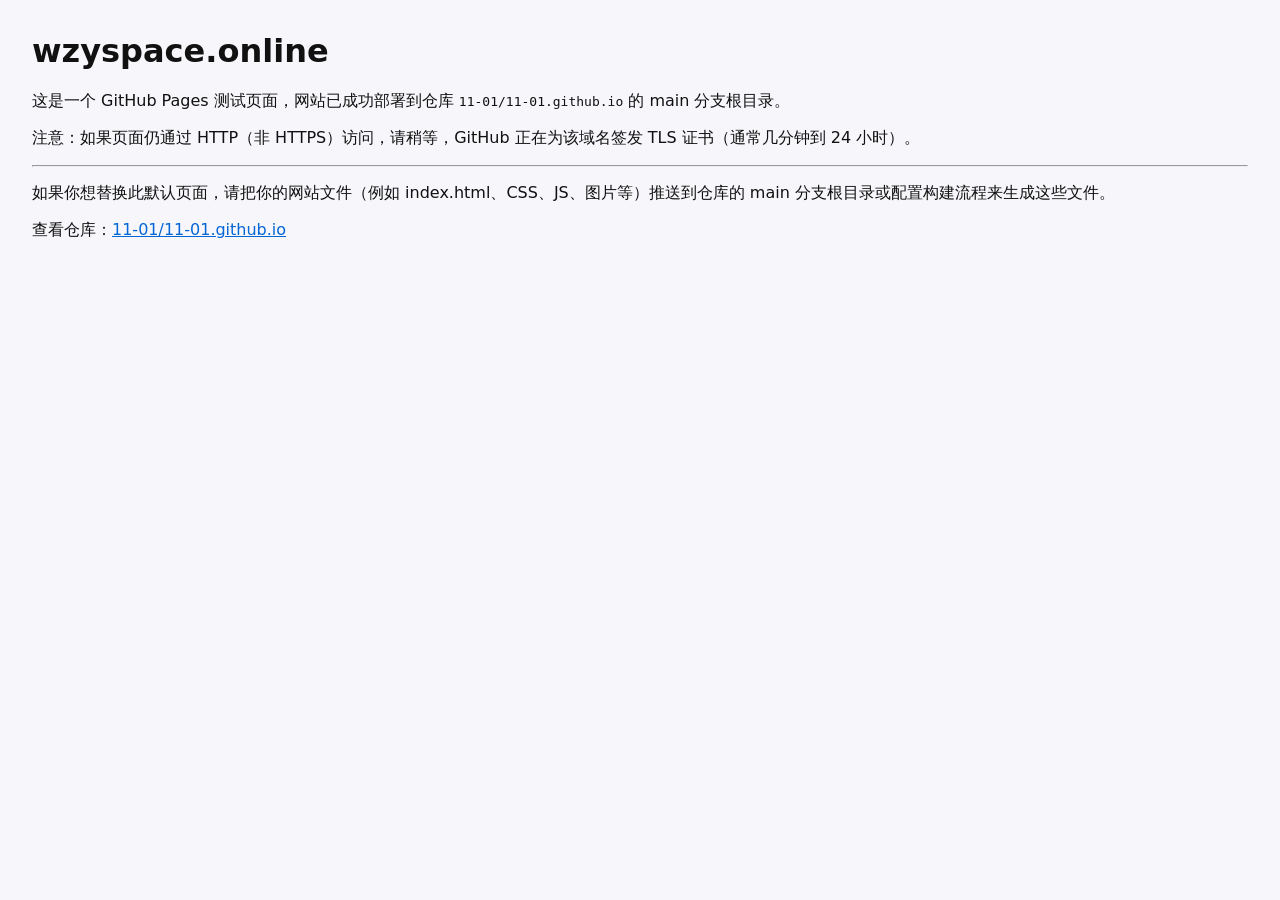
==== index.html @ b33d7129 "Add minimal index.html to serve site while TLS is provisioned" ====
<!doctype html>
<html lang="zh-CN">
  <head>
    <meta charset="utf-8">
    <meta name="viewport" content="width=device-width,initial-scale=1">
    <title>wzyspace.online</title>
    <style>body{font-family:system-ui,-apple-system,Segoe UI,Roboto,"Helvetica Neue",Arial;background:#f7f7fb;color:#111;margin:2rem}a{color:#0366d6}</style>
  </head>
  <body>
    <h1>wzyspace.online</h1>
    <p>这是一个 GitHub Pages 测试页面，网站已成功部署到仓库 <code>11-01/11-01.github.io</code> 的 main 分支根目录。</p>
    <p>注意：如果页面仍通过 HTTP（非 HTTPS）访问，请稍等，GitHub 正在为该域名签发 TLS 证书（通常几分钟到 24 小时）。</p>
    <hr>
    <p>如果你想替换此默认页面，请把你的网站文件（例如 index.html、CSS、JS、图片等）推送到仓库的 main 分支根目录或配置构建流程来生成这些文件。</p>
    <p>查看仓库：<a href="https://github.com/11-01/11-01.github.io">11-01/11-01.github.io</a></p>
  </body>
</html>
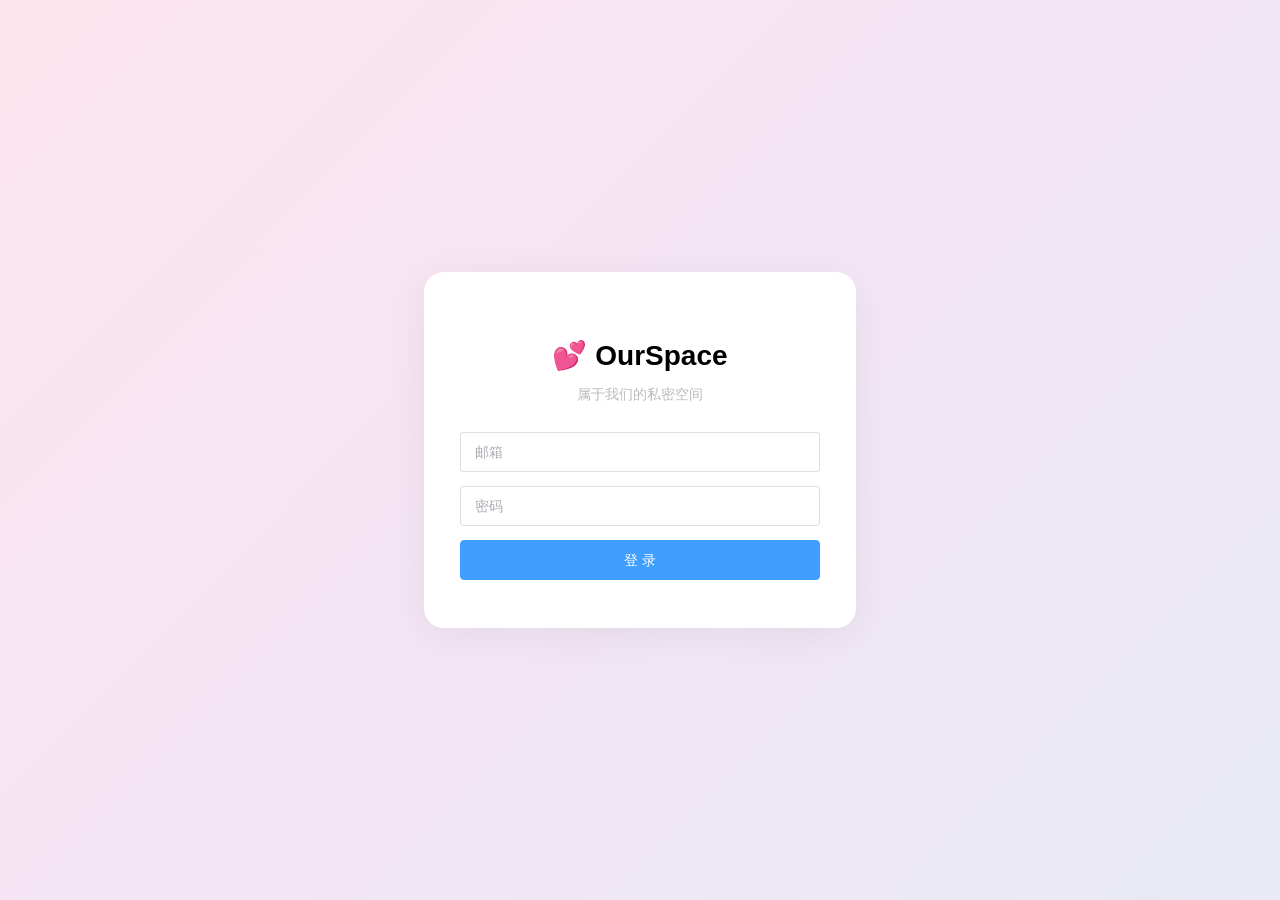
==== commit 6dde2ae7: "Deploy OurSpace build to move-ourspace-to-root" ====
--- a/index.html
+++ b/index.html
@@ -1,17 +1,13 @@
-<!doctype html>
+<!DOCTYPE html>
 <html lang="zh-CN">
-  <head>
-    <meta charset="utf-8">
-    <meta name="viewport" content="width=device-width,initial-scale=1">
-    <title>wzyspace.online</title>
-    <style>body{font-family:system-ui,-apple-system,Segoe UI,Roboto,"Helvetica Neue",Arial;background:#f7f7fb;color:#111;margin:2rem}a{color:#0366d6}</style>
-  </head>
-  <body>
-    <h1>wzyspace.online</h1>
-    <p>这是一个 GitHub Pages 测试页面，网站已成功部署到仓库 <code>11-01/11-01.github.io</code> 的 main 分支根目录。</p>
-    <p>注意：如果页面仍通过 HTTP（非 HTTPS）访问，请稍等，GitHub 正在为该域名签发 TLS 证书（通常几分钟到 24 小时）。</p>
-    <hr>
-    <p>如果你想替换此默认页面，请把你的网站文件（例如 index.html、CSS、JS、图片等）推送到仓库的 main 分支根目录或配置构建流程来生成这些文件。</p>
-    <p>查看仓库：<a href="https://github.com/11-01/11-01.github.io">11-01/11-01.github.io</a></p>
-  </body>
+<head>
+  <meta charset="UTF-8" />
+  <meta name="viewport" content="width=device-width, initial-scale=1.0" />
+  <title>OurSpace</title>
+  <script type="module" crossorigin src="/assets/index-DrbDeUl7.js"></script>
+  <link rel="stylesheet" crossorigin href="/assets/index-Bk6tfwol.css">
+</head>
+<body>
+  <div id="app"></div>
+</body>
 </html>
--- a/assets/index-Bk6tfwol.css
+++ b/assets/index-Bk6tfwol.css
@@ -0,0 +1 @@
+:root{--el-color-white:#fff;--el-color-black:#000;--el-color-primary-rgb:64, 158, 255;--el-color-success-rgb:103, 194, 58;--el-color-warning-rgb:230, 162, 60;--el-color-danger-rgb:245, 108, 108;--el-color-error-rgb:245, 108, 108;--el-color-info-rgb:144, 147, 153;--el-font-size-extra-large:20px;--el-font-size-large:18px;--el-font-size-medium:16px;--el-font-size-base:14px;--el-font-size-small:13px;--el-font-size-extra-small:12px;--el-font-family:"Helvetica Neue", Helvetica, "PingFang SC", "Hiragino Sans GB", "Microsoft YaHei", "微软雅黑", Arial, sans-serif;--el-font-weight-primary:500;--el-font-line-height-primary:24px;--el-index-normal:1;--el-index-top:1000;--el-index-popper:2000;--el-border-radius-base:4px;--el-border-radius-small:2px;--el-border-radius-round:20px;--el-border-radius-circle:100%;--el-transition-duration:.3s;--el-transition-duration-fast:.2s;--el-transition-function-ease-in-out-bezier:cubic-bezier(.645, .045, .355, 1);--el-transition-function-fast-bezier:cubic-bezier(.23, 1, .32, 1);--el-transition-all:all var(--el-transition-duration) var(--el-transition-function-ease-in-out-bezier);--el-transition-fade:opacity var(--el-transition-duration) var(--el-transition-function-fast-bezier);--el-transition-md-fade:transform var(--el-transition-duration) var(--el-transition-function-fast-bezier), opacity var(--el-transition-duration) var(--el-transition-function-fast-bezier);--el-transition-fade-linear:opacity var(--el-transition-duration-fast) linear;--el-transition-border:border-color var(--el-transition-duration-fast) var(--el-transition-function-ease-in-out-bezier);--el-transition-box-shadow:box-shadow var(--el-transition-duration-fast) var(--el-transition-function-ease-in-out-bezier);--el-transition-color:color var(--el-transition-duration-fast) var(--el-transition-function-ease-in-out-bezier);--el-component-size-large:40px;--el-component-size:32px;--el-component-size-small:24px;--lightningcss-light:initial;--lightningcss-dark: ;color-scheme:light;--el-color-primary:#409eff;--el-color-primary-light-3:#79bbff;--el-color-primary-light-5:#a0cfff;--el-color-primary-light-7:#c6e2ff;--el-color-primary-light-8:#d9ecff;--el-color-primary-light-9:#ecf5ff;--el-color-primary-dark-2:#337ecc;--el-color-success:#67c23a;--el-color-success-light-3:#95d475;--el-color-success-light-5:#b3e19d;--el-color-success-light-7:#d1edc4;--el-color-success-light-8:#e1f3d8;--el-color-success-light-9:#f0f9eb;--el-color-success-dark-2:#529b2e;--el-color-warning:#e6a23c;--el-color-warning-light-3:#eebe77;--el-color-warning-light-5:#f3d19e;--el-color-warning-light-7:#f8e3c5;--el-color-warning-light-8:#faecd8;--el-color-warning-light-9:#fdf6ec;--el-color-warning-dark-2:#b88230;--el-color-danger:#f56c6c;--el-color-danger-light-3:#f89898;--el-color-danger-light-5:#fab6b6;--el-color-danger-light-7:#fcd3d3;--el-color-danger-light-8:#fde2e2;--el-color-danger-light-9:#fef0f0;--el-color-danger-dark-2:#c45656;--el-color-error:#f56c6c;--el-color-error-light-3:#f89898;--el-color-error-light-5:#fab6b6;--el-color-error-light-7:#fcd3d3;--el-color-error-light-8:#fde2e2;--el-color-error-light-9:#fef0f0;--el-color-error-dark-2:#c45656;--el-color-info:#909399;--el-color-info-light-3:#b1b3b8;--el-color-info-light-5:#c8c9cc;--el-color-info-light-7:#dedfe0;--el-color-info-light-8:#e9e9eb;--el-color-info-light-9:#f4f4f5;--el-color-info-dark-2:#73767a;--el-bg-color:#fff;--el-bg-color-page:#f2f3f5;--el-bg-color-overlay:#fff;--el-text-color-primary:#303133;--el-text-color-regular:#606266;--el-text-color-secondary:#909399;--el-text-color-placeholder:#a8abb2;--el-text-color-disabled:#c0c4cc;--el-border-color:#dcdfe6;--el-border-color-light:#e4e7ed;--el-border-color-lighter:#ebeef5;--el-border-color-extra-light:#f2f6fc;--el-border-color-dark:#d4d7de;--el-border-color-darker:#cdd0d6;--el-fill-color:#f0f2f5;--el-fill-color-light:#f5f7fa;--el-fill-color-lighter:#fafafa;--el-fill-color-extra-light:#fafcff;--el-fill-color-dark:#ebedf0;--el-fill-color-darker:#e6e8eb;--el-fill-color-blank:#fff;--el-box-shadow:0px 12px 32px 4px #0000000a, 0px 8px 20px #00000014;--el-box-shadow-light:0px 0px 12px #0000001f;--el-box-shadow-lighter:0px 0px 6px #0000001f;--el-box-shadow-dark:0px 16px 48px 16px #00000014, 0px 12px 32px #0000001f, 0px 8px 16px -8px #00000029;--el-disabled-bg-color:var(--el-fill-color-light);--el-disabled-text-color:var(--el-text-color-placeholder);--el-disabled-border-color:var(--el-border-color-light);--el-overlay-color:#000c;--el-overlay-color-light:#000000b3;--el-overlay-color-lighter:#00000080;--el-mask-color:#ffffffe6;--el-mask-color-extra-light:#ffffff4d;--el-border-width:1px;--el-border-style:solid;--el-border-color-hover:var(--el-text-color-disabled);--el-border:var(--el-border-width) var(--el-border-style) var(--el-border-color);--el-svg-monochrome-grey:var(--el-border-color)}.fade-in-linear-enter-active,.fade-in-linear-leave-active{transition:var(--el-transition-fade-linear)}.fade-in-linear-enter-from,.fade-in-linear-leave-to{opacity:0}.el-fade-in-linear-enter-active,.el-fade-in-linear-leave-active{transition:var(--el-transition-fade-linear)}.el-fade-in-linear-enter-from,.el-fade-in-linear-leave-to{opacity:0}.el-fade-in-enter-active,.el-fade-in-leave-active{transition:all var(--el-transition-duration) cubic-bezier(.55,0,.1,1)}.el-fade-in-enter-from,.el-fade-in-leave-active{opacity:0}.el-zoom-in-center-enter-active,.el-zoom-in-center-leave-active{transition:all var(--el-transition-duration) cubic-bezier(.55,0,.1,1)}.el-zoom-in-center-enter-from,.el-zoom-in-center-leave-active{opacity:0;transform:scaleX(0)}.el-zoom-in-top-enter-active,.el-zoom-in-top-leave-active{opacity:1;transition:var(--el-transition-md-fade);transform-origin:top;transform:scaleY(1)}.el-zoom-in-top-enter-active[data-popper-placement^=top],.el-zoom-in-top-leave-active[data-popper-placement^=top]{transform-origin:bottom}.el-zoom-in-top-enter-from,.el-zoom-in-top-leave-active{opacity:0;transform:scaleY(0)}.el-zoom-in-bottom-enter-active,.el-zoom-in-bottom-leave-active{opacity:1;transition:var(--el-transition-md-fade);transform-origin:bottom;transform:scaleY(1)}.el-zoom-in-bottom-enter-from,.el-zoom-in-bottom-leave-active{opacity:0;transform:scaleY(0)}.el-zoom-in-left-enter-active,.el-zoom-in-left-leave-active{opacity:1;transition:var(--el-transition-md-fade);transform-origin:0 0;transform:scale(1)}.el-zoom-in-left-enter-from,.el-zoom-in-left-leave-active{opacity:0;transform:scale(.45)}.collapse-transition{transition:var(--el-transition-duration) height ease-in-out,var(--el-transition-duration) padding-top ease-in-out,var(--el-transition-duration) padding-bottom ease-in-out}.el-collapse-transition-leave-active,.el-collapse-transition-enter-active{transition:var(--el-transition-duration) max-height ease-in-out,var(--el-transition-duration) padding-top ease-in-out,var(--el-transition-duration) padding-bottom ease-in-out}.horizontal-collapse-transition{transition:var(--el-transition-duration) width ease-in-out,var(--el-transition-duration) padding-left ease-in-out,var(--el-transition-duration) padding-right ease-in-out}.el-list-enter-active,.el-list-leave-active{transition:all 1s}.el-list-enter-from,.el-list-leave-to{opacity:0;transform:translateY(-30px)}.el-list-leave-active{position:absolute!important}.el-opacity-transition{transition:opacity var(--el-transition-duration) cubic-bezier(.55,0,.1,1)}.el-icon--right{margin-left:5px}.el-icon--left{margin-right:5px}@keyframes rotating{0%{transform:rotate(0)}to{transform:rotate(360deg)}}.el-icon{--color:inherit;fill:currentColor;width:1em;height:1em;color:var(--color);line-height:1em;font-size:inherit;justify-content:center;align-items:center;display:inline-flex;position:relative}.el-icon.is-loading{animation:2s linear infinite rotating}.el-icon svg{width:1em;height:1em}.el-affix--fixed{position:fixed}.el-alert{--el-alert-padding:8px 16px;--el-alert-border-radius-base:var(--el-border-radius-base);--el-alert-title-font-size:14px;--el-alert-title-with-description-font-size:16px;--el-alert-description-font-size:14px;--el-alert-close-font-size:16px;--el-alert-close-customed-font-size:14px;--el-alert-icon-size:16px;--el-alert-icon-large-size:28px;width:100%;padding:var(--el-alert-padding);box-sizing:border-box;border-radius:var(--el-alert-border-radius-base);background-color:var(--el-color-white);opacity:1;transition:opacity var(--el-transition-duration-fast);align-items:center;margin:0;display:flex;position:relative;overflow:hidden}.el-alert.is-light .el-alert__close-btn{color:var(--el-text-color-placeholder)}.el-alert.is-dark .el-alert__close-btn,.el-alert.is-dark .el-alert__description{color:var(--el-color-white)}.el-alert.is-center{justify-content:center}.el-alert--primary{--el-alert-bg-color:var(--el-color-primary-light-9)}.el-alert--primary.is-light{background-color:var(--el-alert-bg-color);color:var(--el-color-primary)}.el-alert--primary.is-light .el-alert__description{color:var(--el-color-primary)}.el-alert--primary.is-dark{background-color:var(--el-color-primary);color:var(--el-color-white)}.el-alert--success{--el-alert-bg-color:var(--el-color-success-light-9)}.el-alert--success.is-light{background-color:var(--el-alert-bg-color);color:var(--el-color-success)}.el-alert--success.is-light .el-alert__description{color:var(--el-color-success)}.el-alert--success.is-dark{background-color:var(--el-color-success);color:var(--el-color-white)}.el-alert--info{--el-alert-bg-color:var(--el-color-info-light-9)}.el-alert--info.is-light{background-color:var(--el-alert-bg-color);color:var(--el-color-info)}.el-alert--info.is-light .el-alert__description{color:var(--el-color-info)}.el-alert--info.is-dark{background-color:var(--el-color-info);color:var(--el-color-white)}.el-alert--warning{--el-alert-bg-color:var(--el-color-warning-light-9)}.el-alert--warning.is-light{background-color:var(--el-alert-bg-color);color:var(--el-color-warning)}.el-alert--warning.is-light .el-alert__description{color:var(--el-color-warning)}.el-alert--warning.is-dark{background-color:var(--el-color-warning);color:var(--el-color-white)}.el-alert--error{--el-alert-bg-color:var(--el-color-error-light-9)}.el-alert--error.is-light{background-color:var(--el-alert-bg-color);color:var(--el-color-error)}.el-alert--error.is-light .el-alert__description{color:var(--el-color-error)}.el-alert--error.is-dark{background-color:var(--el-color-error);color:var(--el-color-white)}.el-alert__content{flex-direction:column;gap:4px;display:flex}.el-alert .el-alert__icon{font-size:var(--el-alert-icon-size);width:var(--el-alert-icon-size);margin-right:8px}.el-alert .el-alert__icon.is-big{font-size:var(--el-alert-icon-large-size);width:var(--el-alert-icon-large-size);margin-right:12px}.el-alert__title{font-size:var(--el-alert-title-font-size);line-height:24px}.el-alert__title.with-description{font-size:var(--el-alert-title-with-description-font-size)}.el-alert .el-alert__description{font-size:var(--el-alert-description-font-size);margin:0}.el-alert .el-alert__close-btn{font-size:var(--el-alert-close-font-size);opacity:1;cursor:pointer;position:absolute;top:12px;right:16px}.el-alert .el-alert__close-btn.is-customed{font-style:normal;font-size:var(--el-alert-close-customed-font-size);line-height:24px;top:8px}.el-alert-fade-enter-from,.el-alert-fade-leave-active{opacity:0}.el-aside{box-sizing:border-box;width:var(--el-aside-width,300px);flex-shrink:0;overflow:auto}.el-autocomplete{--el-input-text-color:var(--el-text-color-regular);--el-input-border:var(--el-border);--el-input-hover-border:var(--el-border-color-hover);--el-input-focus-border:var(--el-color-primary);--el-input-transparent-border:0 0 0 1px transparent inset;--el-input-border-color:var(--el-border-color);--el-input-border-radius:var(--el-border-radius-base);--el-input-bg-color:var(--el-fill-color-blank);--el-input-icon-color:var(--el-text-color-placeholder);--el-input-placeholder-color:var(--el-text-color-placeholder);--el-input-hover-border-color:var(--el-border-color-hover);--el-input-clear-hover-color:var(--el-text-color-secondary);--el-input-focus-border-color:var(--el-color-primary);--el-input-width:100%;width:var(--el-input-width);display:inline-block;position:relative}.el-autocomplete__popper.el-popper{background:var(--el-bg-color-overlay);border:1px solid var(--el-border-color-light);box-shadow:var(--el-box-shadow-light)}.el-autocomplete__popper.el-popper .el-popper__arrow:before{border:1px solid var(--el-border-color-light)}.el-autocomplete__popper.el-popper[data-popper-placement^=top] .el-popper__arrow:before{border-top-color:#0000;border-left-color:#0000}.el-autocomplete__popper.el-popper[data-popper-placement^=bottom] .el-popper__arrow:before{border-bottom-color:#0000;border-right-color:#0000}.el-autocomplete__popper.el-popper[data-popper-placement^=left] .el-popper__arrow:before{border-bottom-color:#0000;border-left-color:#0000}.el-autocomplete__popper.el-popper[data-popper-placement^=right] .el-popper__arrow:before{border-top-color:#0000;border-right-color:#0000}.el-autocomplete-suggestion{border-radius:var(--el-border-radius-base);box-sizing:border-box}.el-autocomplete-suggestion__header{border-bottom:1px solid var(--el-border-color-lighter);padding:10px}.el-autocomplete-suggestion__footer{border-top:1px solid var(--el-border-color-lighter);padding:10px}.el-autocomplete-suggestion__wrap{box-sizing:border-box;max-height:280px;padding:10px 0}.el-autocomplete-suggestion__list{margin:0;padding:0}.el-autocomplete-suggestion li{cursor:pointer;color:var(--el-text-color-regular);line-height:34px;font-size:var(--el-font-size-base);text-align:left;text-overflow:ellipsis;white-space:nowrap;margin:0;padding:0 20px;list-style:none;overflow:hidden}.el-autocomplete-suggestion li:hover,.el-autocomplete-suggestion li.highlighted{background-color:var(--el-fill-color-light)}.el-autocomplete-suggestion li.divider{border-top:1px solid var(--el-color-black);margin-top:6px}.el-autocomplete-suggestion li.divider:last-child{margin-bottom:-6px}.el-autocomplete-suggestion.is-loading li{cursor:default;height:100px;color:var(--el-text-color-secondary);justify-content:center;align-items:center;font-size:20px;display:flex}.el-autocomplete-suggestion.is-loading li:hover{background-color:var(--el-bg-color-overlay)}.el-avatar{--el-avatar-text-color:var(--el-color-white);--el-avatar-bg-color:var(--el-text-color-disabled);--el-avatar-text-size:14px;--el-avatar-icon-size:18px;--el-avatar-border-radius:var(--el-border-radius-base);--el-avatar-size-large:56px;--el-avatar-size:40px;--el-avatar-size-small:24px;box-sizing:border-box;text-align:center;color:var(--el-avatar-text-color);background:var(--el-avatar-bg-color);width:var(--el-avatar-size);height:var(--el-avatar-size);font-size:var(--el-avatar-text-size);outline:none;justify-content:center;align-items:center;display:inline-flex;overflow:hidden}.el-avatar>img{width:100%;height:100%;display:block}.el-avatar--circle{border-radius:50%}.el-avatar--square{border-radius:var(--el-avatar-border-radius)}.el-avatar--icon{font-size:var(--el-avatar-icon-size)}.el-avatar--small{--el-avatar-size:24px}.el-avatar--large{--el-avatar-size:56px}.el-avatar-group{--el-avatar-group-item-gap:-8px;--el-avatar-group-collapse-item-gap:4px;display:inline-flex}.el-avatar-group .el-avatar{border:1px solid var(--el-border-color-extra-light)}.el-avatar-group .el-avatar:not(:first-child){margin-left:var(--el-avatar-group-item-gap)}.el-avatar-group__collapse-avatars{--el-avatar-group-item-gap:-8px;--el-avatar-group-collapse-item-gap:4px}.el-avatar-group__collapse-avatars .el-avatar:not(:first-child){margin-left:var(--el-avatar-group-collapse-item-gap)}.el-backtop{--el-backtop-bg-color:var(--el-bg-color-overlay);--el-backtop-text-color:var(--el-color-primary);--el-backtop-hover-bg-color:var(--el-border-color-extra-light);background-color:var(--el-backtop-bg-color);width:40px;height:40px;color:var(--el-backtop-text-color);box-shadow:var(--el-box-shadow-lighter);cursor:pointer;z-index:5;border-radius:50%;justify-content:center;align-items:center;font-size:20px;display:flex;position:fixed}.el-backtop:hover{background-color:var(--el-backtop-hover-bg-color)}.el-backtop__icon{font-size:20px}.el-badge{--el-badge-bg-color:var(--el-color-danger);--el-badge-radius:10px;--el-badge-font-size:12px;--el-badge-padding:6px;--el-badge-size:18px;vertical-align:middle;width:-moz-fit-content;width:fit-content;display:inline-block;position:relative}.el-badge__content{background-color:var(--el-badge-bg-color);border-radius:var(--el-badge-radius);color:var(--el-color-white);font-size:var(--el-badge-font-size);height:var(--el-badge-size);padding:0 var(--el-badge-padding);white-space:nowrap;border:1px solid var(--el-bg-color);justify-content:center;align-items:center;display:inline-flex}.el-badge__content.is-fixed{top:0;right:calc(1px + var(--el-badge-size) / 2);z-index:var(--el-index-normal);position:absolute;transform:translateY(-50%)translate(100%)}.el-badge__content.is-fixed.is-dot{right:5px}.el-badge__content.is-dot{border-radius:50%;width:8px;height:8px;padding:0;right:0}.el-badge__content.is-hide-zero{display:none}.el-badge__content--primary{background-color:var(--el-color-primary)}.el-badge__content--success{background-color:var(--el-color-success)}.el-badge__content--warning{background-color:var(--el-color-warning)}.el-badge__content--info{background-color:var(--el-color-info)}.el-badge__content--danger{background-color:var(--el-color-danger)}.el-breadcrumb__separator{color:var(--el-text-color-placeholder);margin:0 9px;font-weight:700}.el-breadcrumb__separator.el-icon{margin:0 6px;font-weight:400}.el-breadcrumb__separator.el-icon svg{vertical-align:middle}.el-breadcrumb__item{float:left;align-items:center;display:inline-flex}.el-breadcrumb__inner{color:var(--el-text-color-regular)}.el-breadcrumb__inner.is-link,.el-breadcrumb__inner a{transition:var(--el-transition-color);color:var(--el-text-color-primary);font-weight:700;text-decoration:none}.el-breadcrumb__inner.is-link:hover,.el-breadcrumb__inner a:hover{color:var(--el-color-primary);cursor:pointer}.el-breadcrumb__item:last-child .el-breadcrumb__inner,.el-breadcrumb__item:last-child .el-breadcrumb__inner:hover,.el-breadcrumb__item:last-child .el-breadcrumb__inner a,.el-breadcrumb__item:last-child .el-breadcrumb__inner a:hover{color:var(--el-text-color-regular);cursor:text;font-weight:400}.el-breadcrumb__item:last-child .el-breadcrumb__separator{display:none}.el-breadcrumb{font-size:14px;line-height:1}.el-breadcrumb:before,.el-breadcrumb:after{content:"";display:table}.el-breadcrumb:after{clear:both}.el-button-group>.el-button+.el-button{margin-left:0}.el-button-group>.el-button:first-child:last-child{border-top-right-radius:var(--el-border-radius-base);border-bottom-right-radius:var(--el-border-radius-base);border-top-left-radius:var(--el-border-radius-base);border-bottom-left-radius:var(--el-border-radius-base)}.el-button-group>.el-button:first-child:last-child.is-round{border-radius:var(--el-border-radius-round)}.el-button-group>.el-button:first-child:last-child.is-circle{border-radius:50%}.el-button-group>.el-button:not(:first-child):not(:last-child){border-radius:0}.el-button-group>.el-button:hover,.el-button-group>.el-button:focus,.el-button-group>.el-button:active,.el-button-group>.el-button.is-active{z-index:1}.el-button-group--horizontal{vertical-align:middle;display:inline-block}.el-button-group--horizontal:before,.el-button-group--horizontal:after{content:"";display:table}.el-button-group--horizontal:after{clear:both}.el-button-group--horizontal>.el-button{float:left;position:relative}.el-button-group--horizontal>.el-button:first-child{border-top-right-radius:0;border-bottom-right-radius:0}.el-button-group--horizontal>.el-button:last-child{border-top-left-radius:0;border-bottom-left-radius:0}.el-button-group--horizontal>.el-button:not(:last-child){margin-right:-1px}.el-button-group--horizontal .el-button--primary:first-child{border-right-color:var(--el-button-divide-border-color)}.el-button-group--horizontal .el-button--primary:last-child{border-left-color:var(--el-button-divide-border-color)}.el-button-group--horizontal .el-button--primary:not(:first-child):not(:last-child){border-left-color:var(--el-button-divide-border-color);border-right-color:var(--el-button-divide-border-color)}.el-button-group--horizontal .el-button--success:first-child{border-right-color:var(--el-button-divide-border-color)}.el-button-group--horizontal .el-button--success:last-child{border-left-color:var(--el-button-divide-border-color)}.el-button-group--horizontal .el-button--success:not(:first-child):not(:last-child){border-left-color:var(--el-button-divide-border-color);border-right-color:var(--el-button-divide-border-color)}.el-button-group--horizontal .el-button--warning:first-child{border-right-color:var(--el-button-divide-border-color)}.el-button-group--horizontal .el-button--warning:last-child{border-left-color:var(--el-button-divide-border-color)}.el-button-group--horizontal .el-button--warning:not(:first-child):not(:last-child){border-left-color:var(--el-button-divide-border-color);border-right-color:var(--el-button-divide-border-color)}.el-button-group--horizontal .el-button--danger:first-child{border-right-color:var(--el-button-divide-border-color)}.el-button-group--horizontal .el-button--danger:last-child{border-left-color:var(--el-button-divide-border-color)}.el-button-group--horizontal .el-button--danger:not(:first-child):not(:last-child){border-left-color:var(--el-button-divide-border-color);border-right-color:var(--el-button-divide-border-color)}.el-button-group--horizontal .el-button--info:first-child{border-right-color:var(--el-button-divide-border-color)}.el-button-group--horizontal .el-button--info:last-child{border-left-color:var(--el-button-divide-border-color)}.el-button-group--horizontal .el-button--info:not(:first-child):not(:last-child){border-left-color:var(--el-button-divide-border-color);border-right-color:var(--el-button-divide-border-color)}.el-button-group--horizontal>.el-dropdown>.el-button{border-left-color:var(--el-button-divide-border-color);border-top-left-radius:0;border-bottom-left-radius:0}.el-button-group--vertical{flex-direction:column;align-items:stretch;display:inline-flex}.el-button-group--vertical>.el-button{margin-top:-1px}.el-button-group--vertical>.el-button:first-child{border-bottom-right-radius:0;border-bottom-left-radius:0}.el-button-group--vertical>.el-button:last-child{border-top-left-radius:0;border-top-right-radius:0}.el-button-group--vertical>.el-dropdown{margin-top:-1px}.el-button-group--vertical>.el-dropdown>.el-button{border-left-color:var(--el-button-divide-border-color);border-top-left-radius:0;border-top-right-radius:0}.el-button-group--vertical .el-button--primary:first-child{border-bottom-color:var(--el-button-divide-border-color)}.el-button-group--vertical .el-button--primary:last-child{border-top-color:var(--el-button-divide-border-color)}.el-button-group--vertical .el-button--primary:not(:first-child):not(:last-child){border-top-color:var(--el-button-divide-border-color);border-bottom-color:var(--el-button-divide-border-color)}.el-button-group--vertical .el-button--success:first-child{border-bottom-color:var(--el-button-divide-border-color)}.el-button-group--vertical .el-button--success:last-child{border-top-color:var(--el-button-divide-border-color)}.el-button-group--vertical .el-button--success:not(:first-child):not(:last-child){border-top-color:var(--el-button-divide-border-color);border-bottom-color:var(--el-button-divide-border-color)}.el-button-group--vertical .el-button--warning:first-child{border-bottom-color:var(--el-button-divide-border-color)}.el-button-group--vertical .el-button--warning:last-child{border-top-color:var(--el-button-divide-border-color)}.el-button-group--vertical .el-button--warning:not(:first-child):not(:last-child){border-top-color:var(--el-button-divide-border-color);border-bottom-color:var(--el-button-divide-border-color)}.el-button-group--vertical .el-button--danger:first-child{border-bottom-color:var(--el-button-divide-border-color)}.el-button-group--vertical .el-button--danger:last-child{border-top-color:var(--el-button-divide-border-color)}.el-button-group--vertical .el-button--danger:not(:first-child):not(:last-child){border-top-color:var(--el-button-divide-border-color);border-bottom-color:var(--el-button-divide-border-color)}.el-button-group--vertical .el-button--info:first-child{border-bottom-color:var(--el-button-divide-border-color)}.el-button-group--vertical .el-button--info:last-child{border-top-color:var(--el-button-divide-border-color)}.el-button-group--vertical .el-button--info:not(:first-child):not(:last-child){border-top-color:var(--el-button-divide-border-color);border-bottom-color:var(--el-button-divide-border-color)}.el-button{--el-button-font-weight:var(--el-font-weight-primary);--el-button-border-color:var(--el-border-color);--el-button-bg-color:var(--el-fill-color-blank);--el-button-text-color:var(--el-text-color-regular);--el-button-disabled-text-color:var(--el-disabled-text-color);--el-button-disabled-bg-color:var(--el-fill-color-blank);--el-button-disabled-border-color:var(--el-border-color-light);--el-button-divide-border-color:#ffffff80;--el-button-hover-text-color:var(--el-color-primary);--el-button-hover-bg-color:var(--el-color-primary-light-9);--el-button-hover-border-color:var(--el-color-primary-light-7);--el-button-active-text-color:var(--el-button-hover-text-color);--el-button-active-border-color:var(--el-color-primary);--el-button-active-bg-color:var(--el-button-hover-bg-color);--el-button-outline-color:var(--el-color-primary-light-5);--el-button-hover-link-text-color:var(--el-text-color-secondary);--el-button-active-color:var(--el-text-color-primary);white-space:nowrap;cursor:pointer;height:32px;color:var(--el-button-text-color);text-align:center;box-sizing:border-box;line-height:1;font-weight:var(--el-button-font-weight);-webkit-user-select:none;user-select:none;vertical-align:middle;-webkit-appearance:none;background-color:var(--el-button-bg-color);border:var(--el-border);border-color:var(--el-button-border-color);outline:none;justify-content:center;align-items:center;transition:all .1s;display:inline-flex}.el-button:hover{color:var(--el-button-hover-text-color);border-color:var(--el-button-hover-border-color);background-color:var(--el-button-hover-bg-color);outline:none}.el-button:active{color:var(--el-button-active-text-color);border-color:var(--el-button-active-border-color);background-color:var(--el-button-active-bg-color);outline:none}.el-button:focus-visible{outline:2px solid var(--el-button-outline-color);outline-offset:1px;transition:outline-offset,outline}.el-button>span{align-items:center;display:inline-flex}.el-button+.el-button{margin-left:12px}.el-button{font-size:var(--el-font-size-base);border-radius:var(--el-border-radius-base);padding:8px 15px}.el-button.is-round{padding:8px 15px}.el-button::-moz-focus-inner{border:0}.el-button [class*=el-icon]+span{margin-left:6px}.el-button [class*=el-icon] svg{vertical-align:bottom}.el-button.is-plain{--el-button-hover-text-color:var(--el-color-primary);--el-button-hover-bg-color:var(--el-fill-color-blank);--el-button-hover-border-color:var(--el-color-primary)}.el-button.is-active{color:var(--el-button-active-text-color);border-color:var(--el-button-active-border-color);background-color:var(--el-button-active-bg-color);outline:none}.el-button.is-disabled,.el-button.is-disabled:hover{color:var(--el-button-disabled-text-color);cursor:not-allowed;background-image:none;background-color:var(--el-button-disabled-bg-color);border-color:var(--el-button-disabled-border-color)}.el-button.is-loading{pointer-events:none;position:relative}.el-button.is-loading:before{z-index:1;pointer-events:none;content:"";border-radius:inherit;background-color:var(--el-mask-color-extra-light);position:absolute;top:-1px;bottom:-1px;left:-1px;right:-1px}.el-button.is-round{border-radius:var(--el-border-radius-round)}.el-button.is-dashed{--el-button-hover-text-color:var(--el-color-primary);--el-button-hover-bg-color:var(--el-fill-color-blank);--el-button-hover-border-color:var(--el-color-primary);border-style:dashed}.el-button.is-circle{border-radius:50%;width:32px;padding:8px}.el-button.is-text{color:var(--el-button-text-color);background-color:#0000;border:0 solid #0000}.el-button.is-text.is-disabled{color:var(--el-button-disabled-text-color);background-color:#0000!important}.el-button.is-text:not(.is-disabled):hover{background-color:var(--el-fill-color-light)}.el-button.is-text:not(.is-disabled):focus-visible{outline:2px solid var(--el-button-outline-color);outline-offset:1px;transition:outline-offset,outline}.el-button.is-text:not(.is-disabled):active{background-color:var(--el-fill-color)}.el-button.is-text:not(.is-disabled).is-has-bg{background-color:var(--el-fill-color-light)}.el-button.is-text:not(.is-disabled).is-has-bg:hover{background-color:var(--el-fill-color)}.el-button.is-text:not(.is-disabled).is-has-bg:active{background-color:var(--el-fill-color-dark)}.el-button__text--expand{letter-spacing:.3em;margin-right:-.3em}.el-button.is-link{color:var(--el-button-text-color);background:0 0;border-color:#0000;height:auto;padding:2px}.el-button.is-link:hover{color:var(--el-button-hover-link-text-color)}.el-button.is-link.is-disabled{color:var(--el-button-disabled-text-color);background-color:#0000!important;border-color:#0000!important}.el-button.is-link:not(.is-disabled):hover{background-color:#0000;border-color:#0000}.el-button.is-link:not(.is-disabled):active{color:var(--el-button-active-color);background-color:#0000;border-color:#0000}.el-button--text{color:var(--el-color-primary);background:0 0;border-color:#0000;padding-left:0;padding-right:0}.el-button--text.is-disabled{color:var(--el-button-disabled-text-color);background-color:#0000!important;border-color:#0000!important}.el-button--text:not(.is-disabled):hover{color:var(--el-color-primary-light-3);background-color:#0000;border-color:#0000}.el-button--text:not(.is-disabled):active{color:var(--el-color-primary-dark-2);background-color:#0000;border-color:#0000}.el-button__link--expand{letter-spacing:.3em;margin-right:-.3em}.el-button--primary{--el-button-text-color:var(--el-color-white);--el-button-bg-color:var(--el-color-primary);--el-button-border-color:var(--el-color-primary);--el-button-outline-color:var(--el-color-primary-light-5);--el-button-active-color:var(--el-color-primary-dark-2);--el-button-hover-text-color:var(--el-color-white);--el-button-hover-link-text-color:var(--el-color-primary-light-5);--el-button-hover-bg-color:var(--el-color-primary-light-3);--el-button-hover-border-color:var(--el-color-primary-light-3);--el-button-active-bg-color:var(--el-color-primary-dark-2);--el-button-active-border-color:var(--el-color-primary-dark-2);--el-button-disabled-text-color:var(--el-color-white);--el-button-disabled-bg-color:var(--el-color-primary-light-5);--el-button-disabled-border-color:var(--el-color-primary-light-5)}.el-button--primary.is-plain,.el-button--primary.is-text,.el-button--primary.is-link{--el-button-text-color:var(--el-color-primary);--el-button-bg-color:var(--el-color-primary-light-9);--el-button-border-color:var(--el-color-primary-light-5);--el-button-hover-text-color:var(--el-color-white);--el-button-hover-bg-color:var(--el-color-primary);--el-button-hover-border-color:var(--el-color-primary);--el-button-active-text-color:var(--el-color-white)}.el-button--primary.is-plain.is-disabled,.el-button--primary.is-plain.is-disabled:hover,.el-button--primary.is-plain.is-disabled:focus,.el-button--primary.is-plain.is-disabled:active,.el-button--primary.is-text.is-disabled,.el-button--primary.is-text.is-disabled:hover,.el-button--primary.is-text.is-disabled:focus,.el-button--primary.is-text.is-disabled:active,.el-button--primary.is-link.is-disabled,.el-button--primary.is-link.is-disabled:hover,.el-button--primary.is-link.is-disabled:focus,.el-button--primary.is-link.is-disabled:active{color:var(--el-color-primary-light-5);background-color:var(--el-color-primary-light-9);border-color:var(--el-color-primary-light-8)}.el-button--primary.is-dashed{--el-button-text-color:var(--el-color-primary);--el-button-bg-color:var(--el-color-primary-light-9);--el-button-border-color:var(--el-color-primary-light-5);--el-button-hover-text-color:var(--el-color-primary);--el-button-hover-bg-color:var(--el-color-primary-light-9);--el-button-hover-border-color:var(--el-color-primary-light-3);--el-button-active-text-color:var(--el-color-primary-dark-2);--el-button-active-bg-color:var(--el-color-primary-light-9);--el-button-active-border-color:var(--el-color-primary-dark-2)}.el-button--primary.is-dashed.is-disabled,.el-button--primary.is-dashed.is-disabled:hover,.el-button--primary.is-dashed.is-disabled:focus,.el-button--primary.is-dashed.is-disabled:active{color:var(--el-color-primary-light-5);background-color:var(--el-color-primary-light-9);border-color:var(--el-color-primary-light-8)}.el-button--success{--el-button-text-color:var(--el-color-white);--el-button-bg-color:var(--el-color-success);--el-button-border-color:var(--el-color-success);--el-button-outline-color:var(--el-color-success-light-5);--el-button-active-color:var(--el-color-success-dark-2);--el-button-hover-text-color:var(--el-color-white);--el-button-hover-link-text-color:var(--el-color-success-light-5);--el-button-hover-bg-color:var(--el-color-success-light-3);--el-button-hover-border-color:var(--el-color-success-light-3);--el-button-active-bg-color:var(--el-color-success-dark-2);--el-button-active-border-color:var(--el-color-success-dark-2);--el-button-disabled-text-color:var(--el-color-white);--el-button-disabled-bg-color:var(--el-color-success-light-5);--el-button-disabled-border-color:var(--el-color-success-light-5)}.el-button--success.is-plain,.el-button--success.is-text,.el-button--success.is-link{--el-button-text-color:var(--el-color-success);--el-button-bg-color:var(--el-color-success-light-9);--el-button-border-color:var(--el-color-success-light-5);--el-button-hover-text-color:var(--el-color-white);--el-button-hover-bg-color:var(--el-color-success);--el-button-hover-border-color:var(--el-color-success);--el-button-active-text-color:var(--el-color-white)}.el-button--success.is-plain.is-disabled,.el-button--success.is-plain.is-disabled:hover,.el-button--success.is-plain.is-disabled:focus,.el-button--success.is-plain.is-disabled:active,.el-button--success.is-text.is-disabled,.el-button--success.is-text.is-disabled:hover,.el-button--success.is-text.is-disabled:focus,.el-button--success.is-text.is-disabled:active,.el-button--success.is-link.is-disabled,.el-button--success.is-link.is-disabled:hover,.el-button--success.is-link.is-disabled:focus,.el-button--success.is-link.is-disabled:active{color:var(--el-color-success-light-5);background-color:var(--el-color-success-light-9);border-color:var(--el-color-success-light-8)}.el-button--success.is-dashed{--el-button-text-color:var(--el-color-success);--el-button-bg-color:var(--el-color-success-light-9);--el-button-border-color:var(--el-color-success-light-5);--el-button-hover-text-color:var(--el-color-success);--el-button-hover-bg-color:var(--el-color-success-light-9);--el-button-hover-border-color:var(--el-color-success-light-3);--el-button-active-text-color:var(--el-color-success-dark-2);--el-button-active-bg-color:var(--el-color-success-light-9);--el-button-active-border-color:var(--el-color-success-dark-2)}.el-button--success.is-dashed.is-disabled,.el-button--success.is-dashed.is-disabled:hover,.el-button--success.is-dashed.is-disabled:focus,.el-button--success.is-dashed.is-disabled:active{color:var(--el-color-success-light-5);background-color:var(--el-color-success-light-9);border-color:var(--el-color-success-light-8)}.el-button--warning{--el-button-text-color:var(--el-color-white);--el-button-bg-color:var(--el-color-warning);--el-button-border-color:var(--el-color-warning);--el-button-outline-color:var(--el-color-warning-light-5);--el-button-active-color:var(--el-color-warning-dark-2);--el-button-hover-text-color:var(--el-color-white);--el-button-hover-link-text-color:var(--el-color-warning-light-5);--el-button-hover-bg-color:var(--el-color-warning-light-3);--el-button-hover-border-color:var(--el-color-warning-light-3);--el-button-active-bg-color:var(--el-color-warning-dark-2);--el-button-active-border-color:var(--el-color-warning-dark-2);--el-button-disabled-text-color:var(--el-color-white);--el-button-disabled-bg-color:var(--el-color-warning-light-5);--el-button-disabled-border-color:var(--el-color-warning-light-5)}.el-button--warning.is-plain,.el-button--warning.is-text,.el-button--warning.is-link{--el-button-text-color:var(--el-color-warning);--el-button-bg-color:var(--el-color-warning-light-9);--el-button-border-color:var(--el-color-warning-light-5);--el-button-hover-text-color:var(--el-color-white);--el-button-hover-bg-color:var(--el-color-warning);--el-button-hover-border-color:var(--el-color-warning);--el-button-active-text-color:var(--el-color-white)}.el-button--warning.is-plain.is-disabled,.el-button--warning.is-plain.is-disabled:hover,.el-button--warning.is-plain.is-disabled:focus,.el-button--warning.is-plain.is-disabled:active,.el-button--warning.is-text.is-disabled,.el-button--warning.is-text.is-disabled:hover,.el-button--warning.is-text.is-disabled:focus,.el-button--warning.is-text.is-disabled:active,.el-button--warning.is-link.is-disabled,.el-button--warning.is-link.is-disabled:hover,.el-button--warning.is-link.is-disabled:focus,.el-button--warning.is-link.is-disabled:active{color:var(--el-color-warning-light-5);background-color:var(--el-color-warning-light-9);border-color:var(--el-color-warning-light-8)}.el-button--warning.is-dashed{--el-button-text-color:var(--el-color-warning);--el-button-bg-color:var(--el-color-warning-light-9);--el-button-border-color:var(--el-color-warning-light-5);--el-button-hover-text-color:var(--el-color-warning);--el-button-hover-bg-color:var(--el-color-warning-light-9);--el-button-hover-border-color:var(--el-color-warning-light-3);--el-button-active-text-color:var(--el-color-warning-dark-2);--el-button-active-bg-color:var(--el-color-warning-light-9);--el-button-active-border-color:var(--el-color-warning-dark-2)}.el-button--warning.is-dashed.is-disabled,.el-button--warning.is-dashed.is-disabled:hover,.el-button--warning.is-dashed.is-disabled:focus,.el-button--warning.is-dashed.is-disabled:active{color:var(--el-color-warning-light-5);background-color:var(--el-color-warning-light-9);border-color:var(--el-color-warning-light-8)}.el-button--danger{--el-button-text-color:var(--el-color-white);--el-button-bg-color:var(--el-color-danger);--el-button-border-color:var(--el-color-danger);--el-button-outline-color:var(--el-color-danger-light-5);--el-button-active-color:var(--el-color-danger-dark-2);--el-button-hover-text-color:var(--el-color-white);--el-button-hover-link-text-color:var(--el-color-danger-light-5);--el-button-hover-bg-color:var(--el-color-danger-light-3);--el-button-hover-border-color:var(--el-color-danger-light-3);--el-button-active-bg-color:var(--el-color-danger-dark-2);--el-button-active-border-color:var(--el-color-danger-dark-2);--el-button-disabled-text-color:var(--el-color-white);--el-button-disabled-bg-color:var(--el-color-danger-light-5);--el-button-disabled-border-color:var(--el-color-danger-light-5)}.el-button--danger.is-plain,.el-button--danger.is-text,.el-button--danger.is-link{--el-button-text-color:var(--el-color-danger);--el-button-bg-color:var(--el-color-danger-light-9);--el-button-border-color:var(--el-color-danger-light-5);--el-button-hover-text-color:var(--el-color-white);--el-button-hover-bg-color:var(--el-color-danger);--el-button-hover-border-color:var(--el-color-danger);--el-button-active-text-color:var(--el-color-white)}.el-button--danger.is-plain.is-disabled,.el-button--danger.is-plain.is-disabled:hover,.el-button--danger.is-plain.is-disabled:focus,.el-button--danger.is-plain.is-disabled:active,.el-button--danger.is-text.is-disabled,.el-button--danger.is-text.is-disabled:hover,.el-button--danger.is-text.is-disabled:focus,.el-button--danger.is-text.is-disabled:active,.el-button--danger.is-link.is-disabled,.el-button--danger.is-link.is-disabled:hover,.el-button--danger.is-link.is-disabled:focus,.el-button--danger.is-link.is-disabled:active{color:var(--el-color-danger-light-5);background-color:var(--el-color-danger-light-9);border-color:var(--el-color-danger-light-8)}.el-button--danger.is-dashed{--el-button-text-color:var(--el-color-danger);--el-button-bg-color:var(--el-color-danger-light-9);--el-button-border-color:var(--el-color-danger-light-5);--el-button-hover-text-color:var(--el-color-danger);--el-button-hover-bg-color:var(--el-color-danger-light-9);--el-button-hover-border-color:var(--el-color-danger-light-3);--el-button-active-text-color:var(--el-color-danger-dark-2);--el-button-active-bg-color:var(--el-color-danger-light-9);--el-button-active-border-color:var(--el-color-danger-dark-2)}.el-button--danger.is-dashed.is-disabled,.el-button--danger.is-dashed.is-disabled:hover,.el-button--danger.is-dashed.is-disabled:focus,.el-button--danger.is-dashed.is-disabled:active{color:var(--el-color-danger-light-5);background-color:var(--el-color-danger-light-9);border-color:var(--el-color-danger-light-8)}.el-button--info{--el-button-text-color:var(--el-color-white);--el-button-bg-color:var(--el-color-info);--el-button-border-color:var(--el-color-info);--el-button-outline-color:var(--el-color-info-light-5);--el-button-active-color:var(--el-color-info-dark-2);--el-button-hover-text-color:var(--el-color-white);--el-button-hover-link-text-color:var(--el-color-info-light-5);--el-button-hover-bg-color:var(--el-color-info-light-3);--el-button-hover-border-color:var(--el-color-info-light-3);--el-button-active-bg-color:var(--el-color-info-dark-2);--el-button-active-border-color:var(--el-color-info-dark-2);--el-button-disabled-text-color:var(--el-color-white);--el-button-disabled-bg-color:var(--el-color-info-light-5);--el-button-disabled-border-color:var(--el-color-info-light-5)}.el-button--info.is-plain,.el-button--info.is-text,.el-button--info.is-link{--el-button-text-color:var(--el-color-info);--el-button-bg-color:var(--el-color-info-light-9);--el-button-border-color:var(--el-color-info-light-5);--el-button-hover-text-color:var(--el-color-white);--el-button-hover-bg-color:var(--el-color-info);--el-button-hover-border-color:var(--el-color-info);--el-button-active-text-color:var(--el-color-white)}.el-button--info.is-plain.is-disabled,.el-button--info.is-plain.is-disabled:hover,.el-button--info.is-plain.is-disabled:focus,.el-button--info.is-plain.is-disabled:active,.el-button--info.is-text.is-disabled,.el-button--info.is-text.is-disabled:hover,.el-button--info.is-text.is-disabled:focus,.el-button--info.is-text.is-disabled:active,.el-button--info.is-link.is-disabled,.el-button--info.is-link.is-disabled:hover,.el-button--info.is-link.is-disabled:focus,.el-button--info.is-link.is-disabled:active{color:var(--el-color-info-light-5);background-color:var(--el-color-info-light-9);border-color:var(--el-color-info-light-8)}.el-button--info.is-dashed{--el-button-text-color:var(--el-color-info);--el-button-bg-color:var(--el-color-info-light-9);--el-button-border-color:var(--el-color-info-light-5);--el-button-hover-text-color:var(--el-color-info);--el-button-hover-bg-color:var(--el-color-info-light-9);--el-button-hover-border-color:var(--el-color-info-light-3);--el-button-active-text-color:var(--el-color-info-dark-2);--el-button-active-bg-color:var(--el-color-info-light-9);--el-button-active-border-color:var(--el-color-info-dark-2)}.el-button--info.is-dashed.is-disabled,.el-button--info.is-dashed.is-disabled:hover,.el-button--info.is-dashed.is-disabled:focus,.el-button--info.is-dashed.is-disabled:active{color:var(--el-color-info-light-5);background-color:var(--el-color-info-light-9);border-color:var(--el-color-info-light-8)}.el-button--large{--el-button-size:40px;height:var(--el-button-size)}.el-button--large [class*=el-icon]+span{margin-left:8px}.el-button--large{font-size:var(--el-font-size-base);border-radius:var(--el-border-radius-base);padding:12px 19px}.el-button--large.is-round{padding:12px 19px}.el-button--large.is-circle{width:var(--el-button-size);padding:12px}.el-button--small{--el-button-size:24px;height:var(--el-button-size)}.el-button--small [class*=el-icon]+span{margin-left:4px}.el-button--small{border-radius:calc(var(--el-border-radius-base) - 1px);padding:5px 11px;font-size:12px}.el-button--small.is-round{padding:5px 11px}.el-button--small.is-circle{width:var(--el-button-size);padding:5px}.el-calendar{--el-calendar-border:var(--el-table-border,1px solid var(--el-border-color-lighter));--el-calendar-header-border-bottom:var(--el-calendar-border);--el-calendar-selected-bg-color:var(--el-color-primary-light-9);--el-calendar-cell-width:85px;background-color:var(--el-fill-color-blank)}.el-calendar__header{border-bottom:var(--el-calendar-header-border-bottom);justify-content:space-between;padding:12px 20px;display:flex}.el-calendar__title{color:var(--el-text-color);align-self:center}.el-calendar__body{padding:12px 20px 35px}.el-calendar__select-controller .el-select{margin-right:8px}.el-calendar__select-controller .el-calendar-select__year{width:120px}.el-calendar__select-controller .el-calendar-select__month{width:60px}.el-calendar-table{table-layout:fixed;width:100%}.el-calendar-table thead th{color:var(--el-text-color-regular);padding:12px 0;font-weight:400}.el-calendar-table:not(.is-range) td.prev,.el-calendar-table:not(.is-range) td.next{color:var(--el-text-color-placeholder)}.el-calendar-table td{border-bottom:var(--el-calendar-border);border-right:var(--el-calendar-border);vertical-align:top;transition:background-color var(--el-transition-duration-fast) ease}.el-calendar-table td.is-selected{background-color:var(--el-calendar-selected-bg-color)}.el-calendar-table td.is-today{color:var(--el-color-primary)}.el-calendar-table tr:first-child td{border-top:var(--el-calendar-border)}.el-calendar-table tr td:first-child{border-left:var(--el-calendar-border)}.el-calendar-table tr.el-calendar-table__row--hide-border td{border-top:none}.el-calendar-table .el-calendar-day{box-sizing:border-box;height:var(--el-calendar-cell-width);padding:8px}.el-calendar-table .el-calendar-day:hover{cursor:pointer;background-color:var(--el-calendar-selected-bg-color)}.el-card{--el-card-border-color:var(--el-border-color-light);--el-card-border-radius:4px;--el-card-padding:20px;--el-card-bg-color:var(--el-fill-color-blank);border-radius:var(--el-card-border-radius);border:1px solid var(--el-card-border-color);background-color:var(--el-card-bg-color);color:var(--el-text-color-primary);transition:var(--el-transition-duration);flex-direction:column;display:flex;overflow:hidden}.el-card.is-always-shadow,.el-card.is-hover-shadow:hover,.el-card.is-hover-shadow:focus{box-shadow:var(--el-box-shadow-light)}.el-card__header{padding:calc(var(--el-card-padding) - 2px) var(--el-card-padding);border-bottom:1px solid var(--el-card-border-color);box-sizing:border-box}.el-card__body{padding:var(--el-card-padding);flex-grow:1;overflow:auto}.el-card__footer{padding:calc(var(--el-card-padding) - 2px) var(--el-card-padding);border-top:1px solid var(--el-card-border-color);box-sizing:border-box}.el-carousel__item{width:100%;height:100%;z-index:calc(var(--el-index-normal) - 1);display:inline-block;position:absolute;top:0;left:0;overflow:hidden}.el-carousel__item.is-active{z-index:calc(var(--el-index-normal) - 1)}.el-carousel__item.is-animating{transition:transform .4s ease-in-out}.el-carousel__item--card{width:50%;transition:transform .4s ease-in-out}.el-carousel__item--card.is-in-stage{cursor:pointer;z-index:var(--el-index-normal)}.el-carousel__item--card.is-in-stage:hover .el-carousel__mask,.el-carousel__item--card.is-in-stage.is-hover .el-carousel__mask{opacity:.12}.el-carousel__item--card.is-active{z-index:calc(var(--el-index-normal) + 1)}.el-carousel__item--card-vertical{width:100%;height:50%}.el-carousel__mask{background-color:var(--el-color-white);opacity:.24;width:100%;height:100%;transition:var(--el-transition-duration-fast);position:absolute;top:0;left:0}.el-carousel{--el-carousel-arrow-font-size:12px;--el-carousel-arrow-size:36px;--el-carousel-arrow-background:#1f2d3d1c;--el-carousel-arrow-hover-background:#1f2d3d3b;--el-carousel-indicator-width:30px;--el-carousel-indicator-height:2px;--el-carousel-indicator-padding-horizontal:4px;--el-carousel-indicator-padding-vertical:12px;--el-carousel-indicator-out-color:var(--el-border-color-hover);position:relative}.el-carousel--horizontal,.el-carousel--vertical{overflow:hidden}.el-carousel.is-vertical-outside{flex-direction:row;align-items:center;display:flex}.el-carousel.is-vertical-outside .el-carousel__container{flex:1}.el-carousel__container{height:300px;position:relative}.el-carousel__arrow{height:var(--el-carousel-arrow-size);width:var(--el-carousel-arrow-size);cursor:pointer;transition:var(--el-transition-duration);background-color:var(--el-carousel-arrow-background);color:#fff;z-index:10;text-align:center;font-size:var(--el-carousel-arrow-font-size);border:none;border-radius:50%;outline:none;justify-content:center;align-items:center;margin:0;padding:0;display:inline-flex;position:absolute;top:50%;transform:translateY(-50%)}.el-carousel__arrow--left{left:16px}.el-carousel__arrow--right{right:16px}.el-carousel__arrow:hover{background-color:var(--el-carousel-arrow-hover-background)}.el-carousel__arrow i{cursor:pointer}.el-carousel__indicators{z-index:calc(var(--el-index-normal) + 1);margin:0;padding:0;list-style:none;position:absolute}.el-carousel__indicators--horizontal{bottom:0;left:50%;transform:translate(-50%)}.el-carousel__indicators--vertical{top:50%;right:0;transform:translateY(-50%)}.el-carousel__indicators--outside{text-align:center;position:static;transform:none}.el-carousel__indicators--outside .el-carousel__indicator:hover button{opacity:.64}.el-carousel__indicators--outside button{background-color:var(--el-carousel-indicator-out-color);opacity:.24}.el-carousel__indicators--right{right:0}.el-carousel__indicators--labels .el-carousel__button{color:#000;padding:2px 18px;font-size:12px}.el-carousel__indicators--labels .el-carousel__indicator{padding:6px 4px}.el-carousel__indicator{cursor:pointer;background-color:#0000}.el-carousel__indicator:hover button{opacity:.72}.el-carousel__indicator--horizontal{padding:var(--el-carousel-indicator-padding-vertical) var(--el-carousel-indicator-padding-horizontal);display:inline-block}.el-carousel__indicator--vertical{padding:var(--el-carousel-indicator-padding-horizontal) var(--el-carousel-indicator-padding-vertical)}.el-carousel__indicator--vertical .el-carousel__button{width:var(--el-carousel-indicator-height);height:calc(var(--el-carousel-indicator-width) / 2)}.el-carousel__indicator.is-active button{opacity:1}.el-carousel__button{opacity:.48;width:var(--el-carousel-indicator-width);height:var(--el-carousel-indicator-height);cursor:pointer;transition:var(--el-transition-duration);background-color:#fff;border:none;outline:none;margin:0;padding:0;display:block}.el-carousel__indicators--labels .el-carousel__button{width:auto;height:auto}.carousel-arrow-left-enter-from,.carousel-arrow-left-leave-active{opacity:0;transform:translateY(-50%)translate(-10px)}.carousel-arrow-right-enter-from,.carousel-arrow-right-leave-active{opacity:0;transform:translateY(-50%)translate(10px)}.el-transitioning{filter:url(#elCarouselHorizontal)}.el-transitioning-vertical{filter:url(#elCarouselVertical)}.el-cascader-panel{--el-cascader-menu-text-color:var(--el-text-color-regular);--el-cascader-menu-selected-text-color:var(--el-color-primary);--el-cascader-menu-fill:var(--el-bg-color-overlay);--el-cascader-menu-font-size:var(--el-font-size-base);--el-cascader-menu-radius:var(--el-border-radius-base);--el-cascader-menu-border:solid 1px var(--el-border-color-light);--el-cascader-menu-shadow:var(--el-box-shadow-light);--el-cascader-node-background-hover:var(--el-fill-color-light);--el-cascader-node-color-disabled:var(--el-text-color-placeholder);--el-cascader-color-empty:var(--el-text-color-placeholder);--el-cascader-tag-background:var(--el-fill-color);border-radius:var(--el-cascader-menu-radius);width:-moz-fit-content;width:fit-content;font-size:var(--el-cascader-menu-font-size);display:flex}.el-cascader-panel.is-bordered{border:var(--el-cascader-menu-border);border-radius:var(--el-cascader-menu-radius)}.el-cascader-menu{box-sizing:border-box;min-width:180px;color:var(--el-cascader-menu-text-color);border-right:var(--el-cascader-menu-border)}.el-cascader-menu:last-child{border-right:none}.el-cascader-menu:last-child .el-cascader-node{padding-right:20px}.el-cascader-menu__wrap.el-scrollbar__wrap{height:204px}.el-cascader-menu__list{box-sizing:border-box;min-height:100%;margin:0;padding:6px 0;list-style:none;position:relative}.el-cascader-menu__list.el-vl__window{margin:6px 0;padding:0}.el-cascader-menu__list.el-vl__window ul{margin:0;padding:0}.el-cascader-menu__hover-zone{pointer-events:none;width:100%;height:100%;position:absolute;top:0;left:0}.el-cascader-menu__empty-text{color:var(--el-cascader-color-empty);align-items:center;display:flex;position:absolute;top:50%;left:50%;transform:translate(-50%,-50%)}.el-cascader-menu__empty-text .is-loading{margin-right:2px}.el-cascader-node{box-sizing:border-box;outline:none;align-items:center;height:34px;padding:0 30px 0 20px;line-height:34px;display:flex;position:relative}.el-cascader-node.is-selectable.in-active-path{color:var(--el-cascader-menu-text-color)}.el-cascader-node.in-active-path,.el-cascader-node.is-selectable.in-checked-path,.el-cascader-node.is-active{color:var(--el-cascader-menu-selected-text-color);font-weight:700}.el-cascader-node:not(.is-disabled){cursor:pointer}.el-cascader-node:not(.is-disabled):hover,.el-cascader-node:not(.is-disabled):focus{background:var(--el-cascader-node-background-hover)}.el-cascader-node.is-disabled{color:var(--el-cascader-node-color-disabled);cursor:not-allowed}.el-cascader-node__prefix{position:absolute;left:10px}.el-cascader-node__postfix{position:absolute;right:10px}.el-cascader-node__label{text-align:left;white-space:nowrap;text-overflow:ellipsis;flex:1;padding:0 8px;overflow:hidden}.el-cascader-node>.el-checkbox,.el-cascader-node>.el-radio{margin-right:0}.el-cascader-node>.el-radio .el-radio__label{padding-left:0}.el-cascader{--el-cascader-menu-text-color:var(--el-text-color-regular);--el-cascader-menu-selected-text-color:var(--el-color-primary);--el-cascader-menu-fill:var(--el-bg-color-overlay);--el-cascader-menu-font-size:var(--el-font-size-base);--el-cascader-menu-radius:var(--el-border-radius-base);--el-cascader-menu-border:solid 1px var(--el-border-color-light);--el-cascader-menu-shadow:var(--el-box-shadow-light);--el-cascader-node-background-hover:var(--el-fill-color-light);--el-cascader-node-color-disabled:var(--el-text-color-placeholder);--el-cascader-color-empty:var(--el-text-color-placeholder);--el-cascader-tag-background:var(--el-fill-color);vertical-align:middle;font-size:var(--el-font-size-base);outline:none;line-height:32px;display:inline-block;position:relative}.el-cascader:not(.is-disabled):hover .el-input__wrapper{cursor:pointer;box-shadow:0 0 0 1px var(--el-input-hover-border-color) inset}.el-cascader .el-input{cursor:pointer;display:flex}.el-cascader .el-input .el-input__inner{text-overflow:ellipsis}.el-cascader .el-input .el-input__inner:read-only{cursor:pointer}.el-cascader .el-input .el-input__inner:disabled{cursor:not-allowed}.el-cascader .el-input .el-input__suffix-inner .el-icon svg{vertical-align:middle}.el-cascader .el-input .icon-arrow-down{transition:transform var(--el-transition-duration);font-size:14px}.el-cascader .el-input .icon-arrow-down.is-reverse{transform:rotate(180deg)}.el-cascader .el-input .icon-circle-close:hover{color:var(--el-input-clear-hover-color,var(--el-text-color-secondary))}.el-cascader .el-input.is-focus .el-input__wrapper{box-shadow:0 0 0 1px var(--el-input-focus-border-color,var(--el-color-primary)) inset}.el-cascader--large{font-size:14px;line-height:40px}.el-cascader--large .el-cascader__tags{gap:6px;padding:8px}.el-cascader--large .el-cascader__search-input{height:24px;margin-left:7px}.el-cascader--small{font-size:12px;line-height:24px}.el-cascader--small .el-cascader__tags{gap:4px;padding:2px}.el-cascader--small .el-cascader__search-input{height:20px;margin-left:5px}.el-cascader.is-disabled .el-cascader__label{z-index:calc(var(--el-index-normal) + 1);color:var(--el-disabled-text-color)}.el-cascader__dropdown{--el-cascader-menu-text-color:var(--el-text-color-regular);--el-cascader-menu-selected-text-color:var(--el-color-primary);--el-cascader-menu-fill:var(--el-bg-color-overlay);--el-cascader-menu-font-size:var(--el-font-size-base);--el-cascader-menu-radius:var(--el-border-radius-base);--el-cascader-menu-border:solid 1px var(--el-border-color-light);--el-cascader-menu-shadow:var(--el-box-shadow-light);--el-cascader-node-background-hover:var(--el-fill-color-light);--el-cascader-node-color-disabled:var(--el-text-color-placeholder);--el-cascader-color-empty:var(--el-text-color-placeholder);--el-cascader-tag-background:var(--el-fill-color);font-size:var(--el-cascader-menu-font-size);border-radius:var(--el-cascader-menu-radius)}.el-cascader__dropdown.el-popper{background:var(--el-cascader-menu-fill);border:var(--el-cascader-menu-border);box-shadow:var(--el-cascader-menu-shadow)}.el-cascader__dropdown.el-popper .el-popper__arrow:before{border:var(--el-cascader-menu-border)}.el-cascader__dropdown.el-popper[data-popper-placement^=top] .el-popper__arrow:before{border-top-color:#0000;border-left-color:#0000}.el-cascader__dropdown.el-popper[data-popper-placement^=bottom] .el-popper__arrow:before{border-bottom-color:#0000;border-right-color:#0000}.el-cascader__dropdown.el-popper[data-popper-placement^=left] .el-popper__arrow:before{border-bottom-color:#0000;border-left-color:#0000}.el-cascader__dropdown.el-popper[data-popper-placement^=right] .el-popper__arrow:before{border-top-color:#0000;border-right-color:#0000}.el-cascader__dropdown.el-popper{box-shadow:var(--el-cascader-menu-shadow)}.el-cascader__header{border-bottom:1px solid var(--el-border-color-light);padding:10px}.el-cascader__footer{border-top:1px solid var(--el-border-color-light);padding:10px}.el-cascader__tags{text-align:left;box-sizing:border-box;flex-wrap:wrap;gap:6px;padding:4px;line-height:normal;display:flex;position:absolute;top:50%;left:0;right:30px;transform:translateY(-50%)}.el-cascader__tags .el-tag{text-overflow:ellipsis;background:var(--el-cascader-tag-background);align-items:center;max-width:100%;display:inline-flex}.el-cascader__tags .el-tag.el-tag--dark,.el-cascader__tags .el-tag.el-tag--plain{background-color:var(--el-tag-bg-color)}.el-cascader__tags .el-tag:not(.is-hit){border-color:#0000}.el-cascader__tags .el-tag:not(.is-hit).el-tag--dark,.el-cascader__tags .el-tag:not(.is-hit).el-tag--plain{border-color:var(--el-tag-border-color)}.el-cascader__tags .el-tag>span{text-overflow:ellipsis;flex:1;line-height:normal;overflow:hidden}.el-cascader__tags .el-tag .el-icon-close{background-color:var(--el-text-color-placeholder);color:var(--el-color-white);flex:none}.el-cascader__tags .el-tag .el-icon-close:hover{background-color:var(--el-text-color-secondary)}.el-cascader__tags .el-tag+input{margin-left:0}.el-cascader__tags.is-validate{right:55px}.el-cascader__collapse-tags{white-space:normal;z-index:var(--el-index-normal)}.el-cascader__collapse-tags .el-tag{text-overflow:ellipsis;background:var(--el-fill-color);align-items:center;max-width:100%;display:inline-flex}.el-cascader__collapse-tags .el-tag.el-tag--dark,.el-cascader__collapse-tags .el-tag.el-tag--plain{background-color:var(--el-tag-bg-color)}.el-cascader__collapse-tags .el-tag:not(.is-hit){border-color:#0000}.el-cascader__collapse-tags .el-tag:not(.is-hit).el-tag--dark,.el-cascader__collapse-tags .el-tag:not(.is-hit).el-tag--plain{border-color:var(--el-tag-border-color)}.el-cascader__collapse-tags .el-tag>span{text-overflow:ellipsis;flex:1;line-height:normal;overflow:hidden}.el-cascader__collapse-tags .el-tag .el-icon-close{background-color:var(--el-text-color-placeholder);color:var(--el-color-white);flex:none}.el-cascader__collapse-tags .el-tag .el-icon-close:hover{background-color:var(--el-text-color-secondary)}.el-cascader__collapse-tags .el-tag+input{margin-left:0}.el-cascader__collapse-tags .el-tag{margin:2px 0}.el-cascader__suggestion-panel{border-radius:var(--el-cascader-menu-radius)}.el-cascader__suggestion-wrap{max-height:204px}.el-cascader__suggestion-list{font-size:var(--el-font-size-base);color:var(--el-cascader-menu-text-color);text-align:center;margin:0;padding:6px 0;list-style:none}.el-cascader__suggestion-list.el-vl__window{margin:6px 0;padding:0}.el-cascader__suggestion-list.el-vl__window ul{margin:0;padding:0}.el-cascader__suggestion-item{text-align:left;cursor:pointer;box-sizing:border-box;outline:none;justify-content:space-between;align-items:center;height:34px;padding:0 15px;display:flex}.el-cascader__suggestion-item:hover,.el-cascader__suggestion-item:focus{background:var(--el-cascader-node-background-hover)}.el-cascader__suggestion-item.is-checked{color:var(--el-cascader-menu-selected-text-color);font-weight:700}.el-cascader__suggestion-item>:not(.el-icon){white-space:nowrap;text-overflow:ellipsis;flex:1;min-width:0;overflow:hidden}.el-cascader__suggestion-item>span{margin-right:10px}.el-cascader__suggestion-item .el-icon{flex-shrink:0}.el-cascader__empty-text{color:var(--el-cascader-color-empty);margin:10px 0}.el-cascader__search-input{min-width:60px;height:24px;color:var(--el-cascader-menu-text-color);box-sizing:border-box;background:0 0;border:none;outline:none;flex:1;margin-left:7px;padding:0}.el-cascader__search-input::placeholder{color:#0000}.el-check-tag{background-color:var(--el-color-info-light-9);border-radius:var(--el-border-radius-base);color:var(--el-color-info);cursor:pointer;font-size:var(--el-font-size-base);line-height:var(--el-font-size-base);transition:var(--el-transition-all);padding:7px 15px;font-weight:700;display:inline-block}.el-check-tag:hover{background-color:var(--el-color-info-light-7)}.el-check-tag.el-check-tag--primary.is-checked{background-color:var(--el-color-primary-light-8);color:var(--el-color-primary)}.el-check-tag.el-check-tag--primary.is-checked:hover{background-color:var(--el-color-primary-light-7)}.el-check-tag.el-check-tag--primary.is-checked.is-disabled{background-color:var(--el-color-primary-light-8);color:var(--el-disabled-text-color);cursor:not-allowed}.el-check-tag.el-check-tag--primary.is-checked.is-disabled:hover{background-color:var(--el-color-primary-light-8)}.el-check-tag.el-check-tag--primary.is-disabled{background-color:var(--el-color-info-light-9);color:var(--el-disabled-text-color);cursor:not-allowed}.el-check-tag.el-check-tag--primary.is-disabled:hover{background-color:var(--el-color-info-light-9)}.el-check-tag.el-check-tag--success.is-checked{background-color:var(--el-color-success-light-8);color:var(--el-color-success)}.el-check-tag.el-check-tag--success.is-checked:hover{background-color:var(--el-color-success-light-7)}.el-check-tag.el-check-tag--success.is-checked.is-disabled{background-color:var(--el-color-success-light-8);color:var(--el-disabled-text-color);cursor:not-allowed}.el-check-tag.el-check-tag--success.is-checked.is-disabled:hover{background-color:var(--el-color-success-light-8)}.el-check-tag.el-check-tag--success.is-disabled{background-color:var(--el-color-success-light-9);color:var(--el-disabled-text-color);cursor:not-allowed}.el-check-tag.el-check-tag--success.is-disabled:hover{background-color:var(--el-color-success-light-9)}.el-check-tag.el-check-tag--warning.is-checked{background-color:var(--el-color-warning-light-8);color:var(--el-color-warning)}.el-check-tag.el-check-tag--warning.is-checked:hover{background-color:var(--el-color-warning-light-7)}.el-check-tag.el-check-tag--warning.is-checked.is-disabled{background-color:var(--el-color-warning-light-8);color:var(--el-disabled-text-color);cursor:not-allowed}.el-check-tag.el-check-tag--warning.is-checked.is-disabled:hover{background-color:var(--el-color-warning-light-8)}.el-check-tag.el-check-tag--warning.is-disabled{background-color:var(--el-color-warning-light-9);color:var(--el-disabled-text-color);cursor:not-allowed}.el-check-tag.el-check-tag--warning.is-disabled:hover{background-color:var(--el-color-warning-light-9)}.el-check-tag.el-check-tag--danger.is-checked{background-color:var(--el-color-danger-light-8);color:var(--el-color-danger)}.el-check-tag.el-check-tag--danger.is-checked:hover{background-color:var(--el-color-danger-light-7)}.el-check-tag.el-check-tag--danger.is-checked.is-disabled{background-color:var(--el-color-danger-light-8);color:var(--el-disabled-text-color);cursor:not-allowed}.el-check-tag.el-check-tag--danger.is-checked.is-disabled:hover{background-color:var(--el-color-danger-light-8)}.el-check-tag.el-check-tag--danger.is-disabled{background-color:var(--el-color-danger-light-9);color:var(--el-disabled-text-color);cursor:not-allowed}.el-check-tag.el-check-tag--danger.is-disabled:hover{background-color:var(--el-color-danger-light-9)}.el-check-tag.el-check-tag--error.is-checked{background-color:var(--el-color-error-light-8);color:var(--el-color-error)}.el-check-tag.el-check-tag--error.is-checked:hover{background-color:var(--el-color-error-light-7)}.el-check-tag.el-check-tag--error.is-checked.is-disabled{background-color:var(--el-color-error-light-8);color:var(--el-disabled-text-color);cursor:not-allowed}.el-check-tag.el-check-tag--error.is-checked.is-disabled:hover{background-color:var(--el-color-error-light-8)}.el-check-tag.el-check-tag--error.is-disabled{background-color:var(--el-color-error-light-9);color:var(--el-disabled-text-color);cursor:not-allowed}.el-check-tag.el-check-tag--error.is-disabled:hover{background-color:var(--el-color-error-light-9)}.el-check-tag.el-check-tag--info.is-checked{background-color:var(--el-color-info-light-8);color:var(--el-color-info)}.el-check-tag.el-check-tag--info.is-checked:hover{background-color:var(--el-color-info-light-7)}.el-check-tag.el-check-tag--info.is-checked.is-disabled{background-color:var(--el-color-info-light-8);color:var(--el-disabled-text-color);cursor:not-allowed}.el-check-tag.el-check-tag--info.is-checked.is-disabled:hover{background-color:var(--el-color-info-light-8)}.el-check-tag.el-check-tag--info.is-disabled{background-color:var(--el-color-info-light-9);color:var(--el-disabled-text-color);cursor:not-allowed}.el-check-tag.el-check-tag--info.is-disabled:hover{background-color:var(--el-color-info-light-9)}.el-checkbox-button{--el-checkbox-button-checked-bg-color:var(--el-color-primary);--el-checkbox-button-checked-text-color:var(--el-color-white);--el-checkbox-button-checked-border-color:var(--el-color-primary);--el-checkbox-button-disabled-checked-fill:var(--el-border-color-extra-light);display:inline-block;position:relative}.el-checkbox-button__inner{line-height:1;font-weight:var(--el-checkbox-font-weight);white-space:nowrap;vertical-align:middle;cursor:pointer;background:var(--el-button-bg-color,var(--el-fill-color-blank));outline:var(--el-border);color:var(--el-button-text-color,var(--el-text-color-regular));-webkit-appearance:none;text-align:center;box-sizing:border-box;transition:var(--el-transition-all);-webkit-user-select:none;user-select:none;font-size:var(--el-font-size-base);border-radius:0;margin:0;padding:8px 15px;display:inline-block;position:relative}.el-checkbox-button__inner.is-round{padding:8px 15px}.el-checkbox-button__inner:hover{color:var(--el-color-primary)}.el-checkbox-button__inner [class*=el-icon-]{line-height:.9}.el-checkbox-button__inner [class*=el-icon-]+span{margin-left:5px}.el-checkbox-button__original{opacity:0;z-index:-1;outline:none;margin:0;position:absolute}.el-checkbox-button.is-checked .el-checkbox-button__inner{color:var(--el-checkbox-button-checked-text-color);background-color:var(--el-checkbox-button-checked-bg-color);border-color:var(--el-checkbox-button-checked-border-color);box-shadow:-1px 0 0 0 var(--el-color-primary-light-7)}.el-checkbox-button.is-checked:first-child .el-checkbox-button__inner{border-left-color:var(--el-checkbox-button-checked-border-color)}.el-checkbox-button.is-disabled .el-checkbox-button__inner{color:var(--el-disabled-text-color);cursor:not-allowed;background-image:none;background-color:var(--el-button-disabled-bg-color,var(--el-fill-color-blank));border-color:var(--el-button-disabled-border-color,var(--el-border-color-light));box-shadow:none}.el-checkbox-button.is-disabled:first-child .el-checkbox-button__inner{border-left-color:var(--el-button-disabled-border-color,var(--el-border-color-light))}.el-checkbox-button.is-disabled.is-checked .el-checkbox-button__inner{background-color:var(--el-checkbox-button-disabled-checked-fill)}.el-checkbox-button:first-child .el-checkbox-button__inner{border-top-left-radius:var(--el-border-radius-base);border-bottom-left-radius:var(--el-border-radius-base);box-shadow:none!important}.el-checkbox-button.is-focus .el-checkbox-button__inner{border-color:var(--el-checkbox-button-checked-border-color)}.el-checkbox-button:last-child .el-checkbox-button__inner{border-top-right-radius:var(--el-border-radius-base);border-bottom-right-radius:var(--el-border-radius-base)}.el-checkbox-button--large .el-checkbox-button__inner{font-size:var(--el-font-size-base);border-radius:0;padding:12px 19px}.el-checkbox-button--large .el-checkbox-button__inner.is-round{padding:12px 19px}.el-checkbox-button--small .el-checkbox-button__inner{border-radius:0;padding:5px 11px;font-size:12px}.el-checkbox-button--small .el-checkbox-button__inner.is-round{padding:5px 11px}.el-checkbox-group{font-size:0;line-height:0}.el-checkbox{--el-checkbox-font-size:14px;--el-checkbox-font-weight:var(--el-font-weight-primary);--el-checkbox-text-color:var(--el-text-color-regular);--el-checkbox-input-height:14px;--el-checkbox-input-width:14px;--el-checkbox-border-radius:var(--el-border-radius-small);--el-checkbox-bg-color:var(--el-fill-color-blank);--el-checkbox-input-border:var(--el-border);--el-checkbox-disabled-border-color:var(--el-border-color);--el-checkbox-disabled-input-fill:var(--el-fill-color-light);--el-checkbox-disabled-icon-color:var(--el-text-color-placeholder);--el-checkbox-disabled-checked-input-fill:var(--el-border-color-extra-light);--el-checkbox-disabled-checked-input-border-color:var(--el-border-color);--el-checkbox-disabled-checked-icon-color:var(--el-text-color-placeholder);--el-checkbox-checked-text-color:var(--el-color-primary);--el-checkbox-checked-input-border-color:var(--el-color-primary);--el-checkbox-checked-bg-color:var(--el-color-primary);--el-checkbox-checked-icon-color:var(--el-color-white);--el-checkbox-input-border-color-hover:var(--el-color-primary);color:var(--el-checkbox-text-color);font-weight:var(--el-checkbox-font-weight);font-size:var(--el-font-size-base);cursor:pointer;white-space:nowrap;-webkit-user-select:none;user-select:none;height:var(--el-checkbox-height,32px);align-items:center;margin-right:30px;display:inline-flex;position:relative}.el-checkbox.is-disabled{cursor:not-allowed}.el-checkbox.is-bordered{border-radius:var(--el-border-radius-base);border:var(--el-border);box-sizing:border-box;padding:0 15px 0 9px}.el-checkbox.is-bordered.is-checked{border-color:var(--el-color-primary)}.el-checkbox.is-bordered.is-disabled{border-color:var(--el-border-color-lighter)}.el-checkbox.is-bordered.el-checkbox--large{border-radius:var(--el-border-radius-base);padding:0 19px 0 11px}.el-checkbox.is-bordered.el-checkbox--large .el-checkbox__label{font-size:var(--el-font-size-base)}.el-checkbox.is-bordered.el-checkbox--large .el-checkbox__inner{width:14px;height:14px}.el-checkbox.is-bordered.el-checkbox--small{border-radius:calc(var(--el-border-radius-base) - 1px);padding:0 11px 0 7px}.el-checkbox.is-bordered.el-checkbox--small .el-checkbox__label{font-size:12px}.el-checkbox.is-bordered.el-checkbox--small .el-checkbox__inner{width:12px;height:12px}.el-checkbox.is-bordered.el-checkbox--small .el-checkbox__inner:after{width:2px;height:6px}.el-checkbox input:focus-visible+.el-checkbox__inner{outline:2px solid var(--el-checkbox-input-border-color-hover);outline-offset:1px;border-radius:var(--el-checkbox-border-radius)}.el-checkbox__input{white-space:nowrap;cursor:pointer;outline:none;display:inline-flex;position:relative}.el-checkbox__input.is-disabled .el-checkbox__inner{background-color:var(--el-checkbox-disabled-input-fill);border-color:var(--el-checkbox-disabled-border-color);cursor:not-allowed}.el-checkbox__input.is-disabled .el-checkbox__inner:after{cursor:not-allowed;border-color:var(--el-checkbox-disabled-icon-color);will-change:transform}.el-checkbox__input.is-disabled.is-checked .el-checkbox__inner{background-color:var(--el-checkbox-disabled-checked-input-fill);border-color:var(--el-checkbox-disabled-checked-input-border-color)}.el-checkbox__input.is-disabled.is-checked .el-checkbox__inner:after{border-color:var(--el-checkbox-disabled-checked-icon-color)}.el-checkbox__input.is-disabled.is-indeterminate .el-checkbox__inner{background-color:var(--el-checkbox-disabled-checked-input-fill);border-color:var(--el-checkbox-disabled-checked-input-border-color)}.el-checkbox__input.is-disabled.is-indeterminate .el-checkbox__inner:before{background-color:var(--el-checkbox-disabled-checked-icon-color);border-color:var(--el-checkbox-disabled-checked-icon-color)}.el-checkbox__input.is-disabled+span.el-checkbox__label{color:var(--el-disabled-text-color);cursor:not-allowed}.el-checkbox__input.is-checked .el-checkbox__inner{background-color:var(--el-checkbox-checked-bg-color);border-color:var(--el-checkbox-checked-input-border-color)}.el-checkbox__input.is-checked .el-checkbox__inner:after{border-color:var(--el-checkbox-checked-icon-color);transform:translate(-45%,-60%)rotate(45deg)scaleY(1)}.el-checkbox__input.is-checked+.el-checkbox__label{color:var(--el-checkbox-checked-text-color)}.el-checkbox__input.is-focus:not(.is-checked) .el-checkbox__original:not(:focus-visible){border-color:var(--el-checkbox-input-border-color-hover)}.el-checkbox__input.is-indeterminate .el-checkbox__inner{background-color:var(--el-checkbox-checked-bg-color);border-color:var(--el-checkbox-checked-input-border-color)}.el-checkbox__input.is-indeterminate .el-checkbox__inner:before{content:"";background-color:var(--el-checkbox-checked-icon-color);height:2px;display:block;position:absolute;top:5px;left:0;right:0;transform:scale(.5)}.el-checkbox__input.is-indeterminate .el-checkbox__inner:after{display:none}.el-checkbox__inner{border:var(--el-checkbox-input-border);border-radius:var(--el-checkbox-border-radius);box-sizing:border-box;width:var(--el-checkbox-input-width);height:var(--el-checkbox-input-height);background-color:var(--el-checkbox-bg-color);z-index:var(--el-index-normal);transition:border-color .25s cubic-bezier(.71,-.46,.29,1.46),background-color .25s cubic-bezier(.71,-.46,.29,1.46),outline .25s cubic-bezier(.71,-.46,.29,1.46);display:inline-block;position:relative}.el-checkbox__inner:hover{border-color:var(--el-checkbox-input-border-color-hover)}.el-checkbox__inner:after{box-sizing:content-box;content:"";transform-origin:50%;border:1px solid #0000;border-top:0;border-left:0;width:3px;height:7px;transition:transform .15s ease-in 50ms;position:absolute;top:50%;left:50%;transform:translate(-45%,-60%)rotate(45deg)scaleY(0)}.el-checkbox__original{opacity:0;z-index:-1;outline:none;width:0;height:0;margin:0;position:absolute}.el-checkbox__label{line-height:1;font-size:var(--el-checkbox-font-size);padding-left:8px;display:inline-block}.el-checkbox.el-checkbox--large{height:40px}.el-checkbox.el-checkbox--large .el-checkbox__label{font-size:14px}.el-checkbox.el-checkbox--large .el-checkbox__inner{width:14px;height:14px}.el-checkbox.el-checkbox--small{height:24px}.el-checkbox.el-checkbox--small .el-checkbox__label{font-size:12px}.el-checkbox.el-checkbox--small .el-checkbox__inner{width:12px;height:12px}.el-checkbox.el-checkbox--small .el-checkbox__input.is-indeterminate .el-checkbox__inner:before{top:4px}.el-checkbox.el-checkbox--small .el-checkbox__inner:after{width:2px;height:6px}.el-checkbox:last-of-type{margin-right:0}[class*=el-col-]{box-sizing:border-box}[class*=el-col-].is-guttered{min-height:1px;display:block}.el-col-0{flex:0 0;max-width:0%;display:none}.el-col-0.is-guttered{display:none}.el-col-offset-0{margin-left:0%}.el-col-pull-0{position:relative;right:0%}.el-col-push-0{position:relative;left:0%}.el-col-1{flex:0 0 4.16667%;max-width:4.16667%;display:block}.el-col-1.is-guttered{display:block}.el-col-offset-1{margin-left:4.16667%}.el-col-pull-1{position:relative;right:4.16667%}.el-col-push-1{position:relative;left:4.16667%}.el-col-2{flex:0 0 8.33333%;max-width:8.33333%;display:block}.el-col-2.is-guttered{display:block}.el-col-offset-2{margin-left:8.33333%}.el-col-pull-2{position:relative;right:8.33333%}.el-col-push-2{position:relative;left:8.33333%}.el-col-3{flex:0 0 12.5%;max-width:12.5%;display:block}.el-col-3.is-guttered{display:block}.el-col-offset-3{margin-left:12.5%}.el-col-pull-3{position:relative;right:12.5%}.el-col-push-3{position:relative;left:12.5%}.el-col-4{flex:0 0 16.6667%;max-width:16.6667%;display:block}.el-col-4.is-guttered{display:block}.el-col-offset-4{margin-left:16.6667%}.el-col-pull-4{position:relative;right:16.6667%}.el-col-push-4{position:relative;left:16.6667%}.el-col-5{flex:0 0 20.8333%;max-width:20.8333%;display:block}.el-col-5.is-guttered{display:block}.el-col-offset-5{margin-left:20.8333%}.el-col-pull-5{position:relative;right:20.8333%}.el-col-push-5{position:relative;left:20.8333%}.el-col-6{flex:0 0 25%;max-width:25%;display:block}.el-col-6.is-guttered{display:block}.el-col-offset-6{margin-left:25%}.el-col-pull-6{position:relative;right:25%}.el-col-push-6{position:relative;left:25%}.el-col-7{flex:0 0 29.1667%;max-width:29.1667%;display:block}.el-col-7.is-guttered{display:block}.el-col-offset-7{margin-left:29.1667%}.el-col-pull-7{position:relative;right:29.1667%}.el-col-push-7{position:relative;left:29.1667%}.el-col-8{flex:0 0 33.3333%;max-width:33.3333%;display:block}.el-col-8.is-guttered{display:block}.el-col-offset-8{margin-left:33.3333%}.el-col-pull-8{position:relative;right:33.3333%}.el-col-push-8{position:relative;left:33.3333%}.el-col-9{flex:0 0 37.5%;max-width:37.5%;display:block}.el-col-9.is-guttered{display:block}.el-col-offset-9{margin-left:37.5%}.el-col-pull-9{position:relative;right:37.5%}.el-col-push-9{position:relative;left:37.5%}.el-col-10{flex:0 0 41.6667%;max-width:41.6667%;display:block}.el-col-10.is-guttered{display:block}.el-col-offset-10{margin-left:41.6667%}.el-col-pull-10{position:relative;right:41.6667%}.el-col-push-10{position:relative;left:41.6667%}.el-col-11{flex:0 0 45.8333%;max-width:45.8333%;display:block}.el-col-11.is-guttered{display:block}.el-col-offset-11{margin-left:45.8333%}.el-col-pull-11{position:relative;right:45.8333%}.el-col-push-11{position:relative;left:45.8333%}.el-col-12{flex:0 0 50%;max-width:50%;display:block}.el-col-12.is-guttered{display:block}.el-col-offset-12{margin-left:50%}.el-col-pull-12{position:relative;right:50%}.el-col-push-12{position:relative;left:50%}.el-col-13{flex:0 0 54.1667%;max-width:54.1667%;display:block}.el-col-13.is-guttered{display:block}.el-col-offset-13{margin-left:54.1667%}.el-col-pull-13{position:relative;right:54.1667%}.el-col-push-13{position:relative;left:54.1667%}.el-col-14{flex:0 0 58.3333%;max-width:58.3333%;display:block}.el-col-14.is-guttered{display:block}.el-col-offset-14{margin-left:58.3333%}.el-col-pull-14{position:relative;right:58.3333%}.el-col-push-14{position:relative;left:58.3333%}.el-col-15{flex:0 0 62.5%;max-width:62.5%;display:block}.el-col-15.is-guttered{display:block}.el-col-offset-15{margin-left:62.5%}.el-col-pull-15{position:relative;right:62.5%}.el-col-push-15{position:relative;left:62.5%}.el-col-16{flex:0 0 66.6667%;max-width:66.6667%;display:block}.el-col-16.is-guttered{display:block}.el-col-offset-16{margin-left:66.6667%}.el-col-pull-16{position:relative;right:66.6667%}.el-col-push-16{position:relative;left:66.6667%}.el-col-17{flex:0 0 70.8333%;max-width:70.8333%;display:block}.el-col-17.is-guttered{display:block}.el-col-offset-17{margin-left:70.8333%}.el-col-pull-17{position:relative;right:70.8333%}.el-col-push-17{position:relative;left:70.8333%}.el-col-18{flex:0 0 75%;max-width:75%;display:block}.el-col-18.is-guttered{display:block}.el-col-offset-18{margin-left:75%}.el-col-pull-18{position:relative;right:75%}.el-col-push-18{position:relative;left:75%}.el-col-19{flex:0 0 79.1667%;max-width:79.1667%;display:block}.el-col-19.is-guttered{display:block}.el-col-offset-19{margin-left:79.1667%}.el-col-pull-19{position:relative;right:79.1667%}.el-col-push-19{position:relative;left:79.1667%}.el-col-20{flex:0 0 83.3333%;max-width:83.3333%;display:block}.el-col-20.is-guttered{display:block}.el-col-offset-20{margin-left:83.3333%}.el-col-pull-20{position:relative;right:83.3333%}.el-col-push-20{position:relative;left:83.3333%}.el-col-21{flex:0 0 87.5%;max-width:87.5%;display:block}.el-col-21.is-guttered{display:block}.el-col-offset-21{margin-left:87.5%}.el-col-pull-21{position:relative;right:87.5%}.el-col-push-21{position:relative;left:87.5%}.el-col-22{flex:0 0 91.6667%;max-width:91.6667%;display:block}.el-col-22.is-guttered{display:block}.el-col-offset-22{margin-left:91.6667%}.el-col-pull-22{position:relative;right:91.6667%}.el-col-push-22{position:relative;left:91.6667%}.el-col-23{flex:0 0 95.8333%;max-width:95.8333%;display:block}.el-col-23.is-guttered{display:block}.el-col-offset-23{margin-left:95.8333%}.el-col-pull-23{position:relative;right:95.8333%}.el-col-push-23{position:relative;left:95.8333%}.el-col-24{flex:0 0 100%;max-width:100%;display:block}.el-col-24.is-guttered{display:block}.el-col-offset-24{margin-left:100%}.el-col-pull-24{position:relative;right:100%}.el-col-push-24{position:relative;left:100%}@media only screen and (max-width:767px){.el-col-xs-0{flex:0 0;max-width:0%;display:none}.el-col-xs-0.is-guttered{display:none}.el-col-xs-offset-0{margin-left:0%}.el-col-xs-pull-0{position:relative;right:0%}.el-col-xs-push-0{position:relative;left:0%}.el-col-xs-1{flex:0 0 4.16667%;max-width:4.16667%;display:block}.el-col-xs-1.is-guttered{display:block}.el-col-xs-offset-1{margin-left:4.16667%}.el-col-xs-pull-1{position:relative;right:4.16667%}.el-col-xs-push-1{position:relative;left:4.16667%}.el-col-xs-2{flex:0 0 8.33333%;max-width:8.33333%;display:block}.el-col-xs-2.is-guttered{display:block}.el-col-xs-offset-2{margin-left:8.33333%}.el-col-xs-pull-2{position:relative;right:8.33333%}.el-col-xs-push-2{position:relative;left:8.33333%}.el-col-xs-3{flex:0 0 12.5%;max-width:12.5%;display:block}.el-col-xs-3.is-guttered{display:block}.el-col-xs-offset-3{margin-left:12.5%}.el-col-xs-pull-3{position:relative;right:12.5%}.el-col-xs-push-3{position:relative;left:12.5%}.el-col-xs-4{flex:0 0 16.6667%;max-width:16.6667%;display:block}.el-col-xs-4.is-guttered{display:block}.el-col-xs-offset-4{margin-left:16.6667%}.el-col-xs-pull-4{position:relative;right:16.6667%}.el-col-xs-push-4{position:relative;left:16.6667%}.el-col-xs-5{flex:0 0 20.8333%;max-width:20.8333%;display:block}.el-col-xs-5.is-guttered{display:block}.el-col-xs-offset-5{margin-left:20.8333%}.el-col-xs-pull-5{position:relative;right:20.8333%}.el-col-xs-push-5{position:relative;left:20.8333%}.el-col-xs-6{flex:0 0 25%;max-width:25%;display:block}.el-col-xs-6.is-guttered{display:block}.el-col-xs-offset-6{margin-left:25%}.el-col-xs-pull-6{position:relative;right:25%}.el-col-xs-push-6{position:relative;left:25%}.el-col-xs-7{flex:0 0 29.1667%;max-width:29.1667%;display:block}.el-col-xs-7.is-guttered{display:block}.el-col-xs-offset-7{margin-left:29.1667%}.el-col-xs-pull-7{position:relative;right:29.1667%}.el-col-xs-push-7{position:relative;left:29.1667%}.el-col-xs-8{flex:0 0 33.3333%;max-width:33.3333%;display:block}.el-col-xs-8.is-guttered{display:block}.el-col-xs-offset-8{margin-left:33.3333%}.el-col-xs-pull-8{position:relative;right:33.3333%}.el-col-xs-push-8{position:relative;left:33.3333%}.el-col-xs-9{flex:0 0 37.5%;max-width:37.5%;display:block}.el-col-xs-9.is-guttered{display:block}.el-col-xs-offset-9{margin-left:37.5%}.el-col-xs-pull-9{position:relative;right:37.5%}.el-col-xs-push-9{position:relative;left:37.5%}.el-col-xs-10{flex:0 0 41.6667%;max-width:41.6667%;display:block}.el-col-xs-10.is-guttered{display:block}.el-col-xs-offset-10{margin-left:41.6667%}.el-col-xs-pull-10{position:relative;right:41.6667%}.el-col-xs-push-10{position:relative;left:41.6667%}.el-col-xs-11{flex:0 0 45.8333%;max-width:45.8333%;display:block}.el-col-xs-11.is-guttered{display:block}.el-col-xs-offset-11{margin-left:45.8333%}.el-col-xs-pull-11{position:relative;right:45.8333%}.el-col-xs-push-11{position:relative;left:45.8333%}.el-col-xs-12{flex:0 0 50%;max-width:50%;display:block}.el-col-xs-12.is-guttered{display:block}.el-col-xs-offset-12{margin-left:50%}.el-col-xs-pull-12{position:relative;right:50%}.el-col-xs-push-12{position:relative;left:50%}.el-col-xs-13{flex:0 0 54.1667%;max-width:54.1667%;display:block}.el-col-xs-13.is-guttered{display:block}.el-col-xs-offset-13{margin-left:54.1667%}.el-col-xs-pull-13{position:relative;right:54.1667%}.el-col-xs-push-13{position:relative;left:54.1667%}.el-col-xs-14{flex:0 0 58.3333%;max-width:58.3333%;display:block}.el-col-xs-14.is-guttered{display:block}.el-col-xs-offset-14{margin-left:58.3333%}.el-col-xs-pull-14{position:relative;right:58.3333%}.el-col-xs-push-14{position:relative;left:58.3333%}.el-col-xs-15{flex:0 0 62.5%;max-width:62.5%;display:block}.el-col-xs-15.is-guttered{display:block}.el-col-xs-offset-15{margin-left:62.5%}.el-col-xs-pull-15{position:relative;right:62.5%}.el-col-xs-push-15{position:relative;left:62.5%}.el-col-xs-16{flex:0 0 66.6667%;max-width:66.6667%;display:block}.el-col-xs-16.is-guttered{display:block}.el-col-xs-offset-16{margin-left:66.6667%}.el-col-xs-pull-16{position:relative;right:66.6667%}.el-col-xs-push-16{position:relative;left:66.6667%}.el-col-xs-17{flex:0 0 70.8333%;max-width:70.8333%;display:block}.el-col-xs-17.is-guttered{display:block}.el-col-xs-offset-17{margin-left:70.8333%}.el-col-xs-pull-17{position:relative;right:70.8333%}.el-col-xs-push-17{position:relative;left:70.8333%}.el-col-xs-18{flex:0 0 75%;max-width:75%;display:block}.el-col-xs-18.is-guttered{display:block}.el-col-xs-offset-18{margin-left:75%}.el-col-xs-pull-18{position:relative;right:75%}.el-col-xs-push-18{position:relative;left:75%}.el-col-xs-19{flex:0 0 79.1667%;max-width:79.1667%;display:block}.el-col-xs-19.is-guttered{display:block}.el-col-xs-offset-19{margin-left:79.1667%}.el-col-xs-pull-19{position:relative;right:79.1667%}.el-col-xs-push-19{position:relative;left:79.1667%}.el-col-xs-20{flex:0 0 83.3333%;max-width:83.3333%;display:block}.el-col-xs-20.is-guttered{display:block}.el-col-xs-offset-20{margin-left:83.3333%}.el-col-xs-pull-20{position:relative;right:83.3333%}.el-col-xs-push-20{position:relative;left:83.3333%}.el-col-xs-21{flex:0 0 87.5%;max-width:87.5%;display:block}.el-col-xs-21.is-guttered{display:block}.el-col-xs-offset-21{margin-left:87.5%}.el-col-xs-pull-21{position:relative;right:87.5%}.el-col-xs-push-21{position:relative;left:87.5%}.el-col-xs-22{flex:0 0 91.6667%;max-width:91.6667%;display:block}.el-col-xs-22.is-guttered{display:block}.el-col-xs-offset-22{margin-left:91.6667%}.el-col-xs-pull-22{position:relative;right:91.6667%}.el-col-xs-push-22{position:relative;left:91.6667%}.el-col-xs-23{flex:0 0 95.8333%;max-width:95.8333%;display:block}.el-col-xs-23.is-guttered{display:block}.el-col-xs-offset-23{margin-left:95.8333%}.el-col-xs-pull-23{position:relative;right:95.8333%}.el-col-xs-push-23{position:relative;left:95.8333%}.el-col-xs-24{flex:0 0 100%;max-width:100%;display:block}.el-col-xs-24.is-guttered{display:block}.el-col-xs-offset-24{margin-left:100%}.el-col-xs-pull-24{position:relative;right:100%}.el-col-xs-push-24{position:relative;left:100%}}@media only screen and (min-width:768px){.el-col-sm-0{flex:0 0;max-width:0%;display:none}.el-col-sm-0.is-guttered{display:none}.el-col-sm-offset-0{margin-left:0%}.el-col-sm-pull-0{position:relative;right:0%}.el-col-sm-push-0{position:relative;left:0%}.el-col-sm-1{flex:0 0 4.16667%;max-width:4.16667%;display:block}.el-col-sm-1.is-guttered{display:block}.el-col-sm-offset-1{margin-left:4.16667%}.el-col-sm-pull-1{position:relative;right:4.16667%}.el-col-sm-push-1{position:relative;left:4.16667%}.el-col-sm-2{flex:0 0 8.33333%;max-width:8.33333%;display:block}.el-col-sm-2.is-guttered{display:block}.el-col-sm-offset-2{margin-left:8.33333%}.el-col-sm-pull-2{position:relative;right:8.33333%}.el-col-sm-push-2{position:relative;left:8.33333%}.el-col-sm-3{flex:0 0 12.5%;max-width:12.5%;display:block}.el-col-sm-3.is-guttered{display:block}.el-col-sm-offset-3{margin-left:12.5%}.el-col-sm-pull-3{position:relative;right:12.5%}.el-col-sm-push-3{position:relative;left:12.5%}.el-col-sm-4{flex:0 0 16.6667%;max-width:16.6667%;display:block}.el-col-sm-4.is-guttered{display:block}.el-col-sm-offset-4{margin-left:16.6667%}.el-col-sm-pull-4{position:relative;right:16.6667%}.el-col-sm-push-4{position:relative;left:16.6667%}.el-col-sm-5{flex:0 0 20.8333%;max-width:20.8333%;display:block}.el-col-sm-5.is-guttered{display:block}.el-col-sm-offset-5{margin-left:20.8333%}.el-col-sm-pull-5{position:relative;right:20.8333%}.el-col-sm-push-5{position:relative;left:20.8333%}.el-col-sm-6{flex:0 0 25%;max-width:25%;display:block}.el-col-sm-6.is-guttered{display:block}.el-col-sm-offset-6{margin-left:25%}.el-col-sm-pull-6{position:relative;right:25%}.el-col-sm-push-6{position:relative;left:25%}.el-col-sm-7{flex:0 0 29.1667%;max-width:29.1667%;display:block}.el-col-sm-7.is-guttered{display:block}.el-col-sm-offset-7{margin-left:29.1667%}.el-col-sm-pull-7{position:relative;right:29.1667%}.el-col-sm-push-7{position:relative;left:29.1667%}.el-col-sm-8{flex:0 0 33.3333%;max-width:33.3333%;display:block}.el-col-sm-8.is-guttered{display:block}.el-col-sm-offset-8{margin-left:33.3333%}.el-col-sm-pull-8{position:relative;right:33.3333%}.el-col-sm-push-8{position:relative;left:33.3333%}.el-col-sm-9{flex:0 0 37.5%;max-width:37.5%;display:block}.el-col-sm-9.is-guttered{display:block}.el-col-sm-offset-9{margin-left:37.5%}.el-col-sm-pull-9{position:relative;right:37.5%}.el-col-sm-push-9{position:relative;left:37.5%}.el-col-sm-10{flex:0 0 41.6667%;max-width:41.6667%;display:block}.el-col-sm-10.is-guttered{display:block}.el-col-sm-offset-10{margin-left:41.6667%}.el-col-sm-pull-10{position:relative;right:41.6667%}.el-col-sm-push-10{position:relative;left:41.6667%}.el-col-sm-11{flex:0 0 45.8333%;max-width:45.8333%;display:block}.el-col-sm-11.is-guttered{display:block}.el-col-sm-offset-11{margin-left:45.8333%}.el-col-sm-pull-11{position:relative;right:45.8333%}.el-col-sm-push-11{position:relative;left:45.8333%}.el-col-sm-12{flex:0 0 50%;max-width:50%;display:block}.el-col-sm-12.is-guttered{display:block}.el-col-sm-offset-12{margin-left:50%}.el-col-sm-pull-12{position:relative;right:50%}.el-col-sm-push-12{position:relative;left:50%}.el-col-sm-13{flex:0 0 54.1667%;max-width:54.1667%;display:block}.el-col-sm-13.is-guttered{display:block}.el-col-sm-offset-13{margin-left:54.1667%}.el-col-sm-pull-13{position:relative;right:54.1667%}.el-col-sm-push-13{position:relative;left:54.1667%}.el-col-sm-14{flex:0 0 58.3333%;max-width:58.3333%;display:block}.el-col-sm-14.is-guttered{display:block}.el-col-sm-offset-14{margin-left:58.3333%}.el-col-sm-pull-14{position:relative;right:58.3333%}.el-col-sm-push-14{position:relative;left:58.3333%}.el-col-sm-15{flex:0 0 62.5%;max-width:62.5%;display:block}.el-col-sm-15.is-guttered{display:block}.el-col-sm-offset-15{margin-left:62.5%}.el-col-sm-pull-15{position:relative;right:62.5%}.el-col-sm-push-15{position:relative;left:62.5%}.el-col-sm-16{flex:0 0 66.6667%;max-width:66.6667%;display:block}.el-col-sm-16.is-guttered{display:block}.el-col-sm-offset-16{margin-left:66.6667%}.el-col-sm-pull-16{position:relative;right:66.6667%}.el-col-sm-push-16{position:relative;left:66.6667%}.el-col-sm-17{flex:0 0 70.8333%;max-width:70.8333%;display:block}.el-col-sm-17.is-guttered{display:block}.el-col-sm-offset-17{margin-left:70.8333%}.el-col-sm-pull-17{position:relative;right:70.8333%}.el-col-sm-push-17{position:relative;left:70.8333%}.el-col-sm-18{flex:0 0 75%;max-width:75%;display:block}.el-col-sm-18.is-guttered{display:block}.el-col-sm-offset-18{margin-left:75%}.el-col-sm-pull-18{position:relative;right:75%}.el-col-sm-push-18{position:relative;left:75%}.el-col-sm-19{flex:0 0 79.1667%;max-width:79.1667%;display:block}.el-col-sm-19.is-guttered{display:block}.el-col-sm-offset-19{margin-left:79.1667%}.el-col-sm-pull-19{position:relative;right:79.1667%}.el-col-sm-push-19{position:relative;left:79.1667%}.el-col-sm-20{flex:0 0 83.3333%;max-width:83.3333%;display:block}.el-col-sm-20.is-guttered{display:block}.el-col-sm-offset-20{margin-left:83.3333%}.el-col-sm-pull-20{position:relative;right:83.3333%}.el-col-sm-push-20{position:relative;left:83.3333%}.el-col-sm-21{flex:0 0 87.5%;max-width:87.5%;display:block}.el-col-sm-21.is-guttered{display:block}.el-col-sm-offset-21{margin-left:87.5%}.el-col-sm-pull-21{position:relative;right:87.5%}.el-col-sm-push-21{position:relative;left:87.5%}.el-col-sm-22{flex:0 0 91.6667%;max-width:91.6667%;display:block}.el-col-sm-22.is-guttered{display:block}.el-col-sm-offset-22{margin-left:91.6667%}.el-col-sm-pull-22{position:relative;right:91.6667%}.el-col-sm-push-22{position:relative;left:91.6667%}.el-col-sm-23{flex:0 0 95.8333%;max-width:95.8333%;display:block}.el-col-sm-23.is-guttered{display:block}.el-col-sm-offset-23{margin-left:95.8333%}.el-col-sm-pull-23{position:relative;right:95.8333%}.el-col-sm-push-23{position:relative;left:95.8333%}.el-col-sm-24{flex:0 0 100%;max-width:100%;display:block}.el-col-sm-24.is-guttered{display:block}.el-col-sm-offset-24{margin-left:100%}.el-col-sm-pull-24{position:relative;right:100%}.el-col-sm-push-24{position:relative;left:100%}}@media only screen and (min-width:992px){.el-col-md-0{flex:0 0;max-width:0%;display:none}.el-col-md-0.is-guttered{display:none}.el-col-md-offset-0{margin-left:0%}.el-col-md-pull-0{position:relative;right:0%}.el-col-md-push-0{position:relative;left:0%}.el-col-md-1{flex:0 0 4.16667%;max-width:4.16667%;display:block}.el-col-md-1.is-guttered{display:block}.el-col-md-offset-1{margin-left:4.16667%}.el-col-md-pull-1{position:relative;right:4.16667%}.el-col-md-push-1{position:relative;left:4.16667%}.el-col-md-2{flex:0 0 8.33333%;max-width:8.33333%;display:block}.el-col-md-2.is-guttered{display:block}.el-col-md-offset-2{margin-left:8.33333%}.el-col-md-pull-2{position:relative;right:8.33333%}.el-col-md-push-2{position:relative;left:8.33333%}.el-col-md-3{flex:0 0 12.5%;max-width:12.5%;display:block}.el-col-md-3.is-guttered{display:block}.el-col-md-offset-3{margin-left:12.5%}.el-col-md-pull-3{position:relative;right:12.5%}.el-col-md-push-3{position:relative;left:12.5%}.el-col-md-4{flex:0 0 16.6667%;max-width:16.6667%;display:block}.el-col-md-4.is-guttered{display:block}.el-col-md-offset-4{margin-left:16.6667%}.el-col-md-pull-4{position:relative;right:16.6667%}.el-col-md-push-4{position:relative;left:16.6667%}.el-col-md-5{flex:0 0 20.8333%;max-width:20.8333%;display:block}.el-col-md-5.is-guttered{display:block}.el-col-md-offset-5{margin-left:20.8333%}.el-col-md-pull-5{position:relative;right:20.8333%}.el-col-md-push-5{position:relative;left:20.8333%}.el-col-md-6{flex:0 0 25%;max-width:25%;display:block}.el-col-md-6.is-guttered{display:block}.el-col-md-offset-6{margin-left:25%}.el-col-md-pull-6{position:relative;right:25%}.el-col-md-push-6{position:relative;left:25%}.el-col-md-7{flex:0 0 29.1667%;max-width:29.1667%;display:block}.el-col-md-7.is-guttered{display:block}.el-col-md-offset-7{margin-left:29.1667%}.el-col-md-pull-7{position:relative;right:29.1667%}.el-col-md-push-7{position:relative;left:29.1667%}.el-col-md-8{flex:0 0 33.3333%;max-width:33.3333%;display:block}.el-col-md-8.is-guttered{display:block}.el-col-md-offset-8{margin-left:33.3333%}.el-col-md-pull-8{position:relative;right:33.3333%}.el-col-md-push-8{position:relative;left:33.3333%}.el-col-md-9{flex:0 0 37.5%;max-width:37.5%;display:block}.el-col-md-9.is-guttered{display:block}.el-col-md-offset-9{margin-left:37.5%}.el-col-md-pull-9{position:relative;right:37.5%}.el-col-md-push-9{position:relative;left:37.5%}.el-col-md-10{flex:0 0 41.6667%;max-width:41.6667%;display:block}.el-col-md-10.is-guttered{display:block}.el-col-md-offset-10{margin-left:41.6667%}.el-col-md-pull-10{position:relative;right:41.6667%}.el-col-md-push-10{position:relative;left:41.6667%}.el-col-md-11{flex:0 0 45.8333%;max-width:45.8333%;display:block}.el-col-md-11.is-guttered{display:block}.el-col-md-offset-11{margin-left:45.8333%}.el-col-md-pull-11{position:relative;right:45.8333%}.el-col-md-push-11{position:relative;left:45.8333%}.el-col-md-12{flex:0 0 50%;max-width:50%;display:block}.el-col-md-12.is-guttered{display:block}.el-col-md-offset-12{margin-left:50%}.el-col-md-pull-12{position:relative;right:50%}.el-col-md-push-12{position:relative;left:50%}.el-col-md-13{flex:0 0 54.1667%;max-width:54.1667%;display:block}.el-col-md-13.is-guttered{display:block}.el-col-md-offset-13{margin-left:54.1667%}.el-col-md-pull-13{position:relative;right:54.1667%}.el-col-md-push-13{position:relative;left:54.1667%}.el-col-md-14{flex:0 0 58.3333%;max-width:58.3333%;display:block}.el-col-md-14.is-guttered{display:block}.el-col-md-offset-14{margin-left:58.3333%}.el-col-md-pull-14{position:relative;right:58.3333%}.el-col-md-push-14{position:relative;left:58.3333%}.el-col-md-15{flex:0 0 62.5%;max-width:62.5%;display:block}.el-col-md-15.is-guttered{display:block}.el-col-md-offset-15{margin-left:62.5%}.el-col-md-pull-15{position:relative;right:62.5%}.el-col-md-push-15{position:relative;left:62.5%}.el-col-md-16{flex:0 0 66.6667%;max-width:66.6667%;display:block}.el-col-md-16.is-guttered{display:block}.el-col-md-offset-16{margin-left:66.6667%}.el-col-md-pull-16{position:relative;right:66.6667%}.el-col-md-push-16{position:relative;left:66.6667%}.el-col-md-17{flex:0 0 70.8333%;max-width:70.8333%;display:block}.el-col-md-17.is-guttered{display:block}.el-col-md-offset-17{margin-left:70.8333%}.el-col-md-pull-17{position:relative;right:70.8333%}.el-col-md-push-17{position:relative;left:70.8333%}.el-col-md-18{flex:0 0 75%;max-width:75%;display:block}.el-col-md-18.is-guttered{display:block}.el-col-md-offset-18{margin-left:75%}.el-col-md-pull-18{position:relative;right:75%}.el-col-md-push-18{position:relative;left:75%}.el-col-md-19{flex:0 0 79.1667%;max-width:79.1667%;display:block}.el-col-md-19.is-guttered{display:block}.el-col-md-offset-19{margin-left:79.1667%}.el-col-md-pull-19{position:relative;right:79.1667%}.el-col-md-push-19{position:relative;left:79.1667%}.el-col-md-20{flex:0 0 83.3333%;max-width:83.3333%;display:block}.el-col-md-20.is-guttered{display:block}.el-col-md-offset-20{margin-left:83.3333%}.el-col-md-pull-20{position:relative;right:83.3333%}.el-col-md-push-20{position:relative;left:83.3333%}.el-col-md-21{flex:0 0 87.5%;max-width:87.5%;display:block}.el-col-md-21.is-guttered{display:block}.el-col-md-offset-21{margin-left:87.5%}.el-col-md-pull-21{position:relative;right:87.5%}.el-col-md-push-21{position:relative;left:87.5%}.el-col-md-22{flex:0 0 91.6667%;max-width:91.6667%;display:block}.el-col-md-22.is-guttered{display:block}.el-col-md-offset-22{margin-left:91.6667%}.el-col-md-pull-22{position:relative;right:91.6667%}.el-col-md-push-22{position:relative;left:91.6667%}.el-col-md-23{flex:0 0 95.8333%;max-width:95.8333%;display:block}.el-col-md-23.is-guttered{display:block}.el-col-md-offset-23{margin-left:95.8333%}.el-col-md-pull-23{position:relative;right:95.8333%}.el-col-md-push-23{position:relative;left:95.8333%}.el-col-md-24{flex:0 0 100%;max-width:100%;display:block}.el-col-md-24.is-guttered{display:block}.el-col-md-offset-24{margin-left:100%}.el-col-md-pull-24{position:relative;right:100%}.el-col-md-push-24{position:relative;left:100%}}@media only screen and (min-width:1200px){.el-col-lg-0{flex:0 0;max-width:0%;display:none}.el-col-lg-0.is-guttered{display:none}.el-col-lg-offset-0{margin-left:0%}.el-col-lg-pull-0{position:relative;right:0%}.el-col-lg-push-0{position:relative;left:0%}.el-col-lg-1{flex:0 0 4.16667%;max-width:4.16667%;display:block}.el-col-lg-1.is-guttered{display:block}.el-col-lg-offset-1{margin-left:4.16667%}.el-col-lg-pull-1{position:relative;right:4.16667%}.el-col-lg-push-1{position:relative;left:4.16667%}.el-col-lg-2{flex:0 0 8.33333%;max-width:8.33333%;display:block}.el-col-lg-2.is-guttered{display:block}.el-col-lg-offset-2{margin-left:8.33333%}.el-col-lg-pull-2{position:relative;right:8.33333%}.el-col-lg-push-2{position:relative;left:8.33333%}.el-col-lg-3{flex:0 0 12.5%;max-width:12.5%;display:block}.el-col-lg-3.is-guttered{display:block}.el-col-lg-offset-3{margin-left:12.5%}.el-col-lg-pull-3{position:relative;right:12.5%}.el-col-lg-push-3{position:relative;left:12.5%}.el-col-lg-4{flex:0 0 16.6667%;max-width:16.6667%;display:block}.el-col-lg-4.is-guttered{display:block}.el-col-lg-offset-4{margin-left:16.6667%}.el-col-lg-pull-4{position:relative;right:16.6667%}.el-col-lg-push-4{position:relative;left:16.6667%}.el-col-lg-5{flex:0 0 20.8333%;max-width:20.8333%;display:block}.el-col-lg-5.is-guttered{display:block}.el-col-lg-offset-5{margin-left:20.8333%}.el-col-lg-pull-5{position:relative;right:20.8333%}.el-col-lg-push-5{position:relative;left:20.8333%}.el-col-lg-6{flex:0 0 25%;max-width:25%;display:block}.el-col-lg-6.is-guttered{display:block}.el-col-lg-offset-6{margin-left:25%}.el-col-lg-pull-6{position:relative;right:25%}.el-col-lg-push-6{position:relative;left:25%}.el-col-lg-7{flex:0 0 29.1667%;max-width:29.1667%;display:block}.el-col-lg-7.is-guttered{display:block}.el-col-lg-offset-7{margin-left:29.1667%}.el-col-lg-pull-7{position:relative;right:29.1667%}.el-col-lg-push-7{position:relative;left:29.1667%}.el-col-lg-8{flex:0 0 33.3333%;max-width:33.3333%;display:block}.el-col-lg-8.is-guttered{display:block}.el-col-lg-offset-8{margin-left:33.3333%}.el-col-lg-pull-8{position:relative;right:33.3333%}.el-col-lg-push-8{position:relative;left:33.3333%}.el-col-lg-9{flex:0 0 37.5%;max-width:37.5%;display:block}.el-col-lg-9.is-guttered{display:block}.el-col-lg-offset-9{margin-left:37.5%}.el-col-lg-pull-9{position:relative;right:37.5%}.el-col-lg-push-9{position:relative;left:37.5%}.el-col-lg-10{flex:0 0 41.6667%;max-width:41.6667%;display:block}.el-col-lg-10.is-guttered{display:block}.el-col-lg-offset-10{margin-left:41.6667%}.el-col-lg-pull-10{position:relative;right:41.6667%}.el-col-lg-push-10{position:relative;left:41.6667%}.el-col-lg-11{flex:0 0 45.8333%;max-width:45.8333%;display:block}.el-col-lg-11.is-guttered{display:block}.el-col-lg-offset-11{margin-left:45.8333%}.el-col-lg-pull-11{position:relative;right:45.8333%}.el-col-lg-push-11{position:relative;left:45.8333%}.el-col-lg-12{flex:0 0 50%;max-width:50%;display:block}.el-col-lg-12.is-guttered{display:block}.el-col-lg-offset-12{margin-left:50%}.el-col-lg-pull-12{position:relative;right:50%}.el-col-lg-push-12{position:relative;left:50%}.el-col-lg-13{flex:0 0 54.1667%;max-width:54.1667%;display:block}.el-col-lg-13.is-guttered{display:block}.el-col-lg-offset-13{margin-left:54.1667%}.el-col-lg-pull-13{position:relative;right:54.1667%}.el-col-lg-push-13{position:relative;left:54.1667%}.el-col-lg-14{flex:0 0 58.3333%;max-width:58.3333%;display:block}.el-col-lg-14.is-guttered{display:block}.el-col-lg-offset-14{margin-left:58.3333%}.el-col-lg-pull-14{position:relative;right:58.3333%}.el-col-lg-push-14{position:relative;left:58.3333%}.el-col-lg-15{flex:0 0 62.5%;max-width:62.5%;display:block}.el-col-lg-15.is-guttered{display:block}.el-col-lg-offset-15{margin-left:62.5%}.el-col-lg-pull-15{position:relative;right:62.5%}.el-col-lg-push-15{position:relative;left:62.5%}.el-col-lg-16{flex:0 0 66.6667%;max-width:66.6667%;display:block}.el-col-lg-16.is-guttered{display:block}.el-col-lg-offset-16{margin-left:66.6667%}.el-col-lg-pull-16{position:relative;right:66.6667%}.el-col-lg-push-16{position:relative;left:66.6667%}.el-col-lg-17{flex:0 0 70.8333%;max-width:70.8333%;display:block}.el-col-lg-17.is-guttered{display:block}.el-col-lg-offset-17{margin-left:70.8333%}.el-col-lg-pull-17{position:relative;right:70.8333%}.el-col-lg-push-17{position:relative;left:70.8333%}.el-col-lg-18{flex:0 0 75%;max-width:75%;display:block}.el-col-lg-18.is-guttered{display:block}.el-col-lg-offset-18{margin-left:75%}.el-col-lg-pull-18{position:relative;right:75%}.el-col-lg-push-18{position:relative;left:75%}.el-col-lg-19{flex:0 0 79.1667%;max-width:79.1667%;display:block}.el-col-lg-19.is-guttered{display:block}.el-col-lg-offset-19{margin-left:79.1667%}.el-col-lg-pull-19{position:relative;right:79.1667%}.el-col-lg-push-19{position:relative;left:79.1667%}.el-col-lg-20{flex:0 0 83.3333%;max-width:83.3333%;display:block}.el-col-lg-20.is-guttered{display:block}.el-col-lg-offset-20{margin-left:83.3333%}.el-col-lg-pull-20{position:relative;right:83.3333%}.el-col-lg-push-20{position:relative;left:83.3333%}.el-col-lg-21{flex:0 0 87.5%;max-width:87.5%;display:block}.el-col-lg-21.is-guttered{display:block}.el-col-lg-offset-21{margin-left:87.5%}.el-col-lg-pull-21{position:relative;right:87.5%}.el-col-lg-push-21{position:relative;left:87.5%}.el-col-lg-22{flex:0 0 91.6667%;max-width:91.6667%;display:block}.el-col-lg-22.is-guttered{display:block}.el-col-lg-offset-22{margin-left:91.6667%}.el-col-lg-pull-22{position:relative;right:91.6667%}.el-col-lg-push-22{position:relative;left:91.6667%}.el-col-lg-23{flex:0 0 95.8333%;max-width:95.8333%;display:block}.el-col-lg-23.is-guttered{display:block}.el-col-lg-offset-23{margin-left:95.8333%}.el-col-lg-pull-23{position:relative;right:95.8333%}.el-col-lg-push-23{position:relative;left:95.8333%}.el-col-lg-24{flex:0 0 100%;max-width:100%;display:block}.el-col-lg-24.is-guttered{display:block}.el-col-lg-offset-24{margin-left:100%}.el-col-lg-pull-24{position:relative;right:100%}.el-col-lg-push-24{position:relative;left:100%}}@media only screen and (min-width:1920px){.el-col-xl-0{flex:0 0;max-width:0%;display:none}.el-col-xl-0.is-guttered{display:none}.el-col-xl-offset-0{margin-left:0%}.el-col-xl-pull-0{position:relative;right:0%}.el-col-xl-push-0{position:relative;left:0%}.el-col-xl-1{flex:0 0 4.16667%;max-width:4.16667%;display:block}.el-col-xl-1.is-guttered{display:block}.el-col-xl-offset-1{margin-left:4.16667%}.el-col-xl-pull-1{position:relative;right:4.16667%}.el-col-xl-push-1{position:relative;left:4.16667%}.el-col-xl-2{flex:0 0 8.33333%;max-width:8.33333%;display:block}.el-col-xl-2.is-guttered{display:block}.el-col-xl-offset-2{margin-left:8.33333%}.el-col-xl-pull-2{position:relative;right:8.33333%}.el-col-xl-push-2{position:relative;left:8.33333%}.el-col-xl-3{flex:0 0 12.5%;max-width:12.5%;display:block}.el-col-xl-3.is-guttered{display:block}.el-col-xl-offset-3{margin-left:12.5%}.el-col-xl-pull-3{position:relative;right:12.5%}.el-col-xl-push-3{position:relative;left:12.5%}.el-col-xl-4{flex:0 0 16.6667%;max-width:16.6667%;display:block}.el-col-xl-4.is-guttered{display:block}.el-col-xl-offset-4{margin-left:16.6667%}.el-col-xl-pull-4{position:relative;right:16.6667%}.el-col-xl-push-4{position:relative;left:16.6667%}.el-col-xl-5{flex:0 0 20.8333%;max-width:20.8333%;display:block}.el-col-xl-5.is-guttered{display:block}.el-col-xl-offset-5{margin-left:20.8333%}.el-col-xl-pull-5{position:relative;right:20.8333%}.el-col-xl-push-5{position:relative;left:20.8333%}.el-col-xl-6{flex:0 0 25%;max-width:25%;display:block}.el-col-xl-6.is-guttered{display:block}.el-col-xl-offset-6{margin-left:25%}.el-col-xl-pull-6{position:relative;right:25%}.el-col-xl-push-6{position:relative;left:25%}.el-col-xl-7{flex:0 0 29.1667%;max-width:29.1667%;display:block}.el-col-xl-7.is-guttered{display:block}.el-col-xl-offset-7{margin-left:29.1667%}.el-col-xl-pull-7{position:relative;right:29.1667%}.el-col-xl-push-7{position:relative;left:29.1667%}.el-col-xl-8{flex:0 0 33.3333%;max-width:33.3333%;display:block}.el-col-xl-8.is-guttered{display:block}.el-col-xl-offset-8{margin-left:33.3333%}.el-col-xl-pull-8{position:relative;right:33.3333%}.el-col-xl-push-8{position:relative;left:33.3333%}.el-col-xl-9{flex:0 0 37.5%;max-width:37.5%;display:block}.el-col-xl-9.is-guttered{display:block}.el-col-xl-offset-9{margin-left:37.5%}.el-col-xl-pull-9{position:relative;right:37.5%}.el-col-xl-push-9{position:relative;left:37.5%}.el-col-xl-10{flex:0 0 41.6667%;max-width:41.6667%;display:block}.el-col-xl-10.is-guttered{display:block}.el-col-xl-offset-10{margin-left:41.6667%}.el-col-xl-pull-10{position:relative;right:41.6667%}.el-col-xl-push-10{position:relative;left:41.6667%}.el-col-xl-11{flex:0 0 45.8333%;max-width:45.8333%;display:block}.el-col-xl-11.is-guttered{display:block}.el-col-xl-offset-11{margin-left:45.8333%}.el-col-xl-pull-11{position:relative;right:45.8333%}.el-col-xl-push-11{position:relative;left:45.8333%}.el-col-xl-12{flex:0 0 50%;max-width:50%;display:block}.el-col-xl-12.is-guttered{display:block}.el-col-xl-offset-12{margin-left:50%}.el-col-xl-pull-12{position:relative;right:50%}.el-col-xl-push-12{position:relative;left:50%}.el-col-xl-13{flex:0 0 54.1667%;max-width:54.1667%;display:block}.el-col-xl-13.is-guttered{display:block}.el-col-xl-offset-13{margin-left:54.1667%}.el-col-xl-pull-13{position:relative;right:54.1667%}.el-col-xl-push-13{position:relative;left:54.1667%}.el-col-xl-14{flex:0 0 58.3333%;max-width:58.3333%;display:block}.el-col-xl-14.is-guttered{display:block}.el-col-xl-offset-14{margin-left:58.3333%}.el-col-xl-pull-14{position:relative;right:58.3333%}.el-col-xl-push-14{position:relative;left:58.3333%}.el-col-xl-15{flex:0 0 62.5%;max-width:62.5%;display:block}.el-col-xl-15.is-guttered{display:block}.el-col-xl-offset-15{margin-left:62.5%}.el-col-xl-pull-15{position:relative;right:62.5%}.el-col-xl-push-15{position:relative;left:62.5%}.el-col-xl-16{flex:0 0 66.6667%;max-width:66.6667%;display:block}.el-col-xl-16.is-guttered{display:block}.el-col-xl-offset-16{margin-left:66.6667%}.el-col-xl-pull-16{position:relative;right:66.6667%}.el-col-xl-push-16{position:relative;left:66.6667%}.el-col-xl-17{flex:0 0 70.8333%;max-width:70.8333%;display:block}.el-col-xl-17.is-guttered{display:block}.el-col-xl-offset-17{margin-left:70.8333%}.el-col-xl-pull-17{position:relative;right:70.8333%}.el-col-xl-push-17{position:relative;left:70.8333%}.el-col-xl-18{flex:0 0 75%;max-width:75%;display:block}.el-col-xl-18.is-guttered{display:block}.el-col-xl-offset-18{margin-left:75%}.el-col-xl-pull-18{position:relative;right:75%}.el-col-xl-push-18{position:relative;left:75%}.el-col-xl-19{flex:0 0 79.1667%;max-width:79.1667%;display:block}.el-col-xl-19.is-guttered{display:block}.el-col-xl-offset-19{margin-left:79.1667%}.el-col-xl-pull-19{position:relative;right:79.1667%}.el-col-xl-push-19{position:relative;left:79.1667%}.el-col-xl-20{flex:0 0 83.3333%;max-width:83.3333%;display:block}.el-col-xl-20.is-guttered{display:block}.el-col-xl-offset-20{margin-left:83.3333%}.el-col-xl-pull-20{position:relative;right:83.3333%}.el-col-xl-push-20{position:relative;left:83.3333%}.el-col-xl-21{flex:0 0 87.5%;max-width:87.5%;display:block}.el-col-xl-21.is-guttered{display:block}.el-col-xl-offset-21{margin-left:87.5%}.el-col-xl-pull-21{position:relative;right:87.5%}.el-col-xl-push-21{position:relative;left:87.5%}.el-col-xl-22{flex:0 0 91.6667%;max-width:91.6667%;display:block}.el-col-xl-22.is-guttered{display:block}.el-col-xl-offset-22{margin-left:91.6667%}.el-col-xl-pull-22{position:relative;right:91.6667%}.el-col-xl-push-22{position:relative;left:91.6667%}.el-col-xl-23{flex:0 0 95.8333%;max-width:95.8333%;display:block}.el-col-xl-23.is-guttered{display:block}.el-col-xl-offset-23{margin-left:95.8333%}.el-col-xl-pull-23{position:relative;right:95.8333%}.el-col-xl-push-23{position:relative;left:95.8333%}.el-col-xl-24{flex:0 0 100%;max-width:100%;display:block}.el-col-xl-24.is-guttered{display:block}.el-col-xl-offset-24{margin-left:100%}.el-col-xl-pull-24{position:relative;right:100%}.el-col-xl-push-24{position:relative;left:100%}}.el-collapse-item.is-disabled .el-collapse-item__header{color:var(--el-text-color-disabled);cursor:not-allowed}.el-collapse-item__header{width:100%;min-height:var(--el-collapse-header-height);line-height:var(--el-collapse-header-height);background-color:var(--el-collapse-header-bg-color);color:var(--el-collapse-header-text-color);cursor:pointer;border:none;border-bottom:1px solid var(--el-collapse-border-color);font-size:var(--el-collapse-header-font-size);transition:border-bottom-color var(--el-transition-duration);box-sizing:border-box;outline:none;align-items:center;padding:0;font-weight:500;display:flex}.el-collapse-item__arrow{transition:transform var(--el-transition-duration);font-weight:300}.el-collapse-item__arrow.is-active{transform:rotate(90deg)}.el-collapse-item__title{text-align:left;flex:auto}.el-collapse-item__header.focusing:focus:not(:hover){color:var(--el-color-primary)}.el-collapse-item__header.is-active{border-bottom-color:#0000}.el-collapse-item__wrap{will-change:height;background-color:var(--el-collapse-content-bg-color);box-sizing:border-box;border-bottom:1px solid var(--el-collapse-border-color);overflow:hidden}.el-collapse-item__content{font-size:var(--el-collapse-content-font-size);color:var(--el-collapse-content-text-color);padding-bottom:25px;line-height:1.76923}.el-collapse-item:last-child{margin-bottom:-1px}.el-collapse{--el-collapse-border-color:var(--el-border-color-lighter);--el-collapse-header-height:48px;--el-collapse-header-bg-color:var(--el-fill-color-blank);--el-collapse-header-text-color:var(--el-text-color-primary);--el-collapse-header-font-size:13px;--el-collapse-content-bg-color:var(--el-fill-color-blank);--el-collapse-content-font-size:13px;--el-collapse-content-text-color:var(--el-text-color-primary);border-top:1px solid var(--el-collapse-border-color);border-bottom:1px solid var(--el-collapse-border-color)}.el-collapse-icon-position-left .el-collapse-item__header{gap:8px}.el-collapse-icon-position-left .el-collapse-item__title{order:1}.el-collapse-icon-position-right .el-collapse-item__header{padding-right:8px}.el-color-picker-panel{--el-colorpicker-bg-color:var(--el-bg-color-overlay);--el-fill-color-blank:var(--el-colorpicker-bg-color);box-sizing:content-box;background:var(--el-colorpicker-bg-color);width:300px;padding:12px}.el-color-picker-panel.is-border{border:solid 1px var(--el-border-color-lighter);border-radius:4px}.el-color-picker-panel__wrapper{margin-bottom:6px}.el-color-picker-panel__footer{text-align:right;justify-content:space-between;margin-top:12px;display:flex}.el-color-picker-panel__footer .el-input{color:#000;width:160px;font-size:12px;line-height:26px}.el-color-picker-panel.is-disabled .el-color-svpanel,.el-color-picker-panel.is-disabled .el-color-hue-slider{cursor:not-allowed;opacity:.3}.el-color-picker-panel.is-disabled .el-color-hue-slider__thumb{cursor:not-allowed}.el-color-picker-panel.is-disabled .el-color-alpha-slider,.el-color-picker-panel.is-disabled .el-color-predefine .el-color-predefine__color-selector{cursor:not-allowed;opacity:.3}.el-color-predefine{width:280px;margin-top:8px;font-size:12px;display:flex}.el-color-predefine__colors{flex-wrap:wrap;flex:1;gap:8px;display:flex}.el-color-predefine__color-selector{border-radius:var(--el-border-radius-base);cursor:pointer;border:none;outline:none;width:20px;height:20px;padding:0;overflow:hidden}.el-color-predefine__color-selector.selected{box-shadow:0 0 3px 2px var(--el-color-primary)}.el-color-predefine__color-selector:focus-visible{outline:2px solid var(--el-color-primary);outline-offset:2px}.el-color-predefine__color-selector>div{height:100%;display:flex}.el-color-predefine__color-selector.is-alpha{background-image:url([data-uri])}.el-color-hue-slider{box-sizing:border-box;float:right;background-color:red;width:280px;height:12px;padding:0 2px;position:relative}.el-color-hue-slider__bar{background:linear-gradient(90deg,red,#ff0 17%,#0f0 33%,#0ff,#00f 67%,#f0f 83%,red);height:100%;position:relative}.el-color-hue-slider__thumb{cursor:pointer;box-sizing:border-box;border:1px solid var(--el-border-color-lighter);z-index:1;background:#fff;border-radius:1px;width:4px;height:100%;position:absolute;top:0;left:0;box-shadow:0 0 2px #0009}.el-color-hue-slider__thumb:focus-visible{outline:2px solid var(--el-color-primary);outline-offset:1px}.el-color-hue-slider.is-vertical{width:12px;height:180px;padding:2px 0}.el-color-hue-slider.is-vertical .el-color-hue-slider__bar{background:linear-gradient(red,#ff0 17%,#0f0 33%,#0ff,#00f 67%,#f0f 83%,red)}.el-color-hue-slider.is-vertical .el-color-hue-slider__thumb{width:100%;height:4px;top:0;left:0}.el-color-svpanel{background-image:linear-gradient(#0000,#000),linear-gradient(90deg,#fff,#fff0);width:280px;height:180px;position:relative}.el-color-svpanel__cursor{cursor:pointer;border-radius:50%;width:4px;height:4px;position:absolute;transform:translate(-2px,-2px);box-shadow:0 0 0 1.5px #fff,inset 0 0 1px 1px #0000004d,0 0 1px 2px #0006}.el-color-svpanel__cursor:focus-visible{outline:2px solid var(--el-color-primary);outline-offset:2px}.el-color-alpha-slider{box-sizing:border-box;background-image:linear-gradient(45deg,var(--el-color-picker-alpha-bg-a) 25%,var(--el-color-picker-alpha-bg-b) 25%),linear-gradient(135deg,var(--el-color-picker-alpha-bg-a) 25%,var(--el-color-picker-alpha-bg-b) 25%),linear-gradient(45deg,var(--el-color-picker-alpha-bg-b) 75%,var(--el-color-picker-alpha-bg-a) 75%),linear-gradient(135deg,var(--el-color-picker-alpha-bg-b) 75%,var(--el-color-picker-alpha-bg-a) 75%);background-position:0 0,6px 0,6px -6px,0 6px;background-size:12px 12px;width:280px;height:12px;position:relative}.el-color-alpha-slider.is-disabled .el-color-alpha-slider__thumb{cursor:not-allowed}.el-color-alpha-slider__bar{background:linear-gradient(to right,#fff0 0%,var(--el-bg-color) 100%);height:100%;position:relative}.el-color-alpha-slider__thumb{cursor:pointer;box-sizing:border-box;border:1px solid var(--el-border-color-lighter);z-index:1;background:#fff;border-radius:1px;width:4px;height:100%;position:absolute;top:0;left:0;box-shadow:0 0 2px #0009}.el-color-alpha-slider__thumb:focus-visible{outline:2px solid var(--el-color-primary);outline-offset:1px}.el-color-alpha-slider.is-vertical{width:20px;height:180px}.el-color-alpha-slider.is-vertical .el-color-alpha-slider__bar{background:linear-gradient(#fff0,#fff)}.el-color-alpha-slider.is-vertical .el-color-alpha-slider__thumb{width:100%;height:4px;top:0;left:0}.el-color-picker-panel{--el-color-picker-alpha-bg-a:#ccc;--el-color-picker-alpha-bg-b:transparent}.dark .el-color-picker-panel{--el-color-picker-alpha-bg-a:#333}.el-color-picker{outline:none;width:32px;height:32px;line-height:normal;display:inline-block;position:relative}.el-color-picker:hover:not(:-webkit-any(.is-disabled,.is-focused)) .el-color-picker__trigger{border-color:var(--el-border-color-hover)}.el-color-picker:hover:not(:is(.is-disabled,.is-focused)) .el-color-picker__trigger{border-color:var(--el-border-color-hover)}.el-color-picker:focus-visible:not(.is-disabled) .el-color-picker__trigger{outline:2px solid var(--el-color-primary);outline-offset:1px}.el-color-picker.is-focused .el-color-picker__trigger{border-color:var(--el-color-primary)}.el-color-picker.is-disabled .el-color-picker__trigger{cursor:not-allowed;background-color:var(--el-fill-color-light)}.el-color-picker.is-disabled .el-color-picker__color{opacity:.3}.el-color-picker--large{width:40px;height:40px}.el-color-picker--small{width:24px;height:24px}.el-color-picker--small .el-color-picker__icon,.el-color-picker--small .el-color-picker__empty{transform:scale(.8)}.el-color-picker__trigger{box-sizing:border-box;border:1px solid var(--el-border-color);cursor:pointer;border-radius:4px;justify-content:center;align-items:center;width:100%;height:100%;padding:4px;font-size:0;display:inline-flex;position:relative}.el-color-picker__color{box-sizing:border-box;border:1px solid var(--el-text-color-secondary);border-radius:var(--el-border-radius-small);text-align:center;width:100%;height:100%;display:block;position:relative}.el-color-picker__color.is-alpha{background-image:linear-gradient(45deg,var(--el-color-picker-alpha-bg-a) 25%,var(--el-color-picker-alpha-bg-b) 25%),linear-gradient(135deg,var(--el-color-picker-alpha-bg-a) 25%,var(--el-color-picker-alpha-bg-b) 25%),linear-gradient(45deg,var(--el-color-picker-alpha-bg-b) 75%,var(--el-color-picker-alpha-bg-a) 75%),linear-gradient(135deg,var(--el-color-picker-alpha-bg-b) 75%,var(--el-color-picker-alpha-bg-a) 75%);background-position:0 0,6px 0,6px -6px,0 6px;background-size:12px 12px}.el-color-picker__color-inner{justify-content:center;align-items:center;width:100%;height:100%;display:inline-flex}.el-color-picker .el-color-picker__empty{color:var(--el-text-color-secondary);font-size:12px}.el-color-picker .el-color-picker__icon{color:#fff;justify-content:center;align-items:center;font-size:12px;display:inline-flex}.el-color-picker__panel{border-radius:var(--el-border-radius-base);box-shadow:var(--el-box-shadow-light);background-color:#fff}.el-color-picker__panel.el-popper{border:1px solid var(--el-border-color-lighter)}.el-color-picker,.el-color-picker__panel{--el-color-picker-alpha-bg-a:#ccc;--el-color-picker-alpha-bg-b:transparent}.dark .el-color-picker,.dark .el-color-picker__panel{--el-color-picker-alpha-bg-a:#333}.el-container{box-sizing:border-box;flex-direction:row;flex:auto;min-width:0;display:flex}.el-container.is-vertical{flex-direction:column}.el-date-table{-webkit-user-select:none;user-select:none;font-size:12px}.el-date-table.is-week-mode .el-date-table__row:hover .el-date-table-cell{background-color:var(--el-datepicker-inrange-bg-color)}.el-date-table.is-week-mode .el-date-table__row:hover td.available:hover{color:var(--el-datepicker-text-color)}.el-date-table.is-week-mode .el-date-table__row:hover td:first-child .el-date-table-cell{border-top-left-radius:15px;border-bottom-left-radius:15px;margin-left:5px}.el-date-table.is-week-mode .el-date-table__row:hover td:last-child .el-date-table-cell{border-top-right-radius:15px;border-bottom-right-radius:15px;margin-right:5px}.el-date-table.is-week-mode .el-date-table__row.current .el-date-table-cell{background-color:var(--el-datepicker-inrange-bg-color)}.el-date-table td{box-sizing:border-box;text-align:center;cursor:pointer;width:32px;height:30px;padding:4px 0;position:relative}.el-date-table td .el-date-table-cell{box-sizing:border-box;height:30px;padding:3px 0}.el-date-table td .el-date-table-cell .el-date-table-cell__text{border-radius:50%;width:24px;height:24px;margin:0 auto;line-height:24px;display:block;position:absolute;left:50%;transform:translate(-50%)}.el-date-table td.next-month,.el-date-table td.prev-month{color:var(--el-datepicker-off-text-color)}.el-date-table td.today{position:relative}.el-date-table td.today .el-date-table-cell__text{color:var(--el-color-primary);font-weight:700}.el-date-table td.today.start-date .el-date-table-cell__text,.el-date-table td.today.end-date .el-date-table-cell__text{color:#fff}.el-date-table td.available:hover{color:var(--el-datepicker-hover-text-color)}.el-date-table td.in-range .el-date-table-cell{background-color:var(--el-datepicker-inrange-bg-color)}.el-date-table td.in-range .el-date-table-cell:hover{background-color:var(--el-datepicker-inrange-hover-bg-color)}.el-date-table td.current:not(.disabled) .el-date-table-cell__text{color:#fff;background-color:var(--el-datepicker-active-color)}.el-date-table td.current:not(.disabled):focus-visible .el-date-table-cell__text{outline:2px solid var(--el-datepicker-active-color);outline-offset:1px}.el-date-table td.start-date .el-date-table-cell,.el-date-table td.end-date .el-date-table-cell{color:#fff}.el-date-table td.start-date .el-date-table-cell__text,.el-date-table td.end-date .el-date-table-cell__text{background-color:var(--el-datepicker-active-color)}.el-date-table td.start-date .el-date-table-cell{border-top-left-radius:15px;border-bottom-left-radius:15px;margin-left:5px}.el-date-table td.end-date .el-date-table-cell{border-top-right-radius:15px;border-bottom-right-radius:15px;margin-right:5px}.el-date-table td.disabled .el-date-table-cell{background-color:var(--el-fill-color-light);opacity:1;cursor:not-allowed;color:var(--el-text-color-placeholder)}.el-date-table td.selected .el-date-table-cell{border-radius:15px;margin-left:5px;margin-right:5px}.el-date-table td.selected .el-date-table-cell__text{background-color:var(--el-datepicker-active-color);color:#fff;border-radius:15px}.el-date-table td.week{color:var(--el-datepicker-off-text-color);cursor:default;font-size:80%}.el-date-table td:focus{outline:none}.el-date-table th{color:var(--el-datepicker-header-text-color);border-bottom:solid 1px var(--el-border-color-lighter);padding:5px;font-weight:400}.el-date-table th.el-date-table__week-header{width:24px;padding:0}.el-month-table{border-collapse:collapse;margin:-1px;font-size:12px}.el-month-table td{text-align:center;cursor:pointer;width:68px;padding:8px 0;position:relative}.el-month-table td .el-date-table-cell{box-sizing:border-box;height:48px;padding:6px 0}.el-month-table td.today .el-date-table-cell__text{color:var(--el-color-primary);font-weight:700}.el-month-table td.today.start-date .el-date-table-cell__text,.el-month-table td.today.end-date .el-date-table-cell__text{color:#fff}.el-month-table td.disabled .el-date-table-cell__text{background-color:var(--el-fill-color-light);cursor:not-allowed;color:var(--el-text-color-placeholder)}.el-month-table td.disabled .el-date-table-cell__text:hover{color:var(--el-text-color-placeholder)}.el-month-table td .el-date-table-cell__text{width:54px;height:36px;color:var(--el-datepicker-text-color);border-radius:18px;margin:0 auto;line-height:36px;display:block;position:absolute;left:50%;transform:translate(-50%)}.el-month-table td .el-date-table-cell__text:hover{color:var(--el-datepicker-hover-text-color)}.el-month-table td.in-range .el-date-table-cell{background-color:var(--el-datepicker-inrange-bg-color)}.el-month-table td.in-range .el-date-table-cell:hover{background-color:var(--el-datepicker-inrange-hover-bg-color)}.el-month-table td.start-date .el-date-table-cell,.el-month-table td.end-date .el-date-table-cell{color:#fff}.el-month-table td.start-date .el-date-table-cell__text,.el-month-table td.end-date .el-date-table-cell__text{color:#fff;background-color:var(--el-datepicker-active-color)}.el-month-table td.start-date .el-date-table-cell{border-top-left-radius:24px;border-bottom-left-radius:24px;margin-left:3px}.el-month-table td.end-date .el-date-table-cell{border-top-right-radius:24px;border-bottom-right-radius:24px;margin-right:3px}.el-month-table td.current:not(.disabled) .el-date-table-cell{border-radius:24px;margin-left:3px;margin-right:3px}.el-month-table td.current:not(.disabled) .el-date-table-cell__text{color:#fff;background-color:var(--el-datepicker-active-color)}.el-month-table td:focus-visible{outline:none}.el-month-table td:focus-visible .el-date-table-cell__text{outline:2px solid var(--el-datepicker-active-color);outline-offset:1px}.el-year-table{border-collapse:collapse;margin:-1px;font-size:12px}.el-year-table .el-icon{color:var(--el-datepicker-icon-color)}.el-year-table td{text-align:center;cursor:pointer;width:68px;padding:8px 0;position:relative}.el-year-table td .el-date-table-cell{box-sizing:border-box;height:48px;padding:6px 0}.el-year-table td.today .el-date-table-cell__text{color:var(--el-color-primary);font-weight:700}.el-year-table td.today.start-date .el-date-table-cell__text,.el-year-table td.today.end-date .el-date-table-cell__text{color:#fff}.el-year-table td.disabled .el-date-table-cell__text{background-color:var(--el-fill-color-light);cursor:not-allowed;color:var(--el-text-color-placeholder)}.el-year-table td.disabled .el-date-table-cell__text:hover{color:var(--el-text-color-placeholder)}.el-year-table td .el-date-table-cell__text{width:60px;height:36px;color:var(--el-datepicker-text-color);border-radius:18px;margin:0 auto;line-height:36px;display:block;position:absolute;left:50%;transform:translate(-50%)}.el-year-table td .el-date-table-cell__text:hover{color:var(--el-datepicker-hover-text-color)}.el-year-table td.in-range .el-date-table-cell{background-color:var(--el-datepicker-inrange-bg-color)}.el-year-table td.in-range .el-date-table-cell:hover{background-color:var(--el-datepicker-inrange-hover-bg-color)}.el-year-table td.start-date .el-date-table-cell,.el-year-table td.end-date .el-date-table-cell{color:#fff}.el-year-table td.start-date .el-date-table-cell__text,.el-year-table td.end-date .el-date-table-cell__text{color:#fff;background-color:var(--el-datepicker-active-color)}.el-year-table td.start-date .el-date-table-cell{border-top-left-radius:24px;border-bottom-left-radius:24px}.el-year-table td.end-date .el-date-table-cell{border-top-right-radius:24px;border-bottom-right-radius:24px}.el-year-table td.current:not(.disabled) .el-date-table-cell__text{color:#fff;background-color:var(--el-datepicker-active-color)}.el-year-table td:focus-visible{outline:none}.el-year-table td:focus-visible .el-date-table-cell__text{outline:2px solid var(--el-datepicker-active-color);outline-offset:1px}.el-time-spinner.has-seconds .el-time-spinner__wrapper{width:33.3%}.el-time-spinner__wrapper{vertical-align:top;width:50%;max-height:192px;display:inline-block;position:relative;overflow:auto}.el-time-spinner__wrapper.el-scrollbar__wrap:not(.el-scrollbar__wrap--hidden-default){padding-bottom:15px}.el-time-spinner__wrapper.is-arrow{box-sizing:border-box;text-align:center;overflow:hidden}.el-time-spinner__wrapper.is-arrow .el-time-spinner__list{transform:translateY(-32px)}.el-time-spinner__wrapper.is-arrow .el-time-spinner__item:hover:not(.is-disabled):not(.is-active){background:var(--el-fill-color-light);cursor:default}.el-time-spinner__arrow{color:var(--el-text-color-secondary);width:100%;z-index:var(--el-index-normal);text-align:center;cursor:pointer;height:30px;font-size:12px;line-height:30px;position:absolute;left:0}.el-time-spinner__arrow:hover{color:var(--el-color-primary)}.el-time-spinner__arrow.arrow-up{top:10px}.el-time-spinner__arrow.arrow-down{bottom:10px}.el-time-spinner__input.el-input{width:70%}.el-time-spinner__input.el-input .el-input__inner{text-align:center;padding:0}.el-time-spinner__list{text-align:center;margin:0;padding:0;list-style:none}.el-time-spinner__list:after,.el-time-spinner__list:before{content:"";width:100%;height:80px;display:block}.el-time-spinner__item{height:32px;color:var(--el-text-color-regular);font-size:12px;line-height:32px}.el-time-spinner__item:hover:not(.is-disabled):not(.is-active){background:var(--el-fill-color-light);cursor:pointer}.el-time-spinner__item.is-active:not(.is-disabled){color:var(--el-text-color-primary);font-weight:700}.el-time-spinner__item.is-disabled{color:var(--el-text-color-placeholder);cursor:not-allowed}.el-picker__popper{--el-datepicker-border-color:var(--el-disabled-border-color)}.el-picker__popper.el-popper{background:var(--el-bg-color-overlay);border:1px solid var(--el-datepicker-border-color);box-shadow:var(--el-box-shadow-light)}.el-picker__popper.el-popper .el-popper__arrow:before{border:1px solid var(--el-datepicker-border-color)}.el-picker__popper.el-popper[data-popper-placement^=top] .el-popper__arrow:before{border-top-color:#0000;border-left-color:#0000}.el-picker__popper.el-popper[data-popper-placement^=bottom] .el-popper__arrow:before{border-bottom-color:#0000;border-right-color:#0000}.el-picker__popper.el-popper[data-popper-placement^=left] .el-popper__arrow:before{border-bottom-color:#0000;border-left-color:#0000}.el-picker__popper.el-popper[data-popper-placement^=right] .el-popper__arrow:before{border-top-color:#0000;border-right-color:#0000}.el-date-editor{--el-date-editor-width:220px;--el-date-editor-monthrange-width:300px;--el-date-editor-daterange-width:350px;--el-date-editor-datetimerange-width:400px;--el-input-text-color:var(--el-text-color-regular);--el-input-border:var(--el-border);--el-input-hover-border:var(--el-border-color-hover);--el-input-focus-border:var(--el-color-primary);--el-input-transparent-border:0 0 0 1px transparent inset;--el-input-border-color:var(--el-border-color);--el-input-border-radius:var(--el-border-radius-base);--el-input-bg-color:var(--el-fill-color-blank);--el-input-icon-color:var(--el-text-color-placeholder);--el-input-placeholder-color:var(--el-text-color-placeholder);--el-input-hover-border-color:var(--el-border-color-hover);--el-input-clear-hover-color:var(--el-text-color-secondary);--el-input-focus-border-color:var(--el-color-primary);--el-input-width:100%;text-align:left;vertical-align:middle;position:relative}.el-date-editor.el-input__wrapper{box-shadow:0 0 0 1px var(--el-input-border-color,var(--el-border-color)) inset}.el-date-editor.el-input__wrapper:hover{box-shadow:0 0 0 1px var(--el-input-hover-border-color) inset}.el-date-editor.is-focus .el-input__wrapper{box-shadow:0 0 0 1px var(--el-input-focus-border-color) inset}.el-date-editor.el-input,.el-date-editor.el-input__wrapper{width:var(--el-date-editor-width);height:var(--el-input-height,var(--el-component-size))}.el-date-editor--monthrange{--el-date-editor-width:var(--el-date-editor-monthrange-width)}.el-date-editor--daterange,.el-date-editor--timerange{--el-date-editor-width:var(--el-date-editor-daterange-width)}.el-date-editor--datetimerange{--el-date-editor-width:var(--el-date-editor-datetimerange-width)}.el-date-editor--dates .el-input__wrapper{text-overflow:ellipsis;white-space:nowrap}.el-date-editor .close-icon,.el-date-editor .clear-icon{cursor:pointer}.el-date-editor .clear-icon:hover{color:var(--el-input-clear-hover-color)}.el-date-editor .el-range__icon{height:inherit;color:var(--el-text-color-placeholder);float:left;font-size:14px}.el-date-editor .el-range__icon svg{vertical-align:middle}.el-date-editor .el-range-input{-webkit-appearance:none;-moz-appearance:none;appearance:none;text-align:center;width:39%;height:30px;line-height:30px;font-size:var(--el-font-size-base);color:var(--el-text-color-regular);background-color:#0000;border:none;outline:none;margin:0;padding:0;display:inline-block}.el-date-editor .el-range-input::placeholder{color:var(--el-text-color-placeholder)}.el-date-editor .el-range-separator{overflow-wrap:break-word;height:100%;color:var(--el-text-color-primary);flex:1;justify-content:center;align-items:center;margin:0;padding:0 5px;font-size:14px;display:inline-flex}.el-date-editor .el-range__close-icon{color:var(--el-text-color-placeholder);height:inherit;width:unset;cursor:pointer;font-size:14px}.el-date-editor .el-range__close-icon:hover{color:var(--el-input-clear-hover-color)}.el-date-editor .el-range__close-icon svg{vertical-align:middle}.el-date-editor .el-range__close-icon--hidden{opacity:0;visibility:hidden}.el-range-editor.el-input__wrapper{vertical-align:middle;align-items:center;padding:0 10px;display:inline-flex}.el-range-editor.is-active,.el-range-editor.is-active:hover{box-shadow:0 0 0 1px var(--el-input-focus-border-color) inset}.el-range-editor--large{line-height:var(--el-component-size-large)}.el-range-editor--large.el-input__wrapper{height:var(--el-component-size-large)}.el-range-editor--large .el-range-separator{font-size:14px;line-height:40px}.el-range-editor--large .el-range-input{height:38px;font-size:14px;line-height:38px}.el-range-editor--small{line-height:var(--el-component-size-small)}.el-range-editor--small.el-input__wrapper{height:var(--el-component-size-small)}.el-range-editor--small .el-range-separator{font-size:12px;line-height:24px}.el-range-editor--small .el-range-input{height:22px;font-size:12px;line-height:22px}.el-range-editor.is-disabled{background-color:var(--el-disabled-bg-color);border-color:var(--el-disabled-border-color);color:var(--el-disabled-text-color);cursor:not-allowed}.el-range-editor.is-disabled:hover,.el-range-editor.is-disabled:focus{border-color:var(--el-disabled-border-color)}.el-range-editor.is-disabled input{background-color:var(--el-disabled-bg-color);color:var(--el-disabled-text-color);cursor:not-allowed}.el-range-editor.is-disabled input::placeholder{color:var(--el-text-color-placeholder)}.el-range-editor.is-disabled .el-range-separator{color:var(--el-disabled-text-color)}.el-picker-panel{color:var(--el-text-color-regular);background:var(--el-datepicker-bg-color);border-radius:var(--el-popper-border-radius,var(--el-border-radius-base));line-height:30px}.el-picker-panel .el-time-panel{border:solid 1px var(--el-datepicker-border-color);background-color:var(--el-datepicker-bg-color);box-shadow:var(--el-box-shadow-light);margin:5px 0}.el-picker-panel__body:after,.el-picker-panel__body-wrapper:after{content:"";clear:both;display:table}.el-picker-panel__content{margin:15px;position:relative}.el-picker-panel__footer{border-top:1px solid var(--el-datepicker-inner-border-color);text-align:right;background-color:var(--el-datepicker-bg-color);padding:4px 12px;font-size:0;position:relative}.el-picker-panel__shortcut{width:100%;color:var(--el-datepicker-text-color);text-align:left;cursor:pointer;background-color:#0000;border:0;outline:none;padding-left:12px;font-size:14px;line-height:28px;display:block}.el-picker-panel__shortcut:hover{color:var(--el-datepicker-hover-text-color)}.el-picker-panel__shortcut.active{color:var(--el-datepicker-active-color);background-color:#e6f1fe}.el-picker-panel__btn{border:1px solid var(--el-fill-color-darker);color:var(--el-text-color-primary);cursor:pointer;background-color:#0000;border-radius:2px;outline:none;padding:0 20px;font-size:12px;line-height:24px}.el-picker-panel__btn[disabled]{color:var(--el-text-color-disabled);cursor:not-allowed}.el-picker-panel__icon-btn{color:var(--el-datepicker-icon-color);cursor:pointer;background:0 0;border:0;outline:none;margin-top:8px;padding:1px 6px;font-size:12px;line-height:1}.el-picker-panel__icon-btn:hover{color:var(--el-datepicker-hover-text-color)}.el-picker-panel__icon-btn:focus-visible{color:var(--el-datepicker-hover-text-color)}.el-picker-panel__icon-btn.is-disabled{color:var(--el-text-color-disabled)}.el-picker-panel__icon-btn.is-disabled:hover{cursor:not-allowed}.el-picker-panel__icon-btn.is-disabled .el-icon{cursor:inherit}.el-picker-panel__icon-btn .el-icon{cursor:pointer;font-size:inherit}.el-picker-panel__link-btn{vertical-align:middle}.el-picker-panel.is-disabled .el-picker-panel__prev-btn{color:var(--el-text-color-disabled)}.el-picker-panel.is-disabled .el-picker-panel__prev-btn:hover{cursor:not-allowed}.el-picker-panel.is-disabled .el-picker-panel__prev-btn .el-icon{cursor:inherit}.el-picker-panel.is-disabled .el-picker-panel__next-btn{color:var(--el-text-color-disabled)}.el-picker-panel.is-disabled .el-picker-panel__next-btn:hover{cursor:not-allowed}.el-picker-panel.is-disabled .el-picker-panel__next-btn .el-icon{cursor:inherit}.el-picker-panel.is-disabled .el-picker-panel__icon-btn{color:var(--el-text-color-disabled)}.el-picker-panel.is-disabled .el-picker-panel__icon-btn:hover{cursor:not-allowed}.el-picker-panel.is-disabled .el-picker-panel__icon-btn .el-icon{cursor:inherit}.el-picker-panel.is-disabled .el-picker-panel__shortcut{color:var(--el-text-color-disabled)}.el-picker-panel.is-disabled .el-picker-panel__shortcut:hover{cursor:not-allowed}.el-picker-panel.is-disabled .el-picker-panel__shortcut .el-icon{cursor:inherit}.el-picker-panel [slot=sidebar],.el-picker-panel__sidebar{border-right:1px solid var(--el-datepicker-inner-border-color);box-sizing:border-box;width:110px;padding-top:6px;position:absolute;top:0;bottom:0;overflow:auto}.el-picker-panel [slot=sidebar]+.el-picker-panel__body,.el-picker-panel__sidebar+.el-picker-panel__body{margin-left:110px}.el-date-picker{--el-datepicker-text-color:var(--el-text-color-regular);--el-datepicker-off-text-color:var(--el-text-color-placeholder);--el-datepicker-header-text-color:var(--el-text-color-regular);--el-datepicker-icon-color:var(--el-text-color-primary);--el-datepicker-border-color:var(--el-disabled-border-color);--el-datepicker-inner-border-color:var(--el-border-color-light);--el-datepicker-inrange-bg-color:var(--el-border-color-extra-light);--el-datepicker-inrange-hover-bg-color:var(--el-border-color-extra-light);--el-datepicker-active-color:var(--el-color-primary);--el-datepicker-hover-text-color:var(--el-color-primary);--el-datepicker-bg-color:var(--el-bg-color-overlay);--el-fill-color-blank:var(--el-datepicker-bg-color);width:322px}.el-date-picker.has-sidebar.has-time{width:434px}.el-date-picker.has-sidebar{width:438px}.el-date-picker.has-time .el-picker-panel__body-wrapper{position:relative}.el-date-picker .el-picker-panel__content{width:292px}.el-date-picker table{table-layout:fixed;width:100%}.el-date-picker__editor-wrap{padding:0 5px;display:table-cell;position:relative}.el-date-picker__time-header{border-bottom:1px solid var(--el-datepicker-inner-border-color);box-sizing:border-box;width:100%;padding:8px 5px 5px;font-size:12px;display:table;position:relative}.el-date-picker__header{text-align:center;padding:12px 12px 0}.el-date-picker__header--bordered{border-bottom:solid 1px var(--el-border-color-lighter);margin-bottom:0;padding-bottom:12px}.el-date-picker__header--bordered+.el-picker-panel__content{margin-top:0}.el-date-picker__header-label{text-align:center;cursor:pointer;color:var(--el-text-color-regular);padding:0 5px;font-size:16px;font-weight:500;line-height:22px}.el-date-picker__header-label:hover{color:var(--el-datepicker-hover-text-color)}.el-date-picker__header-label:focus-visible{color:var(--el-datepicker-hover-text-color);outline:none}.el-date-picker__header-label.active{color:var(--el-datepicker-active-color)}.el-date-picker__prev-btn{float:left}.el-date-picker__next-btn{float:right}.el-date-picker__time-wrap{text-align:center;padding:10px}.el-date-picker__time-label{float:left;cursor:pointer;margin-left:10px;line-height:30px}.el-date-picker .el-time-panel{position:absolute}.el-date-picker.is-disabled .el-date-picker__header-label{color:var(--el-text-color-disabled)}.el-date-picker.is-disabled .el-date-picker__header-label:hover{cursor:not-allowed}.el-date-picker.is-disabled .el-date-picker__header-label .el-icon{cursor:inherit}.el-date-range-picker{--el-datepicker-text-color:var(--el-text-color-regular);--el-datepicker-off-text-color:var(--el-text-color-placeholder);--el-datepicker-header-text-color:var(--el-text-color-regular);--el-datepicker-icon-color:var(--el-text-color-primary);--el-datepicker-border-color:var(--el-disabled-border-color);--el-datepicker-inner-border-color:var(--el-border-color-light);--el-datepicker-inrange-bg-color:var(--el-border-color-extra-light);--el-datepicker-inrange-hover-bg-color:var(--el-border-color-extra-light);--el-datepicker-active-color:var(--el-color-primary);--el-datepicker-hover-text-color:var(--el-color-primary);--el-datepicker-bg-color:var(--el-bg-color-overlay);width:646px}.el-date-range-picker.has-sidebar{width:756px}.el-date-range-picker.has-time .el-picker-panel__body-wrapper{position:relative}.el-date-range-picker table{table-layout:fixed;width:100%}.el-date-range-picker .el-picker-panel__body{min-width:513px}.el-date-range-picker .el-picker-panel__content{margin:0}.el-date-range-picker.single-panel{width:322px}.el-date-range-picker.single-panel .el-picker-panel__body{min-width:322px}.el-date-range-picker.single-panel.has-sidebar.has-time{width:434px}.el-date-range-picker.single-panel.has-sidebar{width:438px}.el-date-range-picker.single-panel .el-picker-panel__content{width:292px;margin:15px;padding:0;display:block;position:relative}.el-date-range-picker__header{text-align:center;height:28px;position:relative}.el-date-range-picker__header [class*=arrow-left]{float:left}.el-date-range-picker__header [class*=arrow-right]{float:right}.el-date-range-picker__header div{margin-right:50px;font-size:16px;font-weight:500}.el-date-range-picker__header-label{text-align:center;cursor:pointer;color:var(--el-text-color-regular);padding:0 5px;font-size:16px;font-weight:500;line-height:22px}.el-date-range-picker__header-label:hover{color:var(--el-datepicker-hover-text-color)}.el-date-range-picker__header-label:focus-visible{color:var(--el-datepicker-hover-text-color);outline:none}.el-date-range-picker__header-label.active{color:var(--el-datepicker-active-color)}.el-date-range-picker__content{box-sizing:border-box;width:50%;margin:0;padding:16px;display:table-cell}.el-date-range-picker__content.is-left{border-right:1px solid var(--el-datepicker-inner-border-color)}.el-date-range-picker__content .el-date-range-picker__header div{margin-left:50px;margin-right:50px}.el-date-range-picker__editors-wrap{box-sizing:border-box;display:table-cell}.el-date-range-picker__editors-wrap.is-right{text-align:right}.el-date-range-picker__time-header{border-bottom:1px solid var(--el-datepicker-inner-border-color);box-sizing:border-box;width:100%;padding:8px 5px 5px;font-size:12px;display:table;position:relative}.el-date-range-picker__time-header>.el-icon-arrow-right{vertical-align:middle;color:var(--el-datepicker-icon-color);font-size:20px;display:table-cell}.el-date-range-picker__time-picker-wrap{padding:0 5px;display:table-cell;position:relative}.el-date-range-picker__time-picker-wrap .el-picker-panel{z-index:1;background:#fff;position:absolute;top:13px;right:0}.el-date-range-picker__time-picker-wrap .el-time-panel{position:absolute}.el-date-range-picker.is-disabled .el-date-range-picker__header-label{color:var(--el-text-color-disabled)}.el-date-range-picker.is-disabled .el-date-range-picker__header-label:hover{cursor:not-allowed}.el-date-range-picker.is-disabled .el-date-range-picker__header-label .el-icon{cursor:inherit}.el-time-range-picker{width:354px;overflow:visible}.el-time-range-picker__content{text-align:center;z-index:1;padding:10px;position:relative}.el-time-range-picker__cell{box-sizing:border-box;width:50%;margin:0;padding:4px 7px 7px;display:inline-block}.el-time-range-picker__header{text-align:center;margin-bottom:5px;font-size:14px}.el-time-range-picker__body{border:1px solid var(--el-datepicker-border-color);border-radius:2px}.el-time-panel{width:180px;z-index:var(--el-index-top);-webkit-user-select:none;user-select:none;box-sizing:content-box;border-radius:2px;position:relative;left:0}.el-time-panel__content{font-size:0;position:relative;overflow:hidden}.el-time-panel__content:after,.el-time-panel__content:before{content:"";z-index:-1;box-sizing:border-box;text-align:left;height:32px;margin-top:-16px;padding-top:6px;position:absolute;top:50%;left:0;right:0}.el-time-panel__content:after{margin-left:12%;margin-right:12%;left:50%}.el-time-panel__content:before{border-top:1px solid var(--el-border-color-light);border-bottom:1px solid var(--el-border-color-light);margin-left:12%;margin-right:12%;padding-left:50%}.el-time-panel__content.has-seconds:after{left:66.6667%}.el-time-panel__content.has-seconds:before{padding-left:33.3333%}.el-time-panel__footer{border-top:1px solid var(--el-timepicker-inner-border-color,var(--el-border-color-light));text-align:right;box-sizing:border-box;height:36px;padding:4px;line-height:25px}.el-time-panel__btn{cursor:pointer;color:var(--el-text-color-primary);background-color:#0000;border:none;outline:none;margin:0 5px;padding:0 5px;font-size:12px;line-height:28px}.el-time-panel__btn.confirm{color:var(--el-timepicker-active-color,var(--el-color-primary));font-weight:800}.el-picker-panel.is-border{border:solid 1px var(--el-border-color-lighter)}.el-picker-panel.is-border .el-picker-panel__body-wrapper{position:relative}.el-picker-panel.is-border.el-picker-panel [slot=sidebar],.el-picker-panel.is-border.el-picker-panel__sidebar{border-right:1px solid var(--el-datepicker-inner-border-color);box-sizing:border-box;width:110px;height:100%;padding-top:6px;position:absolute;top:0;overflow:auto}.el-descriptions{--el-descriptions-table-border:1px solid var(--el-border-color-lighter);--el-descriptions-item-bordered-label-background:var(--el-fill-color-light);box-sizing:border-box;font-size:var(--el-font-size-base);color:var(--el-text-color-primary)}.el-descriptions__header{justify-content:space-between;align-items:center;margin-bottom:16px;display:flex}.el-descriptions__title{color:var(--el-text-color-primary);font-size:16px;font-weight:700}.el-descriptions__body{background-color:var(--el-fill-color-blank)}.el-descriptions__body .el-descriptions__table{border-collapse:collapse;width:100%}.el-descriptions__body .el-descriptions__table .el-descriptions__cell{box-sizing:border-box;text-align:left;font-size:14px;line-height:23px}.el-descriptions__body .el-descriptions__table .el-descriptions__cell.is-left{text-align:left}.el-descriptions__body .el-descriptions__table .el-descriptions__cell.is-center{text-align:center}.el-descriptions__body .el-descriptions__table .el-descriptions__cell.is-right{text-align:right}.el-descriptions__body .el-descriptions__table.is-bordered .el-descriptions__cell{border:var(--el-descriptions-table-border);padding:8px 11px}.el-descriptions__body .el-descriptions__table:not(.is-bordered) .el-descriptions__cell{padding-bottom:12px}.el-descriptions--large{font-size:14px}.el-descriptions--large .el-descriptions__header{margin-bottom:20px}.el-descriptions--large .el-descriptions__header .el-descriptions__title{font-size:16px}.el-descriptions--large .el-descriptions__body .el-descriptions__table .el-descriptions__cell{font-size:14px}.el-descriptions--large .el-descriptions__body .el-descriptions__table.is-bordered .el-descriptions__cell{padding:12px 15px}.el-descriptions--large .el-descriptions__body .el-descriptions__table:not(.is-bordered) .el-descriptions__cell{padding-bottom:16px}.el-descriptions--small{font-size:12px}.el-descriptions--small .el-descriptions__header{margin-bottom:12px}.el-descriptions--small .el-descriptions__header .el-descriptions__title{font-size:14px}.el-descriptions--small .el-descriptions__body .el-descriptions__table .el-descriptions__cell{font-size:12px}.el-descriptions--small .el-descriptions__body .el-descriptions__table.is-bordered .el-descriptions__cell{padding:4px 7px}.el-descriptions--small .el-descriptions__body .el-descriptions__table:not(.is-bordered) .el-descriptions__cell{padding-bottom:8px}.el-descriptions__label.el-descriptions__cell.is-bordered-label{color:var(--el-text-color-regular);background:var(--el-descriptions-item-bordered-label-background);font-weight:700}.el-descriptions__label:not(.is-bordered-label){color:var(--el-text-color-primary);margin-right:16px}.el-descriptions__label.el-descriptions__cell:not(.is-bordered-label).is-vertical-label{padding-bottom:6px}.el-descriptions__content.el-descriptions__cell.is-bordered-content{color:var(--el-text-color-primary)}.el-descriptions__content:not(.is-bordered-label){color:var(--el-text-color-regular)}.el-descriptions--large .el-descriptions__label:not(.is-bordered-label){margin-right:16px}.el-descriptions--large .el-descriptions__label.el-descriptions__cell:not(.is-bordered-label).is-vertical-label{padding-bottom:8px}.el-descriptions--small .el-descriptions__label:not(.is-bordered-label){margin-right:12px}.el-descriptions--small .el-descriptions__label.el-descriptions__cell:not(.is-bordered-label).is-vertical-label{padding-bottom:4px}:root{--el-popup-modal-bg-color:var(--el-color-black);--el-popup-modal-opacity:.5}.v-modal-enter{animation:v-modal-in var(--el-transition-duration-fast) ease}.v-modal-leave{animation:v-modal-out var(--el-transition-duration-fast) ease forwards}@keyframes v-modal-in{0%{opacity:0}}@keyframes v-modal-out{to{opacity:0}}.v-modal{width:100%;height:100%;opacity:var(--el-popup-modal-opacity);background:var(--el-popup-modal-bg-color);position:fixed;top:0;left:0}.el-popup-parent--hidden{overflow:hidden}.el-dialog{--el-dialog-width:50%;--el-dialog-margin-top:15vh;--el-dialog-bg-color:var(--el-bg-color);--el-dialog-box-shadow:var(--el-box-shadow);--el-dialog-title-font-size:var(--el-font-size-large);--el-dialog-content-font-size:14px;--el-dialog-font-line-height:var(--el-font-line-height-primary);--el-dialog-padding-primary:16px;--el-dialog-border-radius:var(--el-border-radius-base);margin:var(--el-dialog-margin-top,15vh) auto 50px;background:var(--el-dialog-bg-color);border-radius:var(--el-dialog-border-radius);box-shadow:var(--el-dialog-box-shadow);box-sizing:border-box;padding:var(--el-dialog-padding-primary);width:var(--el-dialog-width,50%);overflow-wrap:break-word;position:relative}.el-dialog:focus{outline:none!important}.el-dialog.is-align-center{margin:auto}.el-dialog.is-fullscreen{--el-dialog-width:100%;--el-dialog-margin-top:0;border-radius:0;height:100%;margin-bottom:0;overflow:auto}.el-dialog__wrapper{margin:0;position:fixed;top:0;bottom:0;left:0;right:0;overflow:auto}.el-dialog.is-draggable .el-dialog__header{cursor:move;-webkit-user-select:none;user-select:none}.el-dialog__header{padding-bottom:var(--el-dialog-padding-primary)}.el-dialog__header.show-close{padding-right:calc(var(--el-dialog-padding-primary) + var(--el-message-close-size,16px))}.el-dialog__headerbtn{cursor:pointer;width:48px;height:48px;font-size:var(--el-message-close-size,16px);background:0 0;border:none;outline:none;padding:0;position:absolute;top:0;right:0}.el-dialog__headerbtn .el-dialog__close{color:var(--el-color-info);font-size:inherit}.el-dialog__headerbtn:focus .el-dialog__close,.el-dialog__headerbtn:hover .el-dialog__close{color:var(--el-color-primary)}.el-dialog__title{line-height:var(--el-dialog-font-line-height);font-size:var(--el-dialog-title-font-size);color:var(--el-text-color-primary)}.el-dialog__body{color:var(--el-text-color-regular);font-size:var(--el-dialog-content-font-size)}.el-dialog__footer{padding-top:var(--el-dialog-padding-primary);text-align:right;box-sizing:border-box}.el-dialog--center{text-align:center}.el-dialog--center .el-dialog__body{text-align:initial}.el-dialog--center .el-dialog__footer{text-align:inherit}.el-modal-dialog.is-penetrable{pointer-events:none}.el-modal-dialog.is-penetrable .el-dialog{pointer-events:auto}.el-overlay-dialog{position:fixed;top:0;bottom:0;left:0;right:0;overflow:auto}.el-overlay-dialog.is-closing .el-dialog{pointer-events:none}.dialog-fade-enter-active{animation:modal-fade-in var(--el-transition-duration)}.dialog-fade-enter-active .el-overlay-dialog{animation:dialog-fade-in var(--el-transition-duration)}.dialog-fade-leave-active{animation:modal-fade-out var(--el-transition-duration)}.dialog-fade-leave-active .el-overlay-dialog{animation:dialog-fade-out var(--el-transition-duration)}@keyframes dialog-fade-in{0%{opacity:0;transform:translateY(-20px)}to{opacity:1;transform:translate(0)}}@keyframes dialog-fade-out{0%{opacity:1;transform:translate(0)}to{opacity:0;transform:translateY(-20px)}}@keyframes modal-fade-in{0%{opacity:0}to{opacity:1}}@keyframes modal-fade-out{0%{opacity:1}to{opacity:0}}.el-divider{position:relative}.el-divider--horizontal{border-top:1px var(--el-border-color) var(--el-border-style);width:100%;height:1px;margin:24px 0;display:block}.el-divider--vertical{vertical-align:middle;border-left:1px var(--el-border-color) var(--el-border-style);width:1px;height:1em;margin:0 8px;display:inline-block;position:relative}.el-divider__text{background-color:var(--el-bg-color);color:var(--el-text-color-primary);padding:0 20px;font-size:14px;font-weight:500;position:absolute}.el-divider__text.is-left{left:20px;transform:translateY(-50%)}.el-divider__text.is-center{left:50%;transform:translate(-50%)translateY(-50%)}.el-divider__text.is-right{right:20px;transform:translateY(-50%)}.el-overlay.is-drawer{overflow:hidden}.el-drawer{--el-drawer-bg-color:var(--el-dialog-bg-color,var(--el-bg-color));--el-drawer-padding-primary:var(--el-dialog-padding-primary,20px);--el-drawer-dragger-size:8px;box-sizing:border-box;background-color:var(--el-drawer-bg-color);box-shadow:var(--el-box-shadow-dark);transition:all var(--el-transition-duration);flex-direction:column;display:flex;position:absolute}.el-drawer .rtl,.el-drawer .ltr,.el-drawer .ttb,.el-drawer .btt{transform:translate(0)}.el-drawer__sr-focus:focus{outline:none!important}.el-drawer__header{color:var(--el-text-color-primary);padding:var(--el-drawer-padding-primary);align-items:center;margin-bottom:32px;padding-bottom:0;display:flex;overflow:hidden}.el-drawer__header>:first-child{flex:1}.el-drawer__title{line-height:inherit;flex:1;margin:0;font-size:16px}.el-drawer__footer{padding:var(--el-drawer-padding-primary);text-align:right;padding-top:10px;overflow:hidden}.el-drawer__close-btn{cursor:pointer;font-size:var(--el-font-size-extra-large);color:inherit;background-color:#0000;border:none;outline:none;display:inline-flex}.el-drawer__close-btn:focus i,.el-drawer__close-btn:hover i{color:var(--el-color-primary)}.el-drawer__body{padding:var(--el-drawer-padding-primary);flex:1;overflow:auto}.el-drawer__body>*{box-sizing:border-box}.el-drawer.is-dragging{transition:none}.el-drawer__dragger{-webkit-user-select:none;user-select:none;background-color:#0000;transition:all .2s;position:absolute}.el-drawer__dragger:before{content:"";background-color:#0000;transition:all .2s;position:absolute}.el-drawer__dragger:hover:before{background-color:var(--el-color-primary)}.el-drawer.ltr,.el-drawer.rtl{height:100%;top:0;bottom:0}.el-drawer.ltr>.el-drawer__dragger,.el-drawer.rtl>.el-drawer__dragger{height:100%;width:var(--el-drawer-dragger-size);cursor:ew-resize;top:0;bottom:0}.el-drawer.ltr>.el-drawer__dragger:before,.el-drawer.rtl>.el-drawer__dragger:before{width:3px;top:0;bottom:0}.el-drawer.ttb,.el-drawer.btt{width:100%;left:0;right:0}.el-drawer.ttb>.el-drawer__dragger,.el-drawer.btt>.el-drawer__dragger{width:100%;height:var(--el-drawer-dragger-size);cursor:ns-resize;left:0;right:0}.el-drawer.ttb>.el-drawer__dragger:before,.el-drawer.btt>.el-drawer__dragger:before{height:3px;left:0;right:0}.el-drawer.ltr{left:0}.el-drawer.ltr>.el-drawer__dragger{right:0}.el-drawer.ltr>.el-drawer__dragger:before{right:-2px}.el-drawer.rtl{right:0}.el-drawer.rtl>.el-drawer__dragger{left:0}.el-drawer.rtl>.el-drawer__dragger:before{left:-2px}.el-drawer.ttb{top:0}.el-drawer.ttb>.el-drawer__dragger{bottom:0}.el-drawer.ttb>.el-drawer__dragger:before{bottom:-2px}.el-drawer.btt{bottom:0}.el-drawer.btt>.el-drawer__dragger{top:0}.el-drawer.btt>.el-drawer__dragger:before{top:-2px}.el-modal-drawer.is-penetrable{pointer-events:none}.el-modal-drawer.is-penetrable .el-drawer{pointer-events:auto}.el-drawer-fade-enter-active,.el-drawer-fade-leave-active{transition:all var(--el-transition-duration)}.el-drawer-fade-enter-from,.el-drawer-fade-enter-active,.el-drawer-fade-enter-to,.el-drawer-fade-leave-from,.el-drawer-fade-leave-active,.el-drawer-fade-leave-to{overflow:hidden!important}.el-drawer-fade-enter-from,.el-drawer-fade-leave-to{background-color:#0000!important}.el-drawer-fade-enter-from .rtl,.el-drawer-fade-leave-to .rtl{transform:translate(100%)}.el-drawer-fade-enter-from .ltr,.el-drawer-fade-leave-to .ltr{transform:translate(-100%)}.el-drawer-fade-enter-from .ttb,.el-drawer-fade-leave-to .ttb{transform:translateY(-100%)}.el-drawer-fade-enter-from .btt,.el-drawer-fade-leave-to .btt{transform:translateY(100%)}.el-dropdown{--el-dropdown-menu-box-shadow:var(--el-box-shadow-light);--el-dropdown-menuItem-hover-fill:var(--el-color-primary-light-9);--el-dropdown-menuItem-hover-color:var(--el-color-primary);--el-dropdown-menu-index:10;color:var(--el-text-color-regular);font-size:var(--el-font-size-base);vertical-align:top;line-height:1;display:inline-flex;position:relative}.el-dropdown.is-disabled{color:var(--el-text-color-placeholder);cursor:not-allowed}.el-dropdown__popper{--el-dropdown-menu-box-shadow:var(--el-box-shadow-light);--el-dropdown-menuItem-hover-fill:var(--el-color-primary-light-9);--el-dropdown-menuItem-hover-color:var(--el-color-primary);--el-dropdown-menu-index:10}.el-dropdown__popper.el-popper{background:var(--el-bg-color-overlay);border:1px solid var(--el-border-color-light);box-shadow:var(--el-dropdown-menu-box-shadow)}.el-dropdown__popper.el-popper .el-popper__arrow:before{border:1px solid var(--el-border-color-light)}.el-dropdown__popper.el-popper[data-popper-placement^=top] .el-popper__arrow:before{border-top-color:#0000;border-left-color:#0000}.el-dropdown__popper.el-popper[data-popper-placement^=bottom] .el-popper__arrow:before{border-bottom-color:#0000;border-right-color:#0000}.el-dropdown__popper.el-popper[data-popper-placement^=left] .el-popper__arrow:before{border-bottom-color:#0000;border-left-color:#0000}.el-dropdown__popper.el-popper[data-popper-placement^=right] .el-popper__arrow:before{border-top-color:#0000;border-right-color:#0000}.el-dropdown__popper .el-dropdown-menu{border:none}.el-dropdown__popper .el-dropdown__popper-selfdefine{outline:none}.el-dropdown__popper .el-scrollbar__bar{z-index:calc(var(--el-dropdown-menu-index) + 1)}.el-dropdown__popper .el-dropdown__list{box-sizing:border-box;margin:0;padding:0;list-style:none}.el-dropdown .el-dropdown__caret-button{border-left:none;justify-content:center;align-items:center;width:32px;padding-left:0;padding-right:0;display:inline-flex}.el-dropdown .el-dropdown__caret-button>span{display:inline-flex}.el-dropdown .el-dropdown__caret-button:before{content:"";background:var(--el-overlay-color-lighter);width:1px;display:block;position:absolute;top:-1px;bottom:-1px;left:0}.el-dropdown .el-dropdown__caret-button.el-button:before{background:var(--el-border-color);opacity:.5}.el-dropdown .el-dropdown__caret-button .el-dropdown__icon{font-size:inherit;padding-left:0}.el-dropdown .el-dropdown-selfdefine{outline:none}.el-dropdown--large .el-dropdown__caret-button{width:40px}.el-dropdown--small .el-dropdown__caret-button{width:24px}.el-dropdown-menu{z-index:var(--el-dropdown-menu-index);background-color:var(--el-bg-color-overlay);border-radius:var(--el-border-radius-base);box-shadow:none;border:none;margin:0;padding:5px 0;list-style:none;position:relative;top:0;left:0}.el-dropdown-menu__item{white-space:nowrap;line-height:22px;font-size:var(--el-font-size-base);color:var(--el-text-color-regular);cursor:pointer;outline:none;align-items:center;margin:0;padding:5px 16px;list-style:none;display:flex}.el-dropdown-menu__item:not(.is-disabled):hover,.el-dropdown-menu__item:not(.is-disabled):focus{background-color:var(--el-dropdown-menuItem-hover-fill);color:var(--el-dropdown-menuItem-hover-color)}.el-dropdown-menu__item i{margin-right:5px}.el-dropdown-menu__item--divided{border-top:1px solid var(--el-border-color-lighter);margin:6px 0}.el-dropdown-menu__item.is-disabled{cursor:not-allowed;color:var(--el-text-color-disabled)}.el-dropdown-menu--large{padding:7px 0}.el-dropdown-menu--large .el-dropdown-menu__item{padding:7px 20px;font-size:14px;line-height:22px}.el-dropdown-menu--large .el-dropdown-menu__item--divided{margin:8px 0}.el-dropdown-menu--small{padding:3px 0}.el-dropdown-menu--small .el-dropdown-menu__item{padding:2px 12px;font-size:12px;line-height:20px}.el-dropdown-menu--small .el-dropdown-menu__item--divided{margin:4px 0}.el-empty{--el-empty-padding:40px 0;--el-empty-image-width:160px;--el-empty-description-margin-top:20px;--el-empty-bottom-margin-top:20px;--el-empty-fill-color-0:var(--el-color-white);--el-empty-fill-color-1:#fcfcfd;--el-empty-fill-color-2:#f8f9fb;--el-empty-fill-color-3:#f7f8fc;--el-empty-fill-color-4:#eeeff3;--el-empty-fill-color-5:#edeef2;--el-empty-fill-color-6:#e9ebef;--el-empty-fill-color-7:#e5e7e9;--el-empty-fill-color-8:#e0e3e9;--el-empty-fill-color-9:#d5d7de;text-align:center;box-sizing:border-box;padding:var(--el-empty-padding);flex-direction:column;justify-content:center;align-items:center;display:flex}.el-empty__image{width:var(--el-empty-image-width)}.el-empty__image img{-webkit-user-select:none;user-select:none;vertical-align:top;object-fit:contain;width:100%;height:100%}.el-empty__image svg{color:var(--el-svg-monochrome-grey);fill:currentColor;vertical-align:top;width:100%;height:100%}.el-empty__description{margin-top:var(--el-empty-description-margin-top)}.el-empty__description p{font-size:var(--el-font-size-base);color:var(--el-text-color-secondary);margin:0}.el-empty__bottom{margin-top:var(--el-empty-bottom-margin-top)}.el-footer{--el-footer-padding:0 20px;--el-footer-height:60px;padding:var(--el-footer-padding);box-sizing:border-box;height:var(--el-footer-height);flex-shrink:0}.el-form-item{--font-size:14px;margin-bottom:18px;display:flex}.el-form-item .el-form-item{margin-bottom:0}.el-form-item .el-input__validateIcon{display:none}.el-form-item--large{--font-size:14px;--el-form-label-font-size:var(--font-size);margin-bottom:22px}.el-form-item--large .el-form-item__label{height:40px;line-height:40px}.el-form-item--large .el-form-item__content{line-height:40px}.el-form-item--large .el-form-item__error{padding-top:4px}.el-form-item--default{--font-size:14px;--el-form-label-font-size:var(--font-size);margin-bottom:18px}.el-form-item--default .el-form-item__label{height:32px;line-height:32px}.el-form-item--default .el-form-item__content{line-height:32px}.el-form-item--default .el-form-item__error{padding-top:2px}.el-form-item--small{--font-size:12px;--el-form-label-font-size:var(--font-size);margin-bottom:18px}.el-form-item--small .el-form-item__label{height:24px;line-height:24px}.el-form-item--small .el-form-item__content{line-height:24px}.el-form-item--small .el-form-item__error{padding-top:2px}.el-form-item--label-left .el-form-item__label{text-align:left;justify-content:flex-start}.el-form-item--label-right .el-form-item__label{text-align:right;justify-content:flex-end}.el-form-item--label-top{display:block}.el-form-item--label-top .el-form-item__label{text-align:left;width:-moz-fit-content;width:fit-content;height:auto;margin-bottom:8px;padding-right:0;line-height:22px;display:block}.el-form-item__label-wrap{display:flex}.el-form-item__label{font-size:var(--el-form-label-font-size);color:var(--el-text-color-regular);box-sizing:border-box;flex:none;align-items:flex-start;height:32px;padding:0 12px 0 0;line-height:32px;display:inline-flex}.el-form-item__content{line-height:32px;font-size:var(--font-size);flex-wrap:wrap;flex:1;align-items:center;min-width:0;display:flex;position:relative}.el-form-item__content .el-input-group{vertical-align:top}.el-form-item__error{color:var(--el-color-danger);padding-top:2px;font-size:12px;line-height:1;position:absolute;top:100%;left:0}.el-form-item__error--inline{margin-left:10px;display:inline-block;position:relative;top:auto;left:auto}.el-form-item.is-required:not(.is-no-asterisk).asterisk-left>.el-form-item__label:before,.el-form-item.is-required:not(.is-no-asterisk).asterisk-left>.el-form-item__label-wrap>.el-form-item__label:before{content:"*";color:var(--el-color-danger);margin-right:4px}.el-form-item.is-required:not(.is-no-asterisk).asterisk-right>.el-form-item__label:after,.el-form-item.is-required:not(.is-no-asterisk).asterisk-right>.el-form-item__label-wrap>.el-form-item__label:after{content:"*";color:var(--el-color-danger);margin-left:4px}.el-form-item.is-error .el-form-item__content .el-input__wrapper,.el-form-item.is-error .el-form-item__content .el-input__wrapper:hover,.el-form-item.is-error .el-form-item__content .el-input__wrapper:focus,.el-form-item.is-error .el-form-item__content .el-input__wrapper.is-focus,.el-form-item.is-error .el-form-item__content .el-textarea__inner,.el-form-item.is-error .el-form-item__content .el-textarea__inner:hover,.el-form-item.is-error .el-form-item__content .el-textarea__inner:focus,.el-form-item.is-error .el-form-item__content .el-textarea__inner.is-focus,.el-form-item.is-error .el-form-item__content .el-select__wrapper,.el-form-item.is-error .el-form-item__content .el-select__wrapper:hover,.el-form-item.is-error .el-form-item__content .el-select__wrapper:focus,.el-form-item.is-error .el-form-item__content .el-select__wrapper.is-focus,.el-form-item.is-error .el-form-item__content .el-input-tag__wrapper,.el-form-item.is-error .el-form-item__content .el-input-tag__wrapper:hover,.el-form-item.is-error .el-form-item__content .el-input-tag__wrapper:focus,.el-form-item.is-error .el-form-item__content .el-input-tag__wrapper.is-focus,.el-form-item.is-error .el-form-item__content :not(.el-input-otp--underlined) .el-input-otp__input-field,.el-form-item.is-error .el-form-item__content :not(.el-input-otp--underlined) .el-input-otp__input-field:hover,.el-form-item.is-error .el-form-item__content :not(.el-input-otp--underlined) .el-input-otp__input-field:focus,.el-form-item.is-error .el-form-item__content :not(.el-input-otp--underlined) .el-input-otp__input-field.is-focus,.el-form-item.is-error .el-form-item__content .el-input-otp--underlined .el-input-otp__input-field:after,.el-form-item.is-error .el-form-item__content .el-input-otp--underlined .el-input-otp__input-field:hover:after,.el-form-item.is-error .el-form-item__content .el-input-otp--underlined .el-input-otp__input-field:focus:after,.el-form-item.is-error .el-form-item__content .el-input-otp--underlined .el-input-otp__input-field.is-focus:after{box-shadow:0 0 0 1px var(--el-color-danger) inset}.el-form-item.is-error .el-form-item__content .el-input-group__append .el-input__wrapper,.el-form-item.is-error .el-form-item__content .el-input-group__prepend .el-input__wrapper{box-shadow:inset 0 0 0 1px #0000}.el-form-item.is-error .el-form-item__content .el-input-group__append .el-input__validateIcon,.el-form-item.is-error .el-form-item__content .el-input-group__prepend .el-input__validateIcon{display:none}.el-form-item.is-error .el-form-item__content .el-input__validateIcon{color:var(--el-color-danger)}.el-form-item--feedback .el-input__validateIcon{display:inline-flex}.el-form{--el-form-label-font-size:var(--el-font-size-base);--el-form-inline-content-width:220px}.el-form--inline .el-form-item{vertical-align:middle;margin-right:32px;display:inline-flex}.el-form--inline .el-form-item:last-child{margin-right:0}.el-form--inline.el-form--label-top{flex-wrap:wrap;display:flex}.el-form--inline.el-form--label-top .el-form-item{display:block}.el-header{--el-header-padding:0 20px;--el-header-height:60px;padding:var(--el-header-padding);box-sizing:border-box;height:var(--el-header-height);flex-shrink:0}.el-image-viewer__wrapper{position:fixed;top:0;bottom:0;left:0;right:0}.el-image-viewer__wrapper:focus{outline:none!important}.el-image-viewer__btn{z-index:1;opacity:.8;cursor:pointer;box-sizing:border-box;-webkit-user-select:none;user-select:none;border-radius:50%;justify-content:center;align-items:center;display:flex;position:absolute}.el-image-viewer__btn .el-icon{cursor:pointer}.el-image-viewer__close{width:40px;height:40px;font-size:40px;top:40px;right:40px}.el-image-viewer__canvas{-webkit-user-select:none;user-select:none;justify-content:center;align-items:center;width:100%;height:100%;display:flex;position:static}.el-image-viewer__actions{background-color:var(--el-text-color-regular);border-color:#fff;border-radius:22px;height:44px;padding:0 23px;bottom:30px;left:50%;transform:translate(-50%)}.el-image-viewer__actions__inner{cursor:default;color:#fff;justify-content:space-around;align-items:center;gap:22px;width:100%;height:100%;padding:0 6px;font-size:23px;display:flex}.el-image-viewer__actions__divider{margin:0 -6px}.el-image-viewer__progress{cursor:default;color:#fff;bottom:90px;left:50%;transform:translate(-50%)}.el-image-viewer__prev{color:#fff;background-color:var(--el-text-color-regular);border-color:#fff;width:44px;height:44px;font-size:24px;top:50%;left:40px;transform:translateY(-50%)}.el-image-viewer__next{text-indent:2px;color:#fff;background-color:var(--el-text-color-regular);border-color:#fff;width:44px;height:44px;font-size:24px;top:50%;right:40px;transform:translateY(-50%)}.el-image-viewer__close{color:#fff;background-color:var(--el-text-color-regular);border-color:#fff;width:44px;height:44px;font-size:24px}.el-image-viewer__mask{opacity:.5;background:#000;width:100%;height:100%;position:absolute;top:0;left:0}.el-image-viewer-parent--hidden{overflow:hidden}.viewer-fade-enter-active{animation:viewer-fade-in var(--el-transition-duration)}.viewer-fade-leave-active{animation:viewer-fade-out var(--el-transition-duration)}@keyframes viewer-fade-in{0%{opacity:0;transform:translateY(-20px)}to{opacity:1;transform:translate(0)}}@keyframes viewer-fade-out{0%{opacity:1;transform:translate(0)}to{opacity:0;transform:translateY(-20px)}}.el-image__error,.el-image__placeholder,.el-image__wrapper,.el-image__inner{width:100%;height:100%}.el-image{display:inline-block;position:relative;overflow:hidden}.el-image__inner{vertical-align:top;opacity:1}.el-image__inner.is-loading{opacity:0}.el-image__wrapper{position:absolute;top:0;left:0}.el-image__placeholder{background:var(--el-fill-color-light)}.el-image__error{background:var(--el-fill-color-light);color:var(--el-text-color-placeholder);vertical-align:middle;justify-content:center;align-items:center;font-size:14px;display:flex}.el-image__preview{cursor:pointer}.el-textarea{--el-input-text-color:var(--el-text-color-regular);--el-input-border:var(--el-border);--el-input-hover-border:var(--el-border-color-hover);--el-input-focus-border:var(--el-color-primary);--el-input-transparent-border:0 0 0 1px transparent inset;--el-input-border-color:var(--el-border-color);--el-input-border-radius:var(--el-border-radius-base);--el-input-bg-color:var(--el-fill-color-blank);--el-input-icon-color:var(--el-text-color-placeholder);--el-input-placeholder-color:var(--el-text-color-placeholder);--el-input-hover-border-color:var(--el-border-color-hover);--el-input-clear-hover-color:var(--el-text-color-secondary);--el-input-focus-border-color:var(--el-color-primary);--el-input-width:100%;vertical-align:bottom;width:100%;font-size:var(--el-font-size-base);display:inline-block;position:relative}.el-textarea__inner{cursor:auto;resize:vertical;box-sizing:border-box;width:100%;line-height:1.5;font-size:inherit;color:var(--el-input-text-color,var(--el-text-color-regular));background-color:var(--el-input-bg-color,var(--el-fill-color-blank));-webkit-appearance:none;box-shadow:0 0 0 1px var(--el-input-border-color,var(--el-border-color)) inset;border-radius:var(--el-input-border-radius,var(--el-border-radius-base));transition:var(--el-transition-box-shadow);background-image:none;border:none;padding:5px 11px;font-family:inherit;display:block;position:relative}.el-textarea__inner.is-clearable{padding:5px 26px 5px 11px}.el-textarea__inner::placeholder{color:var(--el-input-placeholder-color,var(--el-text-color-placeholder))}.el-textarea__inner:hover{box-shadow:0 0 0 1px var(--el-input-hover-border-color) inset}.el-textarea__inner:focus{box-shadow:0 0 0 1px var(--el-input-focus-border-color) inset;outline:none}.el-textarea__clear{color:var(--el-input-icon-color);cursor:pointer;font-size:14px;position:absolute;top:15px;right:11px;transform:translateY(-50%)}.el-textarea__clear:hover{color:var(--el-input-clear-hover-color)}.el-textarea .el-input__count{color:var(--el-color-info);background:var(--el-fill-color-blank);font-size:12px;line-height:14px;position:absolute;bottom:5px;right:10px}.el-textarea .el-input__count.is-outside{top:100%;right:0;bottom:unset;background:0 0;padding-top:2px;line-height:1;position:absolute}.el-textarea.is-disabled .el-textarea__inner{box-shadow:0 0 0 1px var(--el-disabled-border-color) inset;background-color:var(--el-disabled-bg-color);color:var(--el-disabled-text-color);cursor:not-allowed}.el-textarea.is-disabled .el-textarea__inner::placeholder{color:var(--el-text-color-placeholder)}.el-textarea.is-exceed .el-textarea__inner{box-shadow:0 0 0 1px var(--el-color-danger) inset}.el-textarea.is-exceed .el-input__count{color:var(--el-color-danger)}.el-input{--el-input-text-color:var(--el-text-color-regular);--el-input-border:var(--el-border);--el-input-hover-border:var(--el-border-color-hover);--el-input-focus-border:var(--el-color-primary);--el-input-transparent-border:0 0 0 1px transparent inset;--el-input-border-color:var(--el-border-color);--el-input-border-radius:var(--el-border-radius-base);--el-input-bg-color:var(--el-fill-color-blank);--el-input-icon-color:var(--el-text-color-placeholder);--el-input-placeholder-color:var(--el-text-color-placeholder);--el-input-hover-border-color:var(--el-border-color-hover);--el-input-clear-hover-color:var(--el-text-color-secondary);--el-input-focus-border-color:var(--el-color-primary);--el-input-width:100%;--el-input-height:var(--el-component-size);font-size:var(--el-font-size-base);width:var(--el-input-width);line-height:var(--el-input-height);box-sizing:border-box;vertical-align:middle;display:inline-flex;position:relative}.el-input::-webkit-scrollbar{z-index:11;width:6px}.el-input::-webkit-scrollbar:horizontal{height:6px}.el-input::-webkit-scrollbar-thumb{background:var(--el-text-color-disabled);border-radius:5px;width:6px}.el-input::-webkit-scrollbar-corner{background:var(--el-fill-color-blank)}.el-input::-webkit-scrollbar-track{background:var(--el-fill-color-blank)}.el-input::-webkit-scrollbar-track-piece{background:var(--el-fill-color-blank);width:6px}.el-input .el-input__clear,.el-input .el-input__password{color:var(--el-input-icon-color);cursor:pointer;font-size:14px}.el-input .el-input__clear:hover,.el-input .el-input__password:hover{color:var(--el-input-clear-hover-color)}.el-input .el-input__count{height:100%;color:var(--el-color-info);align-items:center;font-size:12px;display:inline-flex}.el-input .el-input__count .el-input__count-inner{background:var(--el-fill-color-blank);line-height:initial;padding-left:8px;display:inline-block}.el-input .el-input__count.is-outside{height:unset;padding-top:2px;position:absolute;top:100%;right:0}.el-input .el-input__count.is-outside .el-input__count-inner{background:0 0;padding-left:0;line-height:1}.el-input__wrapper{background-color:var(--el-input-bg-color,var(--el-fill-color-blank));border-radius:var(--el-input-border-radius,var(--el-border-radius-base));cursor:text;transition:var(--el-transition-box-shadow);box-shadow:0 0 0 1px var(--el-input-border-color,var(--el-border-color)) inset;background-image:none;flex-grow:1;justify-content:center;align-items:center;padding:1px 11px;display:inline-flex;transform:translate(0)}.el-input__wrapper:hover{box-shadow:0 0 0 1px var(--el-input-hover-border-color) inset}.el-input__wrapper.is-focus{box-shadow:0 0 0 1px var(--el-input-focus-border-color) inset}.el-input{--el-input-inner-height:calc(var(--el-input-height,32px) - 2px)}.el-input__inner{-webkit-appearance:none;width:100%;color:var(--el-input-text-color,var(--el-text-color-regular));font-size:inherit;height:var(--el-input-inner-height);line-height:var(--el-input-inner-height);box-sizing:border-box;background:0 0;border:none;outline:none;flex-grow:1;padding:0}.el-input__inner:focus{outline:none}.el-input__inner::placeholder{color:var(--el-input-placeholder-color,var(--el-text-color-placeholder))}.el-input__inner[type=password]::-ms-reveal{display:none}.el-input__inner[type=number]{line-height:1}.el-input__prefix{white-space:nowrap;height:100%;line-height:var(--el-input-inner-height);text-align:center;color:var(--el-input-icon-color,var(--el-text-color-placeholder));transition:all var(--el-transition-duration);pointer-events:none;flex-wrap:nowrap;flex-shrink:0;display:inline-flex}.el-input__prefix-inner{pointer-events:all;justify-content:center;align-items:center;display:inline-flex}.el-input__prefix-inner>:last-child{margin-right:8px}.el-input__prefix-inner>:first-child,.el-input__prefix-inner>:first-child.el-input__icon{margin-left:0}.el-input__suffix{white-space:nowrap;height:100%;line-height:var(--el-input-inner-height);text-align:center;color:var(--el-input-icon-color,var(--el-text-color-placeholder));transition:all var(--el-transition-duration);pointer-events:none;flex-wrap:nowrap;flex-shrink:0;display:inline-flex}.el-input__suffix-inner{pointer-events:all;justify-content:center;align-items:center;display:inline-flex}.el-input__suffix-inner>:first-child{margin-left:8px}.el-input .el-input__icon{height:inherit;line-height:inherit;transition:all var(--el-transition-duration);justify-content:center;align-items:center;margin-left:8px;display:flex}.el-input .el-input__clear{transition:color var(--el-transition-duration)}.el-input__validateIcon{pointer-events:none}.el-input.is-active .el-input__wrapper{box-shadow:0 0 0 1px var(--el-input-focus-color, ) inset}.el-input.is-disabled{cursor:not-allowed}.el-input.is-disabled .el-input__wrapper{background-color:var(--el-disabled-bg-color);cursor:not-allowed;box-shadow:0 0 0 1px var(--el-disabled-border-color) inset}.el-input.is-disabled .el-input__inner{color:var(--el-disabled-text-color);-webkit-text-fill-color:var(--el-disabled-text-color);cursor:not-allowed}.el-input.is-disabled .el-input__inner::placeholder{color:var(--el-text-color-placeholder)}.el-input.is-disabled .el-input__icon{cursor:not-allowed}.el-input.is-disabled .el-input__prefix-inner,.el-input.is-disabled .el-input__suffix-inner{pointer-events:none}.el-input.is-exceed .el-input__wrapper{box-shadow:0 0 0 1px var(--el-color-danger) inset}.el-input.is-exceed .el-input__suffix .el-input__count{color:var(--el-color-danger)}.el-input--large{--el-input-height:var(--el-component-size-large);font-size:14px}.el-input--large .el-input__wrapper{padding:1px 15px}.el-input--large{--el-input-inner-height:calc(var(--el-input-height,40px) - 2px)}.el-input--small{--el-input-height:var(--el-component-size-small);font-size:12px}.el-input--small .el-input__wrapper{padding:1px 7px}.el-input--small{--el-input-inner-height:calc(var(--el-input-height,24px) - 2px)}.el-input-group{align-items:stretch;width:100%;display:inline-flex}.el-input-group__append,.el-input-group__prepend{background-color:var(--el-fill-color-light);color:var(--el-color-info);border-radius:var(--el-input-border-radius);white-space:nowrap;justify-content:center;align-items:center;min-height:100%;padding:0 20px;display:inline-flex;position:relative}.el-input-group__append:focus,.el-input-group__prepend:focus{outline:none}.el-input-group__append .el-select,.el-input-group__append .el-button,.el-input-group__prepend .el-select,.el-input-group__prepend .el-button{flex:1;margin:0 -20px;display:inline-block}.el-input-group__append button.el-button,.el-input-group__append button.el-button:hover,.el-input-group__append div.el-select .el-select__wrapper,.el-input-group__append div.el-select:hover .el-select__wrapper,.el-input-group__prepend button.el-button,.el-input-group__prepend button.el-button:hover,.el-input-group__prepend div.el-select .el-select__wrapper,.el-input-group__prepend div.el-select:hover .el-select__wrapper{color:inherit;background-color:#0000;border-color:#0000}.el-input-group__append .el-button,.el-input-group__append .el-input,.el-input-group__prepend .el-button,.el-input-group__prepend .el-input{font-size:inherit}.el-input-group__prepend{box-shadow:1px 0 0 0 var(--el-input-border-color) inset,0 1px 0 0 var(--el-input-border-color) inset,0 -1px 0 0 var(--el-input-border-color) inset;border-right:0;border-top-right-radius:0;border-bottom-right-radius:0}.el-input-group__append{box-shadow:0 1px 0 0 var(--el-input-border-color) inset,0 -1px 0 0 var(--el-input-border-color) inset,-1px 0 0 0 var(--el-input-border-color) inset;border-left:0;border-top-left-radius:0;border-bottom-left-radius:0}.el-input-group--prepend>.el-input__wrapper{border-top-left-radius:0;border-bottom-left-radius:0}.el-input-group--prepend .el-input-group__prepend .el-select .el-select__wrapper{box-shadow:1px 0 0 0 var(--el-input-border-color) inset,0 1px 0 0 var(--el-input-border-color) inset,0 -1px 0 0 var(--el-input-border-color) inset;border-top-right-radius:0;border-bottom-right-radius:0}.el-input-group--append>.el-input__wrapper{border-top-right-radius:0;border-bottom-right-radius:0}.el-input-group--append .el-input-group__append .el-select .el-select__wrapper{box-shadow:0 1px 0 0 var(--el-input-border-color) inset,0 -1px 0 0 var(--el-input-border-color) inset,-1px 0 0 0 var(--el-input-border-color) inset;border-top-left-radius:0;border-bottom-left-radius:0}.el-input-hidden{display:none!important}.el-input-number{vertical-align:middle;width:150px;line-height:30px;display:inline-flex;position:relative}.el-input-number .el-input__wrapper{padding-left:42px;padding-right:42px}.el-input-number .el-input__inner{-webkit-appearance:none;-moz-appearance:textfield;text-align:center;line-height:1}.el-input-number .el-input__inner::-webkit-inner-spin-button{-webkit-appearance:none;margin:0}.el-input-number .el-input__inner::-webkit-outer-spin-button{-webkit-appearance:none;margin:0}.el-input-number.is-left .el-input__inner{text-align:left}.el-input-number.is-right .el-input__inner{text-align:right}.el-input-number.is-center .el-input__inner{text-align:center}.el-input-number__increase,.el-input-number__decrease{z-index:1;background:var(--el-fill-color-light);width:32px;height:auto;color:var(--el-text-color-regular);cursor:pointer;-webkit-user-select:none;user-select:none;justify-content:center;align-items:center;font-size:13px;display:flex;position:absolute;top:1px;bottom:1px}.el-input-number__increase:hover,.el-input-number__decrease:hover{color:var(--el-color-primary)}.el-input-number__increase:hover~.el-input:not(.is-disabled) .el-input__wrapper,.el-input-number__decrease:hover~.el-input:not(.is-disabled) .el-input__wrapper{box-shadow:0 0 0 1px var(--el-input-focus-border-color,var(--el-color-primary)) inset}.el-input-number__increase.is-disabled,.el-input-number__decrease.is-disabled{color:var(--el-disabled-text-color);cursor:not-allowed}.el-input-number__increase{border-radius:0 var(--el-border-radius-base) var(--el-border-radius-base) 0;border-left:var(--el-border);right:1px}.el-input-number__decrease{border-radius:var(--el-border-radius-base) 0 0 var(--el-border-radius-base);border-right:var(--el-border);left:1px}.el-input-number.is-disabled .el-input-number__increase,.el-input-number.is-disabled .el-input-number__decrease{border-color:var(--el-disabled-border-color);color:var(--el-disabled-border-color)}.el-input-number.is-disabled .el-input-number__increase:hover,.el-input-number.is-disabled .el-input-number__decrease:hover{color:var(--el-disabled-border-color);cursor:not-allowed}.el-input-number--large{width:180px;line-height:38px}.el-input-number--large .el-input-number__increase,.el-input-number--large .el-input-number__decrease{width:40px;font-size:14px}.el-input-number--large.is-controls-right .el-input--large .el-input__wrapper{padding-right:47px}.el-input-number--large .el-input--large .el-input__wrapper{padding-left:47px;padding-right:47px}.el-input-number--small{width:120px;line-height:22px}.el-input-number--small .el-input-number__increase,.el-input-number--small .el-input-number__decrease{width:24px;font-size:12px}.el-input-number--small.is-controls-right .el-input--small .el-input__wrapper{padding-right:31px}.el-input-number--small .el-input--small .el-input__wrapper{padding-left:31px;padding-right:31px}.el-input-number--small .el-input-number__increase [class*=el-icon],.el-input-number--small .el-input-number__decrease [class*=el-icon]{transform:scale(.9)}.el-input-number.is-without-controls .el-input__wrapper{padding-left:15px;padding-right:15px}.el-input-number.is-controls-right .el-input__wrapper{padding-left:15px;padding-right:42px}.el-input-number.is-controls-right .el-input-number__increase,.el-input-number.is-controls-right .el-input-number__decrease{--el-input-number-controls-height:15px;height:var(--el-input-number-controls-height);line-height:var(--el-input-number-controls-height)}.el-input-number.is-controls-right .el-input-number__increase [class*=el-icon],.el-input-number.is-controls-right .el-input-number__decrease [class*=el-icon]{transform:scale(.8)}.el-input-number.is-controls-right .el-input-number__increase{border-radius:0 var(--el-border-radius-base) 0 0;border-bottom:var(--el-border);bottom:auto;left:auto}.el-input-number.is-controls-right .el-input-number__decrease{border-right:none;border-left:var(--el-border);border-radius:0 0 var(--el-border-radius-base) 0;top:auto;left:auto;right:1px}.el-input-number.is-controls-right[class*=large] [class*=increase],.el-input-number.is-controls-right[class*=large] [class*=decrease]{--el-input-number-controls-height:19px}.el-input-number.is-controls-right[class*=small] [class*=increase],.el-input-number.is-controls-right[class*=small] [class*=decrease]{--el-input-number-controls-height:11px}.el-input-tag{--el-input-tag-border-color-hover:var(--el-border-color-hover);--el-input-tag-placeholder-color:var(--el-text-color-placeholder);--el-input-tag-disabled-color:var(--el-disabled-text-color);--el-input-tag-disabled-border:var(--el-disabled-border-color);--el-input-tag-font-size:var(--el-font-size-base);--el-input-tag-close-hover-color:var(--el-text-color-secondary);--el-input-tag-text-color:var(--el-text-color-regular);--el-input-tag-input-focus-border-color:var(--el-color-primary);--el-input-tag-width:100%;--el-input-tag-mini-height:var(--el-component-size);--el-input-tag-gap:6px;--el-input-tag-padding:4px;--el-input-tag-inner-padding:8px;--el-input-tag-line-height:24px;box-sizing:border-box;cursor:pointer;font-size:var(--el-input-tag-font-size);padding:var(--el-input-tag-padding);width:var(--el-input-tag-width);min-height:var(--el-input-tag-mini-height);line-height:var(--el-input-tag-line-height);border-radius:var(--el-border-radius-base);background-color:var(--el-fill-color-blank);transition:var(--el-transition-duration);box-shadow:0 0 0 1px var(--el-border-color) inset;align-items:center;display:flex;transform:translate(0)}.el-input-tag.is-focused{box-shadow:0 0 0 1px var(--el-color-primary) inset}.el-input-tag.is-hovering:not(.is-focused){box-shadow:0 0 0 1px var(--el-border-color-hover) inset}.el-input-tag.is-disabled{cursor:not-allowed;background-color:var(--el-fill-color-light);box-shadow:0 0 0 1px var(--el-input-tag-disabled-border) inset}.el-input-tag.is-disabled:hover{box-shadow:0 0 0 1px var(--el-input-tag-disabled-border) inset}.el-input-tag.is-disabled.is-focus{box-shadow:0 0 0 1px var(--el-input-focus-border-color) inset}.el-input-tag.is-disabled .el-input-tag__inner .el-input-tag__input,.el-input-tag.is-disabled .el-input-tag__inner .el-tag{cursor:not-allowed}.el-input-tag__prefix{padding:0 var(--el-input-tag-inner-padding);color:var(--el-input-icon-color,var(--el-text-color-placeholder));flex-shrink:0;align-items:center;display:flex}.el-input-tag__suffix{padding:0 var(--el-input-tag-inner-padding);color:var(--el-input-icon-color,var(--el-text-color-placeholder));flex-shrink:0;align-items:center;gap:8px;display:flex}.el-input-tag__collapse-tag{line-height:1}.el-input-tag__input-tag-list{flex-wrap:wrap;flex:1;align-items:center;gap:6px;min-width:0;display:flex;position:relative}.el-input-tag__input-tag-list.is-near{margin-left:-8px}.el-input-tag__input-tag-list .el-tag{cursor:pointer;border-color:#0000}.el-input-tag__input-tag-list .el-tag.el-tag--plain{border-color:var(--el-tag-border-color)}.el-input-tag__input-tag-list .el-tag .el-tag__content{min-width:0}.el-input-tag__inner{align-items:center;gap:var(--el-input-tag-gap);flex-wrap:wrap;flex:1;min-width:0;max-width:100%;display:flex;position:relative}.el-input-tag__inner.is-left-space{margin-left:var(--el-input-tag-inner-padding)}.el-input-tag__inner.is-right-space{margin-right:var(--el-input-tag-inner-padding)}.el-input-tag__inner.is-draggable .el-tag{cursor:move;-webkit-user-select:none;user-select:none}.el-input-tag__drop-indicator{width:1px;height:var(--el-input-tag-line-height);background-color:var(--el-color-primary);position:absolute;top:0}.el-input-tag__inner .el-tag{cursor:pointer;border-color:#0000;max-width:100%}.el-input-tag__inner .el-tag.el-tag--plain{border-color:var(--el-tag-border-color)}.el-input-tag__inner .el-tag .el-tag__content{text-overflow:ellipsis;white-space:nowrap;min-width:0;line-height:normal;overflow:hidden}.el-input-tag__input-wrapper{flex:1}.el-input-tag__input{color:var(--el-input-tag-text-color);font-size:inherit;font-family:inherit;line-height:inherit;-webkit-appearance:none;-moz-appearance:none;appearance:none;background-color:#0000;border:none;outline:none;width:100%;padding:0}.el-input-tag__input::placeholder{color:var(--el-input-tag-placeholder-color)}.el-input-tag__input-calculator{visibility:hidden;white-space:pre;max-width:100%;position:absolute;top:0;left:0;overflow:hidden}.el-input-tag--large{--el-input-tag-gap:6px;--el-input-tag-padding:8px;--el-input-tag-padding-left:8px;--el-input-tag-font-size:14px}.el-input-tag--small{--el-input-tag-gap:4px;--el-input-tag-padding:2px;--el-input-tag-padding-left:6px;--el-input-tag-font-size:12px;--el-input-tag-line-height:20px;--el-input-tag-mini-height:var(--el-component-size-small)}.el-input-otp{--el-input-otp-text-color:var(--el-text-color-regular);--el-input-otp-field-width:calc(var(--el-input-otp-size) - 4px);--el-input-otp-gap:8px;--el-input-otp-font-size:14px;--el-input-otp-size:32px}.el-input-otp--large{--el-input-otp-gap:12px;--el-input-otp-font-size:14px;--el-input-otp-size:40px}.el-input-otp--small{--el-input-otp-gap:6px;--el-input-otp-font-size:12px;--el-input-otp-size:24px}.el-input-otp{align-items:center;column-gap:var(--el-input-otp-gap);font-size:var(--el-input-otp-font-size);height:var(--el-input-otp-size);flex-wrap:nowrap;display:inline-flex}.el-input-otp.is-disabled,.el-input-otp.is-disabled .el-input-otp__input{cursor:not-allowed}.el-input-otp__input-field{width:var(--el-input-otp-field-width,calc(var(--el-input-otp-size) - 4px));border-radius:var(--el-border-radius-base);height:100%;line-height:1;position:relative}.el-input-otp__input{text-align:center;width:100%;height:100%;line-height:1;font-size:inherit;color:var(--el-input-otp-text-color,var(--el-text-color-regular));background-color:#0000;border:none;outline:none;padding:0}.el-input-otp.is-disabled .el-input-otp__input{color:var(--el-text-color-disabled)}.el-input-otp--outlined .el-input-otp__input-field{box-shadow:0 0 0 1px var(--el-border-color) inset}@media (hover:hover){.el-input-otp--outlined .el-input-otp__input-field:hover{box-shadow:0 0 0 1px var(--el-color-primary-light-5) inset}}.el-input-otp--outlined .el-input-otp__input-field:focus-within{box-shadow:0 0 0 1px var(--el-color-primary) inset}.el-input-otp--outlined.is-disabled .el-input-otp__input-field{background-color:var(--el-fill-color-light)}@media (hover:hover){.el-input-otp--outlined.is-disabled .el-input-otp__input-field:hover{box-shadow:0 0 0 1px var(--el-border-color) inset}}.el-input-otp--filled .el-input-otp__input-field{background-color:var(--el-fill-color)}@media (hover:hover){.el-input-otp--filled .el-input-otp__input-field:hover{background-color:var(--el-fill-color-dark)}}.el-input-otp--filled .el-input-otp__input-field:focus-within{background-color:var(--el-fill-color-blank);box-shadow:0 0 0 1px var(--el-color-primary) inset}.el-input-otp--filled.is-disabled .el-input-otp__input-field{background-color:var(--el-fill-color-light)}@media (hover:hover){.el-input-otp--filled.is-disabled .el-input-otp__input-field:hover{background-color:var(--el-fill-color-light)}}.el-input-otp--underlined .el-input-otp__input-field:after{content:"";background-color:var(--el-border-color);width:100%;height:1px;display:block;position:absolute;bottom:0;left:0}@media (hover:hover){.el-input-otp--underlined .el-input-otp__input-field:hover:after{background-color:var(--el-color-primary-light-5)}}.el-input-otp--underlined .el-input-otp__input-field:focus-within:after{background-color:var(--el-color-primary)}@media (hover:hover){.el-input-otp--underlined.is-disabled .el-input-otp__input-field:hover:after{background-color:var(--el-border-color)}}.el-link{--el-link-font-size:var(--el-font-size-base);--el-link-font-weight:var(--el-font-weight-primary);--el-link-text-color:var(--el-text-color-regular);--el-link-hover-text-color:var(--el-color-primary);--el-link-disabled-text-color:var(--el-text-color-placeholder);vertical-align:middle;cursor:pointer;font-size:var(--el-link-font-size);font-weight:var(--el-link-font-weight);color:var(--el-link-text-color);outline:none;flex-direction:row;justify-content:center;align-items:center;padding:0;text-decoration:none;display:inline-flex;position:relative}.el-link.is-hover-underline:hover:after{content:"";border-bottom:1px solid var(--el-link-hover-text-color);height:0;position:absolute;bottom:0;left:0;right:0}.el-link.is-underline:after{content:"";border-bottom:1px solid var(--el-link-text-color);height:0;position:absolute;bottom:0;left:0;right:0}.el-link:hover{color:var(--el-link-hover-text-color)}.el-link:hover:after{border-color:var(--el-link-hover-text-color)}.el-link [class*=el-icon-]+span{margin-left:5px}.el-link__inner{justify-content:center;align-items:center;display:inline-flex}.el-link.el-link--primary{--el-link-text-color:var(--el-color-primary);--el-link-hover-text-color:var(--el-color-primary-light-3);--el-link-disabled-text-color:var(--el-color-primary-light-5)}.el-link.el-link--success{--el-link-text-color:var(--el-color-success);--el-link-hover-text-color:var(--el-color-success-light-3);--el-link-disabled-text-color:var(--el-color-success-light-5)}.el-link.el-link--warning{--el-link-text-color:var(--el-color-warning);--el-link-hover-text-color:var(--el-color-warning-light-3);--el-link-disabled-text-color:var(--el-color-warning-light-5)}.el-link.el-link--danger{--el-link-text-color:var(--el-color-danger);--el-link-hover-text-color:var(--el-color-danger-light-3);--el-link-disabled-text-color:var(--el-color-danger-light-5)}.el-link.el-link--error{--el-link-text-color:var(--el-color-error);--el-link-hover-text-color:var(--el-color-error-light-3);--el-link-disabled-text-color:var(--el-color-error-light-5)}.el-link.el-link--info{--el-link-text-color:var(--el-color-info);--el-link-hover-text-color:var(--el-color-info-light-3);--el-link-disabled-text-color:var(--el-color-info-light-5)}.el-link.is-disabled{color:var(--el-link-disabled-text-color);cursor:not-allowed}.el-link.is-disabled:after{border-color:var(--el-link-disabled-text-color)}:root{--el-loading-spinner-size:42px;--el-loading-fullscreen-spinner-size:50px}.el-loading-parent--relative{position:relative!important}.el-loading-parent--hidden{overflow:hidden!important}.el-loading-mask{z-index:2000;background-color:var(--el-mask-color);transition:opacity var(--el-transition-duration);margin:0;position:absolute;top:0;bottom:0;left:0;right:0}.el-loading-mask.is-fullscreen{position:fixed}.el-loading-mask.is-fullscreen .el-loading-spinner{margin-top:calc((0px - var(--el-loading-fullscreen-spinner-size)) / 2)}.el-loading-mask.is-fullscreen .el-loading-spinner .circular{height:var(--el-loading-fullscreen-spinner-size);width:var(--el-loading-fullscreen-spinner-size)}.el-loading-spinner{margin-top:calc((0px - var(--el-loading-spinner-size)) / 2);text-align:center;width:100%;position:absolute;top:50%}.el-loading-spinner .el-loading-text{color:var(--el-color-primary);margin:3px 0;font-size:14px}.el-loading-spinner .circular{height:var(--el-loading-spinner-size);width:var(--el-loading-spinner-size);animation:2s linear infinite loading-rotate;display:inline}.el-loading-spinner .path{stroke-dasharray:90 150;stroke-dashoffset:0;stroke-width:2px;stroke:var(--el-color-primary);stroke-linecap:round;animation:1.5s ease-in-out infinite loading-dash}.el-loading-spinner i{color:var(--el-color-primary)}.el-loading-fade-enter-from,.el-loading-fade-leave-to{opacity:0}@keyframes loading-rotate{to{transform:rotate(360deg)}}@keyframes loading-dash{0%{stroke-dasharray:1 200;stroke-dashoffset:0}50%{stroke-dasharray:90 150;stroke-dashoffset:-40px}to{stroke-dasharray:90 150;stroke-dashoffset:-120px}}.el-main{--el-main-padding:20px;box-sizing:border-box;padding:var(--el-main-padding);flex:auto;display:block;overflow:auto}:root{--el-menu-active-color:var(--el-color-primary);--el-menu-text-color:var(--el-text-color-primary);--el-menu-hover-text-color:var(--el-color-primary);--el-menu-bg-color:var(--el-fill-color-blank);--el-menu-hover-bg-color:var(--el-color-primary-light-9);--el-menu-item-height:56px;--el-menu-sub-item-height:calc(var(--el-menu-item-height) - 6px);--el-menu-horizontal-height:60px;--el-menu-horizontal-sub-item-height:36px;--el-menu-item-font-size:var(--el-font-size-base);--el-menu-item-hover-fill:var(--el-color-primary-light-9);--el-menu-border-color:var(--el-border-color);--el-menu-base-level-padding:20px;--el-menu-level-padding:20px;--el-menu-icon-width:24px}.el-menu{border-right:solid 1px var(--el-menu-border-color);background-color:var(--el-menu-bg-color);box-sizing:border-box;margin:0;padding-left:0;list-style:none;position:relative}.el-menu--vertical:not(.el-menu--collapse):not(.el-menu--popup-container) .el-menu-item,.el-menu--vertical:not(.el-menu--collapse):not(.el-menu--popup-container) .el-sub-menu__title,.el-menu--vertical:not(.el-menu--collapse):not(.el-menu--popup-container) .el-menu-item-group__title{white-space:nowrap;padding-left:calc(var(--el-menu-base-level-padding) + var(--el-menu-level) * var(--el-menu-level-padding))}.el-menu:not(.el-menu--collapse) .el-sub-menu__title{padding-right:calc(var(--el-menu-base-level-padding) + var(--el-menu-icon-width))}.el-menu--horizontal{height:var(--el-menu-horizontal-height);border-right:none;flex-wrap:nowrap;display:flex}.el-menu--horizontal.el-menu--popup-container{height:unset}.el-menu--horizontal.el-menu{border-bottom:solid 1px var(--el-menu-border-color)}.el-menu--horizontal>.el-menu-item{height:100%;color:var(--el-menu-text-color);border-bottom:2px solid #0000;justify-content:center;align-items:center;margin:0;display:inline-flex}.el-menu--horizontal>.el-menu-item a,.el-menu--horizontal>.el-menu-item a:hover{color:inherit}.el-menu--horizontal>.el-sub-menu:focus,.el-menu--horizontal>.el-sub-menu:hover{outline:none}.el-menu--horizontal>.el-sub-menu:hover .el-sub-menu__title{color:var(--el-menu-hover-text-color)}.el-menu--horizontal>.el-sub-menu.is-active .el-sub-menu__title{border-bottom:2px solid var(--el-menu-active-color);color:var(--el-menu-active-color)}.el-menu--horizontal>.el-sub-menu .el-sub-menu__title{height:100%;color:var(--el-menu-text-color);border-bottom:2px solid #0000}.el-menu--horizontal>.el-sub-menu .el-sub-menu__title:hover{background-color:var(--el-menu-bg-color)}.el-menu--horizontal .el-menu .el-menu-item,.el-menu--horizontal .el-menu .el-sub-menu__title{background-color:var(--el-menu-bg-color);height:var(--el-menu-horizontal-sub-item-height);line-height:var(--el-menu-horizontal-sub-item-height);color:var(--el-menu-text-color);align-items:center;padding:0 10px;display:flex}.el-menu--horizontal .el-menu .el-sub-menu__title{padding-right:40px}.el-menu--horizontal .el-menu .el-menu-item.is-active,.el-menu--horizontal .el-menu .el-menu-item.is-active:hover,.el-menu--horizontal .el-menu .el-sub-menu.is-active>.el-sub-menu__title,.el-menu--horizontal .el-menu .el-sub-menu.is-active>.el-sub-menu__title:hover{color:var(--el-menu-active-color)}.el-menu--horizontal .el-menu-item:not(.is-disabled):hover,.el-menu--horizontal .el-menu-item:not(.is-disabled):focus{color:var(--el-menu-active-color,var(--el-menu-hover-text-color));background-color:var(--el-menu-hover-bg-color);outline:none}.el-menu--horizontal>.el-menu-item.is-active{border-bottom:2px solid var(--el-menu-active-color);color:var(--el-menu-active-color)!important}.el-menu--collapse{width:calc(var(--el-menu-icon-width) + var(--el-menu-base-level-padding) * 2)}.el-menu--collapse>.el-menu-item [class^=el-icon],.el-menu--collapse>.el-sub-menu>.el-sub-menu__title [class^=el-icon],.el-menu--collapse>.el-menu-item-group>ul>.el-sub-menu>.el-sub-menu__title [class^=el-icon]{vertical-align:middle;width:var(--el-menu-icon-width);text-align:center;margin:0}.el-menu--collapse>.el-menu-item .el-sub-menu__icon-arrow,.el-menu--collapse>.el-sub-menu>.el-sub-menu__title .el-sub-menu__icon-arrow,.el-menu--collapse>.el-menu-item-group>ul>.el-sub-menu>.el-sub-menu__title .el-sub-menu__icon-arrow{display:none}.el-menu--collapse>.el-menu-item>span,.el-menu--collapse>.el-sub-menu>.el-sub-menu__title>span,.el-menu--collapse>.el-menu-item-group>ul>.el-sub-menu>.el-sub-menu__title>span{visibility:hidden;width:0;height:0;display:inline-block;overflow:hidden}.el-menu--collapse>.el-menu-item.is-active i{color:inherit}.el-menu--collapse .el-menu .el-sub-menu{min-width:200px}.el-menu--collapse .el-sub-menu.is-active .el-sub-menu__title{color:var(--el-menu-active-color)}.el-menu--popup{z-index:100;border-radius:var(--el-border-radius-small);min-width:200px;box-shadow:var(--el-box-shadow-light);border:none;padding:5px 0}.el-menu .el-icon{flex-shrink:0}.el-menu-item{height:var(--el-menu-item-height);line-height:var(--el-menu-item-height);font-size:var(--el-menu-item-font-size);color:var(--el-menu-text-color);padding:0 var(--el-menu-base-level-padding);cursor:pointer;transition:border-color var(--el-transition-duration),background-color var(--el-transition-duration),color var(--el-transition-duration);box-sizing:border-box;white-space:nowrap;align-items:center;list-style:none;display:flex;position:relative}.el-menu-item *{vertical-align:bottom}.el-menu-item i{color:inherit}.el-menu-item:hover,.el-menu-item:focus{outline:none}.el-menu-item:hover{background-color:var(--el-menu-hover-bg-color)}.el-menu-item.is-disabled{opacity:.25;cursor:not-allowed;background:0 0!important}.el-menu-item [class^=el-icon]{width:var(--el-menu-icon-width);text-align:center;vertical-align:middle;margin-right:5px;font-size:18px}.el-menu-item.is-active{color:var(--el-menu-active-color)}.el-menu-item.is-active i{color:inherit}.el-menu-item .el-menu-tooltip__trigger{box-sizing:border-box;width:100%;height:100%;padding:0 var(--el-menu-base-level-padding);align-items:center;display:inline-flex;position:absolute;top:0;left:0}.el-sub-menu{margin:0;padding-left:0;list-style:none}.el-sub-menu__title{height:var(--el-menu-item-height);line-height:var(--el-menu-item-height);font-size:var(--el-menu-item-font-size);color:var(--el-menu-text-color);padding:0 var(--el-menu-base-level-padding);cursor:pointer;transition:border-color var(--el-transition-duration),background-color var(--el-transition-duration),color var(--el-transition-duration);box-sizing:border-box;white-space:nowrap;align-items:center;list-style:none;display:flex;position:relative}.el-sub-menu__title *{vertical-align:bottom}.el-sub-menu__title i{color:inherit}.el-sub-menu__title:hover,.el-sub-menu__title:focus{outline:none}.el-sub-menu__title.is-disabled{opacity:.25;cursor:not-allowed;background:0 0!important}.el-sub-menu__title:hover{background-color:var(--el-menu-hover-bg-color)}.el-sub-menu .el-menu{border:none}.el-sub-menu .el-menu-item{height:var(--el-menu-sub-item-height);line-height:var(--el-menu-sub-item-height)}.el-sub-menu.el-sub-menu__hide-arrow .el-sub-menu__title{padding-right:var(--el-menu-base-level-padding)}.el-sub-menu__hide-arrow .el-sub-menu__icon-arrow{display:none!important}.el-sub-menu.is-active .el-sub-menu__title{border-bottom-color:var(--el-menu-active-color)}.el-sub-menu.is-disabled .el-sub-menu__title,.el-sub-menu.is-disabled .el-menu-item{opacity:.25;cursor:not-allowed;background:0 0!important}.el-sub-menu .el-icon{vertical-align:middle;width:var(--el-menu-icon-width);text-align:center;margin-right:5px;font-size:18px}.el-sub-menu .el-icon.el-sub-menu__icon-more{margin-right:0!important}.el-sub-menu .el-sub-menu__icon-arrow{top:50%;right:var(--el-menu-base-level-padding);transition:transform var(--el-transition-duration);width:inherit;margin-top:-6px;margin-right:0;font-size:12px;position:absolute}.el-menu-item-group>ul{padding:0}.el-menu-item-group__title{padding:7px 0 7px var(--el-menu-base-level-padding);color:var(--el-text-color-secondary);font-size:12px;line-height:normal}.horizontal-collapse-transition .el-sub-menu__title .el-sub-menu__icon-arrow{transition:var(--el-transition-duration-fast);opacity:0}.el-popper,.el-menu--popup-container,.el-menu{outline:none}.el-message-box{--el-messagebox-title-color:var(--el-text-color-primary);--el-messagebox-width:420px;--el-messagebox-border-radius:4px;--el-messagebox-box-shadow:var(--el-box-shadow);--el-messagebox-font-size:var(--el-font-size-large);--el-messagebox-content-font-size:var(--el-font-size-base);--el-messagebox-content-color:var(--el-text-color-regular);--el-messagebox-error-font-size:12px;--el-messagebox-padding-primary:12px;--el-messagebox-font-line-height:var(--el-font-line-height-primary);max-width:var(--el-messagebox-width);width:100%;padding:var(--el-messagebox-padding-primary);vertical-align:middle;background-color:var(--el-bg-color);border-radius:var(--el-messagebox-border-radius);font-size:var(--el-messagebox-font-size);box-shadow:var(--el-messagebox-box-shadow);text-align:left;-webkit-backface-visibility:hidden;backface-visibility:hidden;box-sizing:border-box;overflow-wrap:break-word;display:inline-block;position:relative;overflow:hidden}.el-message-box:focus{outline:none!important}.is-message-box .el-overlay-message-box{text-align:center;padding:16px;position:fixed;top:0;bottom:0;left:0;right:0;overflow:auto}.is-message-box .el-overlay-message-box:after{content:"";vertical-align:middle;width:0;height:100%;display:inline-block}.el-message-box.is-draggable .el-message-box__header{cursor:move;-webkit-user-select:none;user-select:none}.el-message-box__header{padding-bottom:var(--el-messagebox-padding-primary)}.el-message-box__header.show-close{padding-right:calc(var(--el-messagebox-padding-primary) + var(--el-message-close-size,16px))}.el-message-box__title{font-size:var(--el-messagebox-font-size);line-height:var(--el-messagebox-font-line-height);color:var(--el-messagebox-title-color)}.el-message-box__headerbtn{width:40px;height:40px;font-size:var(--el-message-close-size,16px);cursor:pointer;background:0 0;border:none;outline:none;padding:0;position:absolute;top:0;right:0}.el-message-box__headerbtn .el-message-box__close{color:var(--el-color-info);font-size:inherit}.el-message-box__headerbtn:focus .el-message-box__close,.el-message-box__headerbtn:hover .el-message-box__close{color:var(--el-color-primary)}.el-message-box__content{color:var(--el-messagebox-content-color);font-size:var(--el-messagebox-content-font-size)}.el-message-box__container{align-items:center;gap:12px;display:flex}.el-message-box__input{padding-top:12px}.el-message-box__input div.invalid>input,.el-message-box__input div.invalid>input:focus{border-color:var(--el-color-error)}.el-message-box__status{font-size:24px}.el-message-box__status.el-message-box-icon--primary{--el-messagebox-color:var(--el-color-primary);color:var(--el-messagebox-color)}.el-message-box__status.el-message-box-icon--success{--el-messagebox-color:var(--el-color-success);color:var(--el-messagebox-color)}.el-message-box__status.el-message-box-icon--info{--el-messagebox-color:var(--el-color-info);color:var(--el-messagebox-color)}.el-message-box__status.el-message-box-icon--warning{--el-messagebox-color:var(--el-color-warning);color:var(--el-messagebox-color)}.el-message-box__status.el-message-box-icon--error{--el-messagebox-color:var(--el-color-error);color:var(--el-messagebox-color)}.el-message-box__message{min-width:0;margin:0}.el-message-box__message p{line-height:var(--el-messagebox-font-line-height);margin:0}.el-message-box__errormsg{color:var(--el-color-error);font-size:var(--el-messagebox-error-font-size);line-height:var(--el-messagebox-font-line-height)}.el-message-box__btns{padding-top:var(--el-messagebox-padding-primary);flex-wrap:wrap;justify-content:flex-end;align-items:center;display:flex}.el-message-box--center .el-message-box__title{justify-content:center;align-items:center;gap:6px;display:flex}.el-message-box--center .el-message-box__status{font-size:inherit}.el-message-box--center .el-message-box__btns,.el-message-box--center .el-message-box__container{justify-content:center}.el-message-box-parent--hidden{overflow:hidden}.fade-in-linear-enter-active .el-overlay-message-box{animation:msgbox-fade-in var(--el-transition-duration)}.fade-in-linear-leave-active .el-overlay-message-box{animation:msgbox-fade-in var(--el-transition-duration) reverse}@keyframes msgbox-fade-in{0%{opacity:0;transform:translateY(-20px)}to{opacity:1;transform:translate(0)}}.el-message{--el-message-bg-color:var(--el-color-info-light-9);--el-message-border-color:var(--el-border-color-lighter);--el-message-padding:11px 15px;--el-message-close-size:16px;--el-message-close-icon-color:var(--el-text-color-placeholder);--el-message-close-hover-color:var(--el-text-color-secondary);box-sizing:border-box;border-radius:var(--el-border-radius-base);border-width:var(--el-border-width);border-style:var(--el-border-style);border-color:var(--el-message-border-color);background-color:var(--el-message-bg-color);width:max-content;max-width:calc(100% - 32px);transition:opacity var(--el-transition-duration),transform .4s,top .4s,bottom .4s;padding:var(--el-message-padding);align-items:center;gap:8px;display:flex;position:fixed}.el-message.is-left{left:16px}.el-message.is-right{right:16px}.el-message.is-center{left:50%;transform:translate(-50%)}.el-message.is-plain{background-color:var(--el-bg-color-overlay);border-color:var(--el-bg-color-overlay);box-shadow:var(--el-box-shadow-light)}.el-message p{margin:0}.el-message--primary{--el-message-bg-color:var(--el-color-primary-light-9);--el-message-border-color:var(--el-color-primary-light-8);--el-message-text-color:var(--el-color-primary)}.el-message--primary .el-message__content{color:var(--el-message-text-color);overflow-wrap:break-word}.el-message .el-message-icon--primary{color:var(--el-message-text-color)}.el-message--success{--el-message-bg-color:var(--el-color-success-light-9);--el-message-border-color:var(--el-color-success-light-8);--el-message-text-color:var(--el-color-success)}.el-message--success .el-message__content{color:var(--el-message-text-color);overflow-wrap:break-word}.el-message .el-message-icon--success{color:var(--el-message-text-color)}.el-message--info{--el-message-bg-color:var(--el-color-info-light-9);--el-message-border-color:var(--el-color-info-light-8);--el-message-text-color:var(--el-color-info)}.el-message--info .el-message__content{color:var(--el-message-text-color);overflow-wrap:break-word}.el-message .el-message-icon--info{color:var(--el-message-text-color)}.el-message--warning{--el-message-bg-color:var(--el-color-warning-light-9);--el-message-border-color:var(--el-color-warning-light-8);--el-message-text-color:var(--el-color-warning)}.el-message--warning .el-message__content{color:var(--el-message-text-color);overflow-wrap:break-word}.el-message .el-message-icon--warning{color:var(--el-message-text-color)}.el-message--error{--el-message-bg-color:var(--el-color-error-light-9);--el-message-border-color:var(--el-color-error-light-8);--el-message-text-color:var(--el-color-error)}.el-message--error .el-message__content{color:var(--el-message-text-color);overflow-wrap:break-word}.el-message .el-message-icon--error{color:var(--el-message-text-color)}.el-message .el-message__badge{position:absolute;top:-8px;right:-8px}.el-message__content{padding:0;font-size:14px;line-height:1}.el-message__content:focus{outline-width:0}.el-message .el-message__closeBtn{cursor:pointer;color:var(--el-message-close-icon-color);font-size:var(--el-message-close-size)}.el-message .el-message__closeBtn:focus{outline-width:0}.el-message .el-message__closeBtn:hover{color:var(--el-message-close-hover-color)}.el-message-fade-enter-from,.el-message-fade-leave-to{opacity:0}.el-message-fade-enter-from.is-left,.el-message-fade-enter-from.is-right,.el-message-fade-leave-to.is-left,.el-message-fade-leave-to.is-right{transform:translateY(-100%)}.el-message-fade-enter-from.is-left.is-bottom,.el-message-fade-enter-from.is-right.is-bottom,.el-message-fade-leave-to.is-left.is-bottom,.el-message-fade-leave-to.is-right.is-bottom{transform:translateY(100%)}.el-message-fade-enter-from.is-center,.el-message-fade-leave-to.is-center{transform:translate(-50%,-100%)}.el-message-fade-enter-from.is-center.is-bottom,.el-message-fade-leave-to.is-center.is-bottom{transform:translate(-50%,100%)}.el-notification{--el-notification-width:330px;--el-notification-padding:14px 26px 14px 13px;--el-notification-radius:8px;--el-notification-shadow:var(--el-box-shadow-light);--el-notification-border-color:var(--el-border-color-lighter);--el-notification-icon-size:24px;--el-notification-close-font-size:var(--el-message-close-size,16px);--el-notification-group-margin-left:13px;--el-notification-group-margin-right:8px;--el-notification-content-font-size:var(--el-font-size-base);--el-notification-content-color:var(--el-text-color-regular);--el-notification-title-font-size:16px;--el-notification-title-color:var(--el-text-color-primary);--el-notification-close-color:var(--el-text-color-secondary);--el-notification-close-hover-color:var(--el-text-color-regular);width:var(--el-notification-width);padding:var(--el-notification-padding);border-radius:var(--el-notification-radius);box-sizing:border-box;border:1px solid var(--el-notification-border-color);background-color:var(--el-bg-color-overlay);box-shadow:var(--el-notification-shadow);transition:opacity var(--el-transition-duration),transform var(--el-transition-duration),left var(--el-transition-duration),right var(--el-transition-duration),top .4s,bottom var(--el-transition-duration);overflow-wrap:break-word;z-index:9999;display:flex;position:fixed;overflow:hidden}.el-notification.right{right:16px}.el-notification.left{left:16px}.el-notification__group{min-width:0;margin-left:var(--el-notification-group-margin-left);margin-right:var(--el-notification-group-margin-right);flex:1}.el-notification__title{font-weight:700;font-size:var(--el-notification-title-font-size);line-height:var(--el-notification-icon-size);color:var(--el-notification-title-color);margin:0}.el-notification__content{font-size:var(--el-notification-content-font-size);color:var(--el-notification-content-color);margin:6px 0 0;line-height:24px}.el-notification__content p{margin:0}.el-notification .el-notification__icon{height:var(--el-notification-icon-size);width:var(--el-notification-icon-size);font-size:var(--el-notification-icon-size);flex-shrink:0}.el-notification .el-notification__closeBtn{cursor:pointer;color:var(--el-notification-close-color);font-size:var(--el-notification-close-font-size);position:absolute;top:18px;right:15px}.el-notification .el-notification__closeBtn:hover{color:var(--el-notification-close-hover-color)}.el-notification .el-notification--primary{--el-notification-icon-color:var(--el-color-primary);color:var(--el-notification-icon-color)}.el-notification .el-notification--success{--el-notification-icon-color:var(--el-color-success);color:var(--el-notification-icon-color)}.el-notification .el-notification--info{--el-notification-icon-color:var(--el-color-info);color:var(--el-notification-icon-color)}.el-notification .el-notification--warning{--el-notification-icon-color:var(--el-color-warning);color:var(--el-notification-icon-color)}.el-notification .el-notification--error{--el-notification-icon-color:var(--el-color-error);color:var(--el-notification-icon-color)}.el-notification-fade-enter-from.right{right:0;transform:translate(100%)}.el-notification-fade-enter-from.left{left:0;transform:translate(-100%)}.el-notification-fade-leave-to{opacity:0}.el-overlay{z-index:2000;background-color:var(--el-overlay-color-lighter);height:100%;position:fixed;top:0;bottom:0;left:0;right:0;overflow:auto}.el-overlay .el-overlay-root{height:0}.el-page-header.is-contentful .el-page-header__main{border-top:1px solid var(--el-border-color-light);margin-top:16px}.el-page-header__header{justify-content:space-between;align-items:center;line-height:24px;display:flex}.el-page-header__left{align-items:center;margin-right:40px;display:flex;position:relative}.el-page-header__back{cursor:pointer;align-items:center;display:flex}.el-page-header__left .el-divider--vertical{margin:0 16px}.el-page-header__icon{align-items:center;margin-right:10px;font-size:16px;display:flex}.el-page-header__icon .el-icon{font-size:inherit}.el-page-header__title{font-size:14px;font-weight:500}.el-page-header__content{color:var(--el-text-color-primary);font-size:18px}.el-page-header__breadcrumb{margin-bottom:16px}.el-pagination{--el-pagination-font-size:14px;--el-pagination-bg-color:var(--el-fill-color-blank);--el-pagination-text-color:var(--el-text-color-primary);--el-pagination-border-radius:2px;--el-pagination-button-color:var(--el-text-color-primary);--el-pagination-button-width:32px;--el-pagination-button-height:32px;--el-pagination-button-disabled-color:var(--el-text-color-placeholder);--el-pagination-button-disabled-bg-color:var(--el-fill-color-blank);--el-pagination-button-bg-color:var(--el-fill-color);--el-pagination-hover-color:var(--el-color-primary);--el-pagination-font-size-small:12px;--el-pagination-button-width-small:24px;--el-pagination-button-height-small:24px;--el-pagination-button-width-large:40px;--el-pagination-button-height-large:40px;--el-pagination-item-gap:16px;white-space:nowrap;color:var(--el-pagination-text-color);font-size:var(--el-pagination-font-size);align-items:center;font-weight:400;display:flex}.el-pagination .el-input__inner{text-align:center;-moz-appearance:textfield}.el-pagination .el-select{width:128px}.el-pagination .btn-prev,.el-pagination .btn-next{font-size:var(--el-pagination-font-size);min-width:var(--el-pagination-button-width);height:var(--el-pagination-button-height);line-height:var(--el-pagination-button-height);color:var(--el-pagination-button-color);background:var(--el-pagination-bg-color);border-radius:var(--el-pagination-border-radius);cursor:pointer;text-align:center;box-sizing:border-box;border:none;justify-content:center;align-items:center;padding:0 4px;display:flex}.el-pagination .btn-prev *,.el-pagination .btn-next *{pointer-events:none}.el-pagination .btn-prev:focus,.el-pagination .btn-next:focus{outline:none}.el-pagination .btn-prev:hover,.el-pagination .btn-next:hover{color:var(--el-pagination-hover-color)}.el-pagination .btn-prev.is-active,.el-pagination .btn-next.is-active{color:var(--el-pagination-hover-color);cursor:default;font-weight:700}.el-pagination .btn-prev.is-active.is-disabled,.el-pagination .btn-next.is-active.is-disabled{color:var(--el-text-color-secondary);font-weight:700}.el-pagination .btn-prev:disabled,.el-pagination .btn-prev.is-disabled,.el-pagination .btn-next:disabled,.el-pagination .btn-next.is-disabled{color:var(--el-pagination-button-disabled-color);background-color:var(--el-pagination-button-disabled-bg-color);cursor:not-allowed}.el-pagination .btn-prev:focus-visible{outline:1px solid var(--el-pagination-hover-color);outline-offset:-1px}.el-pagination .btn-next:focus-visible{outline:1px solid var(--el-pagination-hover-color);outline-offset:-1px}.el-pagination .btn-prev .el-icon,.el-pagination .btn-next .el-icon{width:inherit;font-size:12px;font-weight:700;display:block}.el-pagination>.is-first{margin-left:0!important}.el-pagination>.is-last{margin-right:0!important}.el-pagination .btn-prev{margin-left:var(--el-pagination-item-gap)}.el-pagination__sizes,.el-pagination__total{margin-left:var(--el-pagination-item-gap);color:var(--el-text-color-regular);font-weight:400}.el-pagination__total[disabled=true]{color:var(--el-text-color-placeholder)}.el-pagination__jump{margin-left:var(--el-pagination-item-gap);color:var(--el-text-color-regular);align-items:center;font-weight:400;display:flex}.el-pagination__jump[disabled=true]{color:var(--el-text-color-placeholder)}.el-pagination__goto{margin-right:8px}.el-pagination__editor{text-align:center;box-sizing:border-box}.el-pagination__editor.el-input{width:56px}.el-pagination__editor .el-input__inner::-webkit-inner-spin-button{-webkit-appearance:none;margin:0}.el-pagination__editor .el-input__inner::-webkit-outer-spin-button{-webkit-appearance:none;margin:0}.el-pagination__classifier{margin-left:8px}.el-pagination__rightwrapper{flex:1;justify-content:flex-end;align-items:center;display:flex}.el-pagination.is-background .btn-prev,.el-pagination.is-background .btn-next,.el-pagination.is-background .el-pager li{background-color:var(--el-pagination-button-bg-color);margin:0 4px}.el-pagination.is-background .btn-prev.is-active,.el-pagination.is-background .btn-next.is-active,.el-pagination.is-background .el-pager li.is-active{background-color:var(--el-color-primary);color:var(--el-color-white)}.el-pagination.is-background .btn-prev:disabled,.el-pagination.is-background .btn-prev.is-disabled,.el-pagination.is-background .btn-next:disabled,.el-pagination.is-background .btn-next.is-disabled,.el-pagination.is-background .el-pager li:disabled,.el-pagination.is-background .el-pager li.is-disabled{color:var(--el-text-color-placeholder);background-color:var(--el-disabled-bg-color)}.el-pagination.is-background .btn-prev:disabled.is-active,.el-pagination.is-background .btn-prev.is-disabled.is-active,.el-pagination.is-background .btn-next:disabled.is-active,.el-pagination.is-background .btn-next.is-disabled.is-active,.el-pagination.is-background .el-pager li:disabled.is-active,.el-pagination.is-background .el-pager li.is-disabled.is-active{color:var(--el-text-color-secondary);background-color:var(--el-fill-color-dark)}.el-pagination.is-background .btn-prev{margin-left:var(--el-pagination-item-gap)}.el-pagination--small .btn-prev,.el-pagination--small .btn-next,.el-pagination--small .el-pager li{height:var(--el-pagination-button-height-small);line-height:var(--el-pagination-button-height-small);font-size:var(--el-pagination-font-size-small);min-width:var(--el-pagination-button-width-small)}.el-pagination--small span:not([class*=suffix]),.el-pagination--small button{font-size:var(--el-pagination-font-size-small)}.el-pagination--small .el-select{width:100px}.el-pagination--large .btn-prev,.el-pagination--large .btn-next,.el-pagination--large .el-pager li{height:var(--el-pagination-button-height-large);line-height:var(--el-pagination-button-height-large);min-width:var(--el-pagination-button-width-large)}.el-pagination--large .el-select .el-input{width:160px}.el-pager{-webkit-user-select:none;user-select:none;align-items:center;margin:0;padding:0;font-size:0;list-style:none;display:flex}.el-pager li{font-size:var(--el-pagination-font-size);min-width:var(--el-pagination-button-width);height:var(--el-pagination-button-height);line-height:var(--el-pagination-button-height);color:var(--el-pagination-button-color);background:var(--el-pagination-bg-color);border-radius:var(--el-pagination-border-radius);cursor:pointer;text-align:center;box-sizing:border-box;border:none;justify-content:center;align-items:center;padding:0 4px;display:flex}.el-pager li *{pointer-events:none}.el-pager li:focus{outline:none}.el-pager li:hover{color:var(--el-pagination-hover-color)}.el-pager li.is-active{color:var(--el-pagination-hover-color);cursor:default;font-weight:700}.el-pager li.is-active.is-disabled{color:var(--el-text-color-secondary);font-weight:700}.el-pager li:disabled,.el-pager li.is-disabled{color:var(--el-pagination-button-disabled-color);background-color:var(--el-pagination-button-disabled-bg-color);cursor:not-allowed}.el-pager li:focus-visible{outline:1px solid var(--el-pagination-hover-color);outline-offset:-1px}.el-popconfirm{outline:none}.el-popconfirm__main{align-items:center;display:flex}.el-popconfirm__icon{margin-right:5px}.el-popconfirm__action{text-align:right;margin-top:8px}.el-popover{--el-popover-bg-color:var(--el-bg-color-overlay);--el-popover-font-size:var(--el-font-size-base);--el-popover-border-color:var(--el-border-color-lighter);--el-popover-padding:12px;--el-popover-padding-large:18px 20px;--el-popover-title-font-size:16px;--el-popover-title-text-color:var(--el-text-color-primary);--el-popover-border-radius:4px}.el-popover.el-popper{background:var(--el-popover-bg-color);border-radius:var(--el-popover-border-radius);border:1px solid var(--el-popover-border-color);min-width:150px;padding:var(--el-popover-padding);z-index:var(--el-index-popper);color:var(--el-text-color-regular);line-height:1.4;font-size:var(--el-popover-font-size);box-shadow:var(--el-box-shadow-light);overflow-wrap:break-word;box-sizing:border-box}.el-popover.el-popper--plain{padding:var(--el-popover-padding-large)}.el-popover__title{color:var(--el-popover-title-text-color);font-size:var(--el-popover-title-font-size);margin-bottom:12px;line-height:1}.el-popover__reference:focus:not(.focusing),.el-popover__reference:focus:hover{outline-width:0}.el-popover.el-popper.is-dark{--el-popover-bg-color:var(--el-text-color-primary);--el-popover-border-color:var(--el-text-color-primary);--el-popover-title-text-color:var(--el-bg-color);color:var(--el-bg-color)}.el-popover.el-popper:focus:active,.el-popover.el-popper:focus{outline-width:0}.el-progress{align-items:center;line-height:1;display:flex;position:relative}.el-progress__text{color:var(--el-text-color-regular);min-width:50px;margin-left:5px;font-size:14px;line-height:1}.el-progress__text i{vertical-align:middle;display:block}.el-progress--circle,.el-progress--dashboard{display:inline-block}.el-progress--circle .el-progress__text,.el-progress--dashboard .el-progress__text{text-align:center;width:100%;margin:0;position:absolute;top:50%;left:0;transform:translateY(-50%)}.el-progress--circle .el-progress__text i,.el-progress--dashboard .el-progress__text i{vertical-align:middle;display:inline-block}.el-progress--without-text .el-progress__text{display:none}.el-progress--without-text .el-progress-bar{margin-right:0;padding-right:0;display:block}.el-progress--text-inside .el-progress-bar{margin-right:0;padding-right:0}.el-progress.is-success .el-progress-bar__inner{background-color:var(--el-color-success)}.el-progress.is-success .el-progress__text{color:var(--el-color-success)}.el-progress.is-warning .el-progress-bar__inner{background-color:var(--el-color-warning)}.el-progress.is-warning .el-progress__text{color:var(--el-color-warning)}.el-progress.is-exception .el-progress-bar__inner{background-color:var(--el-color-danger)}.el-progress.is-exception .el-progress__text{color:var(--el-color-danger)}.el-progress-bar{box-sizing:border-box;flex-grow:1}.el-progress-bar__outer{background-color:var(--el-border-color-lighter);vertical-align:middle;border-radius:100px;height:6px;position:relative;overflow:hidden}.el-progress-bar__inner{background-color:var(--el-color-primary);text-align:right;white-space:nowrap;border-radius:100px;height:100%;line-height:1;transition:width .6s;position:absolute;top:0;left:0}.el-progress-bar__inner:after{content:"";vertical-align:middle;height:100%;display:inline-block}.el-progress-bar__inner--indeterminate{animation:3s infinite indeterminate;transform:translateZ(0)}.el-progress-bar__inner--striped{background-image:linear-gradient(45deg,#0000001a 25%,#0000 25%,#0000 50%,#0000001a 50%,#0000001a 75%,#0000 75%,#0000);background-size:1.25em 1.25em}.el-progress-bar__inner--striped.el-progress-bar__inner--striped-flow{animation:3s linear infinite striped-flow}.el-progress-bar__innerText{vertical-align:middle;color:#fff;margin:0 5px;font-size:12px;display:inline-block}@keyframes progress{0%{background-position:0 0}to{background-position:32px 0}}@keyframes indeterminate{0%{left:-100%}to{left:100%}}@keyframes striped-flow{0%{background-position:-100%}to{background-position:100%}}.el-radio-button{--el-radio-button-checked-bg-color:var(--el-color-primary);--el-radio-button-checked-text-color:var(--el-color-white);--el-radio-button-checked-border-color:var(--el-color-primary);--el-radio-button-disabled-checked-fill:var(--el-border-color-extra-light);outline:none;display:inline-block;position:relative}.el-radio-button__inner{white-space:nowrap;vertical-align:middle;background:var(--el-button-bg-color,var(--el-fill-color-blank));outline:var(--el-border);line-height:1;font-weight:var(--el-button-font-weight,var(--el-font-weight-primary));color:var(--el-button-text-color,var(--el-text-color-regular));-webkit-appearance:none;text-align:center;box-sizing:border-box;cursor:pointer;transition:var(--el-transition-all);-webkit-user-select:none;user-select:none;font-size:var(--el-font-size-base);border-radius:0;margin:0;padding:8px 15px;display:inline-block;position:relative}.el-radio-button__inner.is-round{padding:8px 15px}.el-radio-button__inner:hover{color:var(--el-color-primary)}.el-radio-button__inner [class*=el-icon-]{line-height:.9}.el-radio-button__inner [class*=el-icon-]+span{margin-left:5px}.el-radio-button:first-child .el-radio-button__inner{border-radius:var(--el-border-radius-base) 0 0 var(--el-border-radius-base);box-shadow:none!important}.el-radio-button.is-active .el-radio-button__original-radio:not(:disabled)+.el-radio-button__inner{color:var(--el-radio-button-checked-text-color,var(--el-color-white));background-color:var(--el-radio-button-checked-bg-color,var(--el-color-primary));border-color:var(--el-radio-button-checked-border-color,var(--el-color-primary));box-shadow:-1px 0 0 0 var(--el-radio-button-checked-border-color,var(--el-color-primary))}.el-radio-button__original-radio{opacity:0;z-index:-1;outline:none;position:absolute}.el-radio-button__original-radio:focus-visible+.el-radio-button__inner{border-left:var(--el-border);border-left-color:var(--el-radio-button-checked-border-color,var(--el-color-primary));outline:2px solid var(--el-radio-button-checked-border-color);outline-offset:1px;z-index:2;border-radius:var(--el-border-radius-base);box-shadow:none}.el-radio-button__original-radio:disabled+.el-radio-button__inner{color:var(--el-disabled-text-color);cursor:not-allowed;background-image:none;background-color:var(--el-button-disabled-bg-color,var(--el-fill-color-blank));border-color:var(--el-button-disabled-border-color,var(--el-border-color-light));box-shadow:none}.el-radio-button__original-radio:disabled:checked+.el-radio-button__inner{background-color:var(--el-radio-button-disabled-checked-fill)}.el-radio-button:last-child .el-radio-button__inner{border-radius:0 var(--el-border-radius-base) var(--el-border-radius-base) 0}.el-radio-button:first-child:last-child .el-radio-button__inner{border-radius:var(--el-border-radius-base)}.el-radio-button--large .el-radio-button__inner{font-size:var(--el-font-size-base);border-radius:0;padding:12px 19px}.el-radio-button--large .el-radio-button__inner.is-round{padding:12px 19px}.el-radio-button--small .el-radio-button__inner{border-radius:0;padding:5px 11px;font-size:12px}.el-radio-button--small .el-radio-button__inner.is-round{padding:5px 11px}.el-radio-group{flex-wrap:wrap;align-items:center;font-size:0;display:inline-flex}.el-radio{--el-radio-font-size:var(--el-font-size-base);--el-radio-text-color:var(--el-text-color-regular);--el-radio-font-weight:var(--el-font-weight-primary);--el-radio-input-height:14px;--el-radio-input-width:14px;--el-radio-input-border-radius:var(--el-border-radius-circle);--el-radio-input-bg-color:var(--el-fill-color-blank);--el-radio-input-border:var(--el-border);--el-radio-input-border-color:var(--el-border-color);--el-radio-input-border-color-hover:var(--el-color-primary);color:var(--el-radio-text-color);font-weight:var(--el-radio-font-weight);cursor:pointer;white-space:nowrap;font-size:var(--el-font-size-base);-webkit-user-select:none;user-select:none;outline:none;align-items:center;height:32px;margin-right:30px;display:inline-flex;position:relative}.el-radio.el-radio--large{height:40px}.el-radio.el-radio--small{height:24px}.el-radio.is-bordered{border-radius:var(--el-border-radius-base);border:var(--el-border);box-sizing:border-box;padding:0 15px 0 9px}.el-radio.is-bordered.is-checked{border-color:var(--el-color-primary)}.el-radio.is-bordered.is-disabled{cursor:not-allowed;border-color:var(--el-border-color-lighter)}.el-radio.is-bordered.el-radio--large{border-radius:var(--el-border-radius-base);padding:0 19px 0 11px}.el-radio.is-bordered.el-radio--large .el-radio__label{font-size:var(--el-font-size-base)}.el-radio.is-bordered.el-radio--large .el-radio__inner{width:14px;height:14px}.el-radio.is-bordered.el-radio--small{border-radius:var(--el-border-radius-base);padding:0 11px 0 7px}.el-radio.is-bordered.el-radio--small .el-radio__label{font-size:12px}.el-radio.is-bordered.el-radio--small .el-radio__inner{width:12px;height:12px}.el-radio:last-child{margin-right:0}.el-radio__input{white-space:nowrap;cursor:pointer;vertical-align:middle;outline:none;display:inline-flex;position:relative}.el-radio__input.is-disabled .el-radio__inner{background-color:var(--el-disabled-bg-color);border-color:var(--el-disabled-border-color);cursor:not-allowed}.el-radio__input.is-disabled .el-radio__inner:after{cursor:not-allowed;background-color:var(--el-disabled-bg-color)}.el-radio__input.is-disabled .el-radio__inner+.el-radio__label{cursor:not-allowed}.el-radio__input.is-disabled.is-checked .el-radio__inner{background-color:var(--el-disabled-bg-color);border-color:var(--el-disabled-border-color)}.el-radio__input.is-disabled.is-checked .el-radio__inner:after{background-color:var(--el-text-color-placeholder)}.el-radio__input.is-disabled+span.el-radio__label{color:var(--el-text-color-placeholder);cursor:not-allowed}.el-radio__input.is-checked .el-radio__inner{border-color:var(--el-color-primary);background:var(--el-color-primary)}.el-radio__input.is-checked .el-radio__inner:after{background-color:var(--el-color-white);transform:translate(-50%,-50%)scale(1)}.el-radio__input.is-checked+.el-radio__label{color:var(--el-color-primary)}.el-radio__input.is-focus .el-radio__inner{border-color:var(--el-radio-input-border-color-hover)}.el-radio__inner{border:var(--el-radio-input-border);border-radius:var(--el-radio-input-border-radius);width:var(--el-radio-input-width);height:var(--el-radio-input-height);background-color:var(--el-radio-input-bg-color);cursor:pointer;box-sizing:border-box;transition:all .3s;display:inline-block;position:relative}.el-radio__inner:hover{border-color:var(--el-radio-input-border-color-hover)}.el-radio__inner:after{border-radius:var(--el-radio-input-border-radius);content:"";width:4px;height:4px;transition:transform .15s ease-in;position:absolute;top:50%;left:50%;transform:translate(-50%,-50%)scale(0)}.el-radio__original{opacity:0;z-index:-1;outline:none;margin:0;position:absolute;top:0;bottom:0;left:0;right:0}.el-radio__original:focus-visible+.el-radio__inner{outline:2px solid var(--el-radio-input-border-color-hover);outline-offset:1px;border-radius:var(--el-radio-input-border-radius)}.el-radio:focus:not(:focus-visible):not(.is-focus):not(:active):not(.is-disabled) .el-radio__inner{box-shadow:0 0 2px 2px var(--el-radio-input-border-color-hover)}.el-radio__label{font-size:var(--el-radio-font-size);padding-left:8px}.el-radio.el-radio--large .el-radio__label{font-size:14px}.el-radio.el-radio--large .el-radio__inner{width:14px;height:14px}.el-radio.el-radio--small .el-radio__label{font-size:12px}.el-radio.el-radio--small .el-radio__inner{width:12px;height:12px}.el-rate{--el-rate-height:20px;--el-rate-font-size:var(--el-font-size-base);--el-rate-icon-size:18px;--el-rate-icon-margin:6px;--el-rate-void-color:var(--el-border-color-darker);--el-rate-fill-color:#f7ba2a;--el-rate-disabled-void-color:var(--el-fill-color);--el-rate-text-color:var(--el-text-color-primary);--el-rate-outline-color:var(--el-color-primary-light-5);align-items:center;height:32px;display:inline-flex}.el-rate:focus,.el-rate:active{outline:none}.el-rate:focus-visible .el-rate__item .el-rate__icon.is-focus-visible{outline:2px solid var(--el-rate-outline-color);transition:outline-offset,outline}.el-rate__item{cursor:pointer;vertical-align:middle;color:var(--el-rate-void-color);font-size:0;line-height:normal;display:inline-block;position:relative}.el-rate .el-rate__icon{font-size:var(--el-rate-icon-size);margin-right:var(--el-rate-icon-margin);transition:var(--el-transition-duration);display:inline-block;position:relative}.el-rate .el-rate__icon.hover{transform:scale(1.15)}.el-rate .el-rate__icon .path2{position:absolute;top:0;left:0}.el-rate .el-rate__icon.is-active{color:var(--el-rate-fill-color)}.el-rate__decimal{color:var(--el-rate-fill-color);display:inline-block;position:absolute;top:0;left:0;overflow:hidden}.el-rate__decimal--box{position:absolute;top:0;left:0}.el-rate__text{font-size:var(--el-rate-font-size);vertical-align:middle;color:var(--el-rate-text-color)}.el-rate--large{height:40px}.el-rate--small{height:24px}.el-rate--small .el-rate__icon{font-size:14px}.el-rate.is-disabled .el-rate__item{cursor:not-allowed;color:var(--el-rate-disabled-void-color)}.el-result{--el-result-padding:40px 30px;--el-result-icon-font-size:64px;--el-result-title-font-size:20px;--el-result-title-margin-top:20px;--el-result-subtitle-margin-top:10px;--el-result-extra-margin-top:30px;text-align:center;box-sizing:border-box;padding:var(--el-result-padding);flex-direction:column;justify-content:center;align-items:center;display:flex}.el-result__icon svg{width:var(--el-result-icon-font-size);height:var(--el-result-icon-font-size)}.el-result__title{margin-top:var(--el-result-title-margin-top)}.el-result__title p{font-size:var(--el-result-title-font-size);color:var(--el-text-color-primary);margin:0;line-height:1.3}.el-result__subtitle{margin-top:var(--el-result-subtitle-margin-top)}.el-result__subtitle p{font-size:var(--el-font-size-base);color:var(--el-text-color-regular);margin:0;line-height:1.3}.el-result__extra{margin-top:var(--el-result-extra-margin-top)}.el-result .icon-primary{--el-result-color:var(--el-color-primary);color:var(--el-result-color)}.el-result .icon-success{--el-result-color:var(--el-color-success);color:var(--el-result-color)}.el-result .icon-warning{--el-result-color:var(--el-color-warning);color:var(--el-result-color)}.el-result .icon-danger{--el-result-color:var(--el-color-danger);color:var(--el-result-color)}.el-result .icon-error{--el-result-color:var(--el-color-error);color:var(--el-result-color)}.el-result .icon-info{--el-result-color:var(--el-color-info);color:var(--el-result-color)}.el-row{box-sizing:border-box;flex-wrap:wrap;display:flex;position:relative}.el-row.is-justify-center{justify-content:center}.el-row.is-justify-end{justify-content:flex-end}.el-row.is-justify-space-between{justify-content:space-between}.el-row.is-justify-space-around{justify-content:space-around}.el-row.is-justify-space-evenly{justify-content:space-evenly}.el-row.is-align-top{align-items:flex-start}.el-row.is-align-middle{align-items:center}.el-row.is-align-bottom{align-items:flex-end}.el-scrollbar{--el-scrollbar-opacity:.3;--el-scrollbar-bg-color:var(--el-text-color-secondary);--el-scrollbar-hover-opacity:.5;--el-scrollbar-hover-bg-color:var(--el-text-color-secondary);height:100%;position:relative;overflow:hidden}.el-scrollbar__wrap{height:100%;overflow:auto}.el-scrollbar__wrap--hidden-default{scrollbar-width:none}.el-scrollbar__wrap--hidden-default::-webkit-scrollbar{display:none}.el-scrollbar__thumb{cursor:pointer;border-radius:inherit;background-color:var(--el-scrollbar-bg-color,var(--el-text-color-secondary));width:0;height:0;transition:var(--el-transition-duration) background-color;opacity:var(--el-scrollbar-opacity,.3);display:block;position:relative}.el-scrollbar__thumb:hover{background-color:var(--el-scrollbar-hover-bg-color,var(--el-text-color-secondary));opacity:var(--el-scrollbar-hover-opacity,.5)}.el-scrollbar__bar{z-index:1;border-radius:4px;position:absolute;bottom:2px;right:2px}.el-scrollbar__bar.is-vertical{width:6px;top:2px}.el-scrollbar__bar.is-vertical>div{width:100%}.el-scrollbar__bar.is-horizontal{height:6px;left:2px}.el-scrollbar__bar.is-horizontal>div{height:100%}.el-scrollbar-fade-enter-active{transition:opacity .34s ease-out}.el-scrollbar-fade-leave-active{transition:opacity .12s ease-out}.el-scrollbar-fade-enter-from,.el-scrollbar-fade-leave-active{opacity:0}.el-select-dropdown{z-index:calc(var(--el-index-top) + 1);border-radius:var(--el-border-radius-base);box-sizing:border-box}.el-select-dropdown .el-scrollbar.is-empty .el-select-dropdown__list{padding:0}.el-select-dropdown__loading,.el-select-dropdown__empty{text-align:center;color:var(--el-text-color-secondary);font-size:var(--el-select-font-size);margin:0;padding:10px 0}.el-select-dropdown__wrap{max-height:274px}.el-select-dropdown__list{box-sizing:border-box;margin:0;padding:6px 0;list-style:none}.el-select-dropdown__list.el-vl__window{margin:6px 0;padding:0}.el-select-dropdown__header{border-bottom:1px solid var(--el-border-color-light);padding:10px}.el-select-dropdown__footer{border-top:1px solid var(--el-border-color-light);padding:10px}.el-select-dropdown__item{font-size:var(--el-font-size-base);white-space:nowrap;text-overflow:ellipsis;color:var(--el-text-color-regular);box-sizing:border-box;cursor:pointer;height:34px;padding:0 32px 0 20px;line-height:34px;position:relative;overflow:hidden}.el-select-dropdown__item.is-hovering{background-color:var(--el-fill-color-light)}.el-select-dropdown__item.is-selected{color:var(--el-color-primary);font-weight:700}.el-select-dropdown__item.is-disabled{color:var(--el-text-color-placeholder);cursor:not-allowed;background-color:unset}.el-select-dropdown.is-multiple .el-select-dropdown__item.is-selected:after{content:"";background-position:50%;background-repeat:no-repeat;background-color:var(--el-color-primary);-webkit-mask:url("data:image/svg+xml;utf8,%3Csvg class='icon' width='200' height='200' viewBox='0 0 1024 1024' xmlns='http://www.w3.org/2000/svg'%3E%3Cpath fill='currentColor' d='M406.656 706.944L195.84 496.256a32 32 0 10-45.248 45.248l256 256 512-512a32 32 0 00-45.248-45.248L406.592 706.944z'%3E%3C/path%3E%3C/svg%3E") 0 0/100% 100% no-repeat;mask:url("data:image/svg+xml;utf8,%3Csvg class='icon' width='200' height='200' viewBox='0 0 1024 1024' xmlns='http://www.w3.org/2000/svg'%3E%3Cpath fill='currentColor' d='M406.656 706.944L195.84 496.256a32 32 0 10-45.248 45.248l256 256 512-512a32 32 0 00-45.248-45.248L406.592 706.944z'%3E%3C/path%3E%3C/svg%3E") 0 0/100% 100% no-repeat;border-top:none;border-right:none;width:12px;height:12px;position:absolute;top:50%;right:20px;transform:translateY(-50%);-webkit-mask:url("data:image/svg+xml;utf8,%3Csvg class='icon' width='200' height='200' viewBox='0 0 1024 1024' xmlns='http://www.w3.org/2000/svg'%3E%3Cpath fill='currentColor' d='M406.656 706.944L195.84 496.256a32 32 0 10-45.248 45.248l256 256 512-512a32 32 0 00-45.248-45.248L406.592 706.944z'%3E%3C/path%3E%3C/svg%3E") 0 0/100% 100% no-repeat}.el-select-dropdown.is-multiple .el-select-dropdown__item.is-disabled:after{background-color:var(--el-text-color-placeholder)}.el-select-group{margin:0;padding:0}.el-select-group__wrap{margin:0;padding:0;list-style:none;position:relative}.el-select-group__title{box-sizing:border-box;color:var(--el-color-info);text-overflow:ellipsis;white-space:nowrap;padding:0 20px;font-size:12px;line-height:34px;overflow:hidden}.el-select-group .el-select-dropdown__item{padding-left:20px}.el-select{--el-select-border-color-hover:var(--el-border-color-hover);--el-select-disabled-color:var(--el-disabled-text-color);--el-select-disabled-border:var(--el-disabled-border-color);--el-select-font-size:var(--el-font-size-base);--el-select-close-hover-color:var(--el-text-color-secondary);--el-select-input-color:var(--el-text-color-placeholder);--el-select-multiple-input-color:var(--el-text-color-regular);--el-select-input-focus-border-color:var(--el-color-primary);--el-select-input-font-size:14px;--el-select-width:100%;vertical-align:middle;width:var(--el-select-width);display:inline-block;position:relative}.el-select__wrapper{box-sizing:border-box;cursor:pointer;text-align:left;border-radius:var(--el-border-radius-base);background-color:var(--el-fill-color-blank);min-height:32px;transition:var(--el-transition-duration);box-shadow:0 0 0 1px var(--el-border-color) inset;align-items:center;gap:6px;padding:4px 12px;font-size:14px;line-height:24px;display:flex;position:relative;transform:translate(0)}.el-select__wrapper.is-filterable{cursor:text}.el-select__wrapper.is-focused{box-shadow:0 0 0 1px var(--el-color-primary) inset}.el-select__wrapper.is-hovering:not(.is-focused){box-shadow:0 0 0 1px var(--el-border-color-hover) inset}.el-select__wrapper.is-disabled{cursor:not-allowed;background-color:var(--el-fill-color-light);color:var(--el-text-color-placeholder);box-shadow:0 0 0 1px var(--el-select-disabled-border) inset}.el-select__wrapper.is-disabled:hover{box-shadow:0 0 0 1px var(--el-select-disabled-border) inset}.el-select__wrapper.is-disabled.is-focus{box-shadow:0 0 0 1px var(--el-input-focus-border-color) inset}.el-select__wrapper.is-disabled .el-select__selected-item{color:var(--el-select-disabled-color)}.el-select__wrapper.is-disabled .el-select__caret,.el-select__wrapper.is-disabled .el-tag,.el-select__wrapper.is-disabled input{cursor:not-allowed}.el-select__wrapper.is-disabled .el-select__prefix,.el-select__wrapper.is-disabled .el-select__suffix{pointer-events:none}.el-select__prefix,.el-select__suffix{color:var(--el-input-icon-color,var(--el-text-color-placeholder));flex-shrink:0;align-items:center;gap:6px;display:flex}.el-select__caret{color:var(--el-select-input-color);font-size:var(--el-select-input-font-size);transition:var(--el-transition-duration);cursor:pointer;transform:rotate(0)}.el-select__caret.is-reverse{transform:rotate(180deg)}.el-select__clear{cursor:pointer}.el-select__clear:hover{color:var(--el-select-close-hover-color)}.el-select__selection{flex-wrap:wrap;flex:1;align-items:center;gap:6px;min-width:0;display:flex;position:relative}.el-select__selection.is-near{margin-left:-8px}.el-select__selection .el-tag{cursor:pointer;border-color:#0000}.el-select__selection .el-tag.el-tag--plain{border-color:var(--el-tag-border-color)}.el-select__selection .el-tag .el-tag__content{min-width:0}.el-select__selected-item{-webkit-user-select:none;user-select:none;flex-wrap:wrap;display:flex}.el-select__tags-text{text-overflow:ellipsis;white-space:nowrap;line-height:normal;display:block;overflow:hidden}.el-select__placeholder{z-index:-1;text-overflow:ellipsis;white-space:nowrap;width:100%;color:var(--el-input-text-color,var(--el-text-color-regular));display:block;position:absolute;top:50%;overflow:hidden;transform:translateY(-50%)}.el-select__placeholder.is-transparent{-webkit-user-select:none;user-select:none;color:var(--el-text-color-placeholder)}.el-select__popper.el-popper{background:var(--el-bg-color-overlay);border:1px solid var(--el-border-color-light);box-shadow:var(--el-box-shadow-light)}.el-select__popper.el-popper .el-popper__arrow:before{border:1px solid var(--el-border-color-light)}.el-select__popper.el-popper[data-popper-placement^=top] .el-popper__arrow:before{border-top-color:#0000;border-left-color:#0000}.el-select__popper.el-popper[data-popper-placement^=bottom] .el-popper__arrow:before{border-bottom-color:#0000;border-right-color:#0000}.el-select__popper.el-popper[data-popper-placement^=left] .el-popper__arrow:before{border-bottom-color:#0000;border-left-color:#0000}.el-select__popper.el-popper[data-popper-placement^=right] .el-popper__arrow:before{border-top-color:#0000;border-right-color:#0000}.el-select__input-wrapper{flex:1}.el-select__input-wrapper.is-hidden{opacity:0;z-index:-1;position:absolute}.el-select__input{color:var(--el-select-multiple-input-color);font-size:inherit;-webkit-appearance:none;-moz-appearance:none;appearance:none;background-color:#0000;border:none;outline:none;width:100%;height:24px;padding:0;font-family:inherit}.el-select__input-calculator{visibility:hidden;white-space:pre;max-width:100%;position:absolute;top:0;left:0;overflow:hidden}.el-select--large .el-select__wrapper{gap:6px;min-height:40px;padding:8px 16px;font-size:14px;line-height:24px}.el-select--large .el-select__selection{gap:6px}.el-select--large .el-select__selection.is-near{margin-left:-8px}.el-select--large .el-select__prefix,.el-select--large .el-select__suffix{gap:6px}.el-select--large .el-select__input{height:24px}.el-select--small .el-select__wrapper{gap:4px;min-height:24px;padding:2px 8px;font-size:12px;line-height:20px}.el-select--small .el-select__selection{gap:4px}.el-select--small .el-select__selection.is-near{margin-left:-6px}.el-select--small .el-select__prefix,.el-select--small .el-select__suffix{gap:4px}.el-select--small .el-select__input{height:20px}.el-skeleton{--el-skeleton-circle-size:var(--el-avatar-size)}.el-skeleton__item{background:var(--el-skeleton-color);border-radius:var(--el-border-radius-base);width:100%;height:16px;display:inline-block}.el-skeleton__circle{width:var(--el-skeleton-circle-size);height:var(--el-skeleton-circle-size);line-height:var(--el-skeleton-circle-size);border-radius:50%}.el-skeleton__button{border-radius:4px;width:64px;height:40px}.el-skeleton__p{width:100%}.el-skeleton__p.is-last{width:61%}.el-skeleton__p.is-first{width:33%}.el-skeleton__text{width:100%;height:var(--el-font-size-small)}.el-skeleton__caption{height:var(--el-font-size-extra-small)}.el-skeleton__h1{height:var(--el-font-size-extra-large)}.el-skeleton__h3{height:var(--el-font-size-large)}.el-skeleton__h5{height:var(--el-font-size-medium)}.el-skeleton__image{width:unset;border-radius:0;justify-content:center;align-items:center;display:flex}.el-skeleton__image svg{color:var(--el-svg-monochrome-grey);fill:currentColor;width:22%;height:22%}.el-skeleton{--el-skeleton-color:var(--el-fill-color);--el-skeleton-to-color:var(--el-fill-color-darker)}@keyframes el-skeleton-loading{0%{background-position:100%}to{background-position:0}}.el-skeleton{width:100%}.el-skeleton__first-line,.el-skeleton__paragraph{background:var(--el-skeleton-color);height:16px;margin-top:16px}.el-skeleton.is-animated .el-skeleton__item{background:linear-gradient(90deg,var(--el-skeleton-color) 25%,var(--el-skeleton-to-color) 37%,var(--el-skeleton-color) 63%);background-size:400% 100%;animation:1.4s infinite el-skeleton-loading}.el-slider{--el-slider-main-bg-color:var(--el-color-primary);--el-slider-runway-bg-color:var(--el-border-color-light);--el-slider-stop-bg-color:var(--el-color-white);--el-slider-disabled-color:var(--el-text-color-placeholder);--el-slider-border-radius:3px;--el-slider-height:6px;--el-slider-button-size:20px;--el-slider-button-wrapper-size:36px;--el-slider-button-wrapper-offset:-15px;align-items:center;width:100%;height:32px;display:flex}.el-slider__runway{height:var(--el-slider-height);background-color:var(--el-slider-runway-bg-color);border-radius:var(--el-slider-border-radius);cursor:pointer;flex:1;position:relative}.el-slider__runway.show-input{width:auto;margin-right:30px}.el-slider__runway.is-disabled{cursor:default}.el-slider__runway.is-disabled .el-slider__bar{background-color:var(--el-slider-disabled-color)}.el-slider__runway.is-disabled .el-slider__button{border-color:var(--el-slider-disabled-color)}.el-slider__runway.is-disabled .el-slider__button-wrapper:hover,.el-slider__runway.is-disabled .el-slider__button-wrapper.hover,.el-slider__runway.is-disabled .el-slider__button-wrapper.dragging{cursor:not-allowed}.el-slider__runway.is-disabled .el-slider__button:hover,.el-slider__runway.is-disabled .el-slider__button.hover,.el-slider__runway.is-disabled .el-slider__button.dragging{cursor:not-allowed;transform:scale(1)}.el-slider__input{flex-shrink:0;width:130px}.el-slider__bar{height:var(--el-slider-height);background-color:var(--el-slider-main-bg-color);border-top-left-radius:var(--el-slider-border-radius);border-bottom-left-radius:var(--el-slider-border-radius);position:absolute}.el-slider__button-wrapper{height:var(--el-slider-button-wrapper-size);width:var(--el-slider-button-wrapper-size);z-index:1;top:var(--el-slider-button-wrapper-offset);text-align:center;-webkit-user-select:none;user-select:none;background-color:#0000;outline:none;line-height:normal;position:absolute;transform:translate(-50%)}.el-slider__button-wrapper:after{content:"";vertical-align:middle;height:100%;display:inline-block}.el-slider__button-wrapper:hover,.el-slider__button-wrapper.hover{cursor:grab}.el-slider__button-wrapper.dragging{cursor:grabbing}.el-slider__button{width:var(--el-slider-button-size);height:var(--el-slider-button-size);vertical-align:middle;border:solid 2px var(--el-slider-main-bg-color);background-color:var(--el-color-white);box-sizing:border-box;transition:var(--el-transition-duration-fast);-webkit-user-select:none;user-select:none;border-radius:50%;display:inline-block}.el-slider__button:hover,.el-slider__button.hover,.el-slider__button.dragging{transform:scale(1.2)}.el-slider__button:hover,.el-slider__button.hover{cursor:grab}.el-slider__button.dragging{cursor:grabbing}.el-slider__stop{height:var(--el-slider-height);width:var(--el-slider-height);border-radius:var(--el-border-radius-circle);background-color:var(--el-slider-stop-bg-color);position:absolute;transform:translate(-50%)}.el-slider__marks{width:18px;height:100%;top:0;left:12px}.el-slider__marks-text{color:var(--el-color-info);white-space:pre;margin-top:15px;font-size:14px;position:absolute;transform:translate(-50%)}.el-slider.is-vertical{flex:0;width:auto;height:100%;display:inline-flex;position:relative}.el-slider.is-vertical .el-slider__runway{width:var(--el-slider-height);height:100%;margin:0 16px}.el-slider.is-vertical .el-slider__bar{width:var(--el-slider-height);border-radius:0 0 3px 3px;height:auto}.el-slider.is-vertical .el-slider__button-wrapper{top:auto;left:var(--el-slider-button-wrapper-offset);transform:translateY(50%)}.el-slider.is-vertical .el-slider__stop{transform:translateY(50%)}.el-slider.is-vertical .el-slider__marks-text{margin-top:0;left:15px;transform:translateY(50%)}.el-slider--large{height:40px}.el-slider--small{height:24px}.el-space{vertical-align:top;display:inline-flex}.el-space__item{flex-wrap:wrap;display:flex}.el-space__item>*{flex:1}.el-space--vertical{flex-direction:column}.el-time-spinner{white-space:nowrap;width:100%}.el-spinner{vertical-align:middle;display:inline-block}.el-spinner-inner{width:50px;height:50px;animation:2s linear infinite rotate}.el-spinner-inner .path{stroke:var(--el-border-color-lighter);stroke-linecap:round;animation:1.5s ease-in-out infinite dash}@keyframes rotate{to{transform:rotate(360deg)}}@keyframes dash{0%{stroke-dasharray:1 150;stroke-dashoffset:0}50%{stroke-dasharray:90 150;stroke-dashoffset:-35px}to{stroke-dasharray:90 150;stroke-dashoffset:-124px}}.el-step{flex-shrink:1;position:relative}.el-step:last-of-type .el-step__line{display:none}.el-step:last-of-type.is-flex{flex-grow:0;flex-shrink:0;flex-basis:auto!important}.el-step:last-of-type .el-step__main,.el-step:last-of-type .el-step__description{padding-right:0}.el-step__head{width:100%;position:relative}.el-step__head.is-process{color:var(--el-text-color-primary);border-color:var(--el-text-color-primary)}.el-step__head.is-wait{color:var(--el-text-color-placeholder);border-color:var(--el-text-color-placeholder)}.el-step__head.is-success{color:var(--el-color-success);border-color:var(--el-color-success)}.el-step__head.is-error{color:var(--el-color-danger);border-color:var(--el-color-danger)}.el-step__head.is-finish{color:var(--el-color-primary);border-color:var(--el-color-primary)}.el-step__icon{z-index:1;box-sizing:border-box;background:var(--el-bg-color);justify-content:center;align-items:center;width:24px;height:24px;font-size:14px;transition:all .15s ease-out;display:inline-flex;position:relative}.el-step__icon.is-text{border:2px solid;border-radius:50%}.el-step__icon.is-icon{width:40px}.el-step__icon-inner{-webkit-user-select:none;user-select:none;text-align:center;color:inherit;font-weight:700;line-height:1;display:inline-block}.el-step__icon-inner[class*=el-icon]:not(.is-status){font-size:25px;font-weight:400}.el-step__icon-inner.is-status{transform:translateY(1px)}.el-step__line{background-color:var(--el-text-color-placeholder);border-color:currentColor;position:absolute}.el-step__line-inner{box-sizing:border-box;border:1px solid;width:0;height:0;transition:all .15s ease-out;display:block}.el-step__main{white-space:normal;text-align:left}.el-step__title{font-size:16px;line-height:38px}.el-step__title.is-process{color:var(--el-text-color-primary);font-weight:700}.el-step__title.is-wait{color:var(--el-text-color-placeholder)}.el-step__title.is-success{color:var(--el-color-success)}.el-step__title.is-error{color:var(--el-color-danger)}.el-step__title.is-finish{color:var(--el-color-primary)}.el-step__description{margin-top:-5px;padding-right:10%;font-size:12px;font-weight:400;line-height:20px}.el-step__description.is-process{color:var(--el-text-color-primary)}.el-step__description.is-wait{color:var(--el-text-color-placeholder)}.el-step__description.is-success{color:var(--el-color-success)}.el-step__description.is-error{color:var(--el-color-danger)}.el-step__description.is-finish{color:var(--el-color-primary)}.el-step.is-horizontal{display:inline-block}.el-step.is-horizontal .el-step__line{height:2px;top:11px;left:0;right:0}.el-step.is-vertical{display:flex}.el-step.is-vertical .el-step__head{flex-grow:0;width:24px}.el-step.is-vertical .el-step__main{flex-grow:1;padding-left:10px}.el-step.is-vertical .el-step__title{padding-bottom:8px;line-height:24px}.el-step.is-vertical .el-step__line{width:2px;top:0;bottom:0;left:11px}.el-step.is-vertical .el-step__icon.is-icon{width:24px}.el-step.is-vertical .el-step__description{padding-right:0}.el-step.is-center .el-step__head,.el-step.is-center .el-step__main{text-align:center}.el-step.is-center .el-step__description{padding-left:20%;padding-right:20%}.el-step.is-center .el-step__line{left:50%;right:-50%}.el-step.is-simple{align-items:center;display:flex}.el-step.is-simple .el-step__head{width:auto;padding-right:10px;font-size:0}.el-step.is-simple .el-step__icon{background:0 0;width:16px;height:16px;font-size:12px}.el-step.is-simple .el-step__icon-inner[class*=el-icon]:not(.is-status){font-size:18px}.el-step.is-simple .el-step__icon-inner.is-status{transform:scale(.8)translateY(1px)}.el-step.is-simple .el-step__main{flex-grow:1;align-items:stretch;display:flex;position:relative}.el-step.is-simple .el-step__title{font-size:16px;line-height:20px}.el-step.is-simple:not(:last-of-type) .el-step__title{overflow-wrap:break-word;max-width:50%}.el-step.is-simple .el-step__arrow{flex-grow:1;justify-content:center;align-items:center;display:flex}.el-step.is-simple .el-step__arrow:before,.el-step.is-simple .el-step__arrow:after{content:"";background:var(--el-text-color-placeholder);width:1px;height:15px;display:inline-block;position:absolute}.el-step.is-simple .el-step__arrow:before{transform-origin:0 0;transform:rotate(-45deg)translateY(-4px)}.el-step.is-simple .el-step__arrow:after{transform-origin:100% 100%;transform:rotate(45deg)translateY(4px)}.el-step.is-simple:last-of-type .el-step__arrow{display:none}.el-steps{line-height:normal;display:flex}.el-steps--simple{background:var(--el-fill-color-light);border-radius:4px;padding:13px 8%}.el-steps--horizontal{white-space:nowrap}.el-steps--vertical{flex-flow:column;height:100%}.el-switch{--el-switch-on-color:var(--el-color-primary);--el-switch-off-color:var(--el-border-color);vertical-align:middle;align-items:center;height:32px;font-size:14px;line-height:20px;display:inline-flex;position:relative}.el-switch.is-disabled .el-switch__core,.el-switch.is-disabled .el-switch__label{cursor:not-allowed}.el-switch__label{transition:var(--el-transition-duration-fast);cursor:pointer;vertical-align:middle;height:20px;color:var(--el-text-color-primary);font-size:14px;font-weight:500;display:inline-block}.el-switch__label.is-active{color:var(--el-color-primary)}.el-switch__label--left{margin-right:10px}.el-switch__label--right{margin-left:10px}.el-switch__label *{font-size:14px;line-height:1;display:inline-block}.el-switch__label .el-icon{height:inherit}.el-switch__label .el-icon svg{vertical-align:middle}.el-switch__input{opacity:0;width:0;height:0;margin:0;position:absolute}.el-switch__input:focus-visible~.el-switch__core{outline:2px solid var(--el-switch-on-color);outline-offset:1px}.el-switch__core{border:1px solid var(--el-switch-border-color,var(--el-switch-off-color));box-sizing:border-box;background:var(--el-switch-off-color);cursor:pointer;min-width:40px;height:20px;transition:border-color var(--el-transition-duration),background-color var(--el-transition-duration);border-radius:10px;outline:none;align-items:center;display:inline-flex;position:relative}.el-switch__core .el-switch__inner{width:100%;transition:all var(--el-transition-duration);justify-content:center;align-items:center;height:16px;padding:0 4px 0 18px;display:flex;overflow:hidden}.el-switch__core .el-switch__inner-wrapper{color:var(--el-color-white);-webkit-user-select:none;user-select:none;text-overflow:ellipsis;white-space:nowrap;align-items:center;font-size:12px;display:flex;overflow:hidden}.el-switch__core .el-switch__action{border-radius:var(--el-border-radius-circle);transition:all var(--el-transition-duration);background-color:var(--el-color-white);width:16px;height:16px;color:var(--el-switch-off-color);justify-content:center;align-items:center;display:flex;position:absolute;left:1px}.el-switch.is-checked .el-switch__core{border-color:var(--el-switch-border-color,var(--el-switch-on-color));background-color:var(--el-switch-on-color)}.el-switch.is-checked .el-switch__core .el-switch__action{color:var(--el-switch-on-color);left:calc(100% - 17px)}.el-switch.is-checked .el-switch__core .el-switch__inner{padding:0 18px 0 4px}.el-switch.is-disabled{opacity:.6}.el-switch--wide .el-switch__label.el-switch__label--left span{left:10px}.el-switch--wide .el-switch__label.el-switch__label--right span{right:10px}.el-switch .label-fade-enter-from,.el-switch .label-fade-leave-active{opacity:0}.el-switch--large{height:40px;font-size:14px;line-height:24px}.el-switch--large .el-switch__label{height:24px;font-size:14px}.el-switch--large .el-switch__label *{font-size:14px}.el-switch--large .el-switch__core{border-radius:12px;min-width:50px;height:24px}.el-switch--large .el-switch__core .el-switch__inner{height:20px;padding:0 6px 0 22px}.el-switch--large .el-switch__core .el-switch__action{width:20px;height:20px}.el-switch--large.is-checked .el-switch__core .el-switch__action{left:calc(100% - 21px)}.el-switch--large.is-checked .el-switch__core .el-switch__inner{padding:0 22px 0 6px}.el-switch--small{height:24px;font-size:12px;line-height:16px}.el-switch--small .el-switch__label{height:16px;font-size:12px}.el-switch--small .el-switch__label *{font-size:12px}.el-switch--small .el-switch__core{border-radius:8px;min-width:30px;height:16px}.el-switch--small .el-switch__core .el-switch__inner{height:12px;padding:0 2px 0 14px}.el-switch--small .el-switch__core .el-switch__action{width:12px;height:12px}.el-switch--small.is-checked .el-switch__core .el-switch__action{left:calc(100% - 13px)}.el-switch--small.is-checked .el-switch__core .el-switch__inner{padding:0 14px 0 2px}.el-table-column--selection .cell{padding-left:14px;padding-right:14px}.el-table-filter{border:solid 1px var(--el-border-color-lighter);box-shadow:var(--el-box-shadow-light);box-sizing:border-box;background-color:#fff;border-radius:2px}.el-table-filter__list{outline:none;min-width:100px;margin:0;padding:5px 0;list-style:none}.el-table-filter__list-item{cursor:pointer;line-height:36px;font-size:var(--el-font-size-base);outline:none;padding:0 10px}.el-table-filter__list-item:hover,.el-table-filter__list-item:focus{background-color:var(--el-color-primary-light-9);color:var(--el-color-primary)}.el-table-filter__list-item.is-active{background-color:var(--el-color-primary);color:#fff}.el-table-filter__multiple{outline:none}.el-table-filter__content{min-width:100px}.el-table-filter__bottom{border-top:1px solid var(--el-border-color-lighter);padding:8px}.el-table-filter__bottom button{cursor:pointer;-webkit-appearance:none;-moz-appearance:none;appearance:none;border-radius:var(--el-border-radius-base);transition:transform var(--el-transition-duration-fast) ease-in-out;background-color:#0000;border:none;outline:none;margin:0;padding:0}.el-table-filter__bottom button:focus-visible{outline:2px solid var(--el-color-primary);outline-offset:2px}.el-table-filter__bottom button{color:var(--el-text-color-regular);font-size:var(--el-font-size-small);padding:0 3px}.el-table-filter__bottom button:hover{color:var(--el-color-primary)}.el-table-filter__bottom button.is-disabled{color:var(--el-disabled-text-color);cursor:not-allowed}.el-table-filter__wrap{max-height:280px}.el-table-filter__checkbox-group{padding:10px}.el-table-filter__checkbox-group label.el-checkbox{height:unset;align-items:center;margin-bottom:12px;margin-left:5px;margin-right:5px;display:flex}.el-table-filter__checkbox-group .el-checkbox:last-child{margin-bottom:0}.el-table{--el-table-border-color:var(--el-border-color-lighter);--el-table-border:1px solid var(--el-table-border-color);--el-table-text-color:var(--el-text-color-regular);--el-table-header-text-color:var(--el-text-color-secondary);--el-table-row-hover-bg-color:var(--el-fill-color-light);--el-table-current-row-bg-color:var(--el-color-primary-light-9);--el-table-header-bg-color:var(--el-fill-color-blank);--el-table-fixed-box-shadow:var(--el-box-shadow-light);--el-table-bg-color:var(--el-fill-color-blank);--el-table-tr-bg-color:var(--el-fill-color-blank);--el-table-expanded-cell-bg-color:var(--el-fill-color-blank);--el-table-fixed-left-column:inset 10px 0 10px -10px #00000026;--el-table-fixed-right-column:inset -10px 0 10px -10px #00000026;--el-table-index:var(--el-index-normal);box-sizing:border-box;background-color:var(--el-table-bg-color);width:100%;max-width:100%;height:-moz-fit-content;height:fit-content;font-size:var(--el-font-size-base);color:var(--el-table-text-color);position:relative;overflow:hidden}.el-table__inner-wrapper{flex-direction:column;height:100%;display:flex;position:relative}.el-table__inner-wrapper:before{height:1px;bottom:0;left:0}.el-table tbody:focus-visible{outline:none}.el-table.has-footer.el-table--scrollable-y tr:last-child td.el-table__cell,.el-table.has-footer.el-table--fluid-height tr:last-child td.el-table__cell{border-bottom-color:#0000}.el-table__empty-block{text-align:center;justify-content:center;align-items:center;width:100%;min-height:60px;display:flex;position:sticky;left:0}.el-table__empty-text{width:50%;color:var(--el-text-color-secondary);line-height:60px}.el-table__expand-column .cell{text-align:center;-webkit-user-select:none;user-select:none;padding:0}.el-table__expand-icon{cursor:pointer;-webkit-appearance:none;-moz-appearance:none;appearance:none;border-radius:var(--el-border-radius-base);transition:transform var(--el-transition-duration-fast) ease-in-out;background-color:#0000;border:none;outline:none;margin:0;padding:0}.el-table__expand-icon:focus-visible{outline:2px solid var(--el-color-primary);outline-offset:-2px}.el-table__expand-icon{color:var(--el-text-color-regular);width:min(23px,100%);height:23px;font-size:12px;line-height:12px}.el-table__expand-icon.is-disabled{color:var(--el-disabled-text-color);cursor:not-allowed}.el-table__expand-icon--expanded{transform:rotate(90deg)}.el-table__expand-icon>.el-icon{font-size:12px}.el-table__expanded-cell{background-color:var(--el-table-expanded-cell-bg-color)}.el-table__expanded-cell[class*=cell]{padding:20px 50px}.el-table__expanded-cell:hover{background-color:#0000!important}.el-table__placeholder{width:20px;display:inline-block}.el-table__append-wrapper{overflow:hidden}.el-table--fit{border-bottom:0;border-right:0}.el-table--fit .el-table__cell.gutter{border-right-width:1px}.el-table--fit .el-table__inner-wrapper:before{width:100%}.el-table thead{color:var(--el-table-header-text-color)}.el-table thead th{font-weight:600}.el-table thead.is-group th.el-table__cell{background:var(--el-fill-color-light)}.el-table .el-table__cell{box-sizing:border-box;text-overflow:ellipsis;vertical-align:middle;text-align:left;min-width:0;z-index:var(--el-table-index);padding:8px 0;position:relative}.el-table .el-table__cell.is-center{text-align:center}.el-table .el-table__cell.is-right{text-align:right}.el-table .el-table__cell.gutter{border-bottom-width:0;border-right-width:0;width:15px;padding:0}.el-table .el-table__cell.is-hidden>*{visibility:hidden}.el-table .cell{box-sizing:border-box;text-overflow:ellipsis;white-space:normal;overflow-wrap:break-word;padding:0 12px;line-height:23px;overflow:hidden}.el-table .cell.el-tooltip{white-space:nowrap;min-width:50px}.el-table--large{font-size:var(--el-font-size-base)}.el-table--large .el-table__cell{padding:12px 0}.el-table--large .cell{padding:0 16px}.el-table--default{font-size:var(--el-font-size-base)}.el-table--default .el-table__cell{padding:8px 0}.el-table--default .cell{padding:0 12px}.el-table--small{font-size:var(--el-font-size-extra-small)}.el-table--small .el-table__cell{padding:4px 0}.el-table--small .cell{padding:0 8px}.el-table tr{background-color:var(--el-table-tr-bg-color)}.el-table tr input[type=checkbox]{margin:0}.el-table th.el-table__cell.is-leaf,.el-table td.el-table__cell{border-bottom:var(--el-table-border)}.el-table th.el-table__cell.is-sortable{cursor:pointer}.el-table th.el-table__cell{background-color:var(--el-table-header-bg-color)}.el-table th.el-table__cell>.cell.highlight{color:var(--el-color-primary)}.el-table th.el-table__cell.required>div:before{content:"";vertical-align:middle;background:#ff4d51;border-radius:50%;width:8px;height:8px;margin-right:5px;display:inline-block}.el-table td.el-table__cell div{box-sizing:border-box}.el-table td.el-table__cell.gutter{width:0}.el-table--border:after,.el-table--border:before,.el-table--border .el-table__inner-wrapper:after,.el-table__inner-wrapper:before{content:"";background-color:var(--el-table-border-color);z-index:calc(var(--el-table-index) + 2);position:absolute}.el-table--border .el-table__inner-wrapper:after{width:100%;height:1px;z-index:calc(var(--el-table-index) + 2);top:0;left:0}.el-table--border:before{width:1px;height:100%;top:-1px;left:0}.el-table--border:after{width:1px;height:100%;top:-1px;right:0}.el-table--border .el-table__inner-wrapper{border-bottom:none;border-right:none}.el-table--border .el-table__footer-wrapper{flex-shrink:0;position:relative}.el-table--border .el-table__cell{border-right:var(--el-table-border)}.el-table--border th.el-table__cell.gutter:last-of-type{border-bottom:var(--el-table-border);border-bottom-width:1px}.el-table--border th.el-table__cell{border-bottom:var(--el-table-border)}.el-table--hidden{visibility:hidden}.el-table__header-wrapper,.el-table__body-wrapper,.el-table__footer-wrapper{width:100%}.el-table__header-wrapper tr td.el-table-fixed-column--left,.el-table__header-wrapper tr td.el-table-fixed-column--right,.el-table__header-wrapper tr th.el-table-fixed-column--left,.el-table__header-wrapper tr th.el-table-fixed-column--right,.el-table__body-wrapper tr td.el-table-fixed-column--left,.el-table__body-wrapper tr td.el-table-fixed-column--right,.el-table__body-wrapper tr th.el-table-fixed-column--left,.el-table__body-wrapper tr th.el-table-fixed-column--right,.el-table__footer-wrapper tr td.el-table-fixed-column--left,.el-table__footer-wrapper tr td.el-table-fixed-column--right,.el-table__footer-wrapper tr th.el-table-fixed-column--left,.el-table__footer-wrapper tr th.el-table-fixed-column--right{background:inherit;z-index:calc(var(--el-table-index) + 1);position:sticky!important}.el-table__header-wrapper tr td.el-table-fixed-column--left.is-last-column:before,.el-table__header-wrapper tr td.el-table-fixed-column--left.is-first-column:before,.el-table__header-wrapper tr td.el-table-fixed-column--right.is-last-column:before,.el-table__header-wrapper tr td.el-table-fixed-column--right.is-first-column:before,.el-table__header-wrapper tr th.el-table-fixed-column--left.is-last-column:before,.el-table__header-wrapper tr th.el-table-fixed-column--left.is-first-column:before,.el-table__header-wrapper tr th.el-table-fixed-column--right.is-last-column:before,.el-table__header-wrapper tr th.el-table-fixed-column--right.is-first-column:before,.el-table__body-wrapper tr td.el-table-fixed-column--left.is-last-column:before,.el-table__body-wrapper tr td.el-table-fixed-column--left.is-first-column:before,.el-table__body-wrapper tr td.el-table-fixed-column--right.is-last-column:before,.el-table__body-wrapper tr td.el-table-fixed-column--right.is-first-column:before,.el-table__body-wrapper tr th.el-table-fixed-column--left.is-last-column:before,.el-table__body-wrapper tr th.el-table-fixed-column--left.is-first-column:before,.el-table__body-wrapper tr th.el-table-fixed-column--right.is-last-column:before,.el-table__body-wrapper tr th.el-table-fixed-column--right.is-first-column:before,.el-table__footer-wrapper tr td.el-table-fixed-column--left.is-last-column:before,.el-table__footer-wrapper tr td.el-table-fixed-column--left.is-first-column:before,.el-table__footer-wrapper tr td.el-table-fixed-column--right.is-last-column:before,.el-table__footer-wrapper tr td.el-table-fixed-column--right.is-first-column:before,.el-table__footer-wrapper tr th.el-table-fixed-column--left.is-last-column:before,.el-table__footer-wrapper tr th.el-table-fixed-column--left.is-first-column:before,.el-table__footer-wrapper tr th.el-table-fixed-column--right.is-last-column:before,.el-table__footer-wrapper tr th.el-table-fixed-column--right.is-first-column:before{content:"";width:10px;box-shadow:none;touch-action:none;pointer-events:none;position:absolute;top:0;bottom:0;overflow:hidden}.el-table__header-wrapper tr td.el-table-fixed-column--left.is-first-column:before,.el-table__header-wrapper tr td.el-table-fixed-column--right.is-first-column:before,.el-table__header-wrapper tr th.el-table-fixed-column--left.is-first-column:before,.el-table__header-wrapper tr th.el-table-fixed-column--right.is-first-column:before,.el-table__body-wrapper tr td.el-table-fixed-column--left.is-first-column:before,.el-table__body-wrapper tr td.el-table-fixed-column--right.is-first-column:before,.el-table__body-wrapper tr th.el-table-fixed-column--left.is-first-column:before,.el-table__body-wrapper tr th.el-table-fixed-column--right.is-first-column:before,.el-table__footer-wrapper tr td.el-table-fixed-column--left.is-first-column:before,.el-table__footer-wrapper tr td.el-table-fixed-column--right.is-first-column:before,.el-table__footer-wrapper tr th.el-table-fixed-column--left.is-first-column:before,.el-table__footer-wrapper tr th.el-table-fixed-column--right.is-first-column:before{left:-10px}.el-table__header-wrapper tr td.el-table-fixed-column--left.is-last-column:before,.el-table__header-wrapper tr td.el-table-fixed-column--right.is-last-column:before,.el-table__header-wrapper tr th.el-table-fixed-column--left.is-last-column:before,.el-table__header-wrapper tr th.el-table-fixed-column--right.is-last-column:before,.el-table__body-wrapper tr td.el-table-fixed-column--left.is-last-column:before,.el-table__body-wrapper tr td.el-table-fixed-column--right.is-last-column:before,.el-table__body-wrapper tr th.el-table-fixed-column--left.is-last-column:before,.el-table__body-wrapper tr th.el-table-fixed-column--right.is-last-column:before,.el-table__footer-wrapper tr td.el-table-fixed-column--left.is-last-column:before,.el-table__footer-wrapper tr td.el-table-fixed-column--right.is-last-column:before,.el-table__footer-wrapper tr th.el-table-fixed-column--left.is-last-column:before,.el-table__footer-wrapper tr th.el-table-fixed-column--right.is-last-column:before{right:-10px}.el-table__header-wrapper tr td.el-table__fixed-right-patch,.el-table__header-wrapper tr th.el-table__fixed-right-patch,.el-table__body-wrapper tr td.el-table__fixed-right-patch,.el-table__body-wrapper tr th.el-table__fixed-right-patch,.el-table__footer-wrapper tr td.el-table__fixed-right-patch,.el-table__footer-wrapper tr th.el-table__fixed-right-patch{z-index:calc(var(--el-table-index) + 1);background:#fff;right:0;position:sticky!important}.el-table__header-wrapper{flex-shrink:0}.el-table__header-wrapper tr th.el-table-fixed-column--left,.el-table__header-wrapper tr th.el-table-fixed-column--right{background-color:var(--el-table-header-bg-color)}.el-table__header,.el-table__body,.el-table__footer{table-layout:fixed;border-collapse:separate}.el-table__header-wrapper{overflow:hidden}.el-table__header-wrapper tbody td.el-table__cell{background-color:var(--el-table-row-hover-bg-color);color:var(--el-table-text-color)}.el-table__footer-wrapper{flex-shrink:0;overflow:hidden}.el-table__footer-wrapper tfoot td.el-table__cell{background-color:var(--el-table-row-hover-bg-color);color:var(--el-table-text-color)}.el-table__header-wrapper .el-table-column--selection>.cell,.el-table__body-wrapper .el-table-column--selection>.cell{align-items:center;height:23px;display:inline-flex}.el-table__header-wrapper .el-table-column--selection .el-checkbox,.el-table__body-wrapper .el-table-column--selection .el-checkbox{height:unset}.el-table.is-scrolling-left .el-table-fixed-column--right.is-first-column:before{box-shadow:var(--el-table-fixed-right-column)}.el-table.is-scrolling-left.el-table--border .el-table-fixed-column--left.is-last-column.el-table__cell{border-right:var(--el-table-border)}.el-table.is-scrolling-left th.el-table-fixed-column--left{background-color:var(--el-table-header-bg-color)}.el-table.is-scrolling-right .el-table-fixed-column--left.is-last-column:before{box-shadow:var(--el-table-fixed-left-column)}.el-table.is-scrolling-right .el-table-fixed-column--left.is-last-column.el-table__cell{border-right:none}.el-table.is-scrolling-right th.el-table-fixed-column--right{background-color:var(--el-table-header-bg-color)}.el-table.is-scrolling-middle .el-table-fixed-column--left.is-last-column.el-table__cell{border-right:none}.el-table.is-scrolling-middle .el-table-fixed-column--right.is-first-column:before{box-shadow:var(--el-table-fixed-right-column)}.el-table.is-scrolling-middle .el-table-fixed-column--left.is-last-column:before{box-shadow:var(--el-table-fixed-left-column)}.el-table.is-scrolling-none .el-table-fixed-column--left.is-first-column:before,.el-table.is-scrolling-none .el-table-fixed-column--left.is-last-column:before,.el-table.is-scrolling-none .el-table-fixed-column--right.is-first-column:before,.el-table.is-scrolling-none .el-table-fixed-column--right.is-last-column:before{box-shadow:none}.el-table.is-scrolling-none th.el-table-fixed-column--left,.el-table.is-scrolling-none th.el-table-fixed-column--right{background-color:var(--el-table-header-bg-color)}.el-table__body-wrapper{flex:1;position:relative;overflow:hidden}.el-table__body-wrapper .el-scrollbar__bar{z-index:calc(var(--el-table-index) + 2)}.el-table .caret-wrapper{cursor:pointer;-webkit-appearance:none;-moz-appearance:none;appearance:none;border-radius:var(--el-border-radius-base);transition:transform var(--el-transition-duration-fast) ease-in-out;background-color:#0000;border:none;outline:none;margin:0;padding:0}.el-table .caret-wrapper:focus-visible{outline:2px solid var(--el-color-primary);outline-offset:2px}.el-table .caret-wrapper{vertical-align:middle;width:24px;height:14px;overflow:initial;flex-direction:column;align-items:center;display:inline-flex;position:relative}.el-table .sort-caret{border:5px solid #0000;width:0;height:0;position:absolute;left:7px}.el-table .sort-caret.ascending{border-bottom-color:var(--el-text-color-placeholder);top:-5px}.el-table .sort-caret.descending{border-top-color:var(--el-text-color-placeholder);bottom:-3px}.el-table .ascending .sort-caret.ascending{border-bottom-color:var(--el-color-primary)}.el-table .descending .sort-caret.descending{border-top-color:var(--el-color-primary)}.el-table .hidden-columns{visibility:hidden;z-index:-1;position:absolute}.el-table--striped .el-table__body tr.el-table__row--striped td.el-table__cell{background:var(--el-fill-color-lighter)}.el-table--striped .el-table__body tr.el-table__row--striped.current-row td.el-table__cell{background-color:var(--el-table-current-row-bg-color)}.el-table__body tr.hover-row>td.el-table__cell,.el-table__body tr.hover-row.current-row>td.el-table__cell,.el-table__body tr.hover-row.el-table__row--striped>td.el-table__cell,.el-table__body tr.hover-row.el-table__row--striped.current-row>td.el-table__cell,.el-table__body tr>td.hover-cell{background-color:var(--el-table-row-hover-bg-color)}.el-table__body tr.current-row>td.el-table__cell{background-color:var(--el-table-current-row-bg-color)}.el-table.el-table--scrollable-y .el-table__body-header{z-index:calc(var(--el-table-index) + 2);position:sticky;top:0}.el-table.el-table--scrollable-y .el-table__body-footer{z-index:calc(var(--el-table-index) + 2);position:sticky;bottom:0}.el-table__column-resize-proxy{border-left:var(--el-table-border);width:0;z-index:calc(var(--el-table-index) + 9);position:absolute;top:0;bottom:0;left:200px}.el-table__column-filter-trigger{cursor:pointer;-webkit-appearance:none;-moz-appearance:none;appearance:none;border-radius:var(--el-border-radius-base);transition:transform var(--el-transition-duration-fast) ease-in-out;background-color:#0000;border:none;outline:none;margin:0;padding:0}.el-table__column-filter-trigger:focus-visible{outline:2px solid var(--el-color-primary);outline-offset:2px}.el-table__column-filter-trigger{display:inline-block}.el-table__column-filter-trigger i{color:var(--el-color-info);vertical-align:middle;font-size:14px}.el-table__border-left-patch{width:1px;height:100%;z-index:calc(var(--el-table-index) + 2);background-color:var(--el-table-border-color);position:absolute;top:0;left:0}.el-table__border-bottom-patch{height:1px;z-index:calc(var(--el-table-index) + 2);background-color:var(--el-table-border-color);position:absolute;left:0}.el-table__border-right-patch{width:1px;height:100%;z-index:calc(var(--el-table-index) + 2);background-color:var(--el-table-border-color);position:absolute;top:0}.el-table--enable-row-transition .el-table__body td.el-table__cell{transition:background-color .25s 1ms}.el-table--enable-row-hover .el-table__body tr:hover>td.el-table__cell{background-color:var(--el-table-row-hover-bg-color)}.el-table [class*=el-table__row--level] .el-table__expand-icon{text-align:center;width:20px;display:inline-block}.el-table .el-table.el-table--border .el-table__cell{border-right:var(--el-table-border)}.el-table:not(.el-table--border) .el-table__cell{border-right:none}.el-table:not(.el-table--border)>.el-table__inner-wrapper:after{content:none}.el-table-v2{--el-table-border-color:var(--el-border-color-lighter);--el-table-border:1px solid var(--el-table-border-color);--el-table-text-color:var(--el-text-color-regular);--el-table-header-text-color:var(--el-text-color-secondary);--el-table-row-hover-bg-color:var(--el-fill-color-light);--el-table-current-row-bg-color:var(--el-color-primary-light-9);--el-table-header-bg-color:var(--el-fill-color-blank);--el-table-fixed-box-shadow:var(--el-box-shadow-light);--el-table-bg-color:var(--el-fill-color-blank);--el-table-tr-bg-color:var(--el-fill-color-blank);--el-table-expanded-cell-bg-color:var(--el-fill-color-blank);--el-table-fixed-left-column:inset 10px 0 10px -10px #00000026;--el-table-fixed-right-column:inset -10px 0 10px -10px #00000026;--el-table-index:var(--el-index-normal);font-size:var(--el-font-size-base)}.el-table-v2 *{box-sizing:border-box}.el-table-v2__root{position:relative}.el-table-v2__root:hover .el-table-v2__main .el-virtual-scrollbar{opacity:1}.el-table-v2__main{background-color:var(--el-bg-color);flex-direction:column-reverse;display:flex;position:absolute;top:0;left:0;overflow:hidden}.el-table-v2__main .el-vl__horizontal,.el-table-v2__main .el-vl__vertical{z-index:2}.el-table-v2__left{background-color:var(--el-bg-color);flex-direction:column-reverse;display:flex;position:absolute;top:0;left:0;overflow:hidden;box-shadow:2px 0 4px #0000000f}.el-table-v2__left .el-virtual-scrollbar{opacity:0}.el-table-v2__left .el-vl__vertical,.el-table-v2__left .el-vl__horizontal{z-index:-1}.el-table-v2__right{background-color:var(--el-bg-color);flex-direction:column-reverse;display:flex;position:absolute;top:0;right:0;overflow:hidden;box-shadow:-2px 0 4px #0000000f}.el-table-v2__right .el-virtual-scrollbar{opacity:0}.el-table-v2__right .el-vl__vertical,.el-table-v2__right .el-vl__horizontal{z-index:-1}.el-table-v2__header-row,.el-table-v2__row{padding-inline-end:var(--el-table-scrollbar-size)}.el-table-v2__header-wrapper{overflow:hidden}.el-table-v2__header{position:relative;overflow:hidden}.el-table-v2__header .el-checkbox{z-index:0}.el-table-v2__footer{position:absolute;bottom:0;left:0;right:0;overflow:hidden}.el-table-v2__empty{position:absolute;left:0}.el-table-v2__overlay{z-index:9999;position:absolute;top:0;bottom:0;left:0;right:0}.el-table-v2__header-row{border-bottom:var(--el-table-border);display:flex}.el-table-v2__header-cell{-webkit-user-select:none;user-select:none;background-color:var(--el-table-header-bg-color);height:100%;color:var(--el-table-header-text-color);align-items:center;padding:0 8px;font-weight:700;display:flex;overflow:hidden}.el-table-v2__header-cell.is-align-center{text-align:center;justify-content:center}.el-table-v2__header-cell.is-align-right{text-align:right;justify-content:flex-end}.el-table-v2__header-cell.is-sortable{cursor:pointer}.el-table-v2__header-cell:hover .el-icon{display:block}.el-table-v2__sort-icon{cursor:pointer;-webkit-appearance:none;-moz-appearance:none;appearance:none;border-radius:var(--el-border-radius-base);transition:transform var(--el-transition-duration-fast) ease-in-out;background-color:#0000;border:none;outline:none;margin:0;padding:0}.el-table-v2__sort-icon:focus-visible{outline:2px solid var(--el-color-primary);outline-offset:2px}.el-table-v2__sort-icon{transition:opacity,display var(--el-transition-duration);opacity:.6;display:none}.el-table-v2__sort-icon.is-sorting{opacity:1;display:flex}.el-table-v2__row{border-bottom:var(--el-table-border);transition:background-color var(--el-transition-duration);align-items:center;display:flex}.el-table-v2__row.is-hovered,.el-table-v2__row:hover{background-color:var(--el-table-row-hover-bg-color)}.el-table-v2__row-cell{align-items:center;height:100%;padding:0 8px;display:flex;overflow:hidden}.el-table-v2__row-cell.is-align-center{text-align:center;justify-content:center}.el-table-v2__row-cell.is-align-right{text-align:right;justify-content:flex-end}.el-table-v2__expand-icon{cursor:pointer;-webkit-appearance:none;-moz-appearance:none;appearance:none;border-radius:var(--el-border-radius-base);transition:transform var(--el-transition-duration-fast) ease-in-out;background-color:#0000;border:none;outline:none;margin:0;padding:0}.el-table-v2__expand-icon:focus-visible{outline:2px solid var(--el-color-primary);outline-offset:2px}.el-table-v2__expand-icon{-webkit-user-select:none;user-select:none;margin:0 4px}.el-table-v2__expand-icon svg{transition:transform var(--el-transition-duration)}.el-table-v2__expand-icon.is-expanded svg{transform:rotate(90deg)}.el-table-v2:not(.is-dynamic) .el-table-v2__cell-text{text-overflow:ellipsis;white-space:nowrap;overflow:hidden}.el-table-v2.is-dynamic .el-table-v2__row{align-items:stretch;overflow:hidden}.el-table-v2.is-dynamic .el-table-v2__row .el-table-v2__row-cell{overflow-wrap:break-word}.el-tabs{--el-tabs-header-height:40px;display:flex}.el-tabs__header{justify-content:space-between;align-items:center;margin:0 0 15px;padding:0;display:flex;position:relative}.el-tabs__header-vertical{flex-direction:column}.el-tabs__active-bar{background-color:var(--el-color-primary);z-index:1;height:2px;transition:width var(--el-transition-duration) var(--el-transition-function-ease-in-out-bezier),transform var(--el-transition-duration) var(--el-transition-function-ease-in-out-bezier);list-style:none;position:absolute;bottom:0;left:0}.el-tabs__active-bar.is-bottom{bottom:auto}.el-tabs__new-tab{border:1px solid var(--el-border-color);text-align:center;width:20px;height:20px;color:var(--el-text-color-primary);cursor:pointer;border-radius:3px;flex-shrink:0;justify-content:center;align-items:center;margin:10px 0 10px 10px;font-size:12px;line-height:20px;transition:all .15s;display:flex}.el-tabs__new-tab .is-icon-plus{height:inherit;width:inherit;transform:scale(.8)}.el-tabs__new-tab .is-icon-plus svg{vertical-align:middle}.el-tabs__new-tab:hover{color:var(--el-color-primary)}.el-tabs__new-tab-vertical{margin-left:0}.el-tabs__nav-wrap{flex:auto;margin-bottom:-1px;position:relative;overflow:hidden}.el-tabs__nav-wrap:after{content:"";background-color:var(--el-border-color-light);width:100%;height:2px;z-index:var(--el-index-normal);position:absolute;bottom:0;left:0}.el-tabs__nav-wrap.is-bottom:after{top:0;bottom:auto}.el-tabs__nav-wrap.is-scrollable{box-sizing:border-box;padding:0 20px}.el-tabs__nav-scroll{overflow:hidden}.el-tabs__nav-next,.el-tabs__nav-prev{cursor:pointer;color:var(--el-text-color-secondary);text-align:center;width:20px;font-size:12px;line-height:44px;position:absolute}.el-tabs__nav-next.is-disabled,.el-tabs__nav-prev.is-disabled{color:var(--el-text-color-disabled);cursor:not-allowed}.el-tabs__nav-next{right:0}.el-tabs__nav-prev{left:0}.el-tabs__nav{white-space:nowrap;transition:transform var(--el-transition-duration);float:left;z-index:calc(var(--el-index-normal) + 1);display:flex;position:relative}.el-tabs__nav.is-stretch{min-width:100%;display:flex}.el-tabs__nav.is-stretch>*{text-align:center;flex:1}.el-tabs__item{height:var(--el-tabs-header-height);box-sizing:border-box;font-size:var(--el-font-size-base);color:var(--el-text-color-primary);justify-content:center;align-items:center;padding:0 20px;font-weight:500;list-style:none;display:flex;position:relative}.el-tabs__item:focus,.el-tabs__item:focus:active{outline:none}.el-tabs__item:focus-visible{box-shadow:0 0 2px 2px var(--el-color-primary) inset;border-radius:3px}.el-tabs__item .is-icon-close{text-align:center;transition:all var(--el-transition-duration) var(--el-transition-function-ease-in-out-bezier);border-radius:50%;margin-left:5px}.el-tabs__item .is-icon-close:before{display:inline-block;transform:scale(.9)}.el-tabs__item .is-icon-close:hover{background-color:var(--el-text-color-placeholder);color:#fff}.el-tabs__item.is-active{color:var(--el-color-primary)}.el-tabs__item:hover{color:var(--el-color-primary);cursor:pointer}.el-tabs__item.is-disabled{color:var(--el-disabled-text-color);cursor:not-allowed}.el-tabs__content{flex-grow:1;position:relative;overflow:hidden}.el-tabs--top>.el-tabs__header .el-tabs__item:nth-child(2),.el-tabs--bottom>.el-tabs__header .el-tabs__item:nth-child(2){padding-left:0}.el-tabs--top>.el-tabs__header .el-tabs__item:last-child,.el-tabs--bottom>.el-tabs__header .el-tabs__item:last-child{padding-right:0}.el-tabs--top.el-tabs--border-card>.el-tabs__header .el-tabs__item:nth-child(2),.el-tabs--top.el-tabs--card>.el-tabs__header .el-tabs__item:nth-child(2),.el-tabs--bottom.el-tabs--border-card>.el-tabs__header .el-tabs__item:nth-child(2),.el-tabs--bottom.el-tabs--card>.el-tabs__header .el-tabs__item:nth-child(2){padding-left:20px}.el-tabs--top.el-tabs--border-card>.el-tabs__header .el-tabs__item:last-child,.el-tabs--top.el-tabs--card>.el-tabs__header .el-tabs__item:last-child,.el-tabs--bottom.el-tabs--border-card>.el-tabs__header .el-tabs__item:last-child,.el-tabs--bottom.el-tabs--card>.el-tabs__header .el-tabs__item:last-child{padding-right:20px}.el-tabs--card>.el-tabs__header{border-bottom:1px solid var(--el-border-color-light);height:var(--el-tabs-header-height);box-sizing:border-box}.el-tabs--card>.el-tabs__header .el-tabs__nav-wrap:after{content:none}.el-tabs--card>.el-tabs__header .el-tabs__nav{border:1px solid var(--el-border-color-light);box-sizing:border-box;border-bottom:none;border-radius:4px 4px 0 0}.el-tabs--card>.el-tabs__header .el-tabs__active-bar{display:none}.el-tabs--card>.el-tabs__header .el-tabs__item .is-icon-close{transform-origin:100%;width:0;height:14px;font-size:12px;position:relative;right:-2px;overflow:hidden}.el-tabs--card>.el-tabs__header .el-tabs__item{border-bottom:1px solid #0000;border-left:1px solid var(--el-border-color-light);transition:color var(--el-transition-duration) var(--el-transition-function-ease-in-out-bezier),padding var(--el-transition-duration) var(--el-transition-function-ease-in-out-bezier);margin-top:-1px}.el-tabs--card>.el-tabs__header .el-tabs__item:first-child{border-left:none}.el-tabs--card>.el-tabs__header .el-tabs__item.is-closable:hover{padding-left:13px;padding-right:13px}.el-tabs--card>.el-tabs__header .el-tabs__item.is-closable:hover .is-icon-close{width:14px}.el-tabs--card>.el-tabs__header .el-tabs__item.is-active{border-bottom-color:var(--el-bg-color)}.el-tabs--card>.el-tabs__header .el-tabs__item.is-active.is-closable{padding-left:20px;padding-right:20px}.el-tabs--card>.el-tabs__header .el-tabs__item.is-active.is-closable .is-icon-close{width:14px}.el-tabs--border-card{background:var(--el-bg-color-overlay);border:1px solid var(--el-border-color)}.el-tabs--border-card>.el-tabs__content{padding:15px}.el-tabs--border-card>.el-tabs__header{background-color:var(--el-fill-color-light);border-bottom:1px solid var(--el-border-color-light);margin:0}.el-tabs--border-card>.el-tabs__header .el-tabs__nav-wrap:after{content:none}.el-tabs--border-card>.el-tabs__header .el-tabs__item{transition:all var(--el-transition-duration) var(--el-transition-function-ease-in-out-bezier);color:var(--el-text-color-secondary);border:1px solid #0000;margin-top:-1px}.el-tabs--border-card>.el-tabs__header .el-tabs__item:first-child,.el-tabs--border-card>.el-tabs__header .el-tabs__item+.el-tabs__item{margin-left:-1px}.el-tabs--border-card>.el-tabs__header .el-tabs__item.is-active{color:var(--el-color-primary);background-color:var(--el-bg-color-overlay);border-right-color:var(--el-border-color);border-left-color:var(--el-border-color)}.el-tabs--border-card>.el-tabs__header .el-tabs__item:not(.is-disabled):hover{color:var(--el-color-primary)}.el-tabs--border-card>.el-tabs__header .el-tabs__item.is-disab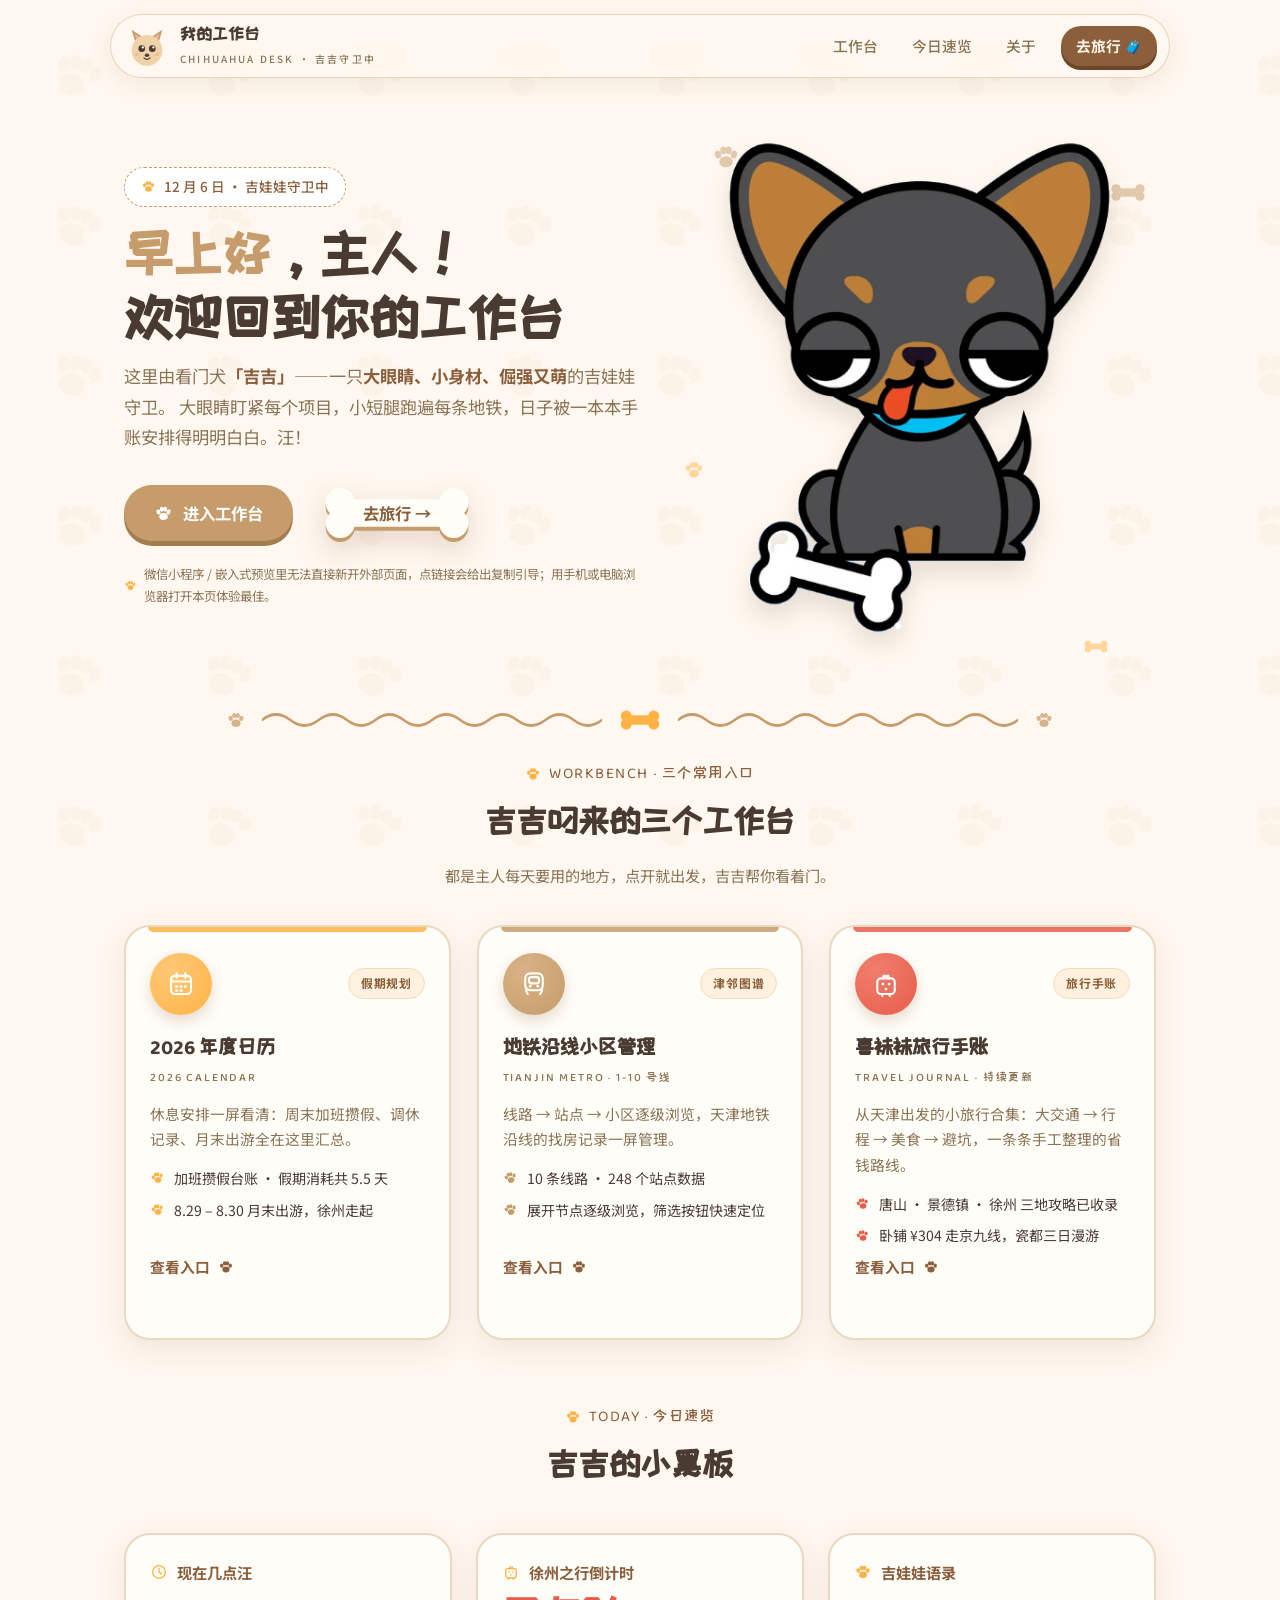
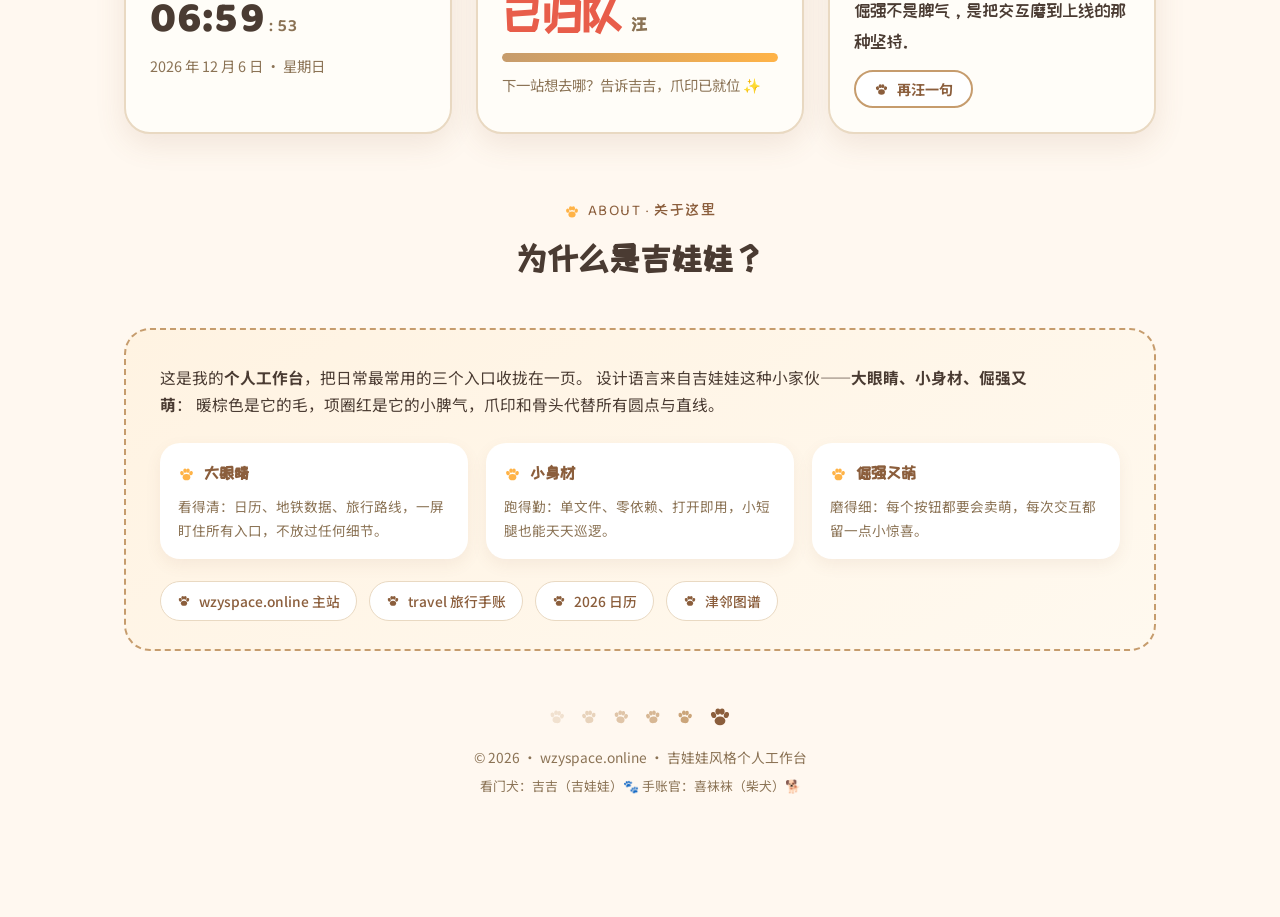
==== commit 626e6722: "Deploy Chihuahua workbench homepage" ====
--- a/index.html
+++ b/index.html
@@ -1,13 +1,1162 @@
 <!DOCTYPE html>
 <html lang="zh-CN">
 <head>
-  <meta charset="UTF-8" />
-  <meta name="viewport" content="width=device-width, initial-scale=1.0" />
-  <title>OurSpace</title>
-  <script type="module" crossorigin src="/assets/index-DrbDeUl7.js"></script>
-  <link rel="stylesheet" crossorigin href="/assets/index-Bk6tfwol.css">
+<meta charset="UTF-8">
+<meta name="viewport" content="width=device-width, initial-scale=1.0">
+<meta name="description" content="吉娃娃风格个人工作台 · 大眼睛、小身材、倔强又萌 · 常用站点入口导航">
+<title>吉娃娃工作台 · 常用入口导航</title>
+<link rel="icon" href="data:image/svg+xml;utf8,<svg xmlns='http://www.w3.org/2000/svg' viewBox='0 0 100 100'><path d='M28 52 L16 12 L46 32 Z' fill='%23C69C6D'/><path d='M72 52 L84 12 L54 32 Z' fill='%23C69C6D'/><circle cx='50' cy='58' r='34' fill='%23EFD3A8'/><circle cx='38' cy='54' r='7' fill='%234A3B32'/><circle cx='62' cy='54' r='7' fill='%234A3B32'/><ellipse cx='50' cy='68' rx='5' ry='4' fill='%234A3B32'/><path d='M43 74 q7 7 14 0' stroke='%234A3B32' stroke-width='3' fill='none' stroke-linecap='round'/></svg>">
+<link rel="preconnect" href="https://fonts.googleapis.com">
+<link rel="preconnect" href="https://fonts.gstatic.com" crossorigin>
+<link href="https://fonts.googleapis.com/css2?family=Baloo+2:wght@500;700;800&family=Noto+Sans+SC:wght@400;500;700&family=ZCOOL+KuaiLe&display=swap" rel="stylesheet">
+<style>
+/* ============ 变量：暖棕治愈系色卡（吉娃娃棕） ============ */
+:root{
+  --bg-color:#FFF8F0;        /* 奶白背景 */
+  --primary:#C69C6D;         /* 吉娃娃棕 */
+  --secondary:#8B5E3C;       /* 深棕：文字/边框 */
+  --accent:#FFB347;          /* 暖橙点缀 */
+  --text-main:#4A3B32;       /* 正文色 */
+  --text-light:#8B7355;      /* 次要文字 */
+  --card-bg:#FFFDF8;
+  --line:#E9D9C2;
+  --collar:#E85D4A;          /* 项圈红（倔强的小点缀） */
+  --ink:#5A4232;             /* 插画描边深棕 */
+  --fur:#EFD3A8;             /* 吉娃娃毛色 */
+  --shadow:0 10px 30px rgba(139,94,60,.12);
+  --radius:26px;
+  --title-font:'Baloo 2','ZCOOL KuaiLe','PingFang SC','Hiragino Sans GB','Microsoft YaHei',sans-serif;
+  --body-font:'Noto Sans SC','PingFang SC','Hiragino Sans GB','Microsoft YaHei',sans-serif;
+}
+
+/* ============ 基础 ============ */
+*{margin:0;padding:0;box-sizing:border-box}
+html{scroll-behavior:smooth}
+body{
+  font-family:var(--body-font);
+  background:var(--bg-color);
+  color:var(--text-main);
+  line-height:1.75;
+  overflow-x:hidden;
+  /* 鼠标指针：小爪印（深棕） */
+  cursor:url("data:image/svg+xml;utf8,<svg xmlns='http://www.w3.org/2000/svg' width='26' height='26' viewBox='0 0 26 26'><g fill='%238B5E3C'><ellipse cx='13' cy='17' rx='6' ry='5'/><ellipse cx='5.5' cy='10' rx='3' ry='3.6' transform='rotate(-18 5.5 10)'/><ellipse cx='10.5' cy='6' rx='3' ry='3.6'/><ellipse cx='15.5' cy='6' rx='3' ry='3.6'/><ellipse cx='20.5' cy='10' rx='3' ry='3.6' transform='rotate(18 20.5 10)'/></g></svg>") 13 13, auto;
+}
+a,button,.card,[role="button"]{
+  /* 可点击处：暖橙爪印 */
+  cursor:url("data:image/svg+xml;utf8,<svg xmlns='http://www.w3.org/2000/svg' width='26' height='26' viewBox='0 0 26 26'><g fill='%23F09A2E'><ellipse cx='13' cy='17' rx='6' ry='5'/><ellipse cx='5.5' cy='10' rx='3' ry='3.6' transform='rotate(-18 5.5 10)'/><ellipse cx='10.5' cy='6' rx='3' ry='3.6'/><ellipse cx='15.5' cy='6' rx='3' ry='3.6'/><ellipse cx='20.5' cy='10' rx='3' ry='3.6' transform='rotate(18 20.5 10)'/></g></svg>") 13 13, pointer;
+}
+img,svg{display:block}
+a{color:inherit;text-decoration:none}
+ul{list-style:none}
+::selection{background:var(--accent);color:#fff}
+
+/* 背景：极淡的爪印纹理 */
+body::before{
+  content:"";position:fixed;inset:0;z-index:-1;pointer-events:none;
+  background-image:url("data:image/svg+xml;utf8,<svg xmlns='http://www.w3.org/2000/svg' width='150' height='150'><g fill='%23C69C6D' opacity='.055' transform='rotate(18 75 75)'><ellipse cx='75' cy='85' rx='13' ry='11'/><ellipse cx='61' cy='68' rx='6' ry='7.5'/><ellipse cx='72' cy='63' rx='6' ry='7.5'/><ellipse cx='83' cy='63' rx='6' ry='7.5'/><ellipse cx='94' cy='68' rx='6' ry='7.5'/></g></svg>");
+  background-size:150px 150px;
+}
+
+/* ============ Loading：吉娃娃追骨头 ============ */
+#loader{
+  position:fixed;inset:0;z-index:1000;display:flex;align-items:center;justify-content:center;
+  background:var(--bg-color);
+  transition:opacity .6s ease,visibility .6s;
+}
+#loader.hide{opacity:0;visibility:hidden}
+.loader-scene{text-align:center;width:min(340px,86vw)}
+.loader-dog{width:190px;margin:0 auto;position:relative}
+.loader-dog .bone{
+  position:absolute;right:-38px;top:-16px;width:52px;color:var(--secondary);
+  animation:floaty 1.1s ease-in-out infinite;
+}
+.loader-track{
+  display:flex;justify-content:center;gap:26px;margin-top:6px;color:var(--primary);
+}
+.loader-track svg{width:20px;opacity:0;animation:pawIn 1.2s infinite}
+.loader-track svg:nth-child(1){animation-delay:0s}
+.loader-track svg:nth-child(2){animation-delay:.15s}
+.loader-track svg:nth-child(3){animation-delay:.3s}
+.loader-track svg:nth-child(4){animation-delay:.45s}
+.loader-track svg:nth-child(5){animation-delay:.6s}
+.loader-track svg:nth-child(6){animation-delay:.75s}
+@keyframes pawIn{0%{opacity:0;transform:translateX(8px)}40%{opacity:.9}100%{opacity:0;transform:translateX(-8px)}}
+.loader-txt{
+  margin-top:18px;font-family:var(--title-font);font-size:1.05rem;color:var(--text-light);
+  letter-spacing:.12em;
+}
+
+/* 奔跑的小狗动画部件 */
+.run-body{animation:bob .38s ease-in-out infinite}
+@keyframes bob{0%,100%{transform:translateY(0)}50%{transform:translateY(-7px)}}
+.leg{transform-box:fill-box;transform-origin:50% 8%;animation:legswing .34s ease-in-out infinite alternate}
+.leg.l2{animation-delay:.17s}
+.leg.l3{animation-delay:.34s}
+.leg.l4{animation-delay:.51s}
+@keyframes legswing{from{transform:rotate(-24deg)}to{transform:rotate(24deg)}}
+.run-tail{transform-box:fill-box;transform-origin:0% 100%;animation:tailwag .3s ease-in-out infinite}
+@keyframes tailwag{from{transform:rotate(-14deg)}to{transform:rotate(16deg)}}
+@keyframes floaty{0%,100%{transform:translateY(0) rotate(-6deg)}50%{transform:translateY(-8px) rotate(6deg)}}
+
+/* ============ 顶部导航：胶囊玻璃 ============ */
+nav{
+  position:fixed;top:14px;left:50%;transform:translateX(-50%);z-index:100;
+  width:min(1060px,calc(100% - 28px));
+  display:flex;align-items:center;justify-content:space-between;gap:16px;
+  padding:9px 12px 9px 14px;
+  background:rgba(255,248,240,.82);backdrop-filter:blur(12px);-webkit-backdrop-filter:blur(12px);
+  border:1.5px solid rgba(198,156,109,.38);border-radius:999px;
+  box-shadow:0 6px 24px rgba(139,94,60,.10);
+}
+.nav-brand{display:flex;align-items:center;gap:11px}
+.nav-logo{width:44px;flex-shrink:0;transition:transform .3s cubic-bezier(.3,1.6,.5,1)}
+.nav-brand:hover .nav-logo{transform:rotate(-7deg) scale(1.06)}
+.nav-title{line-height:1.2}
+.nav-title b{font-family:var(--title-font);font-size:1.06rem;color:var(--text-main);display:block}
+.nav-title small{font-size:.62rem;letter-spacing:.22em;color:var(--text-light);font-weight:500}
+.nav-links{display:flex;align-items:center;gap:4px}
+.nav-links a{
+  padding:7px 15px;border-radius:999px;font-size:.92rem;font-weight:500;color:var(--text-light);
+  transition:.25s;
+}
+.nav-links a:hover{color:#fff;background:var(--primary)}
+.nav-links a.nav-cta{
+  background:var(--secondary);color:#FFF6E8;font-weight:700;margin-left:6px;
+  box-shadow:0 4px 0 #6E4527;
+}
+.nav-links a.nav-cta:hover{background:var(--primary);transform:translateY(-2px);box-shadow:0 6px 0 #A57C4E}
+
+/* ============ Hero ============ */
+.hero{
+  position:relative;
+  max-width:1080px;margin:0 auto;padding:132px 24px 40px;
+  display:grid;grid-template-columns:1.05fr .95fr;gap:36px;align-items:center;
+}
+.badge{
+  display:inline-flex;align-items:center;gap:8px;
+  padding:7px 16px;border-radius:999px;
+  background:#fff;border:1.5px dashed var(--primary);color:var(--secondary);
+  font-size:.85rem;font-weight:500;
+}
+.badge svg{width:15px;color:var(--accent)}
+.hero h1{
+  font-family:var(--title-font);font-weight:800;
+  font-size:clamp(2.1rem,5.2vw,3.3rem);line-height:1.22;
+  margin:20px 0 6px;color:var(--text-main);
+}
+.hero h1 .hi{color:var(--primary)}
+.hero .sub{color:var(--text-light);font-size:clamp(.98rem,2vw,1.08rem);max-width:34em;margin-bottom:28px}
+.hero .sub b{color:var(--secondary)}
+.hero-cta{display:flex;flex-wrap:wrap;gap:18px;align-items:center}
+.btn-main{
+  display:inline-flex;align-items:center;gap:10px;
+  padding:14px 30px;border-radius:999px;
+  background:var(--primary);color:#fff;font-weight:700;font-size:1.02rem;
+  box-shadow:0 5px 0 #A57C4E;transition:.25s;
+}
+.btn-main svg{width:19px}
+.btn-main:hover{background:var(--accent);box-shadow:0 7px 0 #E0952B;transform:translateY(-3px)}
+.btn-main:hover svg{transform:rotate(-18deg) scale(1.15)}
+.btn-main svg{transition:.25s}
+/* 骨头形状按钮 */
+.btn-bone{
+  position:relative;display:inline-flex;align-items:center;justify-content:center;
+  width:172px;height:66px;color:#FFF6E8;
+  filter:drop-shadow(0 4px 0 #C69C6D) drop-shadow(0 10px 14px rgba(139,94,60,.22));
+  transition:.25s;font-weight:700;
+}
+.btn-bone .bone-bg{position:absolute;inset:0;width:100%;height:100%;color:var(--card-bg);transition:.25s}
+.btn-bone span{position:relative;z-index:1;color:var(--secondary);font-size:1.02rem}
+.btn-bone:hover{transform:translateY(-3px) rotate(-2deg)}
+.btn-bone:hover .bone-bg{color:var(--accent)}
+.hero-hint{
+  margin-top:18px;display:inline-flex;align-items:center;gap:7px;
+  font-size:.78rem;color:var(--text-light);
+}
+.hero-hint svg{width:13px;color:var(--accent);flex-shrink:0}
+.hero-fig{position:relative;display:flex;justify-content:center}
+.hero-dog{width:min(360px,78vw);animation:breathe 3.6s ease-in-out infinite;transform-origin:50% 100%}
+@keyframes breathe{0%,100%{transform:scaleY(1)}50%{transform:scaleY(1.016)}}
+.hero-dog .head{transform-box:fill-box;transform-origin:50% 78%;transition:transform .4s cubic-bezier(.3,1.5,.5,1)}
+.hero-dog:hover .head{transform:rotate(-5deg) translateY(2px)}
+.hero-dog .eyes{transform-box:fill-box;transform-origin:center}
+.hero-dog .eyelids{transform-box:fill-box;transform-origin:50% 100%;animation:sleepyBlink 4.8s ease-in-out infinite}
+@keyframes sleepyBlink{0%,89%,100%{transform:translateY(0)}93%,96%{transform:translateY(17px)}}
+.hero-dog .tongue{transform-box:fill-box;transform-origin:70% 5%;animation:tongueWig 1.7s ease-in-out infinite}
+@keyframes tongueWig{0%,100%{transform:rotate(-3deg)}50%{transform:rotate(5deg)}}
+.hero-dog .ear-l{transform-box:fill-box;transform-origin:75% 95%;animation:earwig 3.8s ease-in-out infinite}
+.hero-dog .ear-r{transform-box:fill-box;transform-origin:25% 95%;animation:earwig 5.9s ease-in-out infinite .8s}
+@keyframes earwig{0%,88%,100%{transform:rotate(0)}91%{transform:rotate(-6deg)}94%{transform:rotate(5deg)}97%{transform:rotate(-3deg)}}
+.hero-dog .tail{transform-box:fill-box;transform-origin:10% 92%;animation:tailwag2 .8s ease-in-out infinite}
+@keyframes tailwag2{from{transform:rotate(-7deg)}to{transform:rotate(9deg)}}
+.hero-dog .tag{transform-box:fill-box;transform-origin:50% 0;animation:tagSwing 2.8s ease-in-out infinite}
+@keyframes tagSwing{0%,100%{transform:rotate(-4deg)}50%{transform:rotate(4deg)}}
+.hero-dog-stage{position:relative;display:grid;place-items:center;aspect-ratio:1/1}
+.hero-dog-cutout{
+  width:112%;height:112%;object-fit:contain;
+  filter:drop-shadow(0 13px 11px rgba(90,66,50,.15));
+  transform-origin:50% 84%;animation:mascotSway 5.2s ease-in-out infinite;
+  transition:transform .35s cubic-bezier(.3,1.5,.5,1),filter .35s;
+}
+@keyframes mascotSway{
+  0%,100%{transform:translateY(0) rotate(-.45deg)}
+  50%{transform:translateY(-4px) rotate(.45deg)}
+}
+.hero-dog-stage:hover .hero-dog-cutout{
+  animation:none;transform:translateY(-5px) rotate(-3deg) scale(1.015);
+  filter:drop-shadow(0 17px 14px rgba(90,66,50,.18));
+}
+@media (prefers-reduced-motion:reduce){
+  .hero-dog,.hero-dog-cutout{animation:none!important}
+}
+/* hero 漂浮装饰 */
+.float-deco{position:absolute;color:var(--primary);opacity:.5;animation:floaty 5.5s ease-in-out infinite}
+.float-deco.f1{width:30px;top:2%;left:6%;animation-delay:.2s}
+.float-deco.f2{width:22px;top:64%;left:0;animation-delay:1.4s;color:var(--accent)}
+.float-deco.f3{width:38px;top:10%;right:2%;animation-delay:.8s}
+.float-deco.f4{width:26px;bottom:-2%;right:10%;animation-delay:2s;color:var(--accent)}
+
+/* ============ 骨头波浪分隔线 ============ */
+.divider{
+  display:flex;align-items:center;justify-content:center;gap:16px;
+  max-width:900px;margin:26px auto 0;padding:0 20px;color:var(--primary);
+}
+.divider .d-paw{width:20px;opacity:.75}
+.divider .d-bone{width:44px;color:var(--accent)}
+.divider .d-wave{width:min(340px,42vw);height:22px;color:var(--primary)}
+
+/* ============ 区块通用 ============ */
+main{max-width:1080px;margin:0 auto;padding:30px 24px 20px}
+section{scroll-margin-top:96px}
+.sec-head{text-align:center;margin-bottom:36px}
+.sec-head .sec-kicker{
+  display:inline-flex;align-items:center;gap:8px;
+  font-family:var(--title-font);color:var(--secondary);
+  font-size:.95rem;letter-spacing:.1em;margin-bottom:8px;
+}
+.sec-head .sec-kicker svg{width:16px;color:var(--accent)}
+.sec-head h2{font-family:var(--title-font);font-size:clamp(1.5rem,3.4vw,2.1rem);color:var(--text-main)}
+.sec-head p{color:var(--text-light);margin-top:8px;font-size:.95rem}
+
+/* ============ 工作台卡片 ============ */
+.cards{display:grid;grid-template-columns:repeat(3,1fr);gap:26px}
+.card{
+  position:relative;display:flex;flex-direction:column;
+  background:var(--card-bg);border:2px solid var(--line);border-radius:var(--radius);
+  padding:26px 24px 58px;box-shadow:var(--shadow);
+  transition:transform .3s cubic-bezier(.3,1.4,.5,1),border-color .3s,box-shadow .3s;
+  overflow:hidden;
+}
+.card::before{ /* 顶部色条 */
+  content:"";position:absolute;top:0;left:22px;right:22px;height:5px;border-radius:0 0 6px 6px;
+  background:var(--c,var(--primary));opacity:.85;
+}
+.card:hover{transform:translateY(-8px) rotate(-.6deg);border-color:var(--primary);box-shadow:0 18px 40px rgba(139,94,60,.18)}
+.card-top{display:flex;align-items:center;justify-content:space-between;margin-bottom:16px}
+.card-icon{
+  width:62px;height:62px;border-radius:50%;
+  display:flex;align-items:center;justify-content:center;color:#fff;
+  background:radial-gradient(circle at 32% 28%,var(--c-l,#E8B77E),var(--c,var(--primary)));
+  box-shadow:0 6px 14px rgba(139,94,60,.22);
+  transition:.35s cubic-bezier(.3,1.6,.5,1);
+}
+.card:hover .card-icon{transform:rotate(-8deg) scale(1.1)}
+.card-icon svg{width:30px;height:30px}
+.card-tag{
+  font-size:.74rem;font-weight:700;color:var(--secondary);
+  background:#FFF1DD;border:1px solid #F0DDBE;border-radius:999px;padding:4px 12px;letter-spacing:.06em;
+}
+.card h3{font-family:var(--title-font);font-size:1.28rem;color:var(--text-main);margin-bottom:4px}
+.card h3 small{display:block;font-size:.72rem;color:var(--text-light);letter-spacing:.16em;font-weight:500;margin-top:2px}
+.card-desc{font-size:.92rem;color:var(--text-light);margin:8px 0 14px}
+.card-points{display:flex;flex-direction:column;gap:7px;margin-bottom:6px}
+.card-points li{
+  position:relative;padding-left:24px;font-size:.88rem;color:var(--text-main);
+}
+.card-points li svg{ /* 爪印代替小圆点 */
+  position:absolute;left:0;top:50%;transform:translateY(-52%) rotate(-14deg);
+  width:15px;color:var(--c,var(--primary));
+}
+.card-go{
+  margin-top:auto;display:inline-flex;align-items:center;gap:8px;
+  font-weight:700;color:var(--secondary);font-size:.92rem;transition:.25s;
+}
+.card-go svg{width:16px;transition:.25s}
+.card:hover .card-go{color:var(--collar)}
+.card:hover .card-go svg{transform:translateX(5px) rotate(-14deg)}
+/* 吉娃娃探头（hover 从卡片底部探出） */
+.card-peek{
+  position:absolute;bottom:-4px;right:16px;width:74px;
+  transform:translateY(88%);opacity:0;transition:.42s cubic-bezier(.3,1.5,.5,1);
+  pointer-events:none;filter:drop-shadow(0 -3px 6px rgba(139,94,60,.16));
+}
+.card:hover .card-peek{transform:translateY(34%);opacity:1}
+
+/* ============ 今日速览 ============ */
+.today-grid{display:grid;grid-template-columns:repeat(3,1fr);gap:24px}
+.t-card{
+  background:var(--card-bg);border:2px solid var(--line);border-radius:var(--radius);
+  padding:24px;box-shadow:var(--shadow);display:flex;flex-direction:column;gap:10px;
+  transition:transform .3s,border-color .3s;
+}
+.t-card:hover{transform:translateY(-5px);border-color:var(--primary)}
+.t-label{display:flex;align-items:center;gap:9px;font-weight:700;color:var(--secondary);font-size:.95rem}
+.t-label svg{width:18px;color:var(--accent)}
+.t-clock{
+  font-family:var(--title-font);font-size:2.7rem;font-weight:800;line-height:1.1;
+  color:var(--text-main);font-variant-numeric:tabular-nums;
+}
+.t-clock small{font-size:1.1rem;color:var(--text-light);font-weight:600}
+.t-date{color:var(--text-light);font-size:.9rem}
+.t-count{
+  font-family:var(--title-font);font-size:2.7rem;font-weight:800;line-height:1.1;color:var(--collar);
+}
+.t-count small{font-size:1.1rem;color:var(--text-light);font-weight:600}
+.t-note{color:var(--text-light);font-size:.9rem}
+.trip-progress{height:9px;background:#F3E6D2;border-radius:99px;overflow:hidden}
+.trip-progress i{
+  display:block;height:100%;border-radius:99px;width:0%;
+  background:linear-gradient(90deg,var(--primary),var(--accent));
+  transition:width 1.2s cubic-bezier(.3,.9,.3,1);
+}
+.t-quote{
+  font-family:var(--title-font);font-size:1.12rem;color:var(--text-main);
+  min-height:3.6em;display:flex;align-items:center;
+}
+.t-quote.flip{animation:quotein .45s cubic-bezier(.3,1.5,.5,1)}
+@keyframes quotein{0%{opacity:0;transform:translateY(10px) scale(.96)}100%{opacity:1;transform:none}}
+.btn-woof{
+  align-self:flex-start;display:inline-flex;align-items:center;gap:8px;
+  border:2px solid var(--primary);background:#fff;color:var(--secondary);
+  padding:7px 18px;border-radius:999px;font-weight:700;font-size:.88rem;
+  transition:.25s;font-family:inherit;
+}
+.btn-woof svg{width:15px}
+.btn-woof:hover{background:var(--primary);color:#fff;transform:translateY(-2px)}
+
+/* ============ 关于 ============ */
+.about-box{
+  background:linear-gradient(150deg,#FFF3E2,#FFF9EF);
+  border:2px dashed var(--primary);border-radius:var(--radius);
+  padding:34px 34px 28px;position:relative;overflow:hidden;
+}
+.about-box>p{max-width:56em;color:var(--text-main);font-size:.98rem}
+.about-traits{display:grid;grid-template-columns:repeat(3,1fr);gap:18px;margin-top:24px}
+.trait{
+  background:#fff;border-radius:20px;padding:18px 18px 16px;
+  box-shadow:0 6px 16px rgba(139,94,60,.08);
+}
+.trait b{display:flex;align-items:center;gap:9px;font-family:var(--title-font);color:var(--secondary);font-size:1.02rem}
+.trait b svg{width:17px;color:var(--accent)}
+.trait p{font-size:.85rem;color:var(--text-light);margin-top:6px}
+.about-links{display:flex;flex-wrap:wrap;gap:12px;margin-top:22px}
+.about-links a{
+  display:inline-flex;align-items:center;gap:8px;
+  background:#fff;border:1.5px solid var(--line);border-radius:999px;
+  padding:7px 16px;font-size:.86rem;color:var(--secondary);font-weight:500;transition:.25s;
+}
+.about-links a:hover{border-color:var(--primary);background:var(--primary);color:#fff}
+.about-links a svg{width:14px}
+
+/* ============ 页脚 ============ */
+footer{padding:34px 20px 120px;text-align:center;color:var(--text-light);font-size:.86rem}
+.paw-walk{display:flex;justify-content:center;align-items:center;gap:14px;color:var(--primary);margin-bottom:16px}
+.paw-walk svg{width:18px}
+.paw-walk svg:nth-child(1){opacity:.25;transform:rotate(8deg)}
+.paw-walk svg:nth-child(2){opacity:.4;transform:rotate(-6deg)}
+.paw-walk svg:nth-child(3){opacity:.55;transform:rotate(10deg)}
+.paw-walk svg:nth-child(4){opacity:.7;transform:rotate(-8deg)}
+.paw-walk svg:nth-child(5){opacity:.9;transform:rotate(6deg)}
+.paw-walk svg:nth-child(6){opacity:1;width:24px;color:var(--secondary)}
+footer b{color:var(--secondary)}
+footer .dog-credit{margin-top:6px;font-size:.8rem}
+
+/* ============ 回到顶部：吉娃娃头像按钮 ============ */
+#backTop{
+  position:fixed;right:22px;bottom:22px;z-index:90;
+  width:60px;height:60px;border-radius:50%;border:none;
+  background:#fff;box-shadow:0 8px 22px rgba(139,94,60,.25),0 0 0 2px var(--line);
+  display:flex;align-items:center;justify-content:center;
+  opacity:0;visibility:hidden;transform:translateY(16px);
+  transition:.35s cubic-bezier(.3,1.4,.5,1);
+}
+#backTop.show{opacity:1;visibility:visible;transform:none}
+#backTop:hover{transform:translateY(-4px);box-shadow:0 12px 26px rgba(139,94,60,.3),0 0 0 2px var(--primary)}
+#backTop svg{width:40px;transition:.3s}
+#backTop:hover svg{animation:hop .5s ease}
+@keyframes hop{0%,100%{transform:translateY(0)}40%{transform:translateY(-7px) rotate(-8deg)}70%{transform:translateY(0) rotate(5deg)}}
+#backTop .tip{
+  position:absolute;right:70px;top:50%;transform:translateY(-50%) translateX(6px);
+  white-space:nowrap;background:var(--secondary);color:#FFF6E8;
+  font-size:.78rem;font-weight:700;padding:5px 13px;border-radius:999px;
+  opacity:0;transition:.25s;pointer-events:none;
+}
+#backTop:hover .tip{opacity:1;transform:translateY(-50%)}
+
+/* ============ 微信/小程序环境：复制链接引导弹层 ============ */
+.link-modal{
+  position:fixed;inset:0;z-index:500;display:flex;align-items:center;justify-content:center;
+  padding:22px;visibility:hidden;opacity:0;transition:opacity .25s,visibility .25s;
+}
+.link-modal.open{visibility:visible;opacity:1}
+.lm-mask{position:absolute;inset:0;background:rgba(74,59,50,.52)}
+.lm-card{
+  position:relative;width:min(400px,100%);text-align:center;
+  background:var(--card-bg);border:2px solid var(--primary);border-radius:28px;
+  padding:28px 24px 20px;
+  box-shadow:0 20px 50px rgba(90,66,50,.3);
+  transform:translateY(24px) scale(.92);transition:transform .3s cubic-bezier(.3,1.5,.5,1);
+}
+.link-modal.open .lm-card{transform:none}
+.lm-dog{width:62px;margin:0 auto 10px;animation:hop 2.4s ease infinite}
+.lm-card h4{font-family:var(--title-font);font-size:1.3rem;color:var(--text-main);margin-bottom:6px}
+.lm-p{font-size:.88rem;color:var(--text-light);margin-bottom:16px}
+.lm-link{
+  font-size:.82rem;word-break:break-all;text-align:left;
+  background:#FFF3E2;border:1.5px dashed var(--primary);border-radius:14px;
+  padding:10px 14px;color:var(--secondary);margin-bottom:16px;
+  -webkit-user-select:all;user-select:all;
+}
+.lm-actions{display:flex;gap:12px;justify-content:center;flex-wrap:wrap}
+.lm-copy{
+  display:inline-flex;align-items:center;gap:8px;
+  border:none;background:var(--primary);color:#fff;font-weight:700;font-family:inherit;
+  padding:11px 26px;border-radius:999px;font-size:.95rem;
+  box-shadow:0 4px 0 #A57C4E;transition:.2s;
+}
+.lm-copy svg{width:16px}
+.lm-copy:active{transform:translateY(2px);box-shadow:0 2px 0 #A57C4E}
+.lm-close{
+  border:2px solid var(--line);background:#fff;color:var(--text-light);font-family:inherit;
+  padding:10px 22px;border-radius:999px;font-size:.95rem;font-weight:500;
+}
+.lm-tip{font-size:.72rem;color:var(--text-light);margin-top:14px}
+
+/* ============ Toast ============ */
+#toastWrap{position:fixed;top:88px;left:50%;transform:translateX(-50%);z-index:200;display:flex;flex-direction:column;gap:10px;align-items:center}
+.toast{
+  display:flex;align-items:center;gap:10px;
+  background:var(--secondary);color:#FFF6E8;font-weight:500;font-size:.92rem;
+  padding:11px 22px;border-radius:999px;
+  box-shadow:0 10px 26px rgba(90,66,50,.3);
+  animation:toastin .45s cubic-bezier(.3,1.6,.5,1);
+}
+.toast svg{width:17px;color:var(--accent)}
+.toast.out{animation:toastout .4s forwards}
+@keyframes toastin{from{opacity:0;transform:translateY(-16px) scale(.9)}to{opacity:1;transform:none}}
+@keyframes toastout{to{opacity:0;transform:translateY(-12px) scale(.92)}}
+
+/* ============ 点击爪印冒泡 ============ */
+.paw-pop{
+  position:fixed;z-index:9999;pointer-events:none;width:30px;height:30px;color:var(--primary);
+  animation:pawpop .68s ease-out forwards;
+}
+.paw-pop svg{width:100%;height:100%}
+@keyframes pawpop{
+  0%{transform:translate(-50%,-50%) rotate(var(--r)) scale(.35);opacity:0}
+  30%{transform:translate(-50%,-50%) rotate(var(--r)) scale(1.12);opacity:.95}
+  100%{transform:translate(-50%,-50%) rotate(var(--r)) scale(1.35);opacity:0}
+}
+
+/* ============ 滚动进入动画 ============ */
+.reveal{opacity:0;transform:translateY(26px);transition:opacity .7s ease,transform .7s cubic-bezier(.2,.7,.3,1)}
+.reveal.on{opacity:1;transform:none}
+.cards .card:nth-child(2){transition-delay:.12s}
+.cards .card:nth-child(3){transition-delay:.24s}
+.today-grid .t-card:nth-child(2){transition-delay:.12s}
+.today-grid .t-card:nth-child(3){transition-delay:.24s}
+
+/* ============ 响应式 ============ */
+@media (max-width:960px){
+  .hero{grid-template-columns:1fr;text-align:center;padding-top:120px;gap:16px}
+  .hero .sub{margin-inline:auto}
+  .hero-cta{justify-content:center}
+  .hero-fig{order:-1}
+  .hero-dog{width:min(270px,64vw)}
+  .cards{grid-template-columns:1fr;max-width:520px;margin:0 auto}
+  .today-grid{grid-template-columns:1fr;max-width:520px;margin:0 auto}
+  .about-traits{grid-template-columns:1fr}
+}
+@media (max-width:680px){
+  .nav-links a:not(.nav-cta){display:none}
+  .nav-links a.nav-cta{margin-left:0}
+  .hero h1{font-size:2rem}
+  .about-box{padding:26px 20px}
+}
+/* 尊重减少动态偏好 */
+@media (prefers-reduced-motion:reduce){
+  *,*::before,*::after{animation-duration:.01ms!important;animation-iteration-count:1!important;transition-duration:.01ms!important}
+  html{scroll-behavior:auto}
+}
+</style>
 </head>
 <body>
-  <div id="app"></div>
+
+<!-- ============ SVG 符号库 ============ -->
+<svg width="0" height="0" style="position:absolute" aria-hidden="true">
+  <defs>
+    <!-- 爪印 -->
+    <symbol id="sym-paw" viewBox="0 0 24 24">
+      <g fill="currentColor">
+        <ellipse cx="12" cy="15.8" rx="5.4" ry="4.4"/>
+        <ellipse cx="5.6" cy="10" rx="2.5" ry="3.1" transform="rotate(-18 5.6 10)"/>
+        <ellipse cx="9.9" cy="6.6" rx="2.5" ry="3.1"/>
+        <ellipse cx="14.1" cy="6.6" rx="2.5" ry="3.1"/>
+        <ellipse cx="18.4" cy="10" rx="2.5" ry="3.1" transform="rotate(18 18.4 10)"/>
+      </g>
+    </symbol>
+    <!-- 骨头 -->
+    <symbol id="sym-bone" viewBox="0 0 64 32">
+      <g fill="currentColor">
+        <circle cx="12" cy="10" r="8"/><circle cx="12" cy="22" r="8"/>
+        <circle cx="52" cy="10" r="8"/><circle cx="52" cy="22" r="8"/>
+        <rect x="9" y="9" width="46" height="14" rx="7"/>
+      </g>
+    </symbol>
+    <!-- 日历 -->
+    <symbol id="sym-cal" viewBox="0 0 48 48">
+      <g fill="none" stroke="currentColor" stroke-width="3.4" stroke-linecap="round" stroke-linejoin="round">
+        <rect x="8" y="11" width="32" height="29" rx="6"/>
+        <path d="M8 20h32"/>
+        <path d="M17 7v7M31 7v7"/>
+      </g>
+      <g fill="currentColor">
+        <circle cx="17" cy="28" r="2.4"/><circle cx="24" cy="28" r="2.4"/><circle cx="31" cy="28" r="2.4"/>
+        <circle cx="17" cy="34.5" r="2.4"/><circle cx="24" cy="34.5" r="2.4"/>
+      </g>
+    </symbol>
+    <!-- 地铁 -->
+    <symbol id="sym-metro" viewBox="0 0 48 48">
+      <g fill="none" stroke="currentColor" stroke-width="3.4" stroke-linecap="round" stroke-linejoin="round">
+        <rect x="10" y="7" width="28" height="27" rx="8"/>
+        <rect x="16" y="13" width="16" height="10" rx="3.5"/>
+        <path d="M14 40l-3-6M34 40l3-6"/>
+      </g>
+      <g fill="currentColor">
+        <circle cx="18" cy="27.5" r="2.2"/><circle cx="30" cy="27.5" r="2.2"/>
+      </g>
+    </symbol>
+    <!-- 旅行箱 -->
+    <symbol id="sym-travel" viewBox="0 0 48 48">
+      <g fill="none" stroke="currentColor" stroke-width="3.4" stroke-linecap="round" stroke-linejoin="round">
+        <rect x="10" y="15" width="28" height="25" rx="6"/>
+        <path d="M20 15v-4h8v4"/>
+        <path d="M18 40v3M30 40v3"/>
+      </g>
+      <g fill="currentColor">
+        <circle cx="19" cy="24" r="2.2"/><circle cx="29" cy="24" r="2.2"/><circle cx="24" cy="32" r="2.2"/>
+      </g>
+    </symbol>
+    <!-- 时钟 -->
+    <symbol id="sym-clock" viewBox="0 0 48 48">
+      <g fill="none" stroke="currentColor" stroke-width="3.4" stroke-linecap="round">
+        <circle cx="24" cy="24" r="17"/>
+        <path d="M24 14v10l7 5"/>
+      </g>
+    </symbol>
+    <!-- 探头吉娃娃（卡片 hover 用） -->
+    <symbol id="sym-peek" viewBox="0 0 120 100">
+      <path d="M32 62 C 25 40 23 24 25 11 C 42 22 52 37 58 54 Z" fill="#C69C6D"/>
+      <path d="M88 62 C 95 40 97 24 95 11 C 78 22 68 37 62 54 Z" fill="#C69C6D"/>
+      <circle cx="60" cy="62" r="38" fill="#EFD3A8"/>
+      <circle cx="47" cy="58" r="7" fill="#4A3B32"/>
+      <circle cx="73" cy="58" r="7" fill="#4A3B32"/>
+      <circle cx="49.4" cy="55.4" r="2.4" fill="#fff"/>
+      <circle cx="75.4" cy="55.4" r="2.4" fill="#fff"/>
+      <ellipse cx="60" cy="72" rx="5" ry="4" fill="#4A3B32"/>
+      <path d="M53 78 q7 7 14 0" fill="none" stroke="#4A3B32" stroke-width="3" stroke-linecap="round"/>
+      <ellipse cx="34" cy="70" rx="6" ry="4" fill="#F5A88C" opacity=".5"/>
+      <ellipse cx="86" cy="70" rx="6" ry="4" fill="#F5A88C" opacity=".5"/>
+      <rect x="41" y="88" width="15" height="12" rx="6" fill="#EFD3A8"/>
+      <rect x="64" y="88" width="15" height="12" rx="6" fill="#EFD3A8"/>
+    </symbol>
+    <!-- 导航 logo 吉娃娃头像 -->
+    <symbol id="sym-chi-logo" viewBox="0 0 100 100">
+      <path d="M28 56 L15 13 L47 34 Z" fill="#C69C6D"/>
+      <path d="M72 56 L85 13 L53 34 Z" fill="#C69C6D"/>
+      <path d="M30 47 L22 22 L41 36 Z" fill="#F2B4A0"/>
+      <path d="M70 47 L78 22 L59 36 Z" fill="#F2B4A0"/>
+      <circle cx="50" cy="60" r="35" fill="#EFD3A8"/>
+      <circle cx="38" cy="56" r="7.5" fill="#4A3B32"/>
+      <circle cx="62" cy="56" r="7.5" fill="#4A3B32"/>
+      <circle cx="40.5" cy="53.2" r="2.6" fill="#fff"/>
+      <circle cx="64.5" cy="53.2" r="2.6" fill="#fff"/>
+      <ellipse cx="50" cy="71" rx="5" ry="4" fill="#4A3B32"/>
+      <path d="M43 77 q7 7 14 0" fill="none" stroke="#4A3B32" stroke-width="3" stroke-linecap="round"/>
+      <ellipse cx="27" cy="69" rx="5.5" ry="3.6" fill="#F5A88C" opacity=".55"/>
+      <ellipse cx="73" cy="69" rx="5.5" ry="3.6" fill="#F5A88C" opacity=".55"/>
+    </symbol>
+  </defs>
+</svg>
+
+<!-- ============ Loading：吉娃娃追骨头 ============ -->
+<div id="loader" aria-hidden="true">
+  <div class="loader-scene">
+    <div class="loader-dog">
+      <svg viewBox="0 0 190 130" width="190">
+        <!-- 尾巴 -->
+        <path class="run-tail" d="M 34 66 Q 12 56 10 36" fill="none" stroke="#C69C6D" stroke-width="12" stroke-linecap="round"/>
+        <!-- 后腿 / 前腿（交替摆动） -->
+        <g fill="#EFD3A8">
+          <rect class="leg l1" x="52" y="82" width="13" height="34" rx="6.5"/>
+          <rect class="leg l2" x="74" y="82" width="13" height="34" rx="6.5"/>
+          <rect class="leg l3" x="96" y="82" width="13" height="34" rx="6.5"/>
+          <rect class="leg l4" x="118" y="82" width="13" height="34" rx="6.5"/>
+        </g>
+        <!-- 身体 + 头 -->
+        <g class="run-body">
+          <ellipse cx="86" cy="64" rx="52" ry="30" fill="#EFD3A8"/>
+          <ellipse cx="86" cy="72" rx="26" ry="20" fill="#FFF6E8"/>
+          <!-- 项圈 -->
+          <path d="M 128 52 q 8 10 2 20" fill="none" stroke="#E85D4A" stroke-width="9" stroke-linecap="round"/>
+          <!-- 头 -->
+          <circle cx="146" cy="42" r="27" fill="#EFD3A8"/>
+          <!-- 大耳朵 -->
+          <path d="M 138 22 C 133 8 134 -2 137 -8 C 147 -2 152 8 152 20 Z" fill="#C69C6D"/>
+          <!-- 眼睛（大眼睛是吉娃娃的灵魂） -->
+          <circle cx="154" cy="38" r="5.5" fill="#4A3B32"/>
+          <circle cx="155.8" cy="36" r="1.9" fill="#fff"/>
+          <!-- 鼻子与嘴 -->
+          <circle cx="171" cy="44" r="4" fill="#4A3B32"/>
+          <path d="M 168 50 q 4 4 8 0" fill="none" stroke="#4A3B32" stroke-width="2.6" stroke-linecap="round"/>
+          <!-- 跑步飘起来的舌头 -->
+          <path d="M 170 52 q 6 9 12 4 q -2 7 -7 6 q -5 -1 -5 -10 Z" fill="#F2938C"/>
+          <!-- 腮红 -->
+          <ellipse cx="140" cy="50" rx="4.5" ry="3" fill="#F5A88C" opacity=".6"/>
+        </g>
+      </svg>
+      <svg class="bone" viewBox="0 0 64 32"><use href="#sym-bone"/></svg>
+    </div>
+    <div class="loader-track">
+      <svg viewBox="0 0 24 24"><use href="#sym-paw"/></svg>
+      <svg viewBox="0 0 24 24"><use href="#sym-paw"/></svg>
+      <svg viewBox="0 0 24 24"><use href="#sym-paw"/></svg>
+      <svg viewBox="0 0 24 24"><use href="#sym-paw"/></svg>
+      <svg viewBox="0 0 24 24"><use href="#sym-paw"/></svg>
+      <svg viewBox="0 0 24 24"><use href="#sym-paw"/></svg>
+    </div>
+    <p class="loader-txt">汪！吉吉正在开门……</p>
+  </div>
+</div>
+
+<!-- ============ 导航 ============ -->
+<nav aria-label="主导航">
+  <a class="nav-brand" href="#top" id="logoBtn" title="点我一下试试">
+    <svg class="nav-logo" viewBox="0 0 100 100"><use href="#sym-chi-logo"/></svg>
+    <span class="nav-title">
+      <b>我的工作台</b>
+      <small>CHIHUAHUA DESK · 吉吉守卫中</small>
+    </span>
+  </a>
+  <div class="nav-links">
+    <a href="#workbench">工作台</a>
+    <a href="#today">今日速览</a>
+    <a href="#about">关于</a>
+    <a class="nav-cta" href="https://travel.wzyspace.online/" target="_blank" rel="noopener">去旅行 🧳</a>
+  </div>
+</nav>
+
+<!-- ============ Hero Banner ============ -->
+<header class="hero" id="top">
+  <div class="hero-copy">
+    <span class="badge"><svg viewBox="0 0 24 24"><use href="#sym-paw"/></svg><span id="badgeDate">吉娃娃守卫中</span></span>
+    <h1><span class="hi" id="greet">晚上好</span>，主人！<br>欢迎回到你的工作台</h1>
+    <p class="sub">
+      这里由看门犬<b>「吉吉」</b>——一只<b>大眼睛、小身材、倔强又萌</b>的吉娃娃守卫。
+      大眼睛盯紧每个项目，小短腿跑遍每条地铁，日子被一本本手账安排得明明白白。汪！
+    </p>
+    <div class="hero-cta">
+      <a class="btn-main" href="#workbench">
+        <svg viewBox="0 0 24 24"><use href="#sym-paw"/></svg>
+        进入工作台
+      </a>
+      <a class="btn-bone" href="https://travel.wzyspace.online/" target="_blank" rel="noopener" aria-label="打开喜袜袜旅行手账">
+        <svg class="bone-bg" viewBox="0 0 200 72" aria-hidden="true">
+          <g fill="currentColor">
+            <circle cx="34" cy="24" r="17"/><circle cx="34" cy="48" r="17"/>
+            <circle cx="166" cy="24" r="17"/><circle cx="166" cy="48" r="17"/>
+            <rect x="28" y="20" width="144" height="32" rx="16"/>
+          </g>
+        </svg>
+        <span>去旅行 →</span>
+      </a>
+    </div>
+    <p class="hero-hint">
+      <svg viewBox="0 0 24 24"><use href="#sym-paw"/></svg>
+      微信小程序 / 嵌入式预览里无法直接新开外部页面，点链接会给出复制引导；用手机或电脑浏览器打开本页体验最佳。
+    </p>
+  </div>
+
+  <div class="hero-fig" aria-hidden="true">
+    <!-- 漂浮装饰：爪印与骨头 -->
+    <svg class="float-deco f1" viewBox="0 0 24 24"><use href="#sym-paw"/></svg>
+    <svg class="float-deco f2" viewBox="0 0 24 24"><use href="#sym-paw"/></svg>
+    <svg class="float-deco f3" viewBox="0 0 64 32"><use href="#sym-bone"/></svg>
+    <svg class="float-deco f4" viewBox="0 0 64 32"><use href="#sym-bone"/></svg>
+
+    <!-- 大吉娃娃插画 -->
+    <div class="hero-dog hero-dog-stage" role="img" aria-label="参考图中的黑棕配色、半眯眼吐舌头吉娃娃">
+      <img class="hero-dog-cutout" src="./吉娃娃工作台-原图小狗-像素版-v3.png" alt="" draggable="false">
+    </div>
+    <svg class="hero-dog-vector" style="display:none" viewBox="0 0 340 390" aria-hidden="true">
+      <defs>
+        <clipPath id="sleepyEyeL"><ellipse cx="112" cy="158" rx="37" ry="30"/></clipPath>
+        <clipPath id="sleepyEyeR"><ellipse cx="228" cy="158" rx="37" ry="30"/></clipPath>
+        <filter id="wawaShadow" x="-25%" y="-25%" width="150%" height="165%">
+          <feDropShadow dx="0" dy="8" stdDeviation="6" flood-color="#3C2C24" flood-opacity=".18"/>
+        </filter>
+      </defs>
+
+      <ellipse cx="170" cy="372" rx="104" ry="11" fill="#8B5E3C" opacity=".12"/>
+
+      <!-- 保留原来好看的卷尾轮廓，换成黑棕吉娃娃毛色 -->
+      <g class="tail">
+        <path d="M 220 315 C 257 322 289 297 287 258 C 286 235 272 224 261 234 C 253 242 259 254 271 250" fill="none" stroke="#201B19" stroke-width="20" stroke-linecap="round" stroke-linejoin="round"/>
+        <path d="M 220 315 C 257 322 289 297 287 258 C 286 235 272 224 261 234 C 253 242 259 254 271 250" fill="none" stroke="#505052" stroke-width="12" stroke-linecap="round" stroke-linejoin="round"/>
+      </g>
+
+      <g filter="url(#wawaShadow)">
+        <!-- 后腿与圆润的小身体 -->
+        <path d="M 126 291 C 104 287 94 305 98 330 C 101 352 115 365 134 359 C 151 354 154 319 142 301 C 138 295 133 292 126 291 Z" fill="#505052" stroke="#201B19" stroke-width="7" stroke-linejoin="round"/>
+        <path d="M 214 291 C 236 287 246 305 242 330 C 239 352 225 365 206 359 C 189 354 186 319 198 301 C 202 295 207 292 214 291 Z" fill="#505052" stroke="#201B19" stroke-width="7" stroke-linejoin="round"/>
+        <path d="M 170 216 C 140 216 121 241 118 280 L 113 329 C 111 348 127 361 149 361 H 191 C 213 361 229 348 227 329 L 222 280 C 219 241 200 216 170 216 Z" fill="#505052" stroke="#201B19" stroke-width="7" stroke-linejoin="round"/>
+        <path d="M 159 326 C 164 320 176 320 181 326 L 184 359 H 156 Z" fill="#C78738"/>
+        <path d="M 151 286 C 147 313 147 340 151 359 M 189 286 C 193 313 193 340 189 359" fill="none" stroke="#201B19" stroke-width="6" stroke-linecap="round"/>
+        <path d="M 119 355 q 13 7 27 1 M 194 356 q 14 6 27 -1" fill="none" stroke="#201B19" stroke-width="6" stroke-linecap="round"/>
+
+        <!-- 参考图里醒目的蓝色项圈 -->
+        <path d="M 126 218 Q 170 249 214 217" fill="none" stroke="#201B19" stroke-width="18" stroke-linecap="round"/>
+        <path d="M 127 218 Q 170 245 213 217" fill="none" stroke="#22C7F2" stroke-width="10" stroke-linecap="round"/>
+      </g>
+
+      <!-- 大耳朵、苹果头和半眯眼神态 -->
+      <g class="head" filter="url(#wawaShadow)">
+        <g class="ear ear-l">
+          <path d="M 132 112 C 101 102 50 69 48 31 C 47 15 60 7 76 14 C 116 30 146 55 158 83 Z" fill="#505052" stroke="#201B19" stroke-width="7" stroke-linejoin="round"/>
+          <path d="M 114 91 C 88 74 62 47 63 28 C 90 37 127 60 145 82 Z" fill="#C78738"/>
+        </g>
+        <g class="ear ear-r">
+          <path d="M 208 112 C 239 102 290 69 292 31 C 293 15 280 7 264 14 C 224 30 194 55 182 83 Z" fill="#505052" stroke="#201B19" stroke-width="7" stroke-linejoin="round"/>
+          <path d="M 226 91 C 252 74 278 47 277 28 C 250 37 213 60 195 82 Z" fill="#C78738"/>
+        </g>
+
+        <path d="M 170 65 C 100 63 56 89 55 145 C 54 199 99 229 170 236 C 241 229 286 199 285 145 C 284 89 240 63 170 65 Z" fill="#505052" stroke="#201B19" stroke-width="7" stroke-linejoin="round"/>
+
+        <!-- 黑棕吉娃娃的眉上棕色斑 -->
+        <path d="M 91 118 C 101 108 119 108 130 115 C 129 127 119 134 107 131 C 99 129 93 124 91 118 Z" fill="#C78738"/>
+        <path d="M 210 115 C 221 108 239 108 249 118 C 247 124 241 129 233 131 C 221 134 211 127 210 115 Z" fill="#C78738"/>
+
+        <!-- 白色眼球先画，灰色眼皮覆盖上半部 -->
+        <g class="eyes">
+          <ellipse cx="112" cy="158" rx="37" ry="30" fill="#FFFFFF" stroke="#201B19" stroke-width="7"/>
+          <ellipse cx="228" cy="158" rx="37" ry="30" fill="#FFFFFF" stroke="#201B19" stroke-width="7"/>
+          <circle cx="119" cy="164" r="8" fill="#201B19"/>
+          <circle cx="221" cy="164" r="8" fill="#201B19"/>
+          <g class="eyelids">
+            <path d="M 67 117 H 158 V 158 C 137 146 94 146 67 162 Z" fill="#505052" clip-path="url(#sleepyEyeL)"/>
+            <path d="M 182 117 H 273 V 162 C 246 146 203 146 182 158 Z" fill="#505052" clip-path="url(#sleepyEyeR)"/>
+            <path d="M 76 158 C 96 145 137 145 149 160" fill="none" stroke="#201B19" stroke-width="6" stroke-linecap="round"/>
+            <path d="M 191 160 C 203 145 244 145 264 158" fill="none" stroke="#201B19" stroke-width="6" stroke-linecap="round"/>
+          </g>
+          <ellipse cx="112" cy="158" rx="37" ry="30" fill="none" stroke="#201B19" stroke-width="7"/>
+          <ellipse cx="228" cy="158" rx="37" ry="30" fill="none" stroke="#201B19" stroke-width="7"/>
+        </g>
+
+        <!-- 宽棕色口鼻、歪吐的小舌头 -->
+        <path d="M 103 171 C 120 157 147 160 170 168 C 193 160 220 157 237 171 C 257 188 241 215 214 225 C 190 234 150 234 126 225 C 99 215 83 188 103 171 Z" fill="#C78738" stroke="#201B19" stroke-width="6" stroke-linejoin="round"/>
+        <path d="M 158 173 C 164 168 176 168 182 173 C 183 181 178 188 170 190 C 162 188 157 181 158 173 Z" fill="#3A2530" stroke="#201B19" stroke-width="5" stroke-linejoin="round"/>
+
+        <g class="tongue">
+          <path d="M 153 192 C 147 199 144 211 146 220 C 148 232 160 236 168 227 C 174 220 175 205 170 197 C 164 201 158 199 153 192 Z" fill="#F0643D" stroke="#201B19" stroke-width="5" stroke-linejoin="round"/>
+          <path d="M 159 211 q 5 4 10 0" fill="none" stroke="#D84930" stroke-width="2.5" stroke-linecap="round"/>
+        </g>
+        <path d="M 170 188 C 168 201 158 208 145 204 M 171 190 C 175 204 188 209 201 203" fill="none" stroke="#201B19" stroke-width="5" stroke-linecap="round"/>
+        <ellipse cx="164" cy="174" rx="4" ry="2.5" fill="#6B4A4D" opacity=".72"/>
+      </g>
+    </svg>
+  </div>
+</header>
+
+<!-- ============ 骨头波浪分隔线 ============ -->
+<div class="divider" aria-hidden="true">
+  <svg class="d-paw" viewBox="0 0 24 24"><use href="#sym-paw"/></svg>
+  <svg class="d-wave" viewBox="0 0 600 24" preserveAspectRatio="none">
+    <path d="M0 12 Q 25 0 50 12 T 100 12 T 150 12 T 200 12 T 250 12 T 300 12 T 350 12 T 400 12 T 450 12 T 500 12 T 550 12 T 600 12" fill="none" stroke="currentColor" stroke-width="3" stroke-linecap="round"/>
+  </svg>
+  <svg class="d-bone" viewBox="0 0 64 32"><use href="#sym-bone"/></svg>
+  <svg class="d-wave" viewBox="0 0 600 24" preserveAspectRatio="none">
+    <path d="M0 12 Q 25 0 50 12 T 100 12 T 150 12 T 200 12 T 250 12 T 300 12 T 350 12 T 400 12 T 450 12 T 500 12 T 550 12 T 600 12" fill="none" stroke="currentColor" stroke-width="3" stroke-linecap="round"/>
+  </svg>
+  <svg class="d-paw" viewBox="0 0 24 24"><use href="#sym-paw"/></svg>
+</div>
+
+<main>
+  <!-- ============ 工作台入口 ============ -->
+  <section id="workbench">
+    <div class="sec-head reveal">
+      <span class="sec-kicker"><svg viewBox="0 0 24 24"><use href="#sym-paw"/></svg>WORKBENCH · 三个常用入口</span>
+      <h2>吉吉叼来的三个工作台</h2>
+      <p>都是主人每天要用的地方，点开就出发，吉吉帮你看着门。</p>
+    </div>
+
+    <div class="cards">
+      <!-- 2026 日历 -->
+      <a class="card reveal" style="--c:#FFB347;--c-l:#FFC875" href="https://www.wzyspace.online/2026-calendar/" target="_blank" rel="noopener">
+        <div class="card-top">
+          <div class="card-icon"><svg viewBox="0 0 48 48"><use href="#sym-cal"/></svg></div>
+          <span class="card-tag">假期规划</span>
+        </div>
+        <h3>2026 年度日历<small>2026 CALENDAR</small></h3>
+        <p class="card-desc">休息安排一屏看清：周末加班攒假、调休记录、月末出游全在这里汇总。</p>
+        <ul class="card-points">
+          <li><svg viewBox="0 0 24 24"><use href="#sym-paw"/></svg>加班攒假台账 · 假期消耗共 5.5 天</li>
+          <li><svg viewBox="0 0 24 24"><use href="#sym-paw"/></svg>8.29 – 8.30 月末出游，徐州走起</li>
+        </ul>
+        <span class="card-go">查看入口 <svg viewBox="0 0 24 24"><use href="#sym-paw"/></svg></span>
+        <svg class="card-peek" viewBox="0 0 120 100"><use href="#sym-peek"/></svg>
+      </a>
+
+      <!-- 津邻图谱 -->
+      <a class="card reveal" style="--c:#C69C6D;--c-l:#D8B285" href="https://www.wzyspace.online/tianjin-metro-community-manager/" target="_blank" rel="noopener">
+        <div class="card-top">
+          <div class="card-icon"><svg viewBox="0 0 48 48"><use href="#sym-metro"/></svg></div>
+          <span class="card-tag">津邻图谱</span>
+        </div>
+        <h3>地铁沿线小区管理<small>TIANJIN METRO · 1-10 号线</small></h3>
+        <p class="card-desc">线路 → 站点 → 小区逐级浏览，天津地铁沿线的找房记录一屏管理。</p>
+        <ul class="card-points">
+          <li><svg viewBox="0 0 24 24"><use href="#sym-paw"/></svg>10 条线路 · 248 个站点数据</li>
+          <li><svg viewBox="0 0 24 24"><use href="#sym-paw"/></svg>展开节点逐级浏览，筛选按钮快速定位</li>
+        </ul>
+        <span class="card-go">查看入口 <svg viewBox="0 0 24 24"><use href="#sym-paw"/></svg></span>
+        <svg class="card-peek" viewBox="0 0 120 100"><use href="#sym-peek"/></svg>
+      </a>
+
+      <!-- 旅行手账 -->
+      <a class="card reveal" style="--c:#E85D4A;--c-l:#F07D6D" href="https://travel.wzyspace.online/" target="_blank" rel="noopener">
+        <div class="card-top">
+          <div class="card-icon"><svg viewBox="0 0 48 48"><use href="#sym-travel"/></svg></div>
+          <span class="card-tag">旅行手账</span>
+        </div>
+        <h3>喜袜袜旅行手账<small>TRAVEL JOURNAL · 持续更新</small></h3>
+        <p class="card-desc">从天津出发的小旅行合集：大交通 → 行程 → 美食 → 避坑，一条条手工整理的省钱路线。</p>
+        <ul class="card-points">
+          <li><svg viewBox="0 0 24 24"><use href="#sym-paw"/></svg>唐山 · 景德镇 · 徐州 三地攻略已收录</li>
+          <li><svg viewBox="0 0 24 24"><use href="#sym-paw"/></svg>卧铺 ¥304 走京九线，瓷都三日漫游</li>
+        </ul>
+        <span class="card-go">查看入口 <svg viewBox="0 0 24 24"><use href="#sym-paw"/></svg></span>
+        <svg class="card-peek" viewBox="0 0 120 100"><use href="#sym-peek"/></svg>
+      </a>
+    </div>
+  </section>
+
+  <!-- ============ 今日速览 ============ -->
+  <section id="today" style="margin-top:64px">
+    <div class="sec-head reveal">
+      <span class="sec-kicker"><svg viewBox="0 0 24 24"><use href="#sym-paw"/></svg>TODAY · 今日速览</span>
+      <h2>吉吉的小黑板</h2>
+    </div>
+    <div class="today-grid">
+      <div class="t-card reveal">
+        <div class="t-label"><svg viewBox="0 0 48 48"><use href="#sym-clock"/></svg>现在几点汪</div>
+        <div class="t-clock"><span id="clock">--:--</span><small id="clockSec"></small></div>
+        <div class="t-date" id="dateFull">正在对时……</div>
+      </div>
+      <div class="t-card reveal">
+        <div class="t-label"><svg viewBox="0 0 48 48"><use href="#sym-travel"/></svg>徐州之行倒计时</div>
+        <div class="t-count" id="countNum">…</div>
+        <div class="trip-progress"><i id="tripBar"></i></div>
+        <p class="t-note" id="countNote">8.29 – 8.30 · 徐州博物馆 · 高铁直达</p>
+      </div>
+      <div class="t-card reveal">
+        <div class="t-label"><svg viewBox="0 0 24 24"><use href="#sym-paw"/></svg>吉娃娃语录</div>
+        <p class="t-quote" id="quote">……</p>
+        <button class="btn-woof" id="woofBtn" type="button">
+          <svg viewBox="0 0 24 24"><use href="#sym-paw"/></svg>
+          再汪一句
+        </button>
+      </div>
+    </div>
+  </section>
+
+  <!-- ============ 关于 ============ -->
+  <section id="about" style="margin-top:64px">
+    <div class="sec-head reveal">
+      <span class="sec-kicker"><svg viewBox="0 0 24 24"><use href="#sym-paw"/></svg>ABOUT · 关于这里</span>
+      <h2>为什么是吉娃娃？</h2>
+    </div>
+    <div class="about-box reveal">
+      <p>
+        这是我的<b>个人工作台</b>，把日常最常用的三个入口收拢在一页。
+        设计语言来自吉娃娃这种小家伙——<b>大眼睛、小身材、倔强又萌</b>：
+        暖棕色是它的毛，项圈红是它的小脾气，爪印和骨头代替所有圆点与直线。
+      </p>
+      <div class="about-traits">
+        <div class="trait">
+          <b><svg viewBox="0 0 24 24"><use href="#sym-paw"/></svg>大眼睛</b>
+          <p>看得清：日历、地铁数据、旅行路线，一屏盯住所有入口，不放过任何细节。</p>
+        </div>
+        <div class="trait">
+          <b><svg viewBox="0 0 24 24"><use href="#sym-paw"/></svg>小身材</b>
+          <p>跑得勤：单文件、零依赖、打开即用，小短腿也能天天巡逻。</p>
+        </div>
+        <div class="trait">
+          <b><svg viewBox="0 0 24 24"><use href="#sym-paw"/></svg>倔强又萌</b>
+          <p>磨得细：每个按钮都要会卖萌，每次交互都留一点小惊喜。</p>
+        </div>
+      </div>
+      <div class="about-links">
+        <a href="https://www.wzyspace.online/" target="_blank" rel="noopener"><svg viewBox="0 0 24 24"><use href="#sym-paw"/></svg>wzyspace.online 主站</a>
+        <a href="https://travel.wzyspace.online/" target="_blank" rel="noopener"><svg viewBox="0 0 24 24"><use href="#sym-paw"/></svg>travel 旅行手账</a>
+        <a href="https://www.wzyspace.online/2026-calendar/" target="_blank" rel="noopener"><svg viewBox="0 0 24 24"><use href="#sym-paw"/></svg>2026 日历</a>
+        <a href="https://www.wzyspace.online/tianjin-metro-community-manager/" target="_blank" rel="noopener"><svg viewBox="0 0 24 24"><use href="#sym-paw"/></svg>津邻图谱</a>
+      </div>
+    </div>
+  </section>
+</main>
+
+<!-- ============ 页脚 ============ -->
+<footer>
+  <div class="paw-walk" aria-hidden="true">
+    <svg viewBox="0 0 24 24"><use href="#sym-paw"/></svg>
+    <svg viewBox="0 0 24 24"><use href="#sym-paw"/></svg>
+    <svg viewBox="0 0 24 24"><use href="#sym-paw"/></svg>
+    <svg viewBox="0 0 24 24"><use href="#sym-paw"/></svg>
+    <svg viewBox="0 0 24 24"><use href="#sym-paw"/></svg>
+    <svg viewBox="0 0 24 24"><use href="#sym-paw"/></svg>
+  </div>
+  <div>© 2026 · wzyspace.online · 吉娃娃风格个人工作台</div>
+  <div class="dog-credit">看门犬：吉吉（吉娃娃）🐾 手账官：喜袜袜（柴犬）🐕</div>
+</footer>
+
+<!-- ============ 回到顶部 ============ -->
+<button id="backTop" aria-label="回到顶部" type="button">
+  <svg viewBox="0 0 100 100"><use href="#sym-chi-logo"/></svg>
+  <span class="tip">回顶部 · 汪！</span>
+</button>
+
+<!-- 微信/小程序环境：复制链接引导弹层 -->
+<div class="link-modal" id="linkModal" role="dialog" aria-modal="true" aria-label="复制链接">
+  <div class="lm-mask" data-close></div>
+  <div class="lm-card">
+    <svg class="lm-dog" viewBox="0 0 100 100"><use href="#sym-chi-logo"/></svg>
+    <h4>汪！这里跳不出去~</h4>
+    <p class="lm-p">微信小程序的窗口不能直接打开外部网站。主人把链接复制出来，到浏览器里粘贴打开就行：</p>
+    <div class="lm-link" id="lmLink"></div>
+    <div class="lm-actions">
+      <button class="lm-copy" id="lmCopy" type="button">
+        <svg viewBox="0 0 24 24"><use href="#sym-paw"/></svg>
+        <span id="lmCopyTxt">复制链接</span>
+      </button>
+      <button class="lm-close" data-close type="button">先不了</button>
+    </div>
+    <p class="lm-tip">粘到 Safari / Chrome 打开 · 电脑浏览器打开工作台体验最佳</p>
+  </div>
+</div>
+
+<!-- Toast 容器 -->
+<div id="toastWrap" aria-live="polite"></div>
+
+<script>
+(function(){
+  'use strict';
+  var $ = function(id){ return document.getElementById(id); };
+  var pad = function(n){ return n < 10 ? '0' + n : '' + n; };
+
+  /* ---------- Loading 收尾（等 load 或兜底 2.2s） ---------- */
+  var loader = $('loader'), loaderDone = false;
+  function finishLoader(){
+    if(loaderDone) return;
+    loaderDone = true;
+    loader.classList.add('hide');
+    setTimeout(function(){ if(loader.parentNode) loader.parentNode.removeChild(loader); }, 700);
+  }
+  window.addEventListener('load', function(){ setTimeout(finishLoader, 450); });
+  setTimeout(finishLoader, 2200);
+
+  /* ---------- 问候语 + 日期 ---------- */
+  var now = new Date();
+  var h = now.getHours();
+  var greet = h < 5 ? '夜深了' : h < 9 ? '早上好' : h < 12 ? '上午好' : h < 14 ? '中午好' : h < 18 ? '下午好' : h < 23 ? '晚上好' : '夜深了';
+  $('greet').textContent = greet;
+  var weeks = ['日','一','二','三','四','五','六'];
+  $('badgeDate').textContent = now.getMonth() + 1 + ' 月 ' + now.getDate() + ' 日 · 吉娃娃守卫中';
+
+  /* ---------- 实时时钟 ---------- */
+  var clockEl = $('clock'), clockSec = $('clockSec');
+  function tick(){
+    var n = new Date();
+    clockEl.textContent = pad(n.getHours()) + ':' + pad(n.getMinutes());
+    clockSec.textContent = ' : ' + pad(n.getSeconds());
+    $('dateFull').textContent = n.getFullYear() + ' 年 ' + (n.getMonth() + 1) + ' 月 ' + n.getDate() + ' 日 · 星期' + weeks[n.getDay()];
+  }
+  tick();
+  setInterval(tick, 1000);
+
+  /* ---------- 徐州之行倒计时（8.29 - 8.30） ---------- */
+  var tripStart = new Date('2026-08-29T00:00:00+08:00');
+  var tripEnd   = new Date('2026-08-31T00:00:00+08:00');
+  var t = new Date();
+  var countNum = $('countNum'), countNote = $('countNote'), tripBar = $('tripBar');
+  if(t < tripStart){
+    var days = Math.ceil((tripStart - t) / 86400000);
+    countNum.innerHTML = days + ' <small>天</small>';
+    countNote.textContent = '8.29 – 8.30 徐州之行 · 徐州博物馆 · 高铁直达';
+    // 进度：从 8 月 1 日走到出发日的完成度
+    var monthStart = new Date('2026-08-01T00:00:00+08:00');
+    var p = Math.min(100, Math.max(0, (t - monthStart) / (tripStart - monthStart) * 100));
+    requestAnimationFrame(function(){ tripBar.style.width = p.toFixed(1) + '%'; });
+  } else if(t < tripEnd){
+    countNum.innerHTML = '出发！ <small>汪</small>';
+    countNote.textContent = '徐州之行进行中 · 玩得开心，替吉吉多看两眼文物 🏺';
+    tripBar.style.width = '100%';
+  } else {
+    countNum.innerHTML = '已归队 <small>汪</small>';
+    countNote.textContent = '下一站想去哪？告诉吉吉，爪印已就位 ✨';
+    tripBar.style.width = '100%';
+  }
+
+  /* ---------- 吉娃娃语录 ---------- */
+  var quotes = [
+    '汪！眼睛大是为了盯紧每一个抽赏页的细节。',
+    '个子小，步子勤——10 号线 39 个站，本汪也跑得完。',
+    '倔强不是脾气，是把交互磨到上线的那种坚持。',
+    '订阅消息 19 个模板，一个都不许漏，这是原则问题。',
+    '8 月 29 日陪主人去徐州看博物馆，行李我来叼。',
+    '代码会写完的，骨头也会有的。',
+    '半弹窗选包交互本汪盯第三轮了，主人放心。',
+    '今天也要像吉娃娃一样：眼睛睁大，小事认真。'
+  ];
+  var qi = Math.floor(Math.random() * quotes.length);
+  var quoteEl = $('quote');
+  quoteEl.textContent = quotes[qi];
+  $('woofBtn').addEventListener('click', function(){
+    qi = (qi + 1) % quotes.length;
+    quoteEl.classList.remove('flip');
+    void quoteEl.offsetWidth; /* 重置动画 */
+    quoteEl.textContent = quotes[qi];
+    quoteEl.classList.add('flip');
+  });
+
+  /* ---------- 滚动进入动画 ---------- */
+  var io = ('IntersectionObserver' in window)
+    ? new IntersectionObserver(function(es){
+        es.forEach(function(e){
+          if(e.isIntersecting){ e.target.classList.add('on'); io.unobserve(e.target); }
+        });
+      }, { threshold: .15 })
+    : null;
+  document.querySelectorAll('.reveal').forEach(function(el){
+    if(io) io.observe(el); else el.classList.add('on');
+  });
+
+  /* ---------- 回到顶部 ---------- */
+  var backTop = $('backTop');
+  window.addEventListener('scroll', function(){
+    backTop.classList.toggle('show', window.scrollY > 380);
+  }, { passive: true });
+  backTop.addEventListener('click', function(){
+    window.scrollTo({ top: 0, behavior: 'smooth' });
+  });
+
+  /* ---------- Toast ---------- */
+  var toastWrap = $('toastWrap');
+  function toast(msg){
+    var t = document.createElement('div');
+    t.className = 'toast';
+    t.innerHTML = '<svg viewBox="0 0 24 24"><use href="#sym-paw"/></svg><span></span>';
+    t.querySelector('span').textContent = msg;
+    toastWrap.appendChild(t);
+    setTimeout(function(){ t.classList.add('out'); }, 2300);
+    setTimeout(function(){ if(t.parentNode) t.parentNode.removeChild(t); }, 2800);
+  }
+
+  /* ---------- Logo 彩蛋 ---------- */
+  $('logoBtn').addEventListener('click', function(e){
+    e.preventDefault();
+    toast('汪！吉吉一直守在工作台门口哦 🐾');
+  });
+
+  /* ---------- 外链跳转加固 ----------
+     按环境分级处理：
+     · 微信/小程序 webview：弹新窗口和外部跳转都会被微信安全策略拦截
+       （外部域名还需在小程序后台配置"业务域名"白名单），
+       → 直接弹出"复制链接"引导弹窗，到 Safari/Chrome 粘贴打开
+     · 普通浏览器：尝试新窗口打开
+     · 嵌入式预览沙箱：新窗口被拦 → 当前窗口打开 → 弹窗兜底 */
+  function isWeixinEnv(){
+    var ua = (navigator.userAgent || '').toLowerCase();
+    return window.__wxjs_environment === 'miniprogram'
+        || ua.indexOf('miniprogram') > -1
+        || ua.indexOf('micromessenger') > -1;
+  }
+  function legacyCopy(t){
+    try{
+      var ta = document.createElement('textarea');
+      ta.value = t;
+      ta.setAttribute('readonly','');
+      ta.style.position = 'fixed'; ta.style.top = '0'; ta.style.opacity = '0';
+      document.body.appendChild(ta);
+      ta.select(); ta.setSelectionRange(0, t.length);
+      document.execCommand('copy');
+      document.body.removeChild(ta);
+    }catch(e){}
+  }
+  function copyToClipboard(text){
+    try{
+      if(navigator.clipboard && navigator.clipboard.writeText){
+        navigator.clipboard.writeText(text).catch(function(){ legacyCopy(text); });
+      }else{
+        legacyCopy(text);
+      }
+    }catch(err){ legacyCopy(text); }
+  }
+  /* 复制链接引导弹层 */
+  var linkModal = $('linkModal'), lmLink = $('lmLink'), lmCopyTxt = $('lmCopyTxt');
+  function openLinkModal(url){
+    lmLink.textContent = url;
+    lmCopyTxt.textContent = '复制链接';
+    linkModal.classList.add('open');
+  }
+  linkModal.addEventListener('click', function(e){
+    if(e.target.closest('[data-close]')) linkModal.classList.remove('open');
+  });
+  $('lmCopy').addEventListener('click', function(){
+    copyToClipboard(lmLink.textContent);
+    lmCopyTxt.textContent = '已复制 ✓ 去粘贴吧';
+    toast('链接已复制，到浏览器粘贴打开~');
+  });
+
+  document.querySelectorAll('a[target="_blank"]').forEach(function(a){
+    a.addEventListener('click', function(e){
+      e.preventDefault();
+      /* 微信/小程序：一切跳转都会被拦，直接给复制引导 */
+      if(isWeixinEnv()){
+        openLinkModal(a.href);
+        return;
+      }
+      var w = null;
+      try{ w = window.open(a.href, '_blank'); }catch(err){}
+      if(w){ try{ w.opener = null; }catch(err2){} return; }
+      /* 新窗口被拦截：当前窗口打开 */
+      try{ window.location.href = a.href; return; }catch(err){}
+      /* 彻底失败：弹复制引导兜底 */
+      openLinkModal(a.href);
+    });
+  });
+
+  /* ---------- 点击处冒爪印 ---------- */
+  document.addEventListener('click', function(e){
+    var el = document.createElement('span');
+    el.className = 'paw-pop';
+    el.innerHTML = '<svg viewBox="0 0 24 24"><use href="#sym-paw"/></svg>';
+    el.style.left = e.clientX + 'px';
+    el.style.top = e.clientY + 'px';
+    el.style.setProperty('--r', (Math.random() * 56 - 28).toFixed(1) + 'deg');
+    document.body.appendChild(el);
+    setTimeout(function(){ if(el.parentNode) el.parentNode.removeChild(el); }, 720);
+  });
+})();
+</script>
 </body>
 </html>
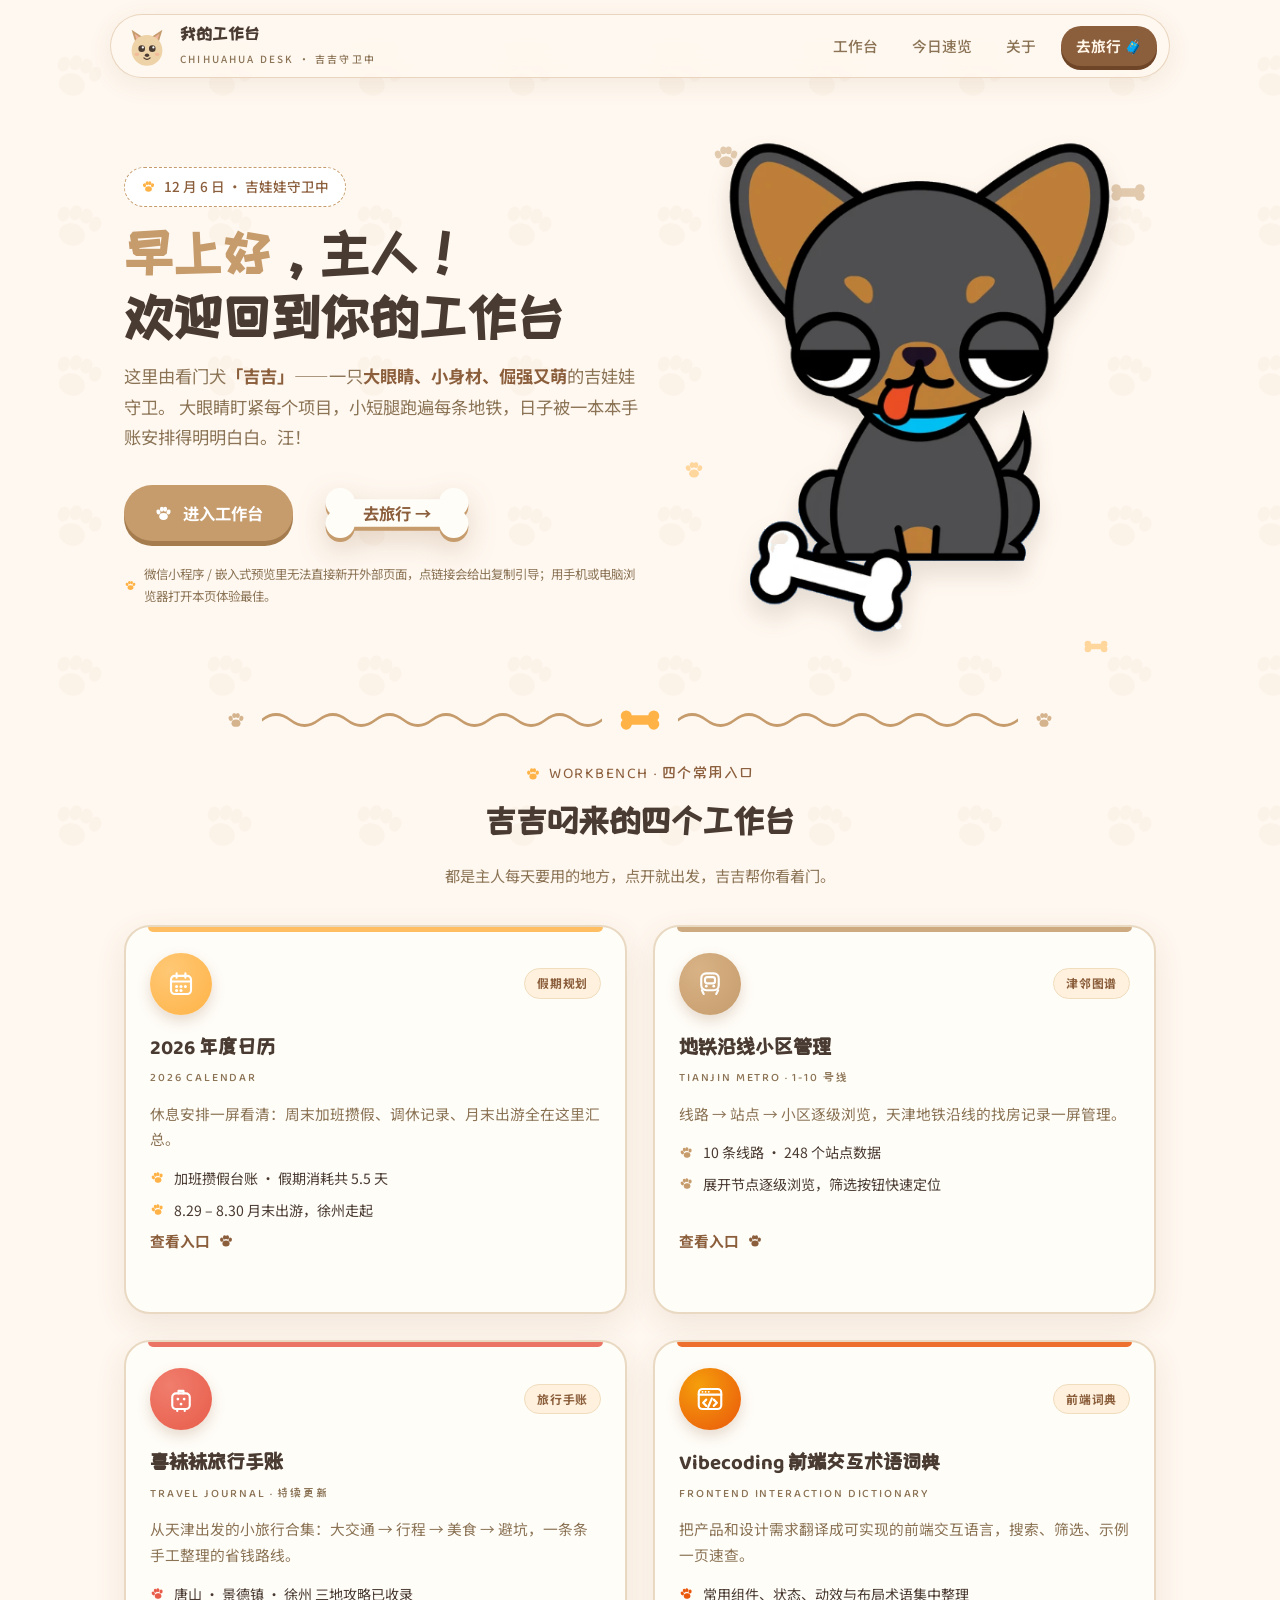
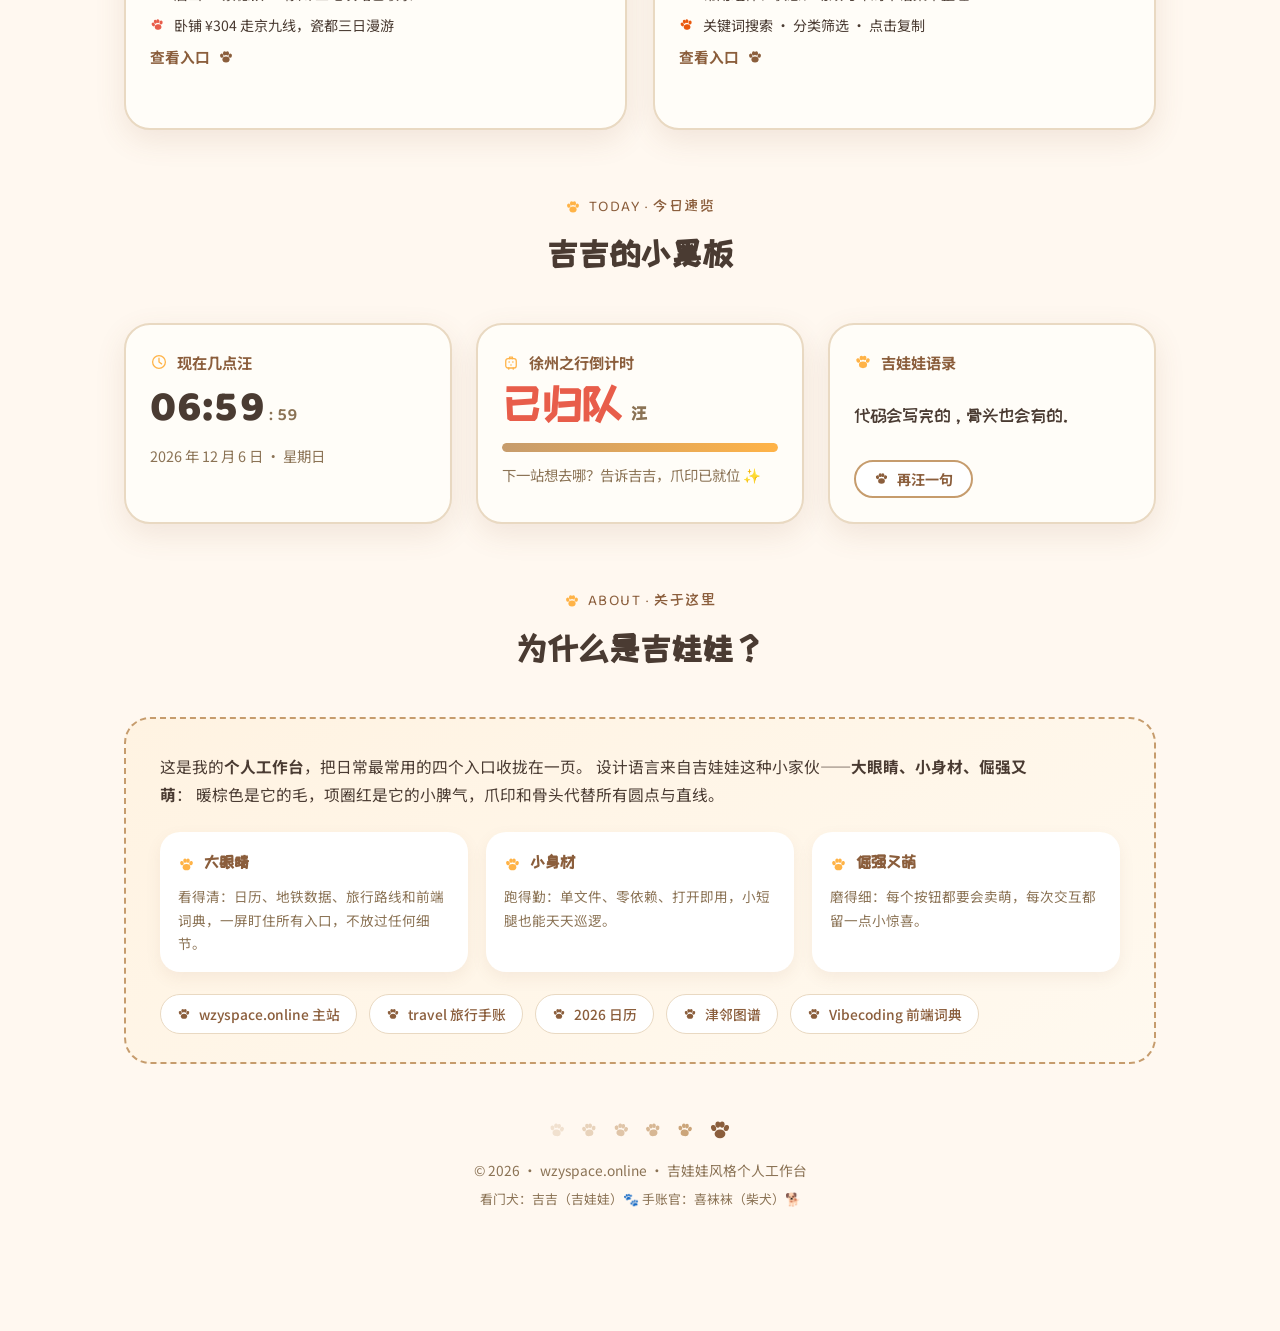
==== commit 88371787: "Add Vibecoding dictionary to workbench" ====
--- a/index.html
+++ b/index.html
@@ -239,7 +239,7 @@
 .sec-head p{color:var(--text-light);margin-top:8px;font-size:.95rem}
 
 /* ============ 工作台卡片 ============ */
-.cards{display:grid;grid-template-columns:repeat(3,1fr);gap:26px}
+.cards{display:grid;grid-template-columns:repeat(2,minmax(0,1fr));gap:26px}
 .card{
   position:relative;display:flex;flex-direction:column;
   background:var(--card-bg);border:2px solid var(--line);border-radius:var(--radius);
@@ -463,6 +463,7 @@
 .reveal.on{opacity:1;transform:none}
 .cards .card:nth-child(2){transition-delay:.12s}
 .cards .card:nth-child(3){transition-delay:.24s}
+.cards .card:nth-child(4){transition-delay:.36s}
 .today-grid .t-card:nth-child(2){transition-delay:.12s}
 .today-grid .t-card:nth-child(3){transition-delay:.24s}
 
@@ -545,6 +546,17 @@
       </g>
       <g fill="currentColor">
         <circle cx="19" cy="24" r="2.2"/><circle cx="29" cy="24" r="2.2"/><circle cx="24" cy="32" r="2.2"/>
+      </g>
+    </symbol>
+    <!-- 前端词典 -->
+    <symbol id="sym-code" viewBox="0 0 48 48">
+      <g fill="none" stroke="currentColor" stroke-width="3.4" stroke-linecap="round" stroke-linejoin="round">
+        <rect x="6" y="8" width="36" height="32" rx="6"/>
+        <path d="M6 17h36M18 25l-5 5 5 5M30 25l5 5-5 5"/>
+        <path d="M27 23l-6 14"/>
+      </g>
+      <g fill="currentColor">
+        <circle cx="12" cy="12.5" r="1.5"/><circle cx="17" cy="12.5" r="1.5"/><circle cx="22" cy="12.5" r="1.5"/>
       </g>
     </symbol>
     <!-- 时钟 -->
@@ -794,8 +806,8 @@
   <!-- ============ 工作台入口 ============ -->
   <section id="workbench">
     <div class="sec-head reveal">
-      <span class="sec-kicker"><svg viewBox="0 0 24 24"><use href="#sym-paw"/></svg>WORKBENCH · 三个常用入口</span>
-      <h2>吉吉叼来的三个工作台</h2>
+      <span class="sec-kicker"><svg viewBox="0 0 24 24"><use href="#sym-paw"/></svg>WORKBENCH · 四个常用入口</span>
+      <h2>吉吉叼来的四个工作台</h2>
       <p>都是主人每天要用的地方，点开就出发，吉吉帮你看着门。</p>
     </div>
 
@@ -843,6 +855,22 @@
         <ul class="card-points">
           <li><svg viewBox="0 0 24 24"><use href="#sym-paw"/></svg>唐山 · 景德镇 · 徐州 三地攻略已收录</li>
           <li><svg viewBox="0 0 24 24"><use href="#sym-paw"/></svg>卧铺 ¥304 走京九线，瓷都三日漫游</li>
+        </ul>
+        <span class="card-go">查看入口 <svg viewBox="0 0 24 24"><use href="#sym-paw"/></svg></span>
+        <svg class="card-peek" viewBox="0 0 120 100"><use href="#sym-peek"/></svg>
+      </a>
+
+      <!-- Vibecoding 前端交互术语词典 -->
+      <a class="card reveal" style="--c:#EA580C;--c-l:#F59E0B" href="https://www.wzyspace.online/vibecoding-frontend-dictionary/" target="_blank" rel="noopener">
+        <div class="card-top">
+          <div class="card-icon"><svg viewBox="0 0 48 48"><use href="#sym-code"/></svg></div>
+          <span class="card-tag">前端词典</span>
+        </div>
+        <h3>Vibecoding 前端交互术语词典<small>FRONTEND INTERACTION DICTIONARY</small></h3>
+        <p class="card-desc">把产品和设计需求翻译成可实现的前端交互语言，搜索、筛选、示例一页速查。</p>
+        <ul class="card-points">
+          <li><svg viewBox="0 0 24 24"><use href="#sym-paw"/></svg>常用组件、状态、动效与布局术语集中整理</li>
+          <li><svg viewBox="0 0 24 24"><use href="#sym-paw"/></svg>关键词搜索 · 分类筛选 · 点击复制</li>
         </ul>
         <span class="card-go">查看入口 <svg viewBox="0 0 24 24"><use href="#sym-paw"/></svg></span>
         <svg class="card-peek" viewBox="0 0 120 100"><use href="#sym-peek"/></svg>
@@ -887,14 +915,14 @@
     </div>
     <div class="about-box reveal">
       <p>
-        这是我的<b>个人工作台</b>，把日常最常用的三个入口收拢在一页。
+        这是我的<b>个人工作台</b>，把日常最常用的四个入口收拢在一页。
         设计语言来自吉娃娃这种小家伙——<b>大眼睛、小身材、倔强又萌</b>：
         暖棕色是它的毛，项圈红是它的小脾气，爪印和骨头代替所有圆点与直线。
       </p>
       <div class="about-traits">
         <div class="trait">
           <b><svg viewBox="0 0 24 24"><use href="#sym-paw"/></svg>大眼睛</b>
-          <p>看得清：日历、地铁数据、旅行路线，一屏盯住所有入口，不放过任何细节。</p>
+          <p>看得清：日历、地铁数据、旅行路线和前端词典，一屏盯住所有入口，不放过任何细节。</p>
         </div>
         <div class="trait">
           <b><svg viewBox="0 0 24 24"><use href="#sym-paw"/></svg>小身材</b>
@@ -910,6 +938,7 @@
         <a href="https://travel.wzyspace.online/" target="_blank" rel="noopener"><svg viewBox="0 0 24 24"><use href="#sym-paw"/></svg>travel 旅行手账</a>
         <a href="https://www.wzyspace.online/2026-calendar/" target="_blank" rel="noopener"><svg viewBox="0 0 24 24"><use href="#sym-paw"/></svg>2026 日历</a>
         <a href="https://www.wzyspace.online/tianjin-metro-community-manager/" target="_blank" rel="noopener"><svg viewBox="0 0 24 24"><use href="#sym-paw"/></svg>津邻图谱</a>
+        <a href="https://www.wzyspace.online/vibecoding-frontend-dictionary/" target="_blank" rel="noopener"><svg viewBox="0 0 24 24"><use href="#sym-paw"/></svg>Vibecoding 前端词典</a>
       </div>
     </div>
   </section>
